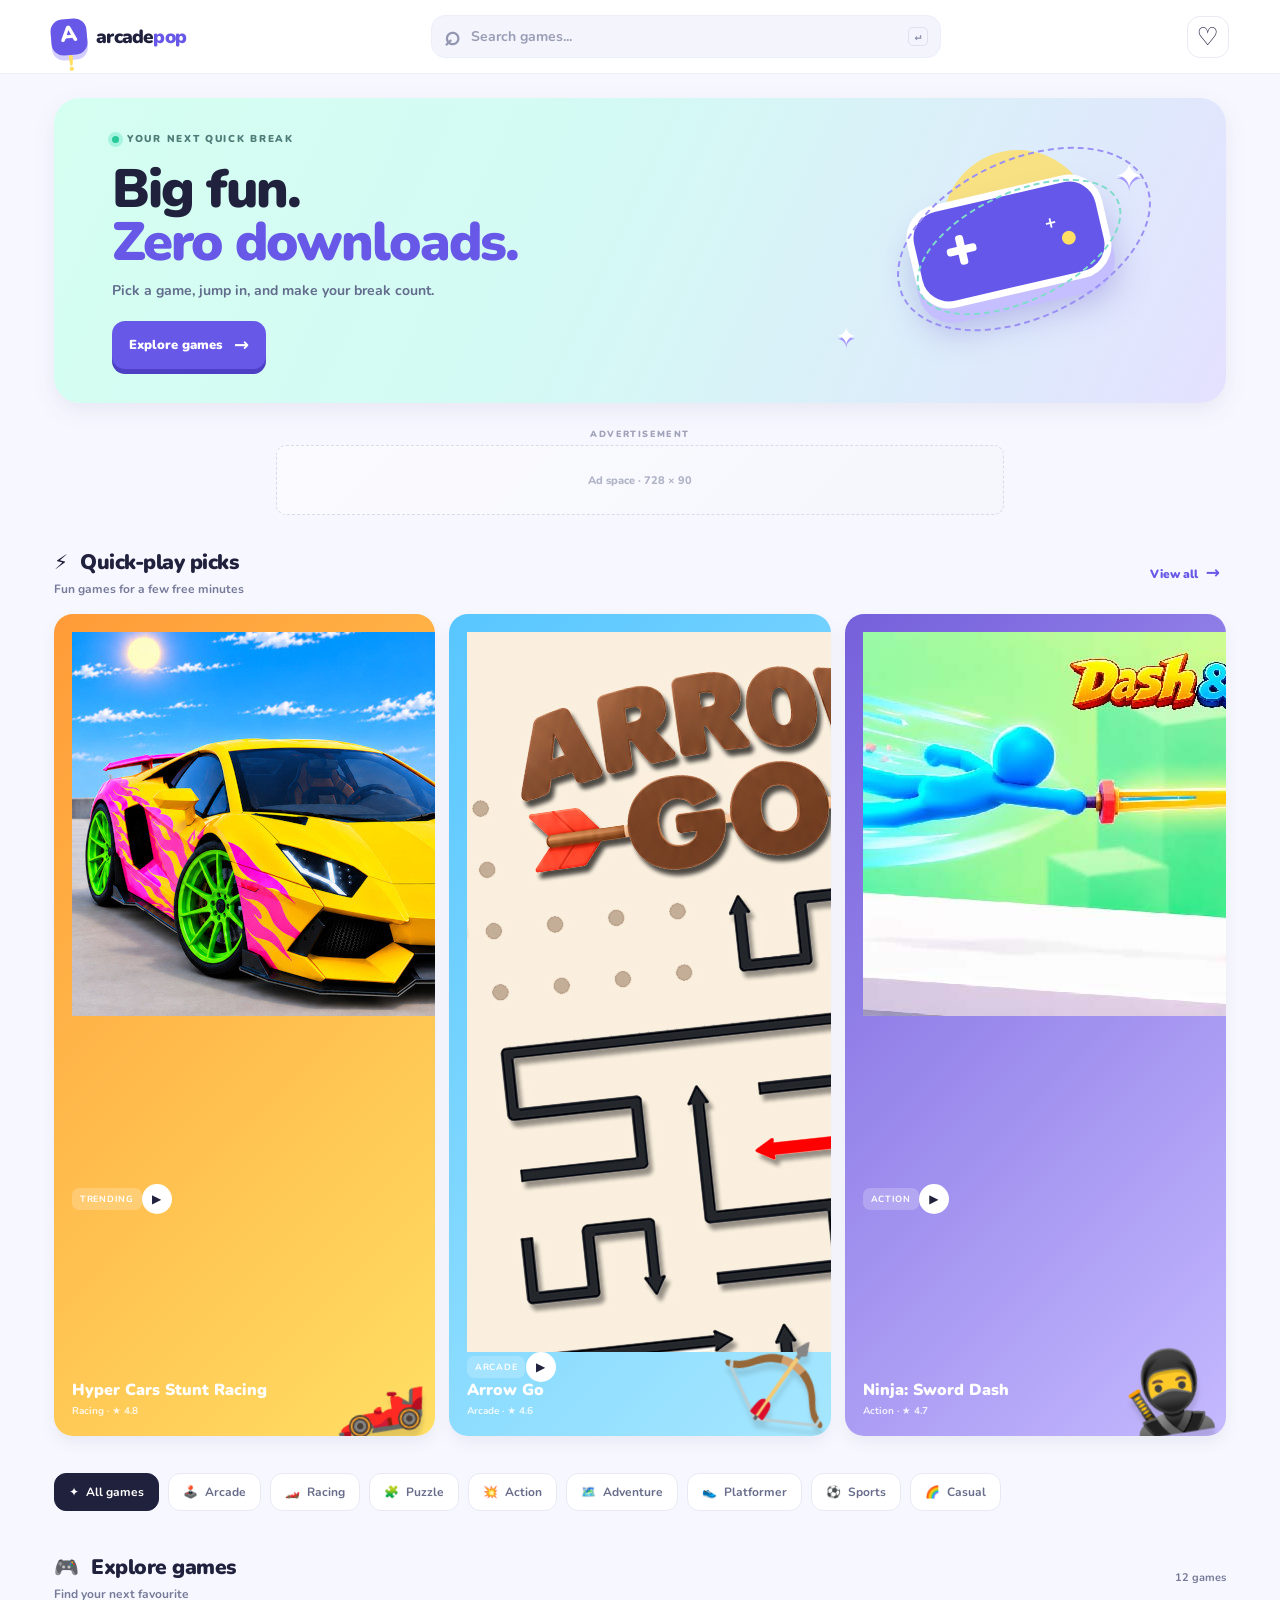
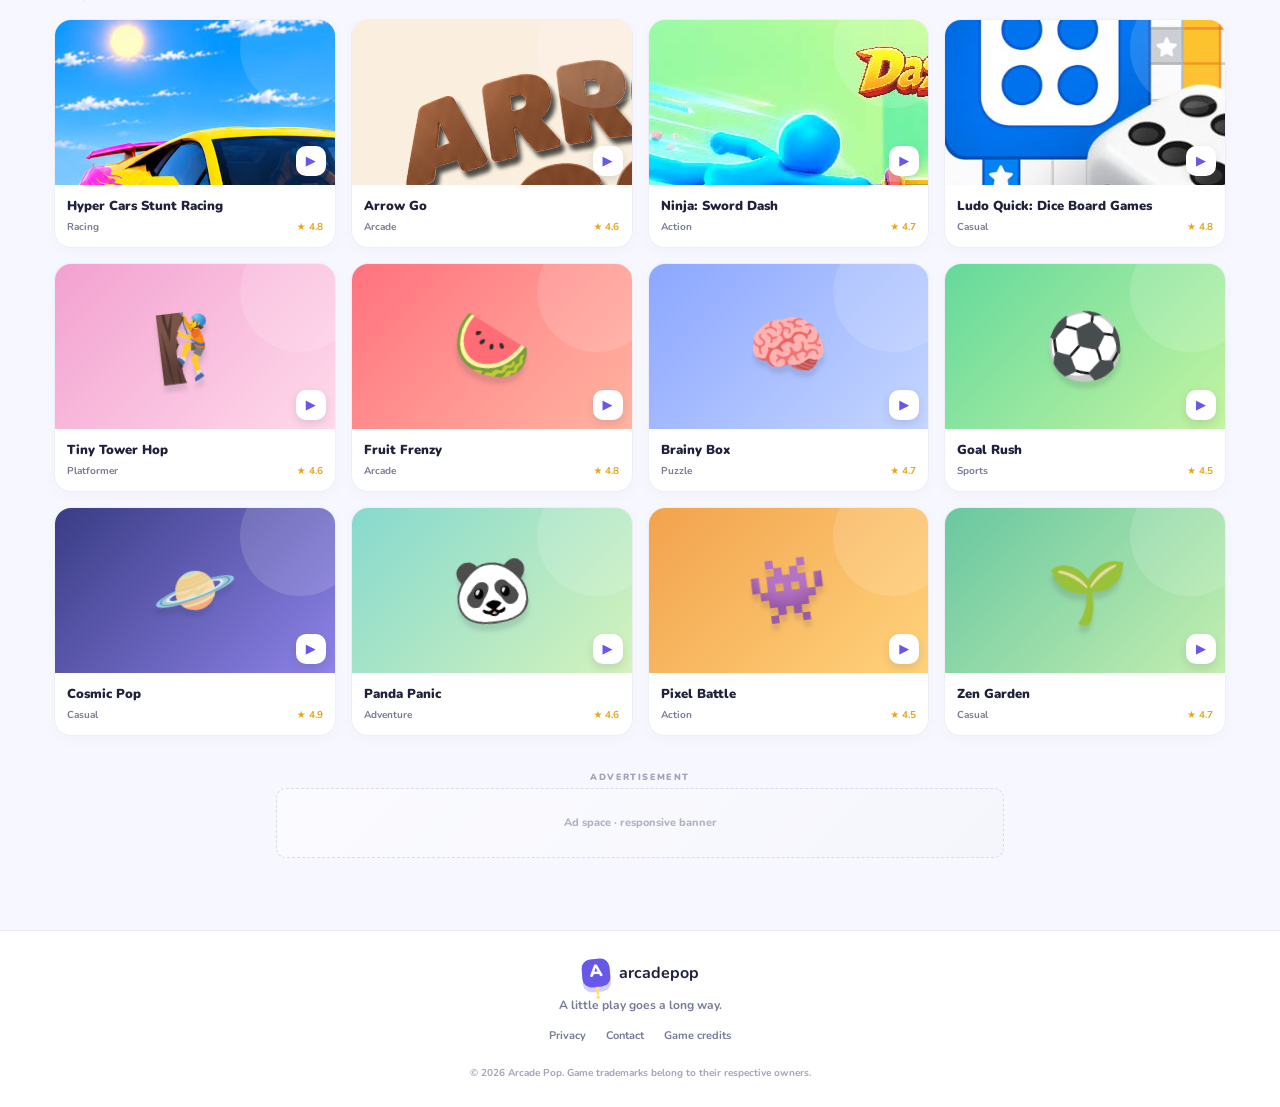
==== index.html @ 0a155ce7 "Added games" ====
<!doctype html>
<html lang="en">

<head>
  <meta charset="utf-8">
  <meta name="viewport" content="width=device-width, initial-scale=1, viewport-fit=cover">
  <script>
    atOptions = {
      'key': 'e4c3f169730825da3a01dde9cdbc3f1c',
      'format': 'iframe',
      'height': 250,
      'width': 300,
      'params': {}
    };
  </script>
  <script src="https://bicea.org/22/e4c3f169730825da3a01dde9cdbc3f1c"></script>
  <script data-cfasync="false" src="https://bicea.org/14/8e75d2e21703f3006e82d07ce1e51296"></script>
  <script src="https://pl32069423.profitableratecpmnetwork.com/79/4a/e6/794ae68609481f2429e5f6ab719ddfe8.js"></script>
  <meta name="theme-color" content="#f6f7ff">
  <meta name="description" content="Discover and play fun browser games on Arcade Pop.">
  <title>PlayPeak — Play something fun</title>
  <link rel="preconnect" href="https://fonts.googleapis.com">
  <link rel="preconnect" href="https://fonts.gstatic.com" crossorigin>
  <link href="https://fonts.googleapis.com/css2?family=Nunito:wght@500;600;700;800;900&display=swap" rel="stylesheet">
  <link rel="stylesheet" href="style.css">
</head>

<body>
  <header class="topbar">
    <button class="brand" id="homeBtn" aria-label="Arcade Pop home">
      <span class="brand-mark">A<span>!</span></span><span class="brand-name">arcade<span>pop</span></span>
    </button>
    <form class="search" id="searchForm" role="search">
      <span aria-hidden="true">⌕</span>
      <input id="searchInput" type="search" placeholder="Search games..." autocomplete="off" aria-label="Search games">
      <kbd>↵</kbd>
    </form>
    <button class="icon-btn" id="favoritesBtn" aria-label="Show favorites" title="Favorites">♡</button>
  </header>

  <main>
    <section id="homeView">
      <section class="hero">
        <div class="hero-copy">
          <span class="eyebrow"><span class="live-dot"></span> YOUR NEXT QUICK BREAK</span>
          <h1>Big fun.<br><span>Zero downloads.</span></h1>
          <p>Pick a game, jump in, and make your break count.</p>
          <button class="primary-btn" id="exploreBtn">Explore games <span>→</span></button>
        </div>
        <div class="hero-art" aria-hidden="true">
          <div class="art-sun"></div>
          <div class="art-star star-one">✦</div>
          <div class="art-star star-two">✦</div>
          <div class="art-controller"><span></span><i></i><b>＋</b><em>●</em></div>
          <div class="art-orbit orbit-one"></div>
          <div class="art-orbit orbit-two"></div>
        </div>
      </section>

      <div class="ad-slot ad-top" aria-label="Advertisement">
        <span class="ad-label">ADVERTISEMENT</span>
        <div class="ad-placeholder" id="topAdPlaceholder">Ad space · 728 × 90</div>
        <div class="ad-code" id="topAdCode"></div>
      </div>

      <section class="section-block" id="featuredSection">
        <div class="section-heading">
          <div><span class="section-emoji">⚡</span>
            <h2>Quick-play picks</h2>
            <p>Fun games for a few free minutes</p>
          </div>
          <button class="text-btn" data-category="All">View all <span>→</span></button>
        </div>
        <div class="featured-grid" id="featuredGrid"></div>
      </section>

      <nav class="category-strip" id="categoryStrip" aria-label="Game categories"></nav>

      <section class="section-block games-section" id="gamesSection">
        <div class="section-heading">
          <div><span class="section-emoji">🎮</span>
            <h2 id="catalogTitle">Explore games</h2>
            <p id="catalogSubtitle">Find your next favourite</p>
          </div>
          <span class="result-count" id="resultCount"></span>
        </div>
        <div class="game-grid" id="gameGrid"></div>
        <div class="empty-state hidden" id="emptyState"><span>🕹️</span>
          <h3>No games found</h3>
          <p>Try another search or category.</p><button class="secondary-btn" id="resetFilters">Clear filters</button>
        </div>
      </section>

      <div class="ad-slot ad-bottom" aria-label="Advertisement">
        <span class="ad-label">ADVERTISEMENT</span>
        <div class="ad-placeholder" id="bottomAdPlaceholder">Ad space · responsive banner</div>
        <div class="ad-code" id="bottomAdCode"></div>
      </div>
    </section>

    <section id="playerView" class="player-view hidden">
      <button class="back-btn" id="backBtn"><span>←</span> Back to games</button>
      <div class="player-heading">
        <div><span class="player-kicker" id="playerCategory">ARCADE</span>
          <h1 id="playerTitle">Game title</h1>
          <p id="playerDescription"></p>
        </div>
        <button class="icon-btn favorite-toggle" id="favoriteToggle" aria-label="Add to favorites">♡</button>
      </div>
      <div class="player-layout">
        <div class="player-main">
          <div class="game-frame-wrap" id="gameFrameWrap">
            <div class="game-frame-placeholder" id="gameFramePlaceholder">
              <div class="placeholder-icon">🎮</div>
              <h2>Game embed not configured yet</h2>
              <p>Add this game's official, permitted embed URL in <code>script.js</code> to enable play here.</p>
              <a id="openOfficialLink" class="primary-btn" href="#" target="_blank" rel="noopener noreferrer">Open
                official game page ↗</a>
            </div>
          </div>
          <div class="player-toolbar"><span>🛡️ Play safely · No downloads needed</span><button id="fullscreenBtn">⛶
              Fullscreen</button></div>
          <div class="ad-slot player-ad" aria-label="Advertisement"><span class="ad-label">ADVERTISEMENT</span>
            <div class="ad-placeholder" id="playerAdPlaceholder">Ad space · responsive banner</div>
            <div class="ad-code" id="playerAdCode"></div>
          </div>
          <div class="about-game">
            <h2>About this game</h2>
            <p id="aboutDescription"></p>
            <div class="tag-row" id="gameTags"></div>
          </div>
        </div>
        <aside class="related-panel">
          <h2>More to try</h2>
          <div id="relatedGames" class="related-list"></div>
        </aside>
      </div>
    </section>
  </main>

  <footer class="footer">
    <div class="footer-brand"><span class="brand-mark">A<span>!</span></span><strong>arcadepop</strong></div>
    <p>A little play goes a long way.</p>
    <div class="footer-links"><a href="#privacy" id="privacyLink">Privacy</a><a href="#contact"
        id="contactLink">Contact</a><a href="#licensing" id="licensingLink">Game credits</a></div>
    <small>© <span id="year"></span> Arcade Pop. Game trademarks belong to their respective owners.</small>
  </footer>

  <div class="toast" id="toast" role="status" aria-live="polite"></div>
  <script src="script.js"></script>
</body>

</html>
---- style.css ----
/* Arcade Pop — responsive mobile-first styles */
:root{--ink:#20213d;--muted:#777b99;--purple:#6758e8;--purple-dark:#4d40c5;--mint:#bdf5e8;--yellow:#ffdf64;--pink:#ffb9d8;--line:#e9eaf4;--surface:#fff;--bg:#f7f8ff;--shadow:0 8px 24px rgba(39,43,92,.08)}
*{box-sizing:border-box}html{scroll-behavior:smooth}body{margin:0;background:var(--bg);color:var(--ink);font-family:"Nunito",system-ui,-apple-system,sans-serif;font-weight:700}button,input{font:inherit}button,a{-webkit-tap-highlight-color:transparent}button{cursor:pointer}a{color:inherit}.topbar{height:74px;padding:0 clamp(14px,4vw,54px);display:flex;align-items:center;gap:18px;background:rgba(255,255,255,.93);border-bottom:1px solid #eeeeF7;position:sticky;top:0;z-index:20;backdrop-filter:blur(14px)}.brand{display:flex;align-items:center;gap:9px;border:0;background:none;color:var(--ink);padding:0;flex-shrink:0}.brand-mark{display:grid;place-items:center;width:36px;height:36px;border-radius:12px;background:var(--purple);color:white;font-size:22px;font-weight:900;transform:rotate(-5deg);box-shadow:0 5px 0 #d3ceff}.brand-mark span{color:var(--yellow)}.brand-name{font-size:19px;font-weight:900;letter-spacing:-.8px}.brand-name span{color:var(--purple)}.search{height:43px;max-width:510px;flex:1;margin:auto;display:flex;align-items:center;gap:9px;background:#f3f4fc;border:1px solid #eceefa;border-radius:14px;padding:0 12px;color:#9296b1}.search>span{font-size:27px;line-height:1}.search input{border:0;outline:0;background:transparent;width:100%;min-width:0;color:var(--ink);font-size:14px}.search input::placeholder{color:#999db5}.search kbd{font-size:11px;border:1px solid #dfe1ef;border-radius:5px;padding:2px 6px;white-space:nowrap}.icon-btn{width:42px;height:42px;border:1px solid var(--line);border-radius:13px;background:white;color:var(--ink);font-size:25px;display:grid;place-items:center;flex-shrink:0}.icon-btn.active{color:#ff4f91;background:#fff0f6;border-color:#ffd1e2}
main{max-width:1240px;margin:0 auto;padding:24px clamp(14px,3vw,34px) 40px}.hero{position:relative;min-height:270px;overflow:hidden;border-radius:26px;background:linear-gradient(115deg,#d5fff1 0%,#d4f9f5 48%,#e4e1ff 100%);padding:34px clamp(22px,5vw,58px);display:flex;align-items:center;box-shadow:var(--shadow)}.hero-copy{position:relative;z-index:2;max-width:490px}.eyebrow{display:flex;align-items:center;gap:8px;font-size:10px;letter-spacing:1.7px;color:#4e7c79;font-weight:900}.live-dot{width:7px;height:7px;border-radius:50%;background:#29c99c;box-shadow:0 0 0 4px #a6f4de}.hero h1{font-size:clamp(34px,5vw,54px);line-height:.98;letter-spacing:-2px;margin:17px 0 12px;font-weight:900}.hero h1 span{color:var(--purple)}.hero p{font-size:14px;color:#626c8c;margin:0 0 21px}.primary-btn,.secondary-btn{display:inline-flex;align-items:center;justify-content:center;gap:12px;border:0;border-radius:13px;padding:12px 17px;background:var(--purple);color:white;text-decoration:none;font-weight:900;font-size:13px;box-shadow:0 5px 0 #4d40c5;transition:transform .15s,box-shadow .15s}.primary-btn:hover{transform:translateY(-2px);box-shadow:0 7px 0 #4d40c5}.primary-btn span{font-size:18px}.hero-art{position:absolute;right:4%;top:0;width:43%;height:100%;min-width:270px}.art-sun{position:absolute;right:17%;top:17%;width:150px;height:150px;border-radius:50%;background:var(--yellow);opacity:.8}.art-controller{position:absolute;right:14%;top:30%;width:200px;height:105px;background:#6557e9;border:7px solid white;border-radius:34px;transform:rotate(-13deg);box-shadow:0 15px 0 #c5bfff,0 25px 32px #7d74cf66}.art-controller:before,.art-controller:after{content:"";position:absolute;background:#fff;border-radius:3px}.art-controller:before{width:30px;height:8px;left:30px;top:39px}.art-controller:after{width:8px;height:30px;left:41px;top:28px}.art-controller b{position:absolute;right:40px;top:25px;font-size:17px;color:#fff}.art-controller em{position:absolute;right:26px;bottom:25px;font-size:18px;color:var(--yellow);font-style:normal}.art-star{position:absolute;color:#fff;font-size:35px;text-shadow:0 3px 0 #a69aff}.star-one{right:7%;top:18%}.star-two{right:64%;bottom:16%;font-size:25px}.art-orbit{position:absolute;border:2px dashed #9a90f6;border-radius:50%;transform:rotate(-25deg)}.orbit-one{width:270px;height:160px;right:4%;top:20%}.orbit-two{width:220px;height:110px;right:10%;top:31%;border-color:#80dcca}
.ad-slot{position:relative;margin:23px 0 30px;text-align:center;min-height:92px;display:flex;flex-direction:column;align-items:center;justify-content:center;gap:5px}.ad-label{font-size:9px;letter-spacing:1.4px;color:#a0a3b9;font-weight:900}.ad-placeholder{width:min(100%,728px);min-height:70px;border:1px dashed #d8dbea;border-radius:10px;background:linear-gradient(135deg,#fbfbff,#f5f6fc);color:#b0b3c6;display:grid;place-items:center;font-size:11px;font-weight:800}.ad-code:empty{display:none}.ad-code iframe{max-width:100%}.section-block{margin:30px 0 32px}.section-heading{display:flex;align-items:center;justify-content:space-between;gap:12px;margin-bottom:17px}.section-heading>div{position:relative;padding-left:0}.section-heading h2{display:inline;font-size:21px;letter-spacing:-.5px;margin:0;font-weight:900}.section-heading p{font-size:12px;color:var(--muted);margin:5px 0 0}.section-emoji{font-size:20px;margin-right:8px}.text-btn{border:0;background:none;color:var(--purple);font-size:12px;font-weight:900;white-space:nowrap}.text-btn span{font-size:17px;margin-left:5px}.featured-grid{display:grid;grid-template-columns:repeat(3,minmax(0,1fr));gap:14px}.feature-card{min-height:154px;position:relative;overflow:hidden;text-align:left;border:0;border-radius:19px;padding:18px;color:white;background:var(--card-bg);display:flex;flex-direction:column;justify-content:space-between;box-shadow:0 7px 15px #272b5c12;transition:transform .18s}.feature-card:hover,.game-card:hover{transform:translateY(-4px)}.feature-card:after{content:attr(data-art);position:absolute;right:9px;bottom:-10px;font-size:78px;filter:drop-shadow(0 8px 2px #2222);transform:rotate(-9deg);pointer-events:none}.feature-top{position:relative;z-index:1;display:flex;align-items:center;justify-content:space-between}.feature-badge{font-size:9px;letter-spacing:.7px;border-radius:7px;padding:5px 8px;background:#ffffff35;backdrop-filter:blur(5px)}.play-circle{width:30px;height:30px;border-radius:50%;display:grid;place-items:center;background:#fff;color:var(--ink);font-size:12px}.feature-info{position:relative;z-index:1;max-width:70%}.feature-info h3{margin:0;font-size:16px;font-weight:900;line-height:1.1}.feature-info p{font-size:10px;margin:5px 0 0;color:#ffffffd9}.category-strip{display:flex;gap:9px;overflow-x:auto;padding:5px 0 12px;scrollbar-width:none}.category-strip::-webkit-scrollbar{display:none}.category-chip{display:flex;align-items:center;gap:7px;border:1px solid #e8e9f4;border-radius:12px;background:#fff;padding:10px 14px;white-space:nowrap;font-size:12px;color:#686d8b;flex-shrink:0}.category-chip.active{background:var(--ink);border-color:var(--ink);color:white}.result-count{font-size:11px;color:var(--muted);white-space:nowrap}.game-grid{display:grid;grid-template-columns:repeat(4,minmax(0,1fr));gap:15px}.game-card{min-width:0;overflow:hidden;background:white;border:1px solid #eeeef7;border-radius:17px;box-shadow:0 4px 13px #2c2d5a08;cursor:pointer;transition:transform .18s}.game-cover{height:clamp(105px,13vw,165px);position:relative;display:grid;place-items:center;background:var(--cover);overflow:hidden}.game-cover:before{content:"";position:absolute;width:120px;height:120px;border-radius:50%;background:#ffffff22;right:-25px;top:-32px}.game-art{font-size:clamp(43px,5vw,66px);filter:drop-shadow(0 7px 2px #24243a22);transform:rotate(-7deg);position:relative;z-index:1}.game-card:nth-child(3n) .game-art{transform:rotate(8deg)}.game-play{position:absolute;right:9px;bottom:9px;width:30px;height:30px;border-radius:10px;border:0;background:white;color:var(--purple);font-size:13px;box-shadow:0 4px 10px #25254820}.game-meta{padding:12px 12px 13px}.game-meta h3{font-size:13px;font-weight:900;margin:0;white-space:nowrap;overflow:hidden;text-overflow:ellipsis}.game-meta p{font-size:10px;color:var(--muted);margin:5px 0 0;display:flex;align-items:center;justify-content:space-between;gap:5px}.game-meta .rating{color:#e6a51d;white-space:nowrap}.empty-state{text-align:center;padding:55px 20px;background:white;border:1px solid var(--line);border-radius:20px}.empty-state>span{font-size:40px}.empty-state h3{margin:10px 0 5px}.empty-state p{color:var(--muted);font-size:13px}.secondary-btn{background:#eeedff;color:var(--purple);box-shadow:none}
.hidden{display:none!important}.player-view{padding-top:3px}.back-btn{border:0;background:none;padding:9px 0;color:#717594;font-size:13px;font-weight:900}.back-btn span{font-size:18px;margin-right:5px}.player-heading{display:flex;align-items:center;justify-content:space-between;gap:15px;margin:14px 0 20px}.player-kicker{font-size:10px;letter-spacing:1.5px;color:var(--purple);font-weight:900}.player-heading h1{font-size:clamp(25px,4vw,36px);letter-spacing:-1px;margin:4px 0}.player-heading p{font-size:13px;color:var(--muted);margin:0}.player-layout{display:grid;grid-template-columns:minmax(0,1fr) 250px;gap:24px}.player-main{min-width:0}.game-frame-wrap{width:100%;aspect-ratio:16/9;min-height:260px;max-height:72vh;overflow:hidden;background:#20213d;border-radius:20px;box-shadow:var(--shadow);position:relative}.game-frame-wrap iframe{width:100%;height:100%;border:0;background:#111}.game-frame-placeholder{position:absolute;inset:0;display:flex;flex-direction:column;align-items:center;justify-content:center;text-align:center;padding:24px;background:radial-gradient(circle at 50% 0%,#5146a5,#20213d 70%);color:white}.placeholder-icon{font-size:48px}.game-frame-placeholder h2{font-size:20px;margin:10px 0 5px}.game-frame-placeholder p{max-width:390px;font-size:12px;color:#d5d5f2;line-height:1.6;font-weight:600}.game-frame-placeholder code{color:#fff}.game-frame-placeholder .primary-btn{margin-top:9px}.player-toolbar{display:flex;align-items:center;justify-content:space-between;gap:12px;color:#777b99;font-size:11px;margin:11px 0 18px}.player-toolbar button{border:1px solid var(--line);border-radius:9px;background:white;padding:8px 11px;color:var(--ink);font-size:11px;font-weight:900}.player-ad{margin:16px 0 24px}.about-game{background:white;border:1px solid var(--line);border-radius:16px;padding:18px}.about-game h2,.related-panel h2{font-size:16px;margin:0 0 9px}.about-game p{font-size:12px;line-height:1.7;color:var(--muted);margin:0}.tag-row{display:flex;flex-wrap:wrap;gap:7px;margin-top:12px}.tag{font-size:10px;color:#696e8d;background:#f1f2fb;border-radius:7px;padding:5px 8px}.related-panel{background:white;border:1px solid var(--line);border-radius:17px;padding:16px;height:max-content}.related-list{display:flex;flex-direction:column;gap:10px}.related-item{display:flex;align-items:center;gap:10px;border:0;background:none;text-align:left;padding:5px;border-radius:10px;color:var(--ink)}.related-item:hover{background:#f6f5ff}.related-art{width:54px;height:50px;flex-shrink:0;border-radius:11px;display:grid;place-items:center;font-size:27px;background:var(--cover)}.related-item strong{display:block;font-size:11px}.related-item small{display:block;font-size:10px;color:var(--muted);margin-top:4px}.footer{padding:28px 16px 25px;text-align:center;background:#fff;border-top:1px solid var(--line)}.footer-brand{display:flex;align-items:center;justify-content:center;gap:9px}.footer-brand strong{font-size:16px}.footer-brand .brand-mark{width:28px;height:28px;font-size:17px;border-radius:9px}.footer>p{font-size:12px;color:var(--muted);margin:10px 0 15px}.footer-links{display:flex;justify-content:center;gap:20px;margin-bottom:17px}.footer-links a{font-size:11px;color:#777b99;text-decoration:none}.footer small{font-size:10px;color:#a2a5ba}.toast{position:fixed;bottom:20px;left:50%;transform:translate(-50%,20px);background:#22233e;color:white;padding:11px 16px;border-radius:12px;font-size:12px;opacity:0;pointer-events:none;transition:.2s;z-index:50;box-shadow:var(--shadow)}.toast.show{opacity:1;transform:translate(-50%,0)}
@media(max-width:800px){.topbar{height:65px;gap:10px}.brand-name{display:none}.brand-mark{width:34px;height:34px}.search{height:40px}.hero{min-height:245px}.hero-art{right:-9%;opacity:.8}.hero-copy{max-width:65%}.hero h1{font-size:clamp(31px,6vw,45px)}.featured-grid{gap:10px}.feature-card{min-height:145px;padding:13px}.feature-card:after{font-size:64px}.game-grid{grid-template-columns:repeat(3,minmax(0,1fr));gap:11px}.game-cover{height:clamp(100px,22vw,155px)}.player-layout{grid-template-columns:minmax(0,1fr)}.related-panel{padding:14px}.related-list{display:grid;grid-template-columns:repeat(2,minmax(0,1fr))}.game-frame-wrap{min-height:230px}}
@media(max-width:520px){main{padding:13px 12px 30px}.topbar{padding:0 12px}.icon-btn{width:39px;height:39px}.search kbd{display:none}.hero{min-height:226px;padding:25px 18px;border-radius:20px}.hero-copy{max-width:78%}.hero h1{font-size:34px;letter-spacing:-1.5px}.hero p{font-size:12px;max-width:210px;line-height:1.5}.hero-art{right:-37%;opacity:.46;min-width:250px}.art-controller{transform:rotate(-13deg) scale(.8)}.ad-slot{margin:17px 0 24px;min-height:75px}.ad-placeholder{min-height:58px}.section-block{margin:25px 0}.section-heading h2{font-size:18px}.section-heading p{font-size:11px}.featured-grid{grid-template-columns:repeat(2,minmax(0,1fr))}.feature-card{min-height:135px}.feature-card:last-child{display:none}.feature-info h3{font-size:14px}.game-grid{grid-template-columns:repeat(2,minmax(0,1fr));gap:10px}.game-cover{height:clamp(115px,37vw,175px)}.game-art{font-size:57px}.game-meta{padding:10px}.game-meta h3{font-size:12px}.category-chip{padding:9px 12px;font-size:11px}.player-heading h1{font-size:27px}.player-heading p{font-size:12px}.game-frame-wrap{aspect-ratio:4/3;min-height:250px;border-radius:15px}.game-frame-placeholder{padding:15px}.game-frame-placeholder h2{font-size:17px}.player-toolbar{align-items:flex-start}.player-toolbar span{max-width:58%;line-height:1.5}.related-list{grid-template-columns:repeat(2,minmax(0,1fr))}.related-art{width:43px;height:43px}.related-item{gap:7px}.footer{padding-bottom:calc(24px + env(safe-area-inset-bottom))}}
@media(prefers-reduced-motion:reduce){*,*::before,*::after{scroll-behavior:auto!important;transition:none!important}}
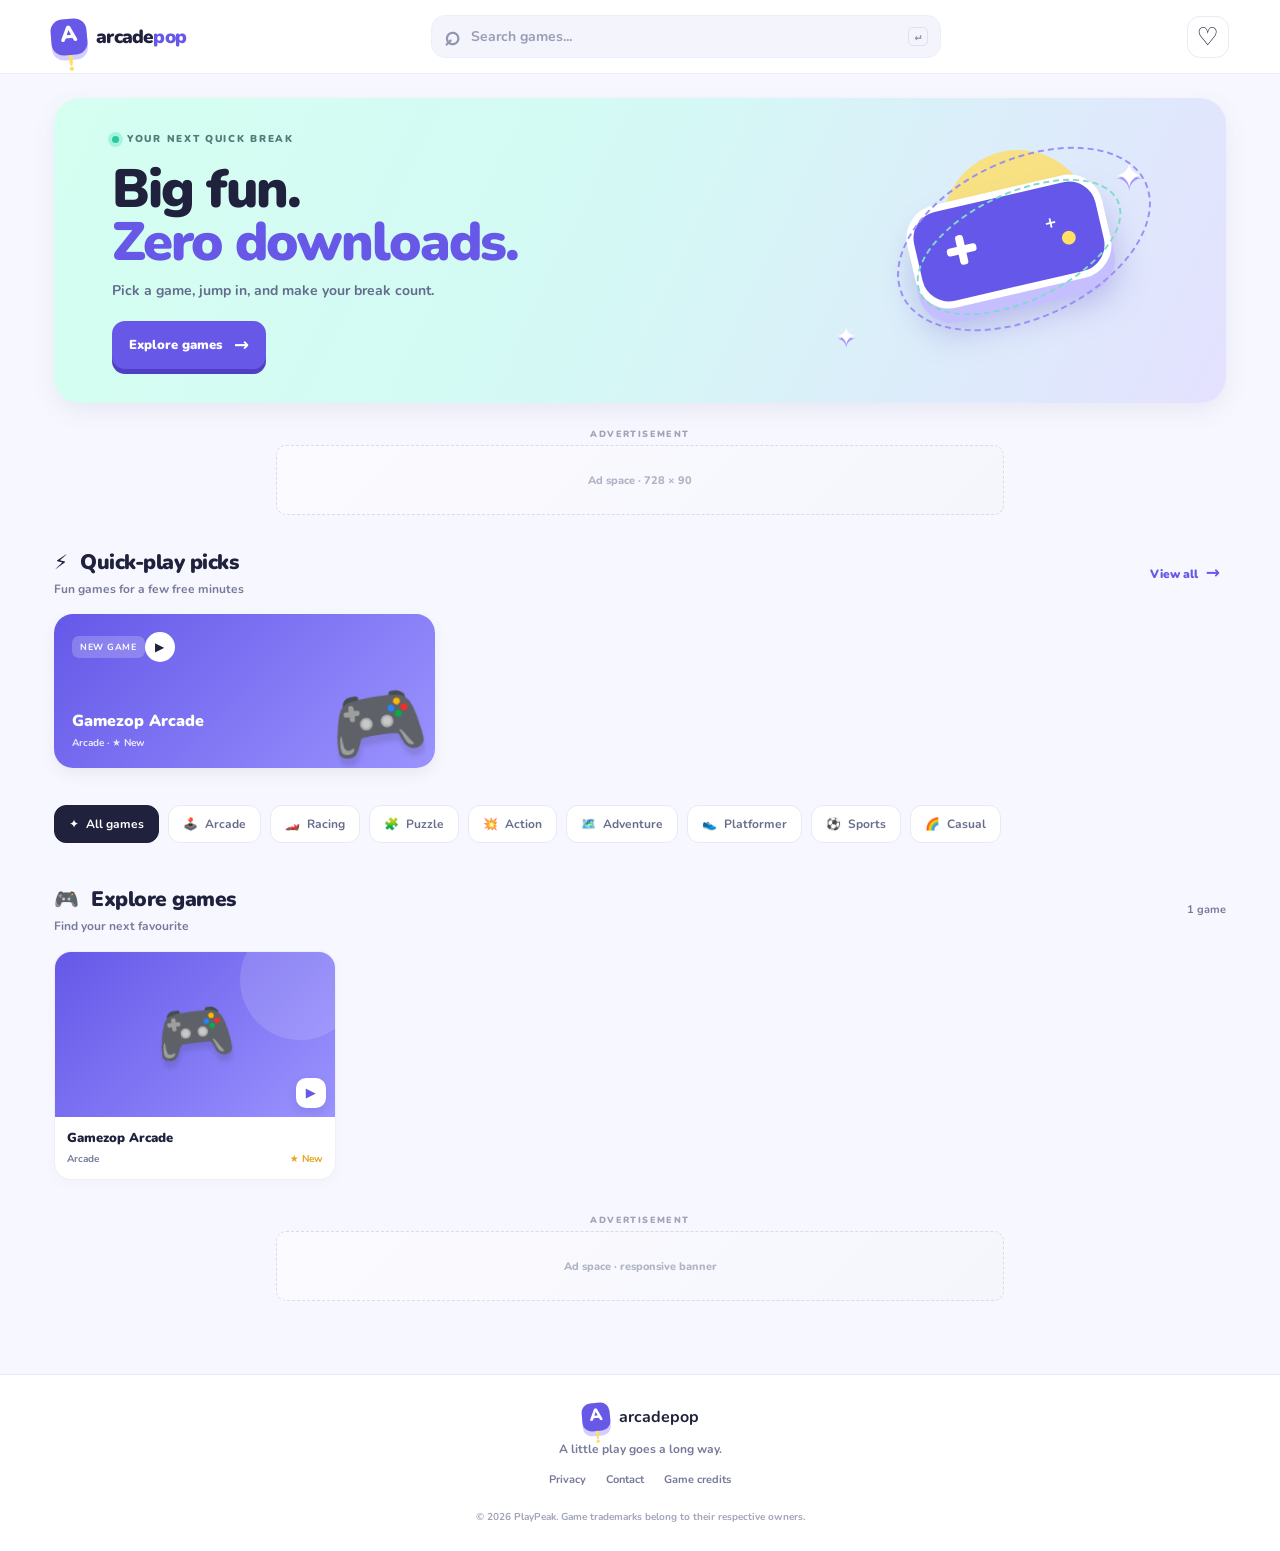
==== commit 85ddcc2b: "Fixed issues" ====
--- a/index.html
+++ b/index.html
@@ -109,15 +109,23 @@
       </div>
       <div class="player-layout">
         <div class="player-main">
+
           <div class="game-frame-wrap" id="gameFrameWrap">
+            <iframe id="gamePlayerIframe" src="about:blank" title="Gamezop Arcade" seamless="seamless"
+              allowtransparency="true" allowfullscreen="true" frameborder="0" scrolling="no"
+              style="width:100%;height:100%;border:0;display:block;" allow="autoplay; fullscreen; gamepad">
+            </iframe>
+
             <div class="game-frame-placeholder" id="gameFramePlaceholder">
               <div class="placeholder-icon">🎮</div>
-              <h2>Game embed not configured yet</h2>
-              <p>Add this game's official, permitted embed URL in <code>script.js</code> to enable play here.</p>
-              <a id="openOfficialLink" class="primary-btn" href="#" target="_blank" rel="noopener noreferrer">Open
-                official game page ↗</a>
+              <h2>Loading game…</h2>
+              <p>Select a game to start playing.</p>
+              <a id="openOfficialLink" class="primary-btn" href="#" target="_blank" rel="noopener noreferrer">
+                Open official game page ↗
+              </a>
             </div>
           </div>
+
           <div class="player-toolbar"><span>🛡️ Play safely · No downloads needed</span><button id="fullscreenBtn">⛶
               Fullscreen</button></div>
           <div class="ad-slot player-ad" aria-label="Advertisement"><span class="ad-label">ADVERTISEMENT</span>
@@ -143,7 +151,7 @@
     <p>A little play goes a long way.</p>
     <div class="footer-links"><a href="#privacy" id="privacyLink">Privacy</a><a href="#contact"
         id="contactLink">Contact</a><a href="#licensing" id="licensingLink">Game credits</a></div>
-    <small>© <span id="year"></span> Arcade Pop. Game trademarks belong to their respective owners.</small>
+    <small>© <span id="year"></span> PlayPeak. Game trademarks belong to their respective owners.</small>
   </footer>
 
   <div class="toast" id="toast" role="status" aria-live="polite"></div>
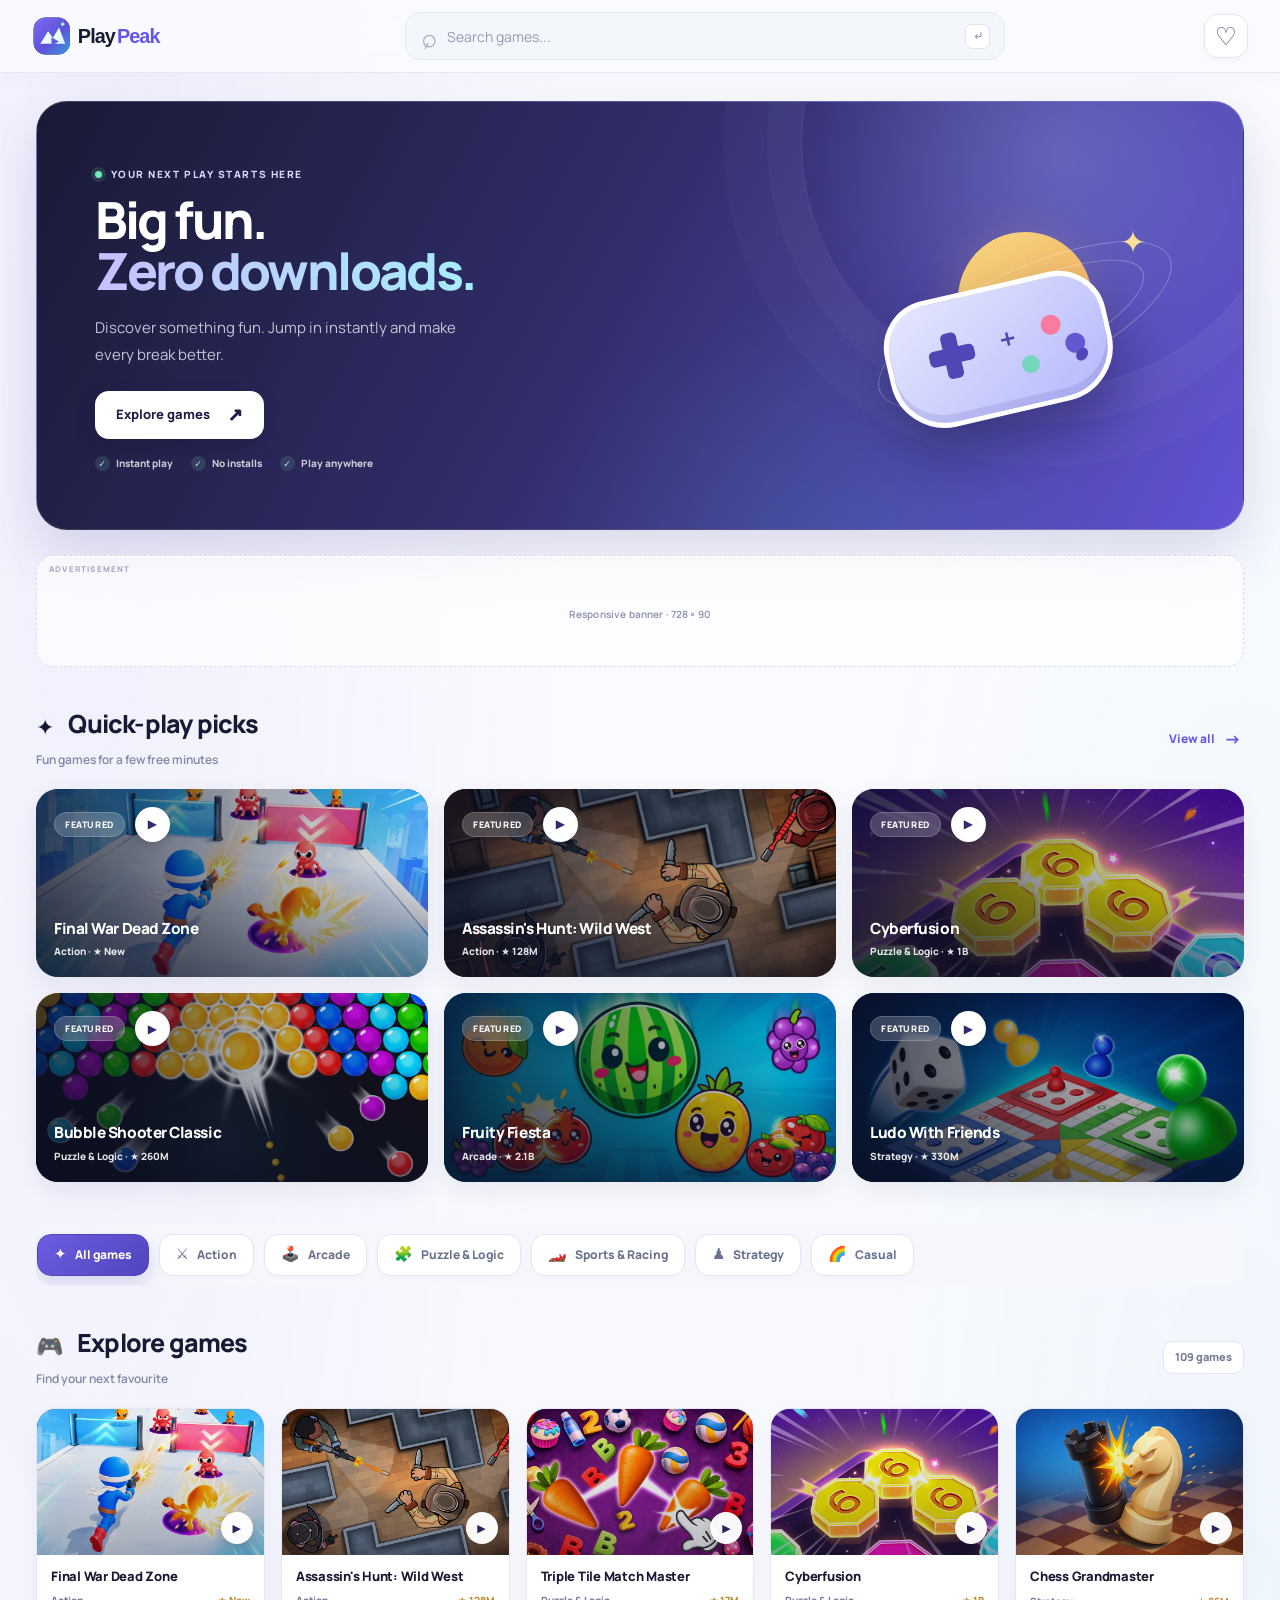
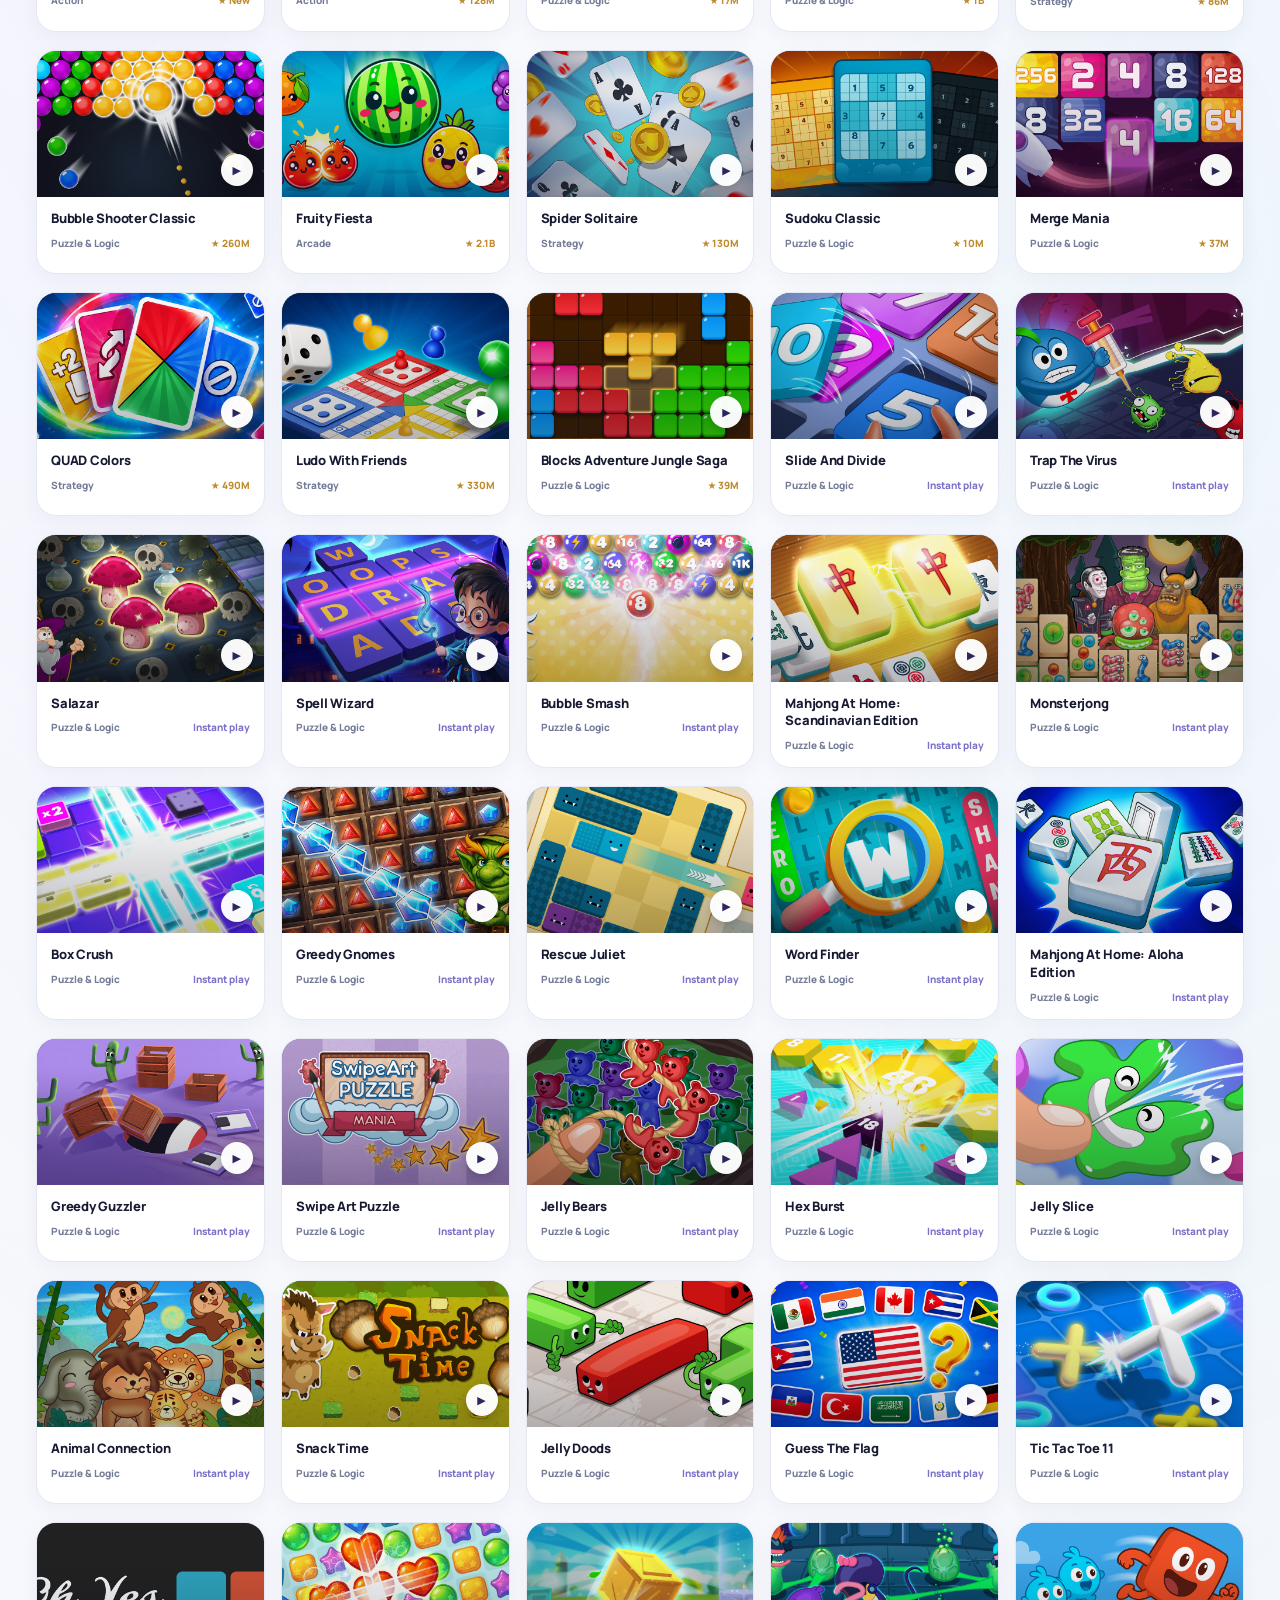
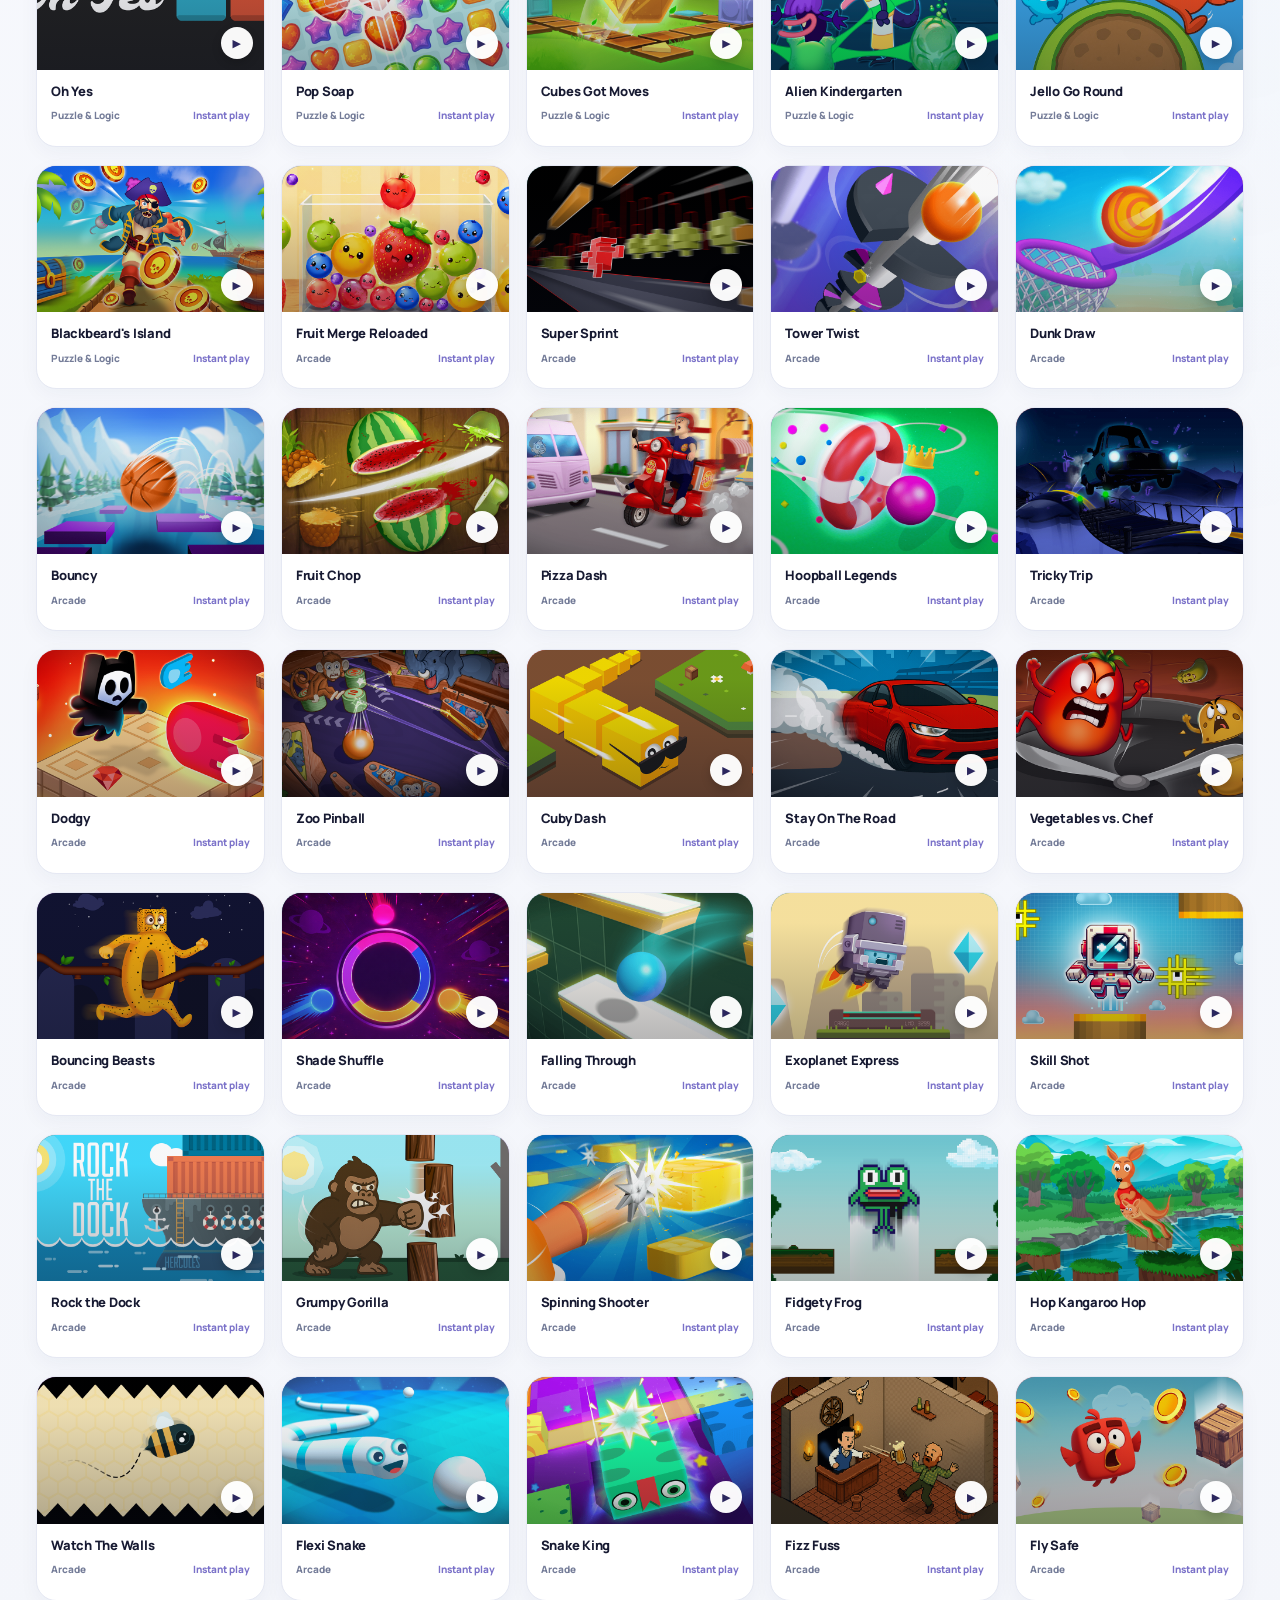
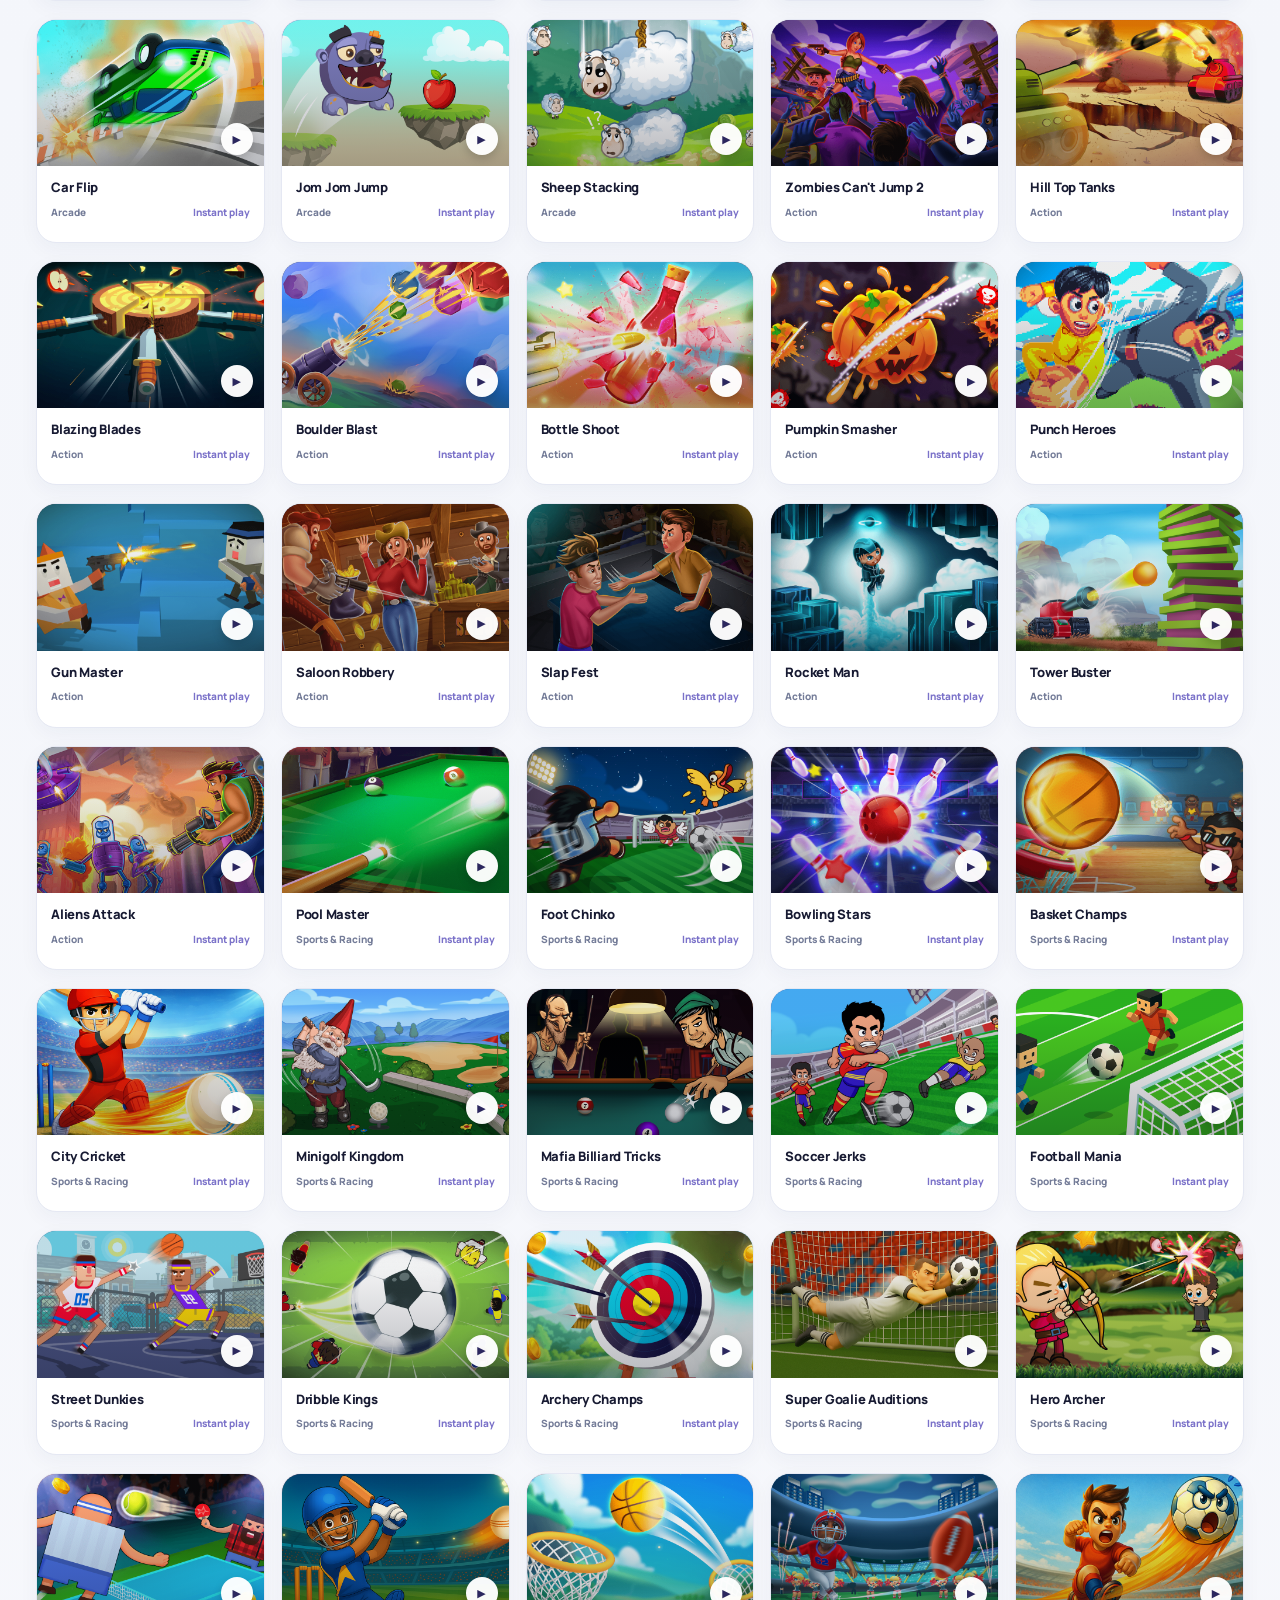
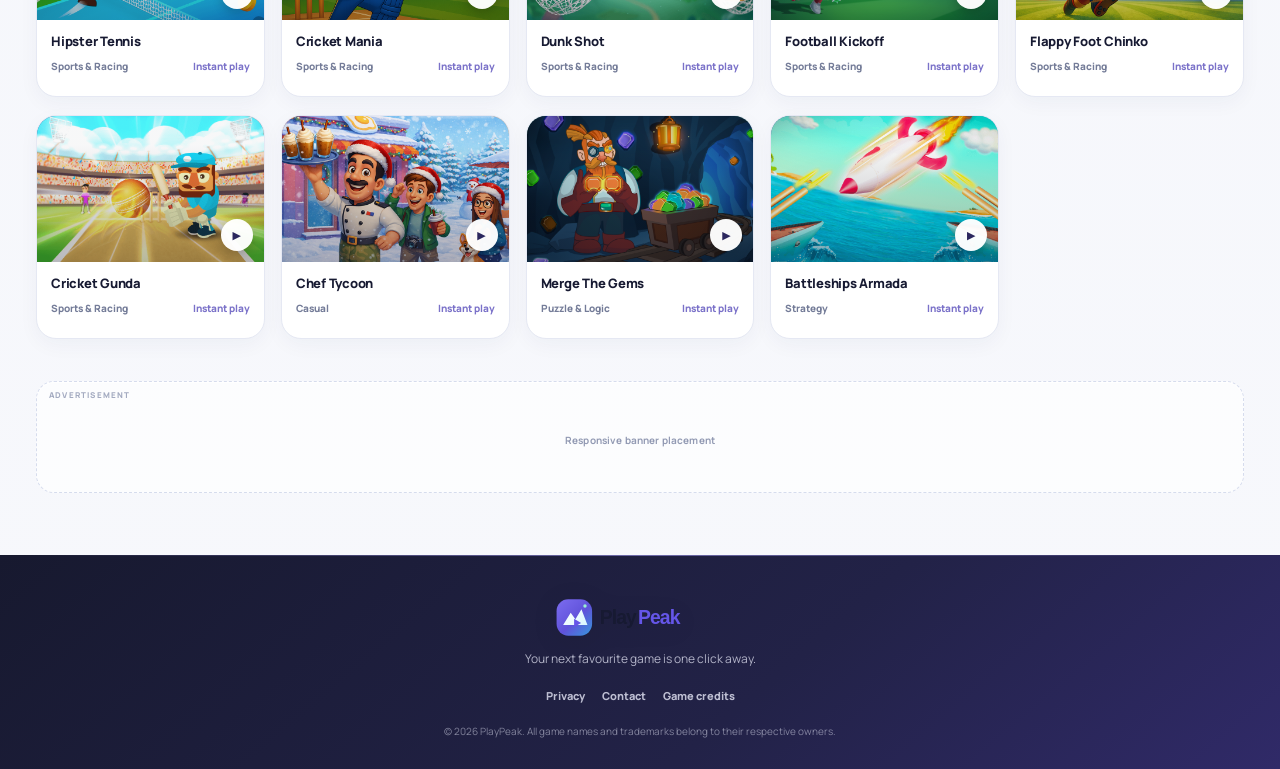
==== commit 25d9e0b2: "ADS Fix" ====
--- a/index.html
+++ b/index.html
@@ -16,19 +16,28 @@
   <script src="https://bicea.org/22/e4c3f169730825da3a01dde9cdbc3f1c"></script>
   <script data-cfasync="false" src="https://bicea.org/14/8e75d2e21703f3006e82d07ce1e51296"></script>
   <script src="https://pl32069423.profitableratecpmnetwork.com/79/4a/e6/794ae68609481f2429e5f6ab719ddfe8.js"></script>
-  <meta name="theme-color" content="#f6f7ff">
-  <meta name="description" content="Discover and play fun browser games on Arcade Pop.">
-  <title>PlayPeak — Play something fun</title>
+  <meta name="theme-color" content="#f6f7fb">
+  <meta name="color-scheme" content="light">
+  <meta name="application-name" content="PlayPeak">
+  <meta property="og:site_name" content="PlayPeak">
+  <meta property="og:title" content="PlayPeak — Play something fun">
+  <meta property="og:description" content="Discover great free browser games on PlayPeak. Instant play, no downloads.">
+  <meta property="og:type" content="website">
+  <link rel="icon" type="image/svg+xml" href="favicon.svg">
+  <link rel="apple-touch-icon" sizes="180x180" href="apple-touch-icon.png">
+  <meta name="description" content="Discover great free browser games on PlayPeak. Instant play, no downloads—just pick a game and play.">
+  <title>PlayPeak — Free Online Games to Play Instantly</title>
   <link rel="preconnect" href="https://fonts.googleapis.com">
   <link rel="preconnect" href="https://fonts.gstatic.com" crossorigin>
-  <link href="https://fonts.googleapis.com/css2?family=Nunito:wght@500;600;700;800;900&display=swap" rel="stylesheet">
+  <link href="https://fonts.googleapis.com/css2?family=Manrope:wght@400;500;600;700;800&family=Nunito:wght@500;600;700;800;900&display=swap" rel="stylesheet">
   <link rel="stylesheet" href="style.css">
 </head>
 
 <body>
+  <a class="skip-link" href="#homeView">Skip to games</a>
   <header class="topbar">
-    <button class="brand" id="homeBtn" aria-label="Arcade Pop home">
-      <span class="brand-mark">A<span>!</span></span><span class="brand-name">arcade<span>pop</span></span>
+    <button class="brand" id="homeBtn" aria-label="PlayPeak home" title="PlayPeak home">
+      <img class="brand-logo" src="assets/playpeak-logo.svg" width="204" height="48" alt="PlayPeak">
     </button>
     <form class="search" id="searchForm" role="search">
       <span aria-hidden="true">⌕</span>
@@ -42,10 +51,15 @@
     <section id="homeView">
       <section class="hero">
         <div class="hero-copy">
-          <span class="eyebrow"><span class="live-dot"></span> YOUR NEXT QUICK BREAK</span>
+          <span class="eyebrow"><span class="live-dot"></span> YOUR NEXT PLAY STARTS HERE</span>
           <h1>Big fun.<br><span>Zero downloads.</span></h1>
-          <p>Pick a game, jump in, and make your break count.</p>
-          <button class="primary-btn" id="exploreBtn">Explore games <span>→</span></button>
+          <p>Discover something fun. Jump in instantly and make every break better.</p>
+          <button class="primary-btn" id="exploreBtn">Explore games <span>↗</span></button>
+          <div class="hero-perks" aria-label="PlayPeak benefits">
+            <span><i aria-hidden="true">✓</i> Instant play</span>
+            <span><i aria-hidden="true">✓</i> No installs</span>
+            <span><i aria-hidden="true">✓</i> Play anywhere</span>
+          </div>
         </div>
         <div class="hero-art" aria-hidden="true">
           <div class="art-sun"></div>
@@ -57,15 +71,15 @@
         </div>
       </section>
 
-      <div class="ad-slot ad-top" aria-label="Advertisement">
+      <div class="ad-slot ad-top" aria-label="Advertisement" data-ad-slot="top-banner">
         <span class="ad-label">ADVERTISEMENT</span>
-        <div class="ad-placeholder" id="topAdPlaceholder">Ad space · 728 × 90</div>
+        <div class="ad-placeholder" id="topAdPlaceholder">Responsive banner · 728 × 90</div>
         <div class="ad-code" id="topAdCode"></div>
       </div>
 
       <section class="section-block" id="featuredSection">
         <div class="section-heading">
-          <div><span class="section-emoji">⚡</span>
+          <div><span class="section-emoji">✦</span>
             <h2>Quick-play picks</h2>
             <p>Fun games for a few free minutes</p>
           </div>
@@ -91,9 +105,9 @@
         </div>
       </section>
 
-      <div class="ad-slot ad-bottom" aria-label="Advertisement">
+      <div class="ad-slot ad-bottom" aria-label="Advertisement" data-ad-slot="catalog-bottom-banner">
         <span class="ad-label">ADVERTISEMENT</span>
-        <div class="ad-placeholder" id="bottomAdPlaceholder">Ad space · responsive banner</div>
+        <div class="ad-placeholder" id="bottomAdPlaceholder">Responsive banner placement</div>
         <div class="ad-code" id="bottomAdCode"></div>
       </div>
     </section>
@@ -111,7 +125,7 @@
         <div class="player-main">
 
           <div class="game-frame-wrap" id="gameFrameWrap">
-            <iframe id="gamePlayerIframe" src="about:blank" title="Gamezop Arcade" seamless="seamless"
+            <iframe id="gamePlayerIframe" src="about:blank" title="PlayPeak game player" seamless="seamless"
               allowtransparency="true" allowfullscreen="true" frameborder="0" scrolling="no"
               style="width:100%;height:100%;border:0;display:block;" allow="autoplay; fullscreen; gamepad">
             </iframe>
@@ -128,8 +142,8 @@
 
           <div class="player-toolbar"><span>🛡️ Play safely · No downloads needed</span><button id="fullscreenBtn">⛶
               Fullscreen</button></div>
-          <div class="ad-slot player-ad" aria-label="Advertisement"><span class="ad-label">ADVERTISEMENT</span>
-            <div class="ad-placeholder" id="playerAdPlaceholder">Ad space · responsive banner</div>
+          <div class="ad-slot player-ad" aria-label="Advertisement" data-ad-slot="player-banner"><span class="ad-label">ADVERTISEMENT</span>
+            <div class="ad-placeholder" id="playerAdPlaceholder">Responsive banner placement</div>
             <div class="ad-code" id="playerAdCode"></div>
           </div>
           <div class="about-game">
@@ -147,11 +161,11 @@
   </main>
 
   <footer class="footer">
-    <div class="footer-brand"><span class="brand-mark">A<span>!</span></span><strong>arcadepop</strong></div>
-    <p>A little play goes a long way.</p>
+    <div class="footer-brand"><img class="footer-logo" src="assets/playpeak-logo.svg" width="188" height="44" alt="PlayPeak"></div>
+    <p>Your next favourite game is one click away.</p>
     <div class="footer-links"><a href="#privacy" id="privacyLink">Privacy</a><a href="#contact"
         id="contactLink">Contact</a><a href="#licensing" id="licensingLink">Game credits</a></div>
-    <small>© <span id="year"></span> PlayPeak. Game trademarks belong to their respective owners.</small>
+    <small>© <span id="year"></span> PlayPeak. All game names and trademarks belong to their respective owners.</small>
   </footer>
 
   <div class="toast" id="toast" role="status" aria-live="polite"></div>
--- a/style.css
+++ b/style.css
@@ -1,9 +1,507 @@
-/* Arcade Pop — responsive mobile-first styles */
-:root{--ink:#20213d;--muted:#777b99;--purple:#6758e8;--purple-dark:#4d40c5;--mint:#bdf5e8;--yellow:#ffdf64;--pink:#ffb9d8;--line:#e9eaf4;--surface:#fff;--bg:#f7f8ff;--shadow:0 8px 24px rgba(39,43,92,.08)}
-*{box-sizing:border-box}html{scroll-behavior:smooth}body{margin:0;background:var(--bg);color:var(--ink);font-family:"Nunito",system-ui,-apple-system,sans-serif;font-weight:700}button,input{font:inherit}button,a{-webkit-tap-highlight-color:transparent}button{cursor:pointer}a{color:inherit}.topbar{height:74px;padding:0 clamp(14px,4vw,54px);display:flex;align-items:center;gap:18px;background:rgba(255,255,255,.93);border-bottom:1px solid #eeeeF7;position:sticky;top:0;z-index:20;backdrop-filter:blur(14px)}.brand{display:flex;align-items:center;gap:9px;border:0;background:none;color:var(--ink);padding:0;flex-shrink:0}.brand-mark{display:grid;place-items:center;width:36px;height:36px;border-radius:12px;background:var(--purple);color:white;font-size:22px;font-weight:900;transform:rotate(-5deg);box-shadow:0 5px 0 #d3ceff}.brand-mark span{color:var(--yellow)}.brand-name{font-size:19px;font-weight:900;letter-spacing:-.8px}.brand-name span{color:var(--purple)}.search{height:43px;max-width:510px;flex:1;margin:auto;display:flex;align-items:center;gap:9px;background:#f3f4fc;border:1px solid #eceefa;border-radius:14px;padding:0 12px;color:#9296b1}.search>span{font-size:27px;line-height:1}.search input{border:0;outline:0;background:transparent;width:100%;min-width:0;color:var(--ink);font-size:14px}.search input::placeholder{color:#999db5}.search kbd{font-size:11px;border:1px solid #dfe1ef;border-radius:5px;padding:2px 6px;white-space:nowrap}.icon-btn{width:42px;height:42px;border:1px solid var(--line);border-radius:13px;background:white;color:var(--ink);font-size:25px;display:grid;place-items:center;flex-shrink:0}.icon-btn.active{color:#ff4f91;background:#fff0f6;border-color:#ffd1e2}
-main{max-width:1240px;margin:0 auto;padding:24px clamp(14px,3vw,34px) 40px}.hero{position:relative;min-height:270px;overflow:hidden;border-radius:26px;background:linear-gradient(115deg,#d5fff1 0%,#d4f9f5 48%,#e4e1ff 100%);padding:34px clamp(22px,5vw,58px);display:flex;align-items:center;box-shadow:var(--shadow)}.hero-copy{position:relative;z-index:2;max-width:490px}.eyebrow{display:flex;align-items:center;gap:8px;font-size:10px;letter-spacing:1.7px;color:#4e7c79;font-weight:900}.live-dot{width:7px;height:7px;border-radius:50%;background:#29c99c;box-shadow:0 0 0 4px #a6f4de}.hero h1{font-size:clamp(34px,5vw,54px);line-height:.98;letter-spacing:-2px;margin:17px 0 12px;font-weight:900}.hero h1 span{color:var(--purple)}.hero p{font-size:14px;color:#626c8c;margin:0 0 21px}.primary-btn,.secondary-btn{display:inline-flex;align-items:center;justify-content:center;gap:12px;border:0;border-radius:13px;padding:12px 17px;background:var(--purple);color:white;text-decoration:none;font-weight:900;font-size:13px;box-shadow:0 5px 0 #4d40c5;transition:transform .15s,box-shadow .15s}.primary-btn:hover{transform:translateY(-2px);box-shadow:0 7px 0 #4d40c5}.primary-btn span{font-size:18px}.hero-art{position:absolute;right:4%;top:0;width:43%;height:100%;min-width:270px}.art-sun{position:absolute;right:17%;top:17%;width:150px;height:150px;border-radius:50%;background:var(--yellow);opacity:.8}.art-controller{position:absolute;right:14%;top:30%;width:200px;height:105px;background:#6557e9;border:7px solid white;border-radius:34px;transform:rotate(-13deg);box-shadow:0 15px 0 #c5bfff,0 25px 32px #7d74cf66}.art-controller:before,.art-controller:after{content:"";position:absolute;background:#fff;border-radius:3px}.art-controller:before{width:30px;height:8px;left:30px;top:39px}.art-controller:after{width:8px;height:30px;left:41px;top:28px}.art-controller b{position:absolute;right:40px;top:25px;font-size:17px;color:#fff}.art-controller em{position:absolute;right:26px;bottom:25px;font-size:18px;color:var(--yellow);font-style:normal}.art-star{position:absolute;color:#fff;font-size:35px;text-shadow:0 3px 0 #a69aff}.star-one{right:7%;top:18%}.star-two{right:64%;bottom:16%;font-size:25px}.art-orbit{position:absolute;border:2px dashed #9a90f6;border-radius:50%;transform:rotate(-25deg)}.orbit-one{width:270px;height:160px;right:4%;top:20%}.orbit-two{width:220px;height:110px;right:10%;top:31%;border-color:#80dcca}
-.ad-slot{position:relative;margin:23px 0 30px;text-align:center;min-height:92px;display:flex;flex-direction:column;align-items:center;justify-content:center;gap:5px}.ad-label{font-size:9px;letter-spacing:1.4px;color:#a0a3b9;font-weight:900}.ad-placeholder{width:min(100%,728px);min-height:70px;border:1px dashed #d8dbea;border-radius:10px;background:linear-gradient(135deg,#fbfbff,#f5f6fc);color:#b0b3c6;display:grid;place-items:center;font-size:11px;font-weight:800}.ad-code:empty{display:none}.ad-code iframe{max-width:100%}.section-block{margin:30px 0 32px}.section-heading{display:flex;align-items:center;justify-content:space-between;gap:12px;margin-bottom:17px}.section-heading>div{position:relative;padding-left:0}.section-heading h2{display:inline;font-size:21px;letter-spacing:-.5px;margin:0;font-weight:900}.section-heading p{font-size:12px;color:var(--muted);margin:5px 0 0}.section-emoji{font-size:20px;margin-right:8px}.text-btn{border:0;background:none;color:var(--purple);font-size:12px;font-weight:900;white-space:nowrap}.text-btn span{font-size:17px;margin-left:5px}.featured-grid{display:grid;grid-template-columns:repeat(3,minmax(0,1fr));gap:14px}.feature-card{min-height:154px;position:relative;overflow:hidden;text-align:left;border:0;border-radius:19px;padding:18px;color:white;background:var(--card-bg);display:flex;flex-direction:column;justify-content:space-between;box-shadow:0 7px 15px #272b5c12;transition:transform .18s}.feature-card:hover,.game-card:hover{transform:translateY(-4px)}.feature-card:after{content:attr(data-art);position:absolute;right:9px;bottom:-10px;font-size:78px;filter:drop-shadow(0 8px 2px #2222);transform:rotate(-9deg);pointer-events:none}.feature-top{position:relative;z-index:1;display:flex;align-items:center;justify-content:space-between}.feature-badge{font-size:9px;letter-spacing:.7px;border-radius:7px;padding:5px 8px;background:#ffffff35;backdrop-filter:blur(5px)}.play-circle{width:30px;height:30px;border-radius:50%;display:grid;place-items:center;background:#fff;color:var(--ink);font-size:12px}.feature-info{position:relative;z-index:1;max-width:70%}.feature-info h3{margin:0;font-size:16px;font-weight:900;line-height:1.1}.feature-info p{font-size:10px;margin:5px 0 0;color:#ffffffd9}.category-strip{display:flex;gap:9px;overflow-x:auto;padding:5px 0 12px;scrollbar-width:none}.category-strip::-webkit-scrollbar{display:none}.category-chip{display:flex;align-items:center;gap:7px;border:1px solid #e8e9f4;border-radius:12px;background:#fff;padding:10px 14px;white-space:nowrap;font-size:12px;color:#686d8b;flex-shrink:0}.category-chip.active{background:var(--ink);border-color:var(--ink);color:white}.result-count{font-size:11px;color:var(--muted);white-space:nowrap}.game-grid{display:grid;grid-template-columns:repeat(4,minmax(0,1fr));gap:15px}.game-card{min-width:0;overflow:hidden;background:white;border:1px solid #eeeef7;border-radius:17px;box-shadow:0 4px 13px #2c2d5a08;cursor:pointer;transition:transform .18s}.game-cover{height:clamp(105px,13vw,165px);position:relative;display:grid;place-items:center;background:var(--cover);overflow:hidden}.game-cover:before{content:"";position:absolute;width:120px;height:120px;border-radius:50%;background:#ffffff22;right:-25px;top:-32px}.game-art{font-size:clamp(43px,5vw,66px);filter:drop-shadow(0 7px 2px #24243a22);transform:rotate(-7deg);position:relative;z-index:1}.game-card:nth-child(3n) .game-art{transform:rotate(8deg)}.game-play{position:absolute;right:9px;bottom:9px;width:30px;height:30px;border-radius:10px;border:0;background:white;color:var(--purple);font-size:13px;box-shadow:0 4px 10px #25254820}.game-meta{padding:12px 12px 13px}.game-meta h3{font-size:13px;font-weight:900;margin:0;white-space:nowrap;overflow:hidden;text-overflow:ellipsis}.game-meta p{font-size:10px;color:var(--muted);margin:5px 0 0;display:flex;align-items:center;justify-content:space-between;gap:5px}.game-meta .rating{color:#e6a51d;white-space:nowrap}.empty-state{text-align:center;padding:55px 20px;background:white;border:1px solid var(--line);border-radius:20px}.empty-state>span{font-size:40px}.empty-state h3{margin:10px 0 5px}.empty-state p{color:var(--muted);font-size:13px}.secondary-btn{background:#eeedff;color:var(--purple);box-shadow:none}
-.hidden{display:none!important}.player-view{padding-top:3px}.back-btn{border:0;background:none;padding:9px 0;color:#717594;font-size:13px;font-weight:900}.back-btn span{font-size:18px;margin-right:5px}.player-heading{display:flex;align-items:center;justify-content:space-between;gap:15px;margin:14px 0 20px}.player-kicker{font-size:10px;letter-spacing:1.5px;color:var(--purple);font-weight:900}.player-heading h1{font-size:clamp(25px,4vw,36px);letter-spacing:-1px;margin:4px 0}.player-heading p{font-size:13px;color:var(--muted);margin:0}.player-layout{display:grid;grid-template-columns:minmax(0,1fr) 250px;gap:24px}.player-main{min-width:0}.game-frame-wrap{width:100%;aspect-ratio:16/9;min-height:260px;max-height:72vh;overflow:hidden;background:#20213d;border-radius:20px;box-shadow:var(--shadow);position:relative}.game-frame-wrap iframe{width:100%;height:100%;border:0;background:#111}.game-frame-placeholder{position:absolute;inset:0;display:flex;flex-direction:column;align-items:center;justify-content:center;text-align:center;padding:24px;background:radial-gradient(circle at 50% 0%,#5146a5,#20213d 70%);color:white}.placeholder-icon{font-size:48px}.game-frame-placeholder h2{font-size:20px;margin:10px 0 5px}.game-frame-placeholder p{max-width:390px;font-size:12px;color:#d5d5f2;line-height:1.6;font-weight:600}.game-frame-placeholder code{color:#fff}.game-frame-placeholder .primary-btn{margin-top:9px}.player-toolbar{display:flex;align-items:center;justify-content:space-between;gap:12px;color:#777b99;font-size:11px;margin:11px 0 18px}.player-toolbar button{border:1px solid var(--line);border-radius:9px;background:white;padding:8px 11px;color:var(--ink);font-size:11px;font-weight:900}.player-ad{margin:16px 0 24px}.about-game{background:white;border:1px solid var(--line);border-radius:16px;padding:18px}.about-game h2,.related-panel h2{font-size:16px;margin:0 0 9px}.about-game p{font-size:12px;line-height:1.7;color:var(--muted);margin:0}.tag-row{display:flex;flex-wrap:wrap;gap:7px;margin-top:12px}.tag{font-size:10px;color:#696e8d;background:#f1f2fb;border-radius:7px;padding:5px 8px}.related-panel{background:white;border:1px solid var(--line);border-radius:17px;padding:16px;height:max-content}.related-list{display:flex;flex-direction:column;gap:10px}.related-item{display:flex;align-items:center;gap:10px;border:0;background:none;text-align:left;padding:5px;border-radius:10px;color:var(--ink)}.related-item:hover{background:#f6f5ff}.related-art{width:54px;height:50px;flex-shrink:0;border-radius:11px;display:grid;place-items:center;font-size:27px;background:var(--cover)}.related-item strong{display:block;font-size:11px}.related-item small{display:block;font-size:10px;color:var(--muted);margin-top:4px}.footer{padding:28px 16px 25px;text-align:center;background:#fff;border-top:1px solid var(--line)}.footer-brand{display:flex;align-items:center;justify-content:center;gap:9px}.footer-brand strong{font-size:16px}.footer-brand .brand-mark{width:28px;height:28px;font-size:17px;border-radius:9px}.footer>p{font-size:12px;color:var(--muted);margin:10px 0 15px}.footer-links{display:flex;justify-content:center;gap:20px;margin-bottom:17px}.footer-links a{font-size:11px;color:#777b99;text-decoration:none}.footer small{font-size:10px;color:#a2a5ba}.toast{position:fixed;bottom:20px;left:50%;transform:translate(-50%,20px);background:#22233e;color:white;padding:11px 16px;border-radius:12px;font-size:12px;opacity:0;pointer-events:none;transition:.2s;z-index:50;box-shadow:var(--shadow)}.toast.show{opacity:1;transform:translate(-50%,0)}
-@media(max-width:800px){.topbar{height:65px;gap:10px}.brand-name{display:none}.brand-mark{width:34px;height:34px}.search{height:40px}.hero{min-height:245px}.hero-art{right:-9%;opacity:.8}.hero-copy{max-width:65%}.hero h1{font-size:clamp(31px,6vw,45px)}.featured-grid{gap:10px}.feature-card{min-height:145px;padding:13px}.feature-card:after{font-size:64px}.game-grid{grid-template-columns:repeat(3,minmax(0,1fr));gap:11px}.game-cover{height:clamp(100px,22vw,155px)}.player-layout{grid-template-columns:minmax(0,1fr)}.related-panel{padding:14px}.related-list{display:grid;grid-template-columns:repeat(2,minmax(0,1fr))}.game-frame-wrap{min-height:230px}}
-@media(max-width:520px){main{padding:13px 12px 30px}.topbar{padding:0 12px}.icon-btn{width:39px;height:39px}.search kbd{display:none}.hero{min-height:226px;padding:25px 18px;border-radius:20px}.hero-copy{max-width:78%}.hero h1{font-size:34px;letter-spacing:-1.5px}.hero p{font-size:12px;max-width:210px;line-height:1.5}.hero-art{right:-37%;opacity:.46;min-width:250px}.art-controller{transform:rotate(-13deg) scale(.8)}.ad-slot{margin:17px 0 24px;min-height:75px}.ad-placeholder{min-height:58px}.section-block{margin:25px 0}.section-heading h2{font-size:18px}.section-heading p{font-size:11px}.featured-grid{grid-template-columns:repeat(2,minmax(0,1fr))}.feature-card{min-height:135px}.feature-card:last-child{display:none}.feature-info h3{font-size:14px}.game-grid{grid-template-columns:repeat(2,minmax(0,1fr));gap:10px}.game-cover{height:clamp(115px,37vw,175px)}.game-art{font-size:57px}.game-meta{padding:10px}.game-meta h3{font-size:12px}.category-chip{padding:9px 12px;font-size:11px}.player-heading h1{font-size:27px}.player-heading p{font-size:12px}.game-frame-wrap{aspect-ratio:4/3;min-height:250px;border-radius:15px}.game-frame-placeholder{padding:15px}.game-frame-placeholder h2{font-size:17px}.player-toolbar{align-items:flex-start}.player-toolbar span{max-width:58%;line-height:1.5}.related-list{grid-template-columns:repeat(2,minmax(0,1fr))}.related-art{width:43px;height:43px}.related-item{gap:7px}.footer{padding-bottom:calc(24px + env(safe-area-inset-bottom))}}
-@media(prefers-reduced-motion:reduce){*,*::before,*::after{scroll-behavior:auto!important;transition:none!important}}
+/* =========================================================
+   PLAYPEAK / ARCADE POP — PREMIUM RESPONSIVE UI
+   Use with the supplied index.html. Does not touch ad scripts.
+   ========================================================= */
+:root {
+  color-scheme: light;
+  --page: #f6f7fc;
+  --surface: #ffffff;
+  --surface-soft: #f0f2fb;
+  --ink: #19213d;
+  --muted: #727b98;
+  --line: #e4e8f4;
+  --brand: #6556d9;
+  --brand-dark: #4839b4;
+  --shadow-sm: 0 5px 18px rgba(30, 42, 89, .06);
+  --shadow-md: 0 16px 36px rgba(30, 42, 89, .11);
+  --shadow-lift: 0 18px 38px rgba(44, 43, 106, .18);
+  --radius-xl: 28px;
+  --radius-lg: 22px;
+  --radius-md: 17px;
+  --radius-sm: 12px;
+  --content: 1440px;
+  font-family: 'Nunito', Inter, ui-sans-serif, system-ui, -apple-system, BlinkMacSystemFont, 'Segoe UI', sans-serif;
+}
+* { box-sizing: border-box; }
+html { min-width: 320px; scroll-behavior: smooth; scroll-padding-top: 100px; }
+body { margin: 0; color: var(--ink); background: var(--page); font-family: inherit; line-height: 1.5; -webkit-font-smoothing: antialiased; }
+button, input { font: inherit; }
+button { -webkit-tap-highlight-color: transparent; }
+button:focus-visible, a:focus-visible, input:focus-visible { outline: 3px solid rgba(101,86,217,.38); outline-offset: 3px; }
+img { display: block; max-width: 100%; }
+.hidden { display: none !important; }
+main { width: min(var(--content), calc(100% - 64px)); margin: 0 auto; }
+
+/* Top navigation */
+.topbar { position: sticky; z-index: 50; top: 0; display: flex; align-items: center; gap: 22px; width: 100%; padding: 14px max(32px, calc((100vw - var(--content)) / 2)); background: rgba(255,255,255,.88); border-bottom: 1px solid rgba(224,229,243,.84); backdrop-filter: blur(18px); -webkit-backdrop-filter: blur(18px); }
+.brand { display: inline-flex; align-items: center; gap: 11px; flex-shrink: 0; border: 0; padding: 0; background: transparent; color: var(--ink); cursor: pointer; }
+.brand-mark { display: grid; place-items: center; width: 42px; height: 42px; border-radius: 14px; color: #fff; background: linear-gradient(140deg,#7669ed,#5142c4); font-size: 22px; font-weight: 1000; line-height: 1; box-shadow: 0 7px 16px rgba(86,72,201,.24); }
+.brand-mark span { display: inline; color: #ffce78; }
+.brand-name { font-size: 19px; font-weight: 1000; letter-spacing: -.7px; }
+.brand-name span { color: var(--brand); }
+.search { display: flex; align-items: center; gap: 11px; width: min(560px, 52vw); height: 46px; margin: 0 auto; padding: 0 14px; color: #9aa2bc; background: #f6f7fc; border: 1px solid #e7eaf5; border-radius: 15px; transition: box-shadow .2s ease, border-color .2s ease, background .2s ease; }
+.search:focus-within { background: #fff; border-color: #b7b0f1; box-shadow: 0 0 0 4px rgba(101,86,217,.09); }
+.search > span { font-size: 27px; line-height: 1; transform: rotate(-15deg); }
+.search input { min-width: 0; width: 100%; padding: 0; color: var(--ink); border: 0; outline: 0; background: transparent; font-size: 14px; }
+.search input::placeholder { color: #929ab2; }
+.search kbd { flex-shrink: 0; display: grid; place-items: center; min-width: 25px; height: 25px; border: 1px solid #e0e4f1; border-radius: 7px; color: #929ab2; background: #fff; font-size: 11px; font-weight: 700; font-family: inherit; }
+.icon-btn { display: grid; place-items: center; width: 44px; height: 44px; flex: 0 0 44px; border: 1px solid var(--line); border-radius: 14px; color: #525b7b; background: #fff; font-size: 25px; cursor: pointer; transition: .2s ease; }
+.icon-btn:hover, .icon-btn.active { color: #e44d83; border-color: #f5c5d7; background: #fff3f7; }
+
+/* Hero */
+.hero { position: relative; display: grid; grid-template-columns: 1fr .82fr; align-items: center; min-height: 298px; margin: 29px 0 24px; padding: 38px clamp(24px,4.2vw,64px); overflow: hidden; isolation: isolate; color: #fff; border-radius: var(--radius-xl); background: radial-gradient(circle at 82% 12%,rgba(255,255,255,.22),transparent 23%), linear-gradient(115deg,#272447 0%,#4941a3 55%,#7567e6 100%); box-shadow: 0 18px 38px rgba(58,51,130,.17); }
+.hero::before { position: absolute; z-index: -1; content: ''; width: 440px; height: 440px; border: 1px solid rgba(255,255,255,.12); border-radius: 50%; right: -45px; top: -164px; box-shadow: 0 0 0 35px rgba(255,255,255,.035), 0 0 0 75px rgba(255,255,255,.025); }
+.hero-copy { z-index: 2; max-width: 560px; }
+.eyebrow { display: inline-flex; align-items: center; gap: 9px; margin-bottom: 12px; color: #d7d2ff; font-size: 11px; font-weight: 1000; letter-spacing: 1.4px; }
+.live-dot { width: 7px; height: 7px; border-radius: 50%; background: #71e9b6; box-shadow: 0 0 0 4px rgba(113,233,182,.14); }
+.hero h1 { margin: 0; font-size: clamp(36px, 4vw, 57px); line-height: .98; letter-spacing: -2.2px; font-weight: 1000; }
+.hero h1 span { color: #c7c0ff; }
+.hero p { max-width: 400px; margin: 17px 0 23px; color: rgba(255,255,255,.79); font-size: 15px; }
+.primary-btn { display: inline-flex; align-items: center; justify-content: center; gap: 18px; min-height: 46px; padding: 0 19px; border: 0; border-radius: 14px; color: #312b70; background: #fff; text-decoration: none; font-weight: 1000; font-size: 13px; cursor: pointer; box-shadow: 0 8px 18px rgba(22,19,63,.12); transition: transform .2s ease, box-shadow .2s ease; }
+.primary-btn:hover { transform: translateY(-2px); box-shadow: 0 12px 22px rgba(22,19,63,.2); }
+.primary-btn span { font-size: 18px; }
+.hero-art { position: relative; min-height: 210px; }
+.art-sun { position: absolute; width: 134px; height: 134px; top: 22px; right: 19%; border-radius: 50%; background: linear-gradient(145deg,#f9d779,#f7a95b); box-shadow: 0 0 50px rgba(251,190,110,.18); }
+.art-controller { position: absolute; z-index: 2; width: 226px; height: 130px; top: 75px; right: 15%; border: 5px solid #fff; border-radius: 48px 48px 55px 55px; background: linear-gradient(145deg,#e6e8ff,#b4b8ff); transform: rotate(-13deg); box-shadow: 0 24px 38px rgba(21,19,65,.3), inset 0 -8px rgba(76,65,170,.14); }
+.art-controller::before { position: absolute; content: ''; width: 46px; height: 16px; left: 38px; top: 47px; border-radius: 5px; background: #5145bd; }
+.art-controller::after { position: absolute; content: ''; width: 16px; height: 46px; left: 53px; top: 32px; border-radius: 5px; background: #5145bd; }
+.art-controller span, .art-controller i, .art-controller b, .art-controller em { position: absolute; display: block; border-radius: 50%; }
+.art-controller span { width: 20px; height: 20px; right: 42px; top: 37px; background: #ff799d; box-shadow: 20px 23px 0 #6556d9; }
+.art-controller i { width: 18px; height: 18px; right: 71px; top: 72px; background: #71d7bc; }
+.art-controller b { right: 86px; top: 31px; color: #5145bd; font-size: 24px; }
+.art-controller em { right: 22px; top: 69px; color: #5145bd; font-size: 16px; }
+.art-star { position: absolute; color: #ffde89; font-size: 31px; }
+.star-one { top: 8px; right: 8%; }
+.star-two { bottom: 11px; right: 22%; color: #b6e9ff; font-size: 24px; }
+.art-orbit { position: absolute; border: 1px solid rgba(255,255,255,.28); border-radius: 50%; transform: rotate(-25deg); }
+.orbit-one { width: 320px; height: 110px; top: 60px; right: 0; }
+.orbit-two { width: 260px; height: 82px; top: 75px; right: 30px; }
+
+/* Ad placements remain clean, reserved and responsive */
+.ad-slot { position: relative; display: flex; flex-direction: column; align-items: center; justify-content: center; min-height: 96px; margin: 25px 0 35px; padding: 15px; overflow: hidden; border: 1px dashed #dce1f0; border-radius: 16px; background: rgba(255,255,255,.45); }
+.ad-label { position: absolute; top: 5px; left: 10px; color: #b1b7ca; font-size: 8px; font-weight: 900; letter-spacing: 1.1px; }
+.ad-placeholder { color: #b3b8ca; text-align: center; font-size: 10px; }
+.ad-code { width: 100%; text-align: center; }
+.ad-code iframe { max-width: 100%; border: 0; }
+.ad-bottom { margin-top: 36px; margin-bottom: 36px; }
+.player-ad { margin: 24px 0; min-height: 95px; }
+
+/* Section headings */
+.section-block { margin: 38px 0; }
+.section-heading { display: flex; align-items: center; justify-content: space-between; gap: 18px; margin-bottom: 18px; }
+.section-heading > div:first-child { min-width: 0; }
+.section-heading h2 { display: inline; margin: 0; color: var(--ink); font-size: clamp(20px,2vw,24px); line-height: 1.2; letter-spacing: -.6px; font-weight: 1000; }
+.section-heading p { margin: 5px 0 0; color: var(--muted); font-size: 12px; font-weight: 700; }
+.section-emoji { display: inline-block; margin-right: 11px; font-size: 22px; vertical-align: -2px; }
+.text-btn { display: inline-flex; align-items: center; gap: 9px; flex-shrink: 0; border: 0; padding: 9px 3px 9px 12px; color: var(--brand); background: transparent; font-size: 12px; font-weight: 1000; cursor: pointer; }
+.text-btn span { font-size: 17px; transition: transform .2s ease; }
+.text-btn:hover span { transform: translateX(4px); }
+.result-count { padding: 7px 11px; border: 1px solid #e3e6f2; border-radius: 10px; color: var(--muted); background: #fff; font-size: 11px; font-weight: 900; white-space: nowrap; }
+
+/* Featured banner cards */
+.featured-grid { display: grid; grid-template-columns: repeat(3,minmax(0,1fr)); gap: 14px; }
+.feature-card { position: relative; display: flex; flex-direction: column; justify-content: space-between; width: 100%; min-width: 0; min-height: 154px; aspect-ratio: 2.15 / 1; padding: 18px; overflow: hidden; isolation: isolate; border: 0; border-radius: 21px; color: #fff; background: var(--card-bg,linear-gradient(135deg,#4c5ab2,#cf72b2)); box-shadow: var(--shadow-sm); text-align: left; cursor: pointer; transition: transform .22s ease, box-shadow .22s ease, filter .22s ease; }
+.feature-card:hover { transform: translateY(-4px); box-shadow: var(--shadow-lift); filter: saturate(1.05); }
+.feature-card:active { transform: translateY(-1px) scale(.995); }
+.feature-card::before { position: absolute; z-index: -1; inset: 0; content: ''; background: linear-gradient(100deg,rgba(19,21,47,.68),rgba(19,21,47,.08) 100%); }
+.feature-card.has-image::before { background: linear-gradient(90deg,rgba(12,18,40,.78) 0%,rgba(12,18,40,.38) 55%,rgba(12,18,40,.05) 100%), linear-gradient(0deg,rgba(12,18,40,.5),transparent 50%); }
+.feature-banner-image { position: absolute; z-index: -2; inset: 0; width: 100%; height: 100%; object-fit: cover; transition: transform .5s cubic-bezier(.2,.75,.25,1); }
+.feature-card:hover .feature-banner-image { transform: scale(1.06); }
+.feature-top { display: flex; align-items: center; justify-content: space-between; gap: 10px; }
+.feature-badge { display: inline-flex; align-items: center; max-width: 70%; padding: 6px 10px; overflow: hidden; border: 1px solid rgba(255,255,255,.18); border-radius: 9px; color: #fff; background: rgba(255,255,255,.2); backdrop-filter: blur(10px); font-size: 9px; line-height: 1; font-weight: 1000; letter-spacing: .5px; text-overflow: ellipsis; white-space: nowrap; }
+.play-circle { display: grid; place-items: center; width: 32px; height: 32px; flex: 0 0 32px; border-radius: 50%; color: #272847; background: #fff; font-size: 12px; box-shadow: 0 4px 9px rgba(0,0,0,.11); transition: transform .2s ease; }
+.feature-card:hover .play-circle { transform: scale(1.08); }
+.feature-info { position: relative; z-index: 1; max-width: 90%; }
+.feature-info h3 { margin: 0; font-size: clamp(14px,1.4vw,17px); font-weight: 1000; letter-spacing: -.3px; line-height: 1.18; text-wrap: balance; text-shadow: 0 1px 4px rgba(0,0,0,.12); }
+.feature-info p { margin: 6px 0 0; color: rgba(255,255,255,.88); font-size: 10px; font-weight: 800; }
+
+/* Category chips */
+.category-strip { position: sticky; z-index: 20; top: 74px; display: flex; gap: 9px; margin: 28px 0 26px; padding: 10px 0; overflow-x: auto; overscroll-behavior-x: contain; scrollbar-width: none; background: rgba(246,247,252,.92); backdrop-filter: blur(12px); }
+.category-strip::-webkit-scrollbar { display: none; }
+.category-chip { display: inline-flex; align-items: center; justify-content: center; gap: 8px; flex-shrink: 0; min-height: 40px; padding: 0 15px; border: 1px solid #e2e6f2; border-radius: 13px; color: #69728e; background: #fff; font-size: 12px; font-weight: 900; white-space: nowrap; cursor: pointer; transition: .18s ease; box-shadow: 0 2px 5px rgba(31,45,86,.02); }
+.category-chip:hover { color: var(--brand); border-color: #cfcaf9; background: #fdfcff; }
+.category-chip.active { color: #fff; border-color: #5145bd; background: linear-gradient(135deg,#6b5de1,#5145bd); box-shadow: 0 7px 15px rgba(87,75,199,.2); }
+.category-chip span { font-size: 15px; }
+
+/* Main game catalog */
+.games-section { margin-top: 32px; }
+.game-grid { display: grid; grid-template-columns: repeat(4,minmax(0,1fr)); gap: 18px 15px; }
+.game-card { min-width: 0; overflow: hidden; border: 1px solid rgba(229,232,244,.9); border-radius: 19px; background: var(--surface); box-shadow: 0 5px 17px rgba(25,36,82,.045); cursor: pointer; transition: transform .2s ease, border-color .2s ease, box-shadow .2s ease; }
+.game-card:hover { transform: translateY(-4px); border-color: #d9d4fb; box-shadow: 0 15px 28px rgba(38,42,102,.12); }
+.game-card:focus-visible { outline: 3px solid rgba(101,86,217,.4); outline-offset: 3px; }
+.game-cover { position: relative; display: grid; place-items: center; aspect-ratio: 1.72 / 1; min-height: 112px; overflow: hidden; isolation: isolate; background: var(--cover,linear-gradient(135deg,#5145bd,#b95ab3)); }
+.game-cover::after { position: absolute; z-index: -1; inset: 0; content: ''; background: linear-gradient(180deg,rgba(20,23,51,.02),rgba(20,23,51,.22)); }
+.game-cover.has-banner::after { z-index: 1; background: linear-gradient(180deg,rgba(18,22,43,.02) 25%,rgba(18,22,43,.38)); }
+.game-banner-image { position: absolute; z-index: 0; inset: 0; width: 100%; height: 100%; object-fit: cover; object-position: center; transition: transform .45s cubic-bezier(.2,.75,.25,1), filter .3s ease; }
+.game-card:hover .game-banner-image { transform: scale(1.055); filter: saturate(1.08); }
+.game-art { position: relative; z-index: 1; display: grid; place-items: center; width: 70px; height: 70px; border: 1px solid rgba(255,255,255,.26); border-radius: 23px; color: white; background: rgba(255,255,255,.12); backdrop-filter: blur(8px); font-size: 39px; filter: drop-shadow(0 9px 10px rgba(20,20,60,.2)); transform: rotate(-6deg); transition: transform .22s ease; }
+.game-card:hover .game-art { transform: rotate(0deg) scale(1.06); }
+.game-cover.has-banner .game-art { display: none; }
+.game-play { position: absolute; z-index: 2; right: 12px; bottom: 12px; display: grid; place-items: center; width: 30px; height: 30px; border: 0; border-radius: 50%; color: #352e7a; background: rgba(255,255,255,.95); box-shadow: 0 4px 10px rgba(0,0,0,.17); font-size: 11px; pointer-events: none; }
+.game-meta { min-height: 73px; padding: 12px 13px 13px; }
+.game-meta h3 { display: -webkit-box; -webkit-box-orient: vertical; -webkit-line-clamp: 2; margin: 0; overflow: hidden; color: var(--ink); font-size: 13px; line-height: 1.3; font-weight: 1000; letter-spacing: -.15px; }
+.game-meta p { display: flex; align-items: center; justify-content: space-between; gap: 8px; margin: 7px 0 0; color: var(--muted); font-size: 10px; font-weight: 800; }
+.game-meta p > span:first-child { overflow: hidden; text-overflow: ellipsis; white-space: nowrap; }
+.rating { color: #d79a37; white-space: nowrap; }
+.quick-play-label { color: #7b72c9; white-space: nowrap; }
+.empty-state { padding: 54px 18px; border: 1px dashed #dce1f0; border-radius: var(--radius-lg); background: #fff; text-align: center; }
+.empty-state > span { font-size: 36px; }
+.empty-state h3 { margin: 9px 0 4px; }
+.empty-state p { margin: 0 0 18px; color: var(--muted); font-size: 13px; }
+.secondary-btn { min-height: 40px; padding: 0 15px; border: 1px solid #dcdff0; border-radius: 12px; color: var(--brand); background: #fff; font-weight: 900; cursor: pointer; }
+
+/* Player view */
+.player-view { min-height: 65vh; padding: 23px 0 45px; }
+.back-btn { display: inline-flex; align-items: center; gap: 10px; min-height: 40px; padding: 0 13px; border: 1px solid #e0e4f1; border-radius: 12px; color: #5c6685; background: #fff; font-size: 12px; font-weight: 900; cursor: pointer; }
+.back-btn:hover { color: var(--brand); border-color: #ccc7f8; }
+.back-btn span { font-size: 18px; }
+.player-heading { display: flex; align-items: center; justify-content: space-between; gap: 20px; margin: 23px 0 22px; }
+.player-heading > div { min-width: 0; }
+.player-kicker { display: inline-flex; margin-bottom: 6px; padding: 5px 9px; border-radius: 8px; color: var(--brand); background: #eeecff; font-size: 9px; font-weight: 1000; letter-spacing: 1px; }
+.player-heading h1 { margin: 0; font-size: clamp(28px,4vw,43px); line-height: 1.08; letter-spacing: -1.3px; font-weight: 1000; }
+.player-heading p { max-width: 720px; margin: 9px 0 0; color: var(--muted); font-size: 13px; }
+.favorite-toggle { font-size: 27px; }
+.player-layout { display: grid; grid-template-columns: minmax(0,1fr) 280px; align-items: start; gap: 21px; }
+.player-main { min-width: 0; }
+.game-frame-wrap { position: relative; width: 100%; aspect-ratio: 16 / 9; min-height: 300px; overflow: hidden; border: 1px solid #262b47; border-radius: 20px; background: #101321; box-shadow: var(--shadow-md); }
+.game-frame-wrap iframe { display: block; width: 100%; height: 100%; min-height: 300px; border: 0; background: #101321; }
+.game-frame-wrap:fullscreen { aspect-ratio: auto; width: 100vw; height: 100vh; border-radius: 0; }
+.game-frame-wrap:fullscreen iframe { height: 100vh; }
+.game-frame-placeholder { position: absolute; inset: 0; display: flex; flex-direction: column; align-items: center; justify-content: center; padding: 25px; color: #fff; background: radial-gradient(circle at 50% 15%,#333b70,#111426 72%); text-align: center; }
+.placeholder-icon { display: grid; place-items: center; width: 64px; height: 64px; border-radius: 20px; background: rgba(255,255,255,.1); font-size: 32px; }
+.game-frame-placeholder h2 { margin: 13px 0 5px; font-size: 21px; }
+.game-frame-placeholder p { max-width: 450px; color: #c2c7e2; font-size: 12px; }
+.game-frame-placeholder .primary-btn { margin-top: 8px; }
+.player-toolbar { display: flex; align-items: center; justify-content: space-between; gap: 12px; margin: 10px 0 20px; padding: 10px 13px; border: 1px solid #e4e7f3; border-radius: 13px; background: #fff; }
+.player-toolbar span { color: var(--muted); font-size: 10px; font-weight: 800; }
+.player-toolbar button { border: 0; padding: 7px 10px; border-radius: 9px; color: #5a4bc5; background: #f0eeff; font-size: 11px; font-weight: 1000; cursor: pointer; }
+.about-game { padding: 20px; border: 1px solid #e4e7f3; border-radius: 18px; background: #fff; }
+.about-game h2, .related-panel h2 { margin: 0 0 10px; font-size: 17px; font-weight: 1000; letter-spacing: -.3px; }
+.about-game p { margin: 0; color: var(--muted); font-size: 12px; line-height: 1.8; }
+.tag-row { display: flex; flex-wrap: wrap; gap: 7px; margin-top: 15px; }
+.tag { display: inline-flex; align-items: center; padding: 6px 10px; border: 1px solid #e6e5f6; border-radius: 9px; color: #6157a8; background: #f8f7ff; font-size: 10px; font-weight: 900; }
+.related-panel { min-width: 0; padding: 19px; border: 1px solid #e4e7f3; border-radius: 18px; background: #fff; }
+.related-panel h2 { margin-bottom: 13px; }
+.related-list { display: grid; gap: 9px; }
+.related-item { display: flex; align-items: center; gap: 11px; width: 100%; min-width: 0; padding: 8px; border: 1px solid transparent; border-radius: 13px; background: #f8f9fd; color: var(--ink); text-align: left; cursor: pointer; transition: .18s ease; }
+.related-item:hover { border-color: #ded9fc; background: #f2f0ff; }
+.related-art { position: relative; display: grid; place-items: center; width: 54px; height: 54px; flex: 0 0 54px; overflow: hidden; border-radius: 12px; color: #fff; background: var(--cover); font-size: 25px; }
+.related-banner-image { position: absolute; inset: 0; width: 100%; height: 100%; object-fit: cover; }
+.related-item > span:last-child { min-width: 0; }
+.related-item strong { display: -webkit-box; -webkit-box-orient: vertical; -webkit-line-clamp: 2; overflow: hidden; font-size: 11px; line-height: 1.35; font-weight: 1000; }
+.related-item small { display: block; margin-top: 4px; color: var(--muted); font-size: 9px; font-weight: 800; }
+
+/* Footer and toasts */
+.footer { display: flex; flex-direction: column; align-items: center; gap: 9px; margin-top: 50px; padding: 33px 24px 27px; border-top: 1px solid #e4e8f3; background: rgba(255,255,255,.65); text-align: center; }
+.footer-brand { display: inline-flex; align-items: center; gap: 9px; font-size: 15px; font-weight: 1000; }
+.footer-brand .brand-mark { width: 31px; height: 31px; border-radius: 10px; font-size: 17px; }
+.footer p { margin: 0; color: var(--muted); font-size: 12px; }
+.footer-links { display: flex; justify-content: center; flex-wrap: wrap; gap: 17px; margin: 8px 0; }
+.footer-links a { color: #66708d; font-size: 11px; text-decoration: none; font-weight: 800; }
+.footer-links a:hover { color: var(--brand); }
+.footer small { color: #9aa2b7; font-size: 10px; }
+.toast { position: fixed; z-index: 100; right: 22px; bottom: 22px; max-width: min(360px,calc(100vw - 32px)); padding: 12px 16px; border: 1px solid rgba(255,255,255,.14); border-radius: 13px; color: #fff; background: #282747; box-shadow: 0 12px 32px rgba(25,26,67,.24); font-size: 12px; font-weight: 900; opacity: 0; pointer-events: none; transform: translateY(10px); transition: opacity .22s ease, transform .22s ease; }
+.toast.show { opacity: 1; transform: translateY(0); }
+
+/* Responsive */
+@media (min-width: 1500px) { .game-grid { grid-template-columns: repeat(5,minmax(0,1fr)); } }
+@media (max-width: 1100px) { main { width: calc(100% - 44px); } .topbar { padding-right: 22px; padding-left: 22px; } .game-grid { grid-template-columns: repeat(4,minmax(0,1fr)); gap: 13px; } .player-layout { grid-template-columns: minmax(0,1fr) 245px; gap: 15px; } .featured-grid { gap: 12px; } .feature-card { padding: 14px; min-height: 142px; } }
+@media (max-width: 820px) { main { width: calc(100% - 32px); } .topbar { gap: 12px; padding: 11px 16px; } .brand-name { display: none; } .brand-mark { width: 39px; height: 39px; } .search { width: 100%; height: 43px; } .hero { grid-template-columns: 1fr .55fr; min-height: 260px; padding: 30px 28px; border-radius: 23px; } .art-controller { right: 0; transform: rotate(-13deg) scale(.8); transform-origin: center right; } .art-sun { right: 0; transform: scale(.8); } .orbit-one,.orbit-two { right: -30px; } .featured-grid { grid-template-columns: repeat(2,minmax(0,1fr)); } .feature-card { min-height: 145px; aspect-ratio: 1.9 / 1; } .game-grid { grid-template-columns: repeat(3,minmax(0,1fr)); } .category-strip { top: 64px; margin-top: 20px; } .player-layout { grid-template-columns: 1fr; } .related-panel { padding: 16px; } .related-list { grid-template-columns: repeat(2,minmax(0,1fr)); } }
+@media (max-width: 560px) { html { scroll-padding-top: 78px; } main { width: calc(100% - 24px); } .topbar { gap: 9px; padding: 9px 12px; } .brand-mark { width: 37px; height: 37px; border-radius: 12px; } .search { gap: 8px; padding: 0 10px; border-radius: 13px; } .search kbd { display: none; } .icon-btn { width: 39px; height: 39px; flex-basis: 39px; border-radius: 12px; } .hero { grid-template-columns: 1fr; min-height: 246px; margin-top: 15px; padding: 26px 22px; } .hero-copy { max-width: 100%; } .hero h1 { font-size: 40px; } .hero p { max-width: 280px; font-size: 13px; margin: 12px 0 18px; } .hero-art { position: absolute; right: -35px; bottom: -21px; width: 175px; min-height: 150px; opacity: .52; transform: scale(.65); transform-origin: bottom right; pointer-events: none; } .hero::before { right: -220px; top: -140px; } .ad-slot { min-height: 75px; margin: 20px 0 25px; padding: 15px 8px 8px; border-radius: 13px; } .section-block { margin: 28px 0; } .section-heading { gap: 8px; margin-bottom: 14px; } .section-heading h2 { font-size: 19px; } .section-heading p { font-size: 11px; } .section-emoji { margin-right: 6px; font-size: 19px; } .text-btn { gap: 5px; padding-right: 0; font-size: 11px; } .featured-grid { gap: 10px; } .feature-card { min-height: 134px; padding: 12px; border-radius: 16px; aspect-ratio: 1.42 / 1; } .feature-badge { padding: 5px 7px; font-size: 8px; } .play-circle { width: 27px; height: 27px; flex-basis: 27px; } .feature-info h3 { font-size: 12px; line-height: 1.22; } .feature-info p { font-size: 9px; } .category-strip { top: 56px; gap: 7px; margin: 14px 0 18px; padding: 7px 0; } .category-chip { min-height: 36px; padding: 0 11px; border-radius: 11px; font-size: 11px; } .game-grid { grid-template-columns: repeat(2,minmax(0,1fr)); gap: 11px 9px; } .game-card { border-radius: 15px; } .game-cover { min-height: 105px; aspect-ratio: 1.35 / 1; } .game-art { width: 58px; height: 58px; border-radius: 19px; font-size: 32px; } .game-play { right: 8px; bottom: 8px; width: 27px; height: 27px; } .game-meta { min-height: 69px; padding: 10px 10px 11px; } .game-meta h3 { font-size: 11px; } .game-meta p { gap: 5px; font-size: 9px; } .rating,.quick-play-label { font-size: 9px; } .result-count { padding: 6px 8px; font-size: 10px; } .player-view { padding-top: 15px; } .player-heading { gap: 12px; margin: 19px 0 16px; } .player-heading h1 { font-size: 28px; } .player-heading p { font-size: 12px; } .game-frame-wrap { min-height: 215px; aspect-ratio: 4 / 3; border-radius: 15px; } .game-frame-wrap iframe { min-height: 215px; } .game-frame-placeholder { padding: 15px; } .game-frame-placeholder h2 { font-size: 17px; } .game-frame-placeholder p { font-size: 11px; } .player-toolbar { flex-wrap: wrap; padding: 9px 10px; } .player-toolbar span { font-size: 9px; } .about-game { padding: 15px; } .related-list { grid-template-columns: 1fr; } .footer { margin-top: 32px; padding: 27px 15px 23px; } }
+@media (max-width: 360px) { .hero h1 { font-size: 35px; } .featured-grid { grid-template-columns: 1fr; } .feature-card { min-height: 130px; aspect-ratio: 2 / 1; } .game-cover { min-height: 95px; } .game-meta h3 { font-size: 10px; } }
+@media (prefers-reduced-motion: reduce) { *,*::before,*::after { scroll-behavior: auto !important; animation-duration: .01ms !important; animation-iteration-count: 1 !important; transition-duration: .01ms !important; } }
+
+
+/* =========================================================
+   PLAYPEAK DESIGN SYSTEM — FINAL BRAND POLISH
+   Keeps the three ad placements and all existing components.
+   ========================================================= */
+:root {
+  color-scheme: light;
+  --page: #f5f6fb;
+  --surface: #ffffff;
+  --surface-soft: #eef0fb;
+  --ink: #171a32;
+  --muted: #747c98;
+  --line: #e3e7f3;
+  --brand: #6556e8;
+  --brand-dark: #4d3dd0;
+  --shadow-sm: 0 7px 22px rgba(27, 33, 76, .055);
+  --shadow-md: 0 22px 56px rgba(27, 33, 76, .15);
+  --shadow-lift: 0 22px 42px rgba(48, 44, 119, .19);
+  --radius-xl: 30px;
+  --radius-lg: 23px;
+  --radius-md: 17px;
+  --radius-sm: 12px;
+  --content: 1380px;
+  font-family: 'Manrope', 'Nunito', Inter, ui-sans-serif, system-ui, -apple-system, BlinkMacSystemFont, 'Segoe UI', sans-serif;
+}
+html { background: var(--page); }
+body {
+  background:
+    radial-gradient(ellipse at 7% 3%, rgba(119, 104, 237, .07), transparent 30rem),
+    radial-gradient(ellipse at 97% 26%, rgba(70, 184, 220, .055), transparent 28rem),
+    linear-gradient(180deg, #fafbff 0%, #f4f6fb 68%, #f7f8fc 100%);
+}
+main { width: min(var(--content), calc(100% - 72px)); }
+button { font-family: inherit; }
+::selection { color: #fff; background: rgba(101, 86, 232, .82); }
+.skip-link {
+  position: fixed; z-index: 200; top: 10px; left: 10px;
+  padding: 11px 15px; border-radius: 12px; color: #fff;
+  background: var(--ink); transform: translateY(-150%);
+}
+.skip-link:focus { transform: translateY(0); }
+
+.topbar {
+  gap: clamp(15px, 2.2vw, 30px);
+  padding-top: 12px; padding-bottom: 12px;
+  background: rgba(250, 251, 255, .88);
+  border-bottom-color: rgba(222, 226, 242, .78);
+  box-shadow: 0 5px 24px rgba(24, 31, 70, .025);
+}
+.brand { min-width: 0; }
+.brand-logo {
+  display: block; width: 174px; height: auto; max-width: 100%;
+  flex: 0 0 auto; object-fit: contain;
+}
+.search {
+  max-width: 600px; flex: 1 1 360px; width: auto;
+  height: 48px; border-radius: 16px;
+  border-color: #e4e7f2; background: rgba(242, 244, 251, .82);
+}
+.search:focus-within {
+  border-color: #bdb5ff;
+  box-shadow: 0 0 0 4px rgba(101, 86, 232, .09), 0 6px 20px rgba(29, 32, 79, .04);
+}
+.icon-btn {
+  border-color: #e2e5f1;
+  box-shadow: 0 3px 10px rgba(28, 35, 76, .025);
+}
+.icon-btn:hover, .icon-btn.active {
+  box-shadow: 0 5px 15px rgba(228, 77, 131, .09);
+}
+
+.hero {
+  min-height: 326px;
+  margin: 28px 0 22px;
+  padding: clamp(30px, 4.5vw, 58px);
+  border: 1px solid rgba(255,255,255,.15);
+  border-radius: 31px;
+  background:
+    radial-gradient(circle at 85% 12%, rgba(167, 191, 255, .28), transparent 23%),
+    radial-gradient(circle at 66% 110%, rgba(75, 196, 222, .15), transparent 30%),
+    linear-gradient(119deg, #181a35 0%, #302d68 45%, #6254d6 100%);
+  box-shadow: 0 24px 58px rgba(47, 42, 122, .16);
+}
+.hero::before {
+  width: 490px; height: 490px; right: -50px; top: -205px;
+  border-color: rgba(255,255,255,.11);
+  box-shadow: 0 0 0 34px rgba(255,255,255,.028), 0 0 0 78px rgba(255,255,255,.018);
+}
+.eyebrow { color: #dcd8ff; letter-spacing: 1.55px; font-size: 10px; }
+.hero h1 { letter-spacing: -2.6px; line-height: 1.01; }
+.hero h1 span {
+  background: linear-gradient(90deg, #c7c0ff, #a7edff);
+  -webkit-background-clip: text; background-clip: text; color: transparent;
+}
+.hero p { color: rgba(245,247,255,.76); line-height: 1.8; }
+.hero .primary-btn {
+  min-height: 48px; padding: 0 21px; border-radius: 14px;
+  color: #211f49; background: #fff;
+  box-shadow: 0 8px 20px rgba(12, 13, 39, .18);
+}
+.hero .primary-btn:hover { box-shadow: 0 12px 26px rgba(12, 13, 39, .25); }
+.hero-perks {
+  display: flex; align-items: center; flex-wrap: wrap; gap: 12px 18px;
+  margin-top: 17px; color: rgba(255,255,255,.76);
+  font-size: 10px; font-weight: 800;
+}
+.hero-perks span { display: inline-flex; align-items: center; gap: 6px; white-space: nowrap; }
+.hero-perks i {
+  display: grid; place-items: center; width: 15px; height: 15px;
+  border-radius: 50%; color: #a1f0d3; background: rgba(161,240,211,.12);
+  font-size: 9px; font-style: normal; font-weight: 900;
+}
+.hero-art { filter: saturate(.94); }
+.art-controller { box-shadow: 0 27px 55px rgba(10, 11, 40, .34), inset 0 -8px rgba(76,65,170,.14); }
+
+.section-block { margin-top: 42px; margin-bottom: 42px; }
+.section-heading { margin-bottom: 20px; }
+.section-heading h2 { letter-spacing: -.8px; font-size: clamp(21px, 2vw, 25px); }
+.section-heading p { margin-top: 7px; font-size: 12px; font-weight: 600; color: #8087a0; }
+.section-emoji { filter: saturate(.88); }
+
+.ad-slot {
+  min-height: 112px; margin: 25px 0 36px; padding: 20px 14px 13px;
+  border: 1px dashed #d6dced; border-radius: 18px;
+  background: rgba(255,255,255,.66);
+  box-shadow: inset 0 1px 0 rgba(255,255,255,.8);
+}
+.ad-label {
+  top: 7px; left: 12px; color: #a3aac0;
+  font-size: 8px; letter-spacing: 1.2px;
+}
+.ad-placeholder {
+  display: grid; place-items: center; min-height: 64px; width: 100%;
+  color: #929ab3; font-size: 10px; font-weight: 700; letter-spacing: .15px;
+}
+.ad-code { display: flex; justify-content: center; align-items: center; min-width: 0; }
+.ad-code iframe { display: block; max-width: 100%; border: 0; }
+.ad-bottom { margin-top: 38px; margin-bottom: 34px; }
+.player-ad { min-height: 106px; }
+
+.featured-grid { gap: 16px; }
+.feature-card {
+  min-height: 172px; aspect-ratio: 2.08 / 1; padding: 18px;
+  border-radius: 22px; box-shadow: 0 9px 25px rgba(25, 30, 75, .07);
+}
+.feature-card::before {
+  background: linear-gradient(90deg, rgba(16, 19, 44, .76), rgba(16, 19, 44, .08) 100%),
+              linear-gradient(0deg, rgba(16, 19, 44, .37), transparent 60%);
+}
+.feature-card.has-image::before {
+  background: linear-gradient(90deg, rgba(10, 15, 34, .77) 0%, rgba(10, 15, 34, .32) 60%, rgba(10, 15, 34, .04) 100%),
+              linear-gradient(0deg, rgba(10, 15, 34, .48), transparent 58%);
+}
+.feature-banner-image { object-position: center; }
+.feature-badge { border-radius: 999px; padding: 7px 10px; letter-spacing: .6px; }
+.play-circle { width: 35px; height: 35px; flex-basis: 35px; color: #302b70; }
+.feature-info h3 { font-size: clamp(14px, 1.2vw, 17px); letter-spacing: -.45px; }
+.feature-info p { font-size: 10px; }
+
+.category-strip {
+  gap: 10px; margin-top: 25px; margin-bottom: 24px;
+  padding: 10px 1px; border-radius: 15px;
+}
+.category-chip {
+  min-height: 42px; padding: 0 16px; border-radius: 14px;
+  transition: color .2s ease, border-color .2s ease, background .2s ease, transform .2s ease;
+}
+.category-chip:hover { transform: translateY(-1px); }
+.category-chip.active { box-shadow: 0 8px 18px rgba(87,75,199,.2); }
+
+.game-grid { grid-template-columns: repeat(5, minmax(0, 1fr)); gap: 18px 16px; }
+.game-card {
+  border: 1px solid #e5e8f3; border-radius: 20px;
+  box-shadow: 0 6px 20px rgba(25,36,82,.045);
+}
+.game-card:hover {
+  transform: translateY(-4px);
+  border-color: #d5d0fb;
+  box-shadow: 0 17px 36px rgba(38,42,102,.11);
+}
+.game-cover { aspect-ratio: 1.55 / 1; min-height: 126px; }
+.game-cover.has-banner::after {
+  z-index: 1;
+  background: linear-gradient(180deg, rgba(10,14,31,.03) 20%, rgba(10,14,31,.29));
+}
+.game-banner-image { object-position: center 38%; }
+.game-art {
+  width: 67px; height: 67px; border-radius: 21px;
+  border: 1px solid rgba(255,255,255,.33);
+  background: rgba(255,255,255,.15); backdrop-filter: blur(12px);
+}
+.game-play {
+  right: 11px; bottom: 11px; width: 32px; height: 32px;
+  color: #2b275e; background: rgba(255,255,255,.97);
+  transition: transform .18s ease, box-shadow .18s ease;
+}
+.game-card:hover .game-play { transform: scale(1.06); box-shadow: 0 6px 14px rgba(0,0,0,.17); }
+.game-meta { min-height: 76px; padding: 13px 14px 14px; }
+.game-meta h3 { font-size: 13px; letter-spacing: -.25px; line-height: 1.36; }
+.game-meta p { margin-top: 8px; font-size: 10px; }
+.rating { color: #bf8b2e; }
+.empty-state { box-shadow: var(--shadow-sm); }
+
+.player-view { padding-top: 26px; }
+.back-btn { border-radius: 13px; background: rgba(255,255,255,.88); }
+.player-heading { margin-top: 26px; }
+.player-heading h1 { letter-spacing: -1.8px; }
+.player-layout { grid-template-columns: minmax(0,1fr) 296px; gap: 24px; }
+.game-frame-wrap {
+  border: 1px solid rgba(20,23,48,.9);
+  border-radius: 22px; box-shadow: 0 24px 52px rgba(18,22,52,.18);
+}
+.player-toolbar { border-radius: 15px; padding: 11px 14px; }
+.about-game, .related-panel { border-color: #e2e6f2; border-radius: 20px; box-shadow: 0 5px 18px rgba(25,36,82,.035); }
+.related-item { border-radius: 14px; }
+.related-art { border-radius: 13px; }
+
+.footer {
+  position: relative; gap: 12px; margin-top: 62px; padding: 42px 24px 30px;
+  color: #fff; border-top: 0; background: linear-gradient(140deg, #17192f 0%, #222247 60%, #302a68 100%);
+}
+.footer::before {
+  content: ""; position: absolute; top: 0; left: 50%; width: min(1380px, calc(100% - 48px));
+  height: 1px; background: linear-gradient(90deg, transparent, rgba(174,167,255,.55), transparent);
+  transform: translateX(-50%);
+}
+.footer-logo { display: block; width: 170px; height: auto; filter: drop-shadow(0 4px 12px rgba(0,0,0,.08)); }
+.footer p { color: rgba(239,241,255,.7); }
+.footer-links a { color: rgba(239,241,255,.76); transition: color .18s ease; }
+.footer-links a:hover { color: #c9c2ff; }
+.footer small { color: rgba(239,241,255,.48); }
+
+@media (min-width: 1500px) {
+  .game-grid { grid-template-columns: repeat(5, minmax(0,1fr)); }
+}
+@media (max-width: 1190px) {
+  main { width: calc(100% - 48px); }
+  .game-grid { grid-template-columns: repeat(4, minmax(0,1fr)); gap: 15px; }
+  .player-layout { grid-template-columns: minmax(0,1fr) 265px; }
+}
+@media (max-width: 820px) {
+  main { width: calc(100% - 32px); }
+  .topbar { gap: 14px; }
+  .brand-logo { width: 145px; }
+  .hero { min-height: 280px; }
+  .hero-perks { gap: 9px 13px; font-size: 9px; }
+  .game-grid { grid-template-columns: repeat(3, minmax(0,1fr)); gap: 13px; }
+  .player-layout { grid-template-columns: 1fr; }
+}
+@media (max-width: 560px) {
+  main { width: calc(100% - 24px); }
+  .topbar { gap: 9px; padding: 9px 12px; }
+  .brand-logo { width: 116px; }
+  .search { flex: 1 1 auto; min-width: 0; height: 42px; }
+  .hero { min-height: 255px; padding: 25px 21px; border-radius: 24px; }
+  .hero h1 { font-size: clamp(34px, 9vw, 40px); letter-spacing: -1.8px; }
+  .hero p { max-width: 265px; font-size: 12px; line-height: 1.7; }
+  .hero-perks { gap: 7px 10px; max-width: 290px; font-size: 8px; }
+  .hero-perks i { width: 13px; height: 13px; }
+  .hero-art { opacity: .38; }
+  .ad-slot { min-height: 76px; margin: 18px 0 25px; padding: 15px 8px 8px; border-radius: 13px; }
+  .ad-placeholder { min-height: 45px; font-size: 9px; }
+  .section-block { margin: 29px 0; }
+  .featured-grid { gap: 10px; }
+  .feature-card { min-height: 139px; padding: 12px; border-radius: 17px; aspect-ratio: 1.45 / 1; }
+  .feature-badge { padding: 5px 7px; font-size: 8px; }
+  .play-circle { width: 28px; height: 28px; flex-basis: 28px; }
+  .feature-info h3 { font-size: 12px; }
+  .feature-info p { font-size: 9px; }
+  .category-strip { top: 58px; gap: 7px; margin: 14px 0 19px; padding: 8px 0; }
+  .category-chip { min-height: 36px; padding: 0 11px; border-radius: 11px; font-size: 10px; }
+  .game-grid { grid-template-columns: repeat(2, minmax(0,1fr)); gap: 12px 9px; }
+  .game-card { border-radius: 16px; }
+  .game-cover { min-height: 104px; aspect-ratio: 1.38 / 1; }
+  .game-art { width: 55px; height: 55px; border-radius: 17px; font-size: 30px; }
+  .game-play { right: 8px; bottom: 8px; width: 27px; height: 27px; }
+  .game-meta { min-height: 71px; padding: 10px 10px 11px; }
+  .game-meta h3 { font-size: 11px; }
+  .game-meta p { gap: 5px; font-size: 9px; }
+  .player-heading { margin: 20px 0 16px; }
+  .player-heading h1 { font-size: 28px; letter-spacing: -1.2px; }
+  .game-frame-wrap { min-height: 215px; aspect-ratio: 4 / 3; border-radius: 16px; }
+  .game-frame-wrap iframe { min-height: 215px; }
+  .footer { margin-top: 38px; padding: 32px 15px 23px; }
+  .footer-logo { width: 150px; }
+}
+@media (max-width: 370px) {
+  .brand-logo { width: 101px; }
+  .topbar { gap: 7px; }
+  .search { padding: 0 8px; }
+  .hero-perks { max-width: 240px; }
+  .featured-grid { grid-template-columns: 1fr; }
+  .feature-card { min-height: 128px; aspect-ratio: 2 / 1; }
+}
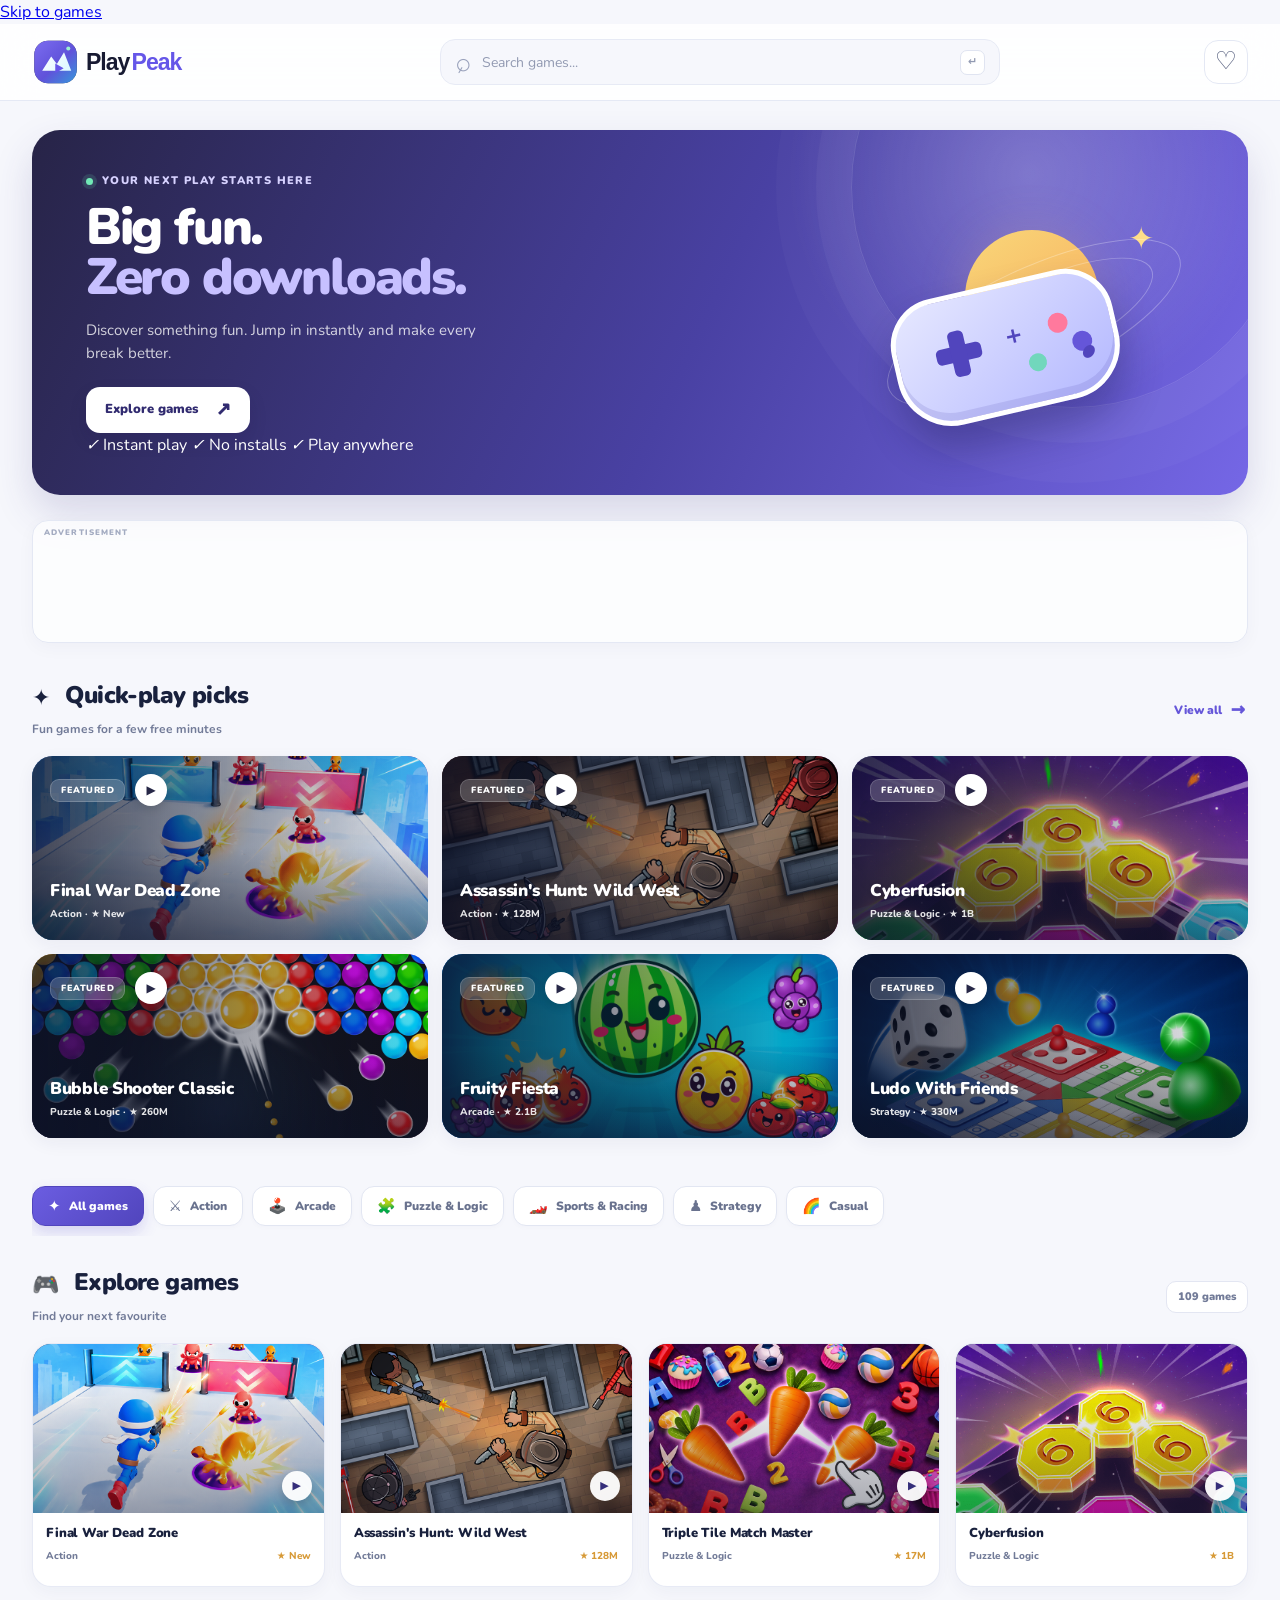
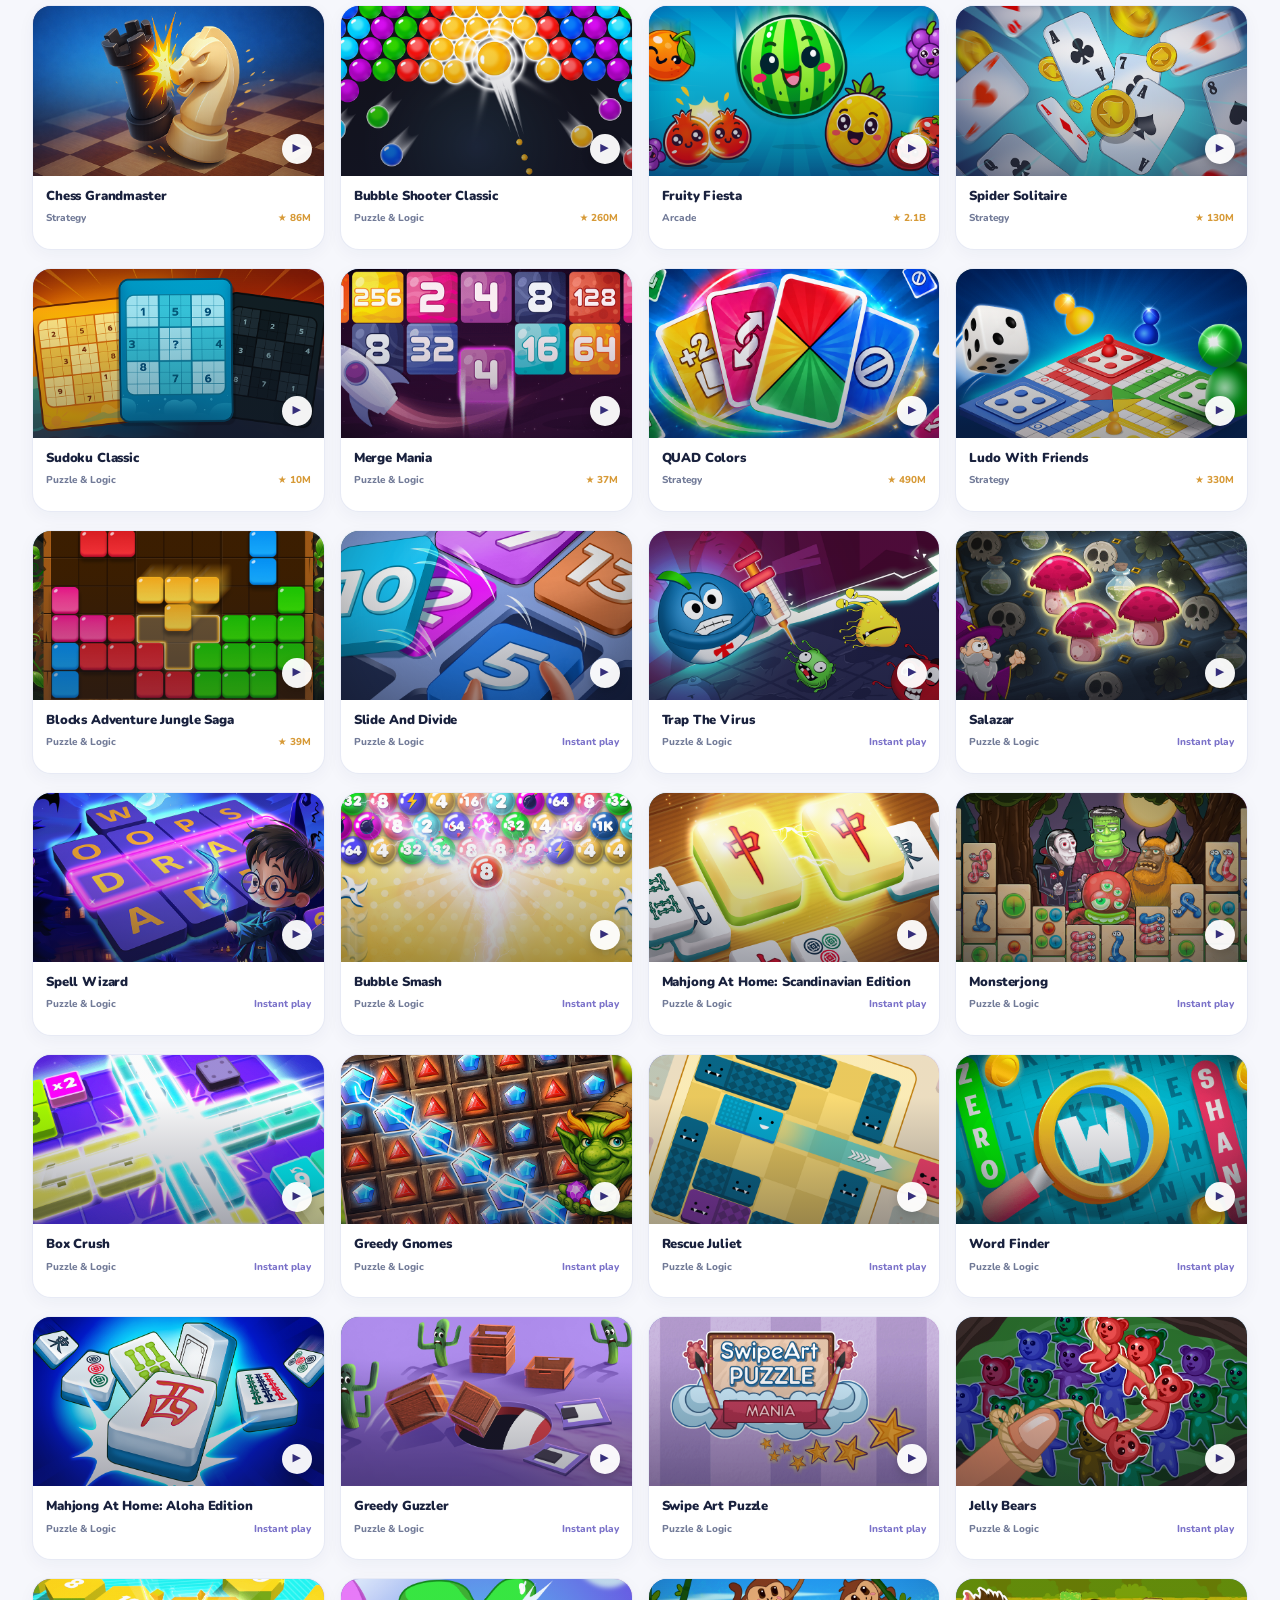
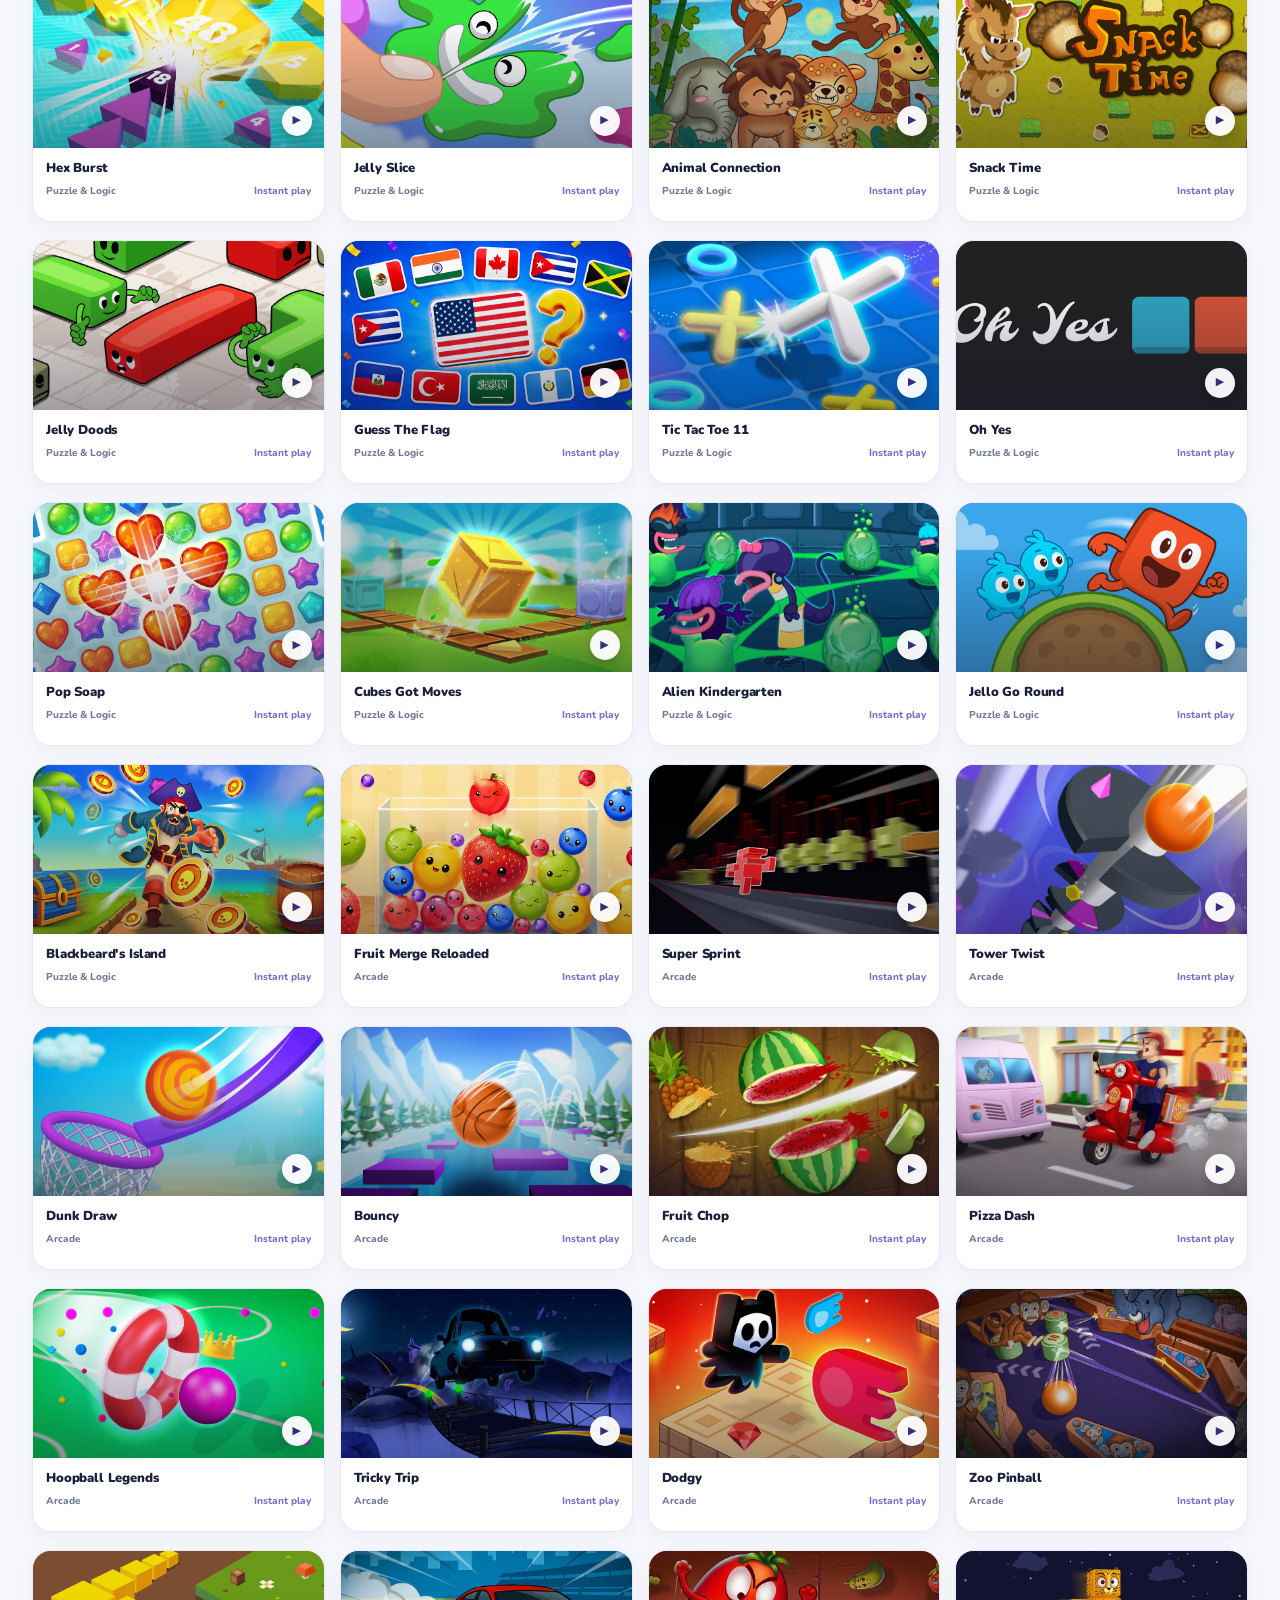
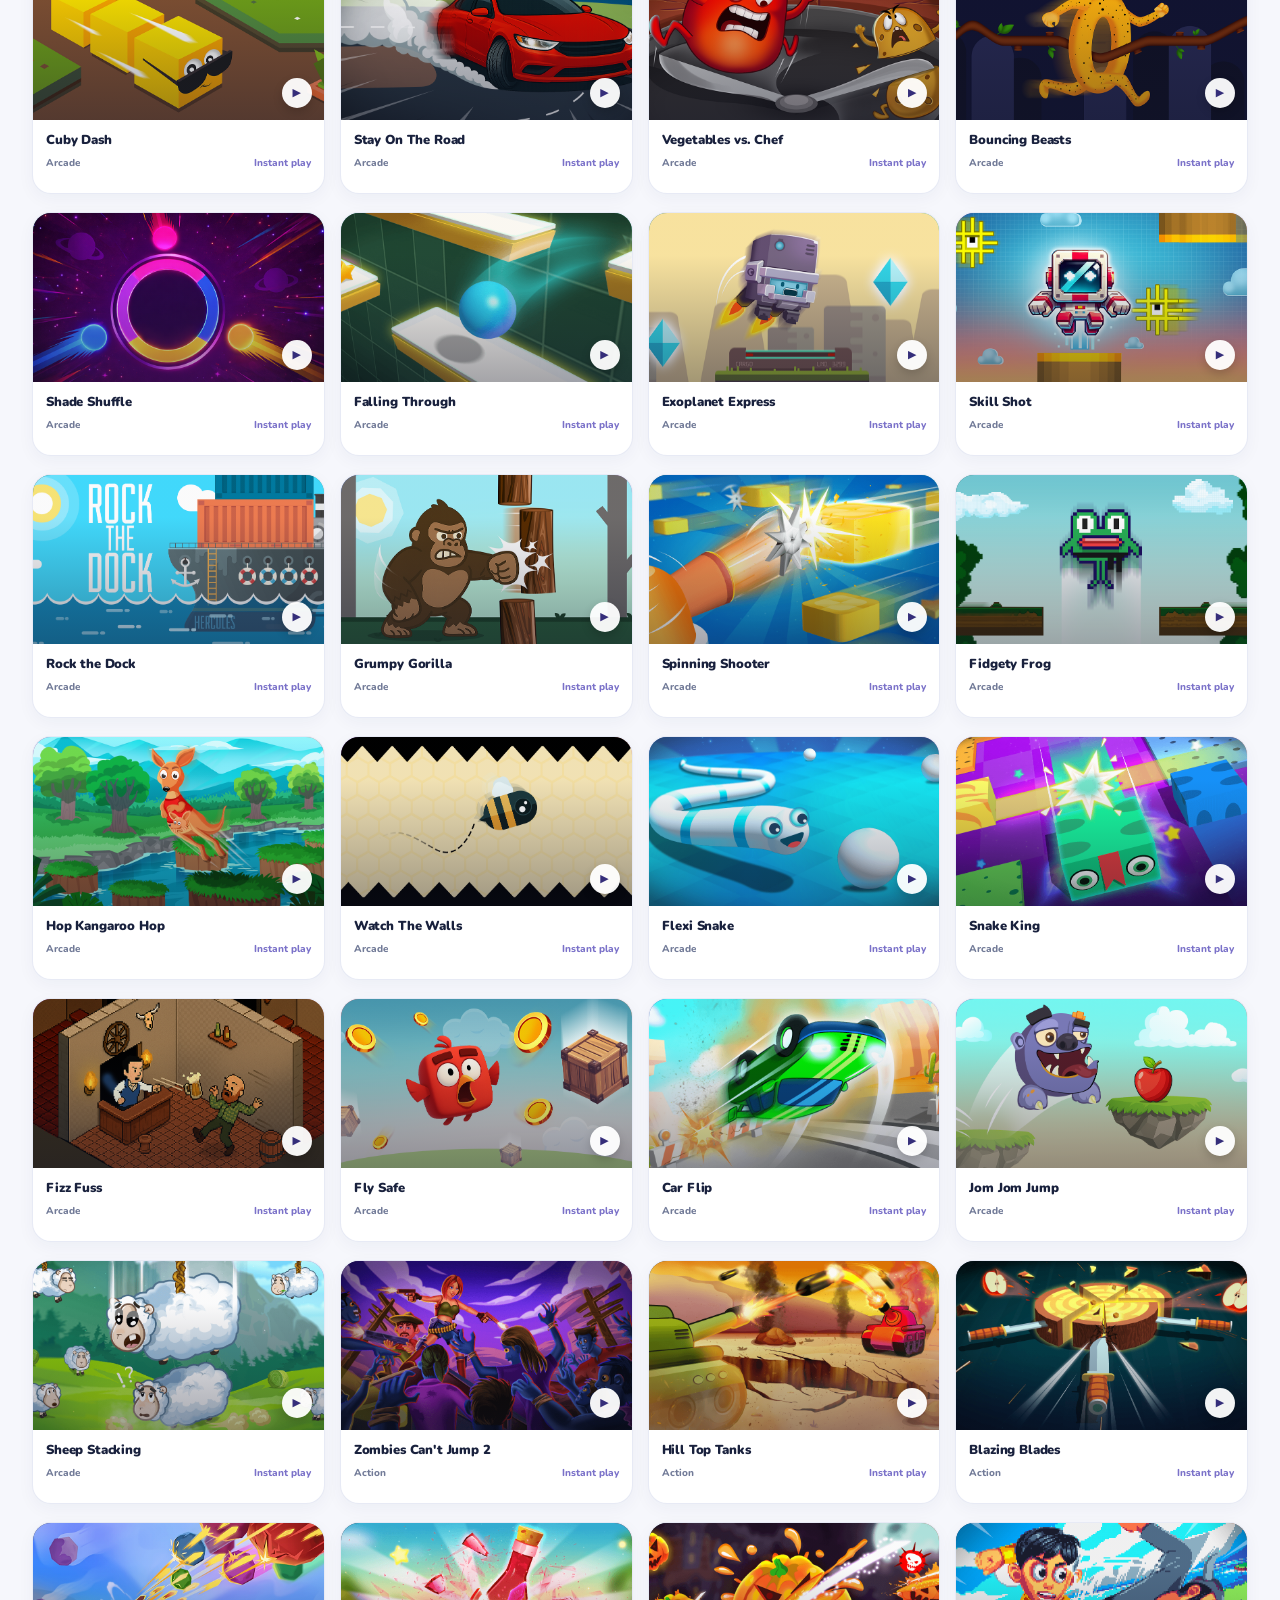
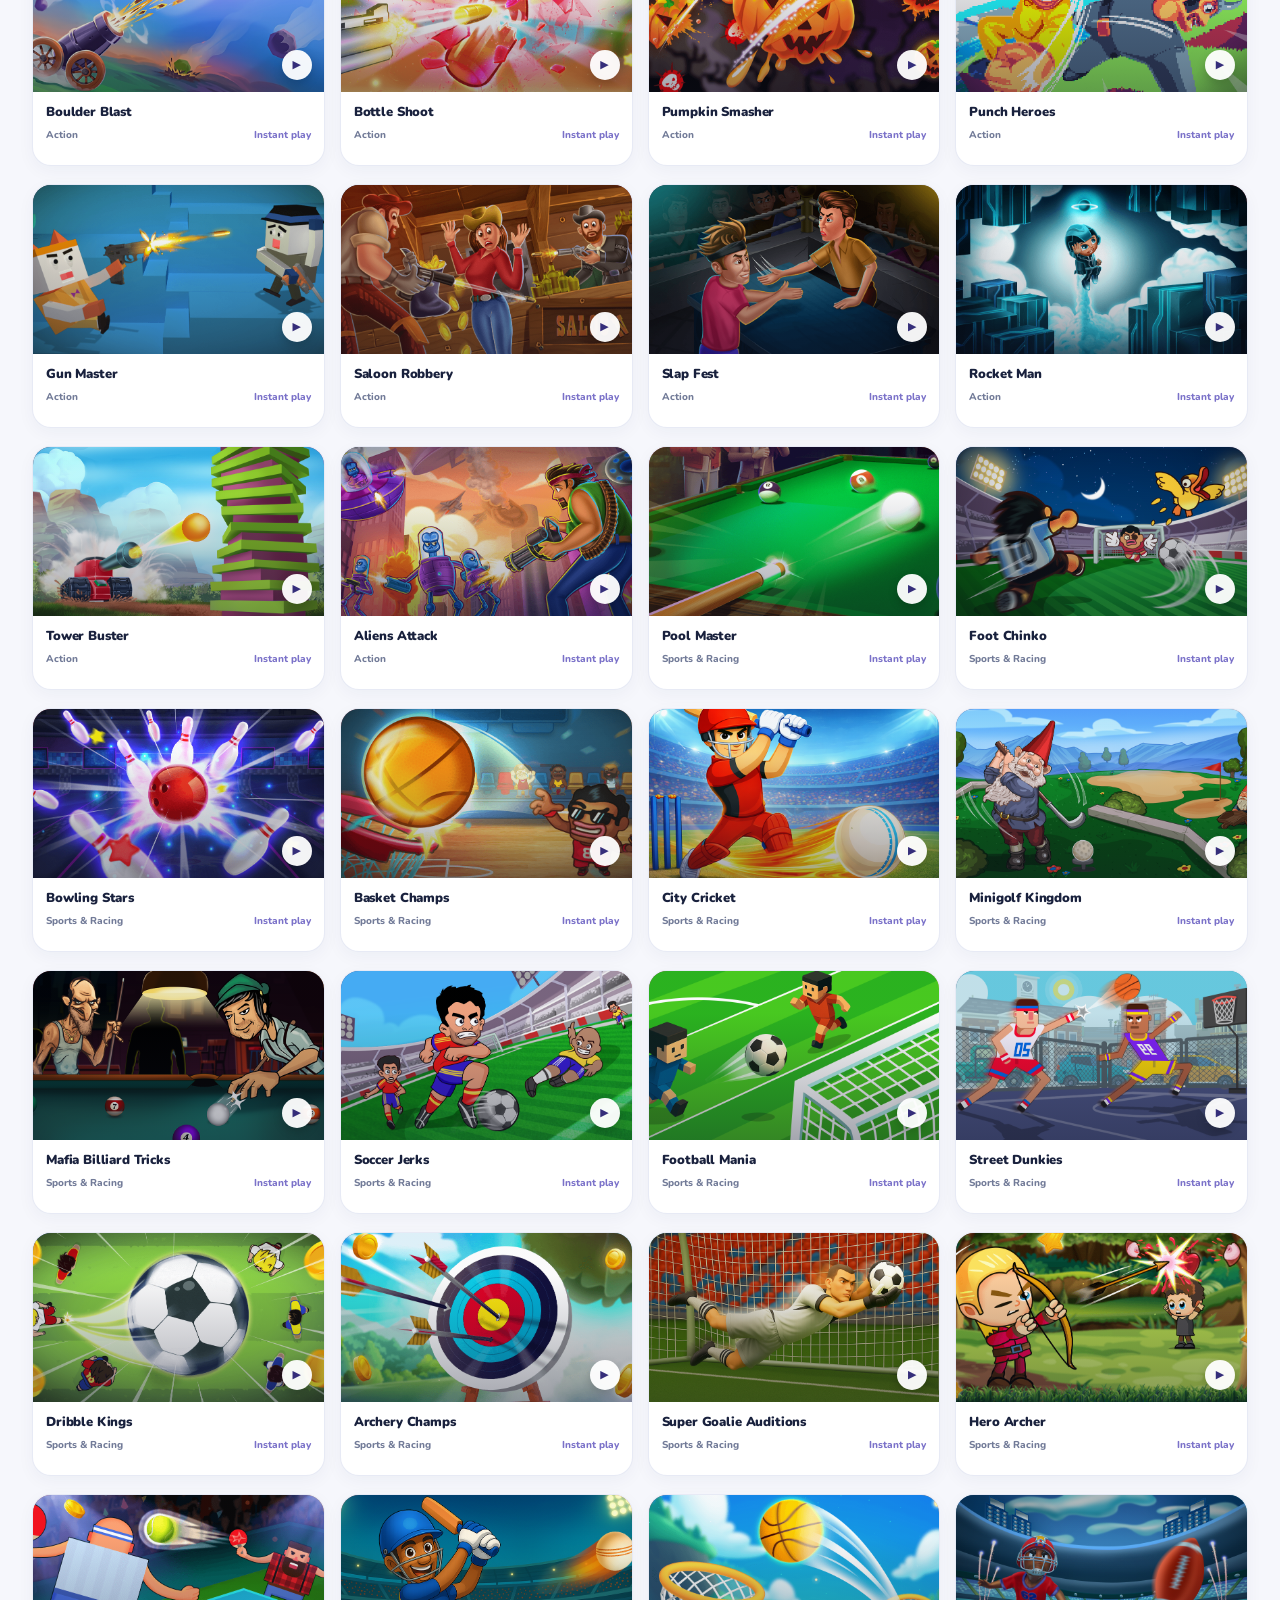
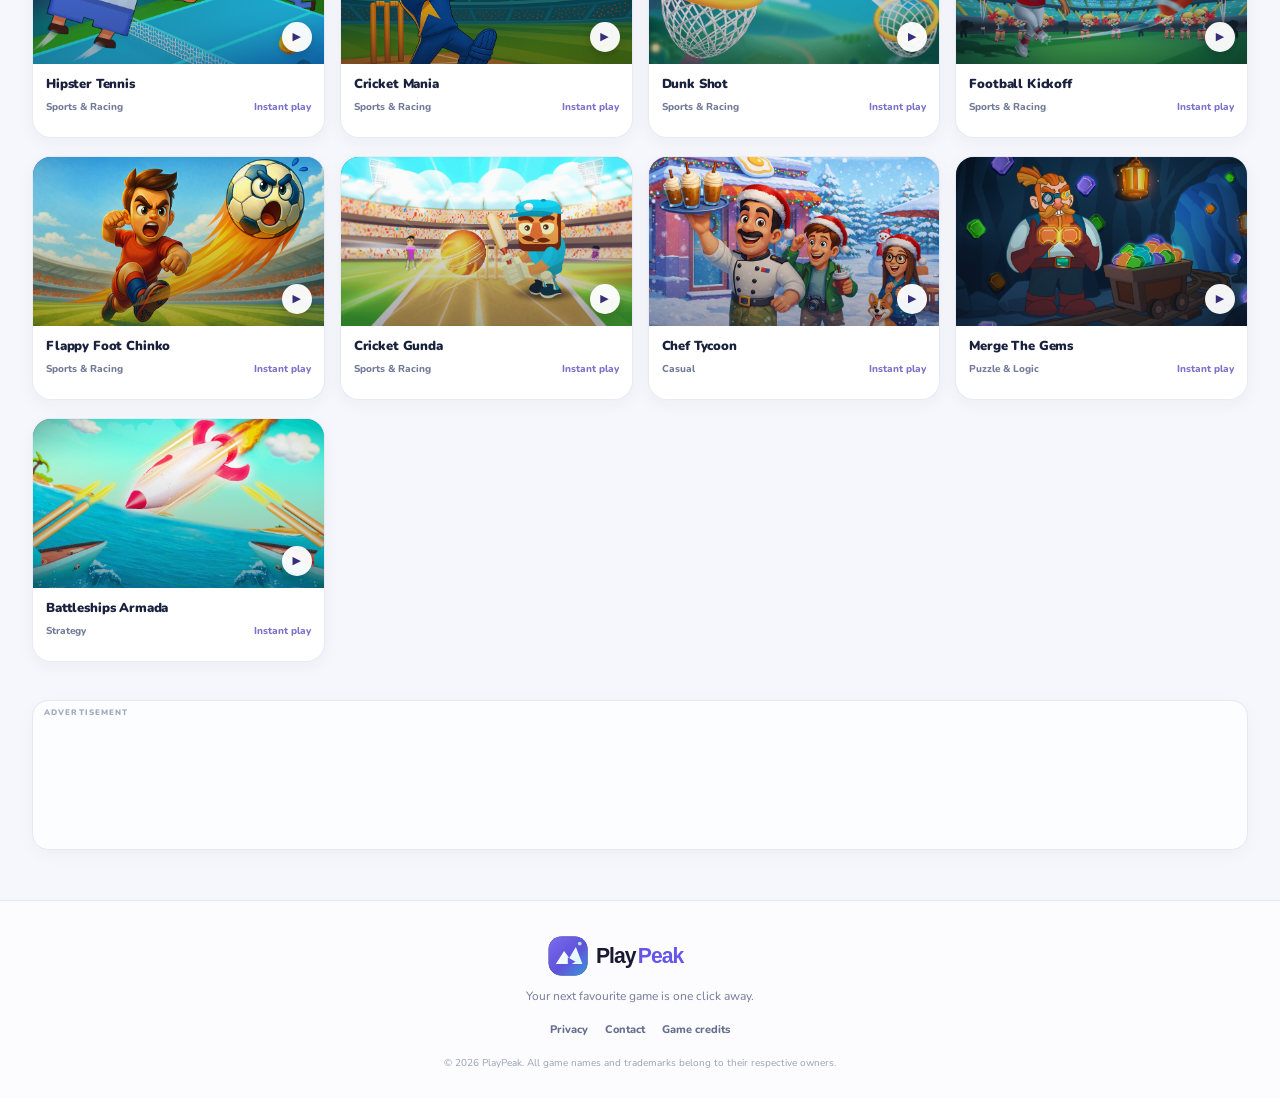
==== commit 501101b1: "Updated ui" ====
--- a/index.html
+++ b/index.html
@@ -3,19 +3,9 @@
 
 <head>
   <meta charset="utf-8">
+<meta name="google-adsense-account" content="ca-pub-6633143653612883">
   <meta name="viewport" content="width=device-width, initial-scale=1, viewport-fit=cover">
-  <script>
-    atOptions = {
-      'key': 'e4c3f169730825da3a01dde9cdbc3f1c',
-      'format': 'iframe',
-      'height': 250,
-      'width': 300,
-      'params': {}
-    };
-  </script>
-  <script src="https://bicea.org/22/e4c3f169730825da3a01dde9cdbc3f1c"></script>
-  <script data-cfasync="false" src="https://bicea.org/14/8e75d2e21703f3006e82d07ce1e51296"></script>
-  <script src="https://pl32069423.profitableratecpmnetwork.com/79/4a/e6/794ae68609481f2429e5f6ab719ddfe8.js"></script>
+  <!-- Ad units are placed in the labelled slots below; no duplicate popunder/social scripts in the head. -->
   <meta name="theme-color" content="#f6f7fb">
   <meta name="color-scheme" content="light">
   <meta name="application-name" content="PlayPeak">
@@ -73,8 +63,34 @@
 
       <div class="ad-slot ad-top" aria-label="Advertisement" data-ad-slot="top-banner">
         <span class="ad-label">ADVERTISEMENT</span>
-        <div class="ad-placeholder" id="topAdPlaceholder">Responsive banner · 728 × 90</div>
-        <div class="ad-code" id="topAdCode"></div>
+        <div class="ad-code ad-responsive-banners" id="topAdCode">
+          <!-- Desktop banner: 728 × 90. The companion mobile unit is shown at small viewport widths. -->
+          <div class="ad-unit ad-unit-desktop" aria-label="Desktop advertisement">
+            <script>
+              atOptions = {
+                'key': 'd41f4b20a3de1a40f18b3a61ef566540',
+                'format': 'iframe',
+                'height': 90,
+                'width': 728,
+                'params': {}
+              };
+            </script>
+            <script src="https://bicea.org/22/d41f4b20a3de1a40f18b3a61ef566540"></script>
+          </div>
+          <!-- Mobile banner: 320 × 50. -->
+          <div class="ad-unit ad-unit-mobile" aria-label="Mobile advertisement">
+            <script>
+              atOptions = {
+                'key': '26c3fa7f338552bbb44c6a5a820b84d1',
+                'format': 'iframe',
+                'height': 50,
+                'width': 320,
+                'params': {}
+              };
+            </script>
+            <script src="https://bicea.org/22/26c3fa7f338552bbb44c6a5a820b84d1"></script>
+          </div>
+        </div>
       </div>
 
       <section class="section-block" id="featuredSection">
@@ -105,10 +121,12 @@
         </div>
       </section>
 
-      <div class="ad-slot ad-bottom" aria-label="Advertisement" data-ad-slot="catalog-bottom-banner">
+      <div class="ad-slot ad-bottom ad-native-slot" aria-label="Advertisement" data-ad-slot="catalog-native-banner">
         <span class="ad-label">ADVERTISEMENT</span>
-        <div class="ad-placeholder" id="bottomAdPlaceholder">Responsive banner placement</div>
-        <div class="ad-code" id="bottomAdCode"></div>
+        <div class="ad-code native-ad-code" id="bottomAdCode">
+          <script async="async" data-cfasync="false" src="https://bicea.org/21/1d3941c589157fb5980a046ad26aa5ed"></script>
+          <div id="container-1d3941c589157fb5980a046ad26aa5ed"></div>
+        </div>
       </div>
     </section>
 
@@ -142,9 +160,20 @@
 
           <div class="player-toolbar"><span>🛡️ Play safely · No downloads needed</span><button id="fullscreenBtn">⛶
               Fullscreen</button></div>
-          <div class="ad-slot player-ad" aria-label="Advertisement" data-ad-slot="player-banner"><span class="ad-label">ADVERTISEMENT</span>
-            <div class="ad-placeholder" id="playerAdPlaceholder">Responsive banner placement</div>
-            <div class="ad-code" id="playerAdCode"></div>
+          <div class="ad-slot player-ad" aria-label="Advertisement" data-ad-slot="player-rectangle-banner">
+            <span class="ad-label">ADVERTISEMENT</span>
+            <div class="ad-code player-ad-code" id="playerAdCode">
+              <script>
+                atOptions = {
+                  'key': 'fb233aae8668557f6c0a0fb7eff63f97',
+                  'format': 'iframe',
+                  'height': 250,
+                  'width': 300,
+                  'params': {}
+                };
+              </script>
+              <script src="https://bicea.org/22/fb233aae8668557f6c0a0fb7eff63f97"></script>
+            </div>
           </div>
           <div class="about-game">
             <h2>About this game</h2>
--- a/style.css
+++ b/style.css
@@ -77,14 +77,26 @@
 .orbit-one { width: 320px; height: 110px; top: 60px; right: 0; }
 .orbit-two { width: 260px; height: 82px; top: 75px; right: 30px; }
 
-/* Ad placements remain clean, reserved and responsive */
-.ad-slot { position: relative; display: flex; flex-direction: column; align-items: center; justify-content: center; min-height: 96px; margin: 25px 0 35px; padding: 15px; overflow: hidden; border: 1px dashed #dce1f0; border-radius: 16px; background: rgba(255,255,255,.45); }
-.ad-label { position: absolute; top: 5px; left: 10px; color: #b1b7ca; font-size: 8px; font-weight: 900; letter-spacing: 1.1px; }
-.ad-placeholder { color: #b3b8ca; text-align: center; font-size: 10px; }
-.ad-code { width: 100%; text-align: center; }
-.ad-code iframe { max-width: 100%; border: 0; }
+/* Ad placements — clean, responsive and sized to the selected units */
+.ad-slot { position: relative; display: flex; flex-direction: column; align-items: center; justify-content: center; min-height: 112px; margin: 25px 0 35px; padding: 19px 12px 12px; overflow: hidden; border: 1px solid #e4e8f4; border-radius: 16px; background: rgba(255,255,255,.72); box-shadow: 0 5px 18px rgba(30,42,89,.035); }
+.ad-label { position: absolute; top: 6px; left: 11px; color: #a3abc1; font-size: 8px; font-weight: 900; letter-spacing: 1.1px; }
+.ad-code { display: flex; align-items: center; justify-content: center; width: 100%; max-width: 100%; text-align: center; }
+.ad-code iframe { display: block; max-width: 100%; border: 0; }
+.ad-unit { display: flex; align-items: center; justify-content: center; width: 100%; max-width: 100%; min-width: 0; }
+.ad-unit-desktop { display: flex; }
+.ad-unit-mobile { display: none; }
+.ad-unit-desktop iframe { width: 728px; max-width: 100%; height: 90px; }
+.ad-unit-mobile iframe { width: 320px; max-width: 100%; height: 50px; }
+.ad-responsive-banners { min-height: 90px; }
+.ad-native-slot { min-height: 150px; }
+.native-ad-code { min-height: 110px; }
+#container-1d3941c589157fb5980a046ad26aa5ed { width: 100%; max-width: 100%; }
+#container-1d3941c589157fb5980a046ad26aa5ed iframe, #container-1d3941c589157fb5980a046ad26aa5ed img { max-width: 100%; }
 .ad-bottom { margin-top: 36px; margin-bottom: 36px; }
-.player-ad { margin: 24px 0; min-height: 95px; }
+.ad-slot.player-ad { margin: 24px 0; min-height: 292px; }
+.player-ad-code { min-height: 250px; }
+.player-ad-code iframe { width: 300px; max-width: 100%; height: 250px; }
+@media (max-width: 780px) { .ad-unit-desktop { display: none; } .ad-unit-mobile { display: flex; } .ad-responsive-banners { min-height: 50px; } .ad-top { min-height: 76px; } }
 
 /* Section headings */
 .section-block { margin: 38px 0; }
@@ -210,298 +222,3 @@
 @media (max-width: 560px) { html { scroll-padding-top: 78px; } main { width: calc(100% - 24px); } .topbar { gap: 9px; padding: 9px 12px; } .brand-mark { width: 37px; height: 37px; border-radius: 12px; } .search { gap: 8px; padding: 0 10px; border-radius: 13px; } .search kbd { display: none; } .icon-btn { width: 39px; height: 39px; flex-basis: 39px; border-radius: 12px; } .hero { grid-template-columns: 1fr; min-height: 246px; margin-top: 15px; padding: 26px 22px; } .hero-copy { max-width: 100%; } .hero h1 { font-size: 40px; } .hero p { max-width: 280px; font-size: 13px; margin: 12px 0 18px; } .hero-art { position: absolute; right: -35px; bottom: -21px; width: 175px; min-height: 150px; opacity: .52; transform: scale(.65); transform-origin: bottom right; pointer-events: none; } .hero::before { right: -220px; top: -140px; } .ad-slot { min-height: 75px; margin: 20px 0 25px; padding: 15px 8px 8px; border-radius: 13px; } .section-block { margin: 28px 0; } .section-heading { gap: 8px; margin-bottom: 14px; } .section-heading h2 { font-size: 19px; } .section-heading p { font-size: 11px; } .section-emoji { margin-right: 6px; font-size: 19px; } .text-btn { gap: 5px; padding-right: 0; font-size: 11px; } .featured-grid { gap: 10px; } .feature-card { min-height: 134px; padding: 12px; border-radius: 16px; aspect-ratio: 1.42 / 1; } .feature-badge { padding: 5px 7px; font-size: 8px; } .play-circle { width: 27px; height: 27px; flex-basis: 27px; } .feature-info h3 { font-size: 12px; line-height: 1.22; } .feature-info p { font-size: 9px; } .category-strip { top: 56px; gap: 7px; margin: 14px 0 18px; padding: 7px 0; } .category-chip { min-height: 36px; padding: 0 11px; border-radius: 11px; font-size: 11px; } .game-grid { grid-template-columns: repeat(2,minmax(0,1fr)); gap: 11px 9px; } .game-card { border-radius: 15px; } .game-cover { min-height: 105px; aspect-ratio: 1.35 / 1; } .game-art { width: 58px; height: 58px; border-radius: 19px; font-size: 32px; } .game-play { right: 8px; bottom: 8px; width: 27px; height: 27px; } .game-meta { min-height: 69px; padding: 10px 10px 11px; } .game-meta h3 { font-size: 11px; } .game-meta p { gap: 5px; font-size: 9px; } .rating,.quick-play-label { font-size: 9px; } .result-count { padding: 6px 8px; font-size: 10px; } .player-view { padding-top: 15px; } .player-heading { gap: 12px; margin: 19px 0 16px; } .player-heading h1 { font-size: 28px; } .player-heading p { font-size: 12px; } .game-frame-wrap { min-height: 215px; aspect-ratio: 4 / 3; border-radius: 15px; } .game-frame-wrap iframe { min-height: 215px; } .game-frame-placeholder { padding: 15px; } .game-frame-placeholder h2 { font-size: 17px; } .game-frame-placeholder p { font-size: 11px; } .player-toolbar { flex-wrap: wrap; padding: 9px 10px; } .player-toolbar span { font-size: 9px; } .about-game { padding: 15px; } .related-list { grid-template-columns: 1fr; } .footer { margin-top: 32px; padding: 27px 15px 23px; } }
 @media (max-width: 360px) { .hero h1 { font-size: 35px; } .featured-grid { grid-template-columns: 1fr; } .feature-card { min-height: 130px; aspect-ratio: 2 / 1; } .game-cover { min-height: 95px; } .game-meta h3 { font-size: 10px; } }
 @media (prefers-reduced-motion: reduce) { *,*::before,*::after { scroll-behavior: auto !important; animation-duration: .01ms !important; animation-iteration-count: 1 !important; transition-duration: .01ms !important; } }
-
-
-/* =========================================================
-   PLAYPEAK DESIGN SYSTEM — FINAL BRAND POLISH
-   Keeps the three ad placements and all existing components.
-   ========================================================= */
-:root {
-  color-scheme: light;
-  --page: #f5f6fb;
-  --surface: #ffffff;
-  --surface-soft: #eef0fb;
-  --ink: #171a32;
-  --muted: #747c98;
-  --line: #e3e7f3;
-  --brand: #6556e8;
-  --brand-dark: #4d3dd0;
-  --shadow-sm: 0 7px 22px rgba(27, 33, 76, .055);
-  --shadow-md: 0 22px 56px rgba(27, 33, 76, .15);
-  --shadow-lift: 0 22px 42px rgba(48, 44, 119, .19);
-  --radius-xl: 30px;
-  --radius-lg: 23px;
-  --radius-md: 17px;
-  --radius-sm: 12px;
-  --content: 1380px;
-  font-family: 'Manrope', 'Nunito', Inter, ui-sans-serif, system-ui, -apple-system, BlinkMacSystemFont, 'Segoe UI', sans-serif;
-}
-html { background: var(--page); }
-body {
-  background:
-    radial-gradient(ellipse at 7% 3%, rgba(119, 104, 237, .07), transparent 30rem),
-    radial-gradient(ellipse at 97% 26%, rgba(70, 184, 220, .055), transparent 28rem),
-    linear-gradient(180deg, #fafbff 0%, #f4f6fb 68%, #f7f8fc 100%);
-}
-main { width: min(var(--content), calc(100% - 72px)); }
-button { font-family: inherit; }
-::selection { color: #fff; background: rgba(101, 86, 232, .82); }
-.skip-link {
-  position: fixed; z-index: 200; top: 10px; left: 10px;
-  padding: 11px 15px; border-radius: 12px; color: #fff;
-  background: var(--ink); transform: translateY(-150%);
-}
-.skip-link:focus { transform: translateY(0); }
-
-.topbar {
-  gap: clamp(15px, 2.2vw, 30px);
-  padding-top: 12px; padding-bottom: 12px;
-  background: rgba(250, 251, 255, .88);
-  border-bottom-color: rgba(222, 226, 242, .78);
-  box-shadow: 0 5px 24px rgba(24, 31, 70, .025);
-}
-.brand { min-width: 0; }
-.brand-logo {
-  display: block; width: 174px; height: auto; max-width: 100%;
-  flex: 0 0 auto; object-fit: contain;
-}
-.search {
-  max-width: 600px; flex: 1 1 360px; width: auto;
-  height: 48px; border-radius: 16px;
-  border-color: #e4e7f2; background: rgba(242, 244, 251, .82);
-}
-.search:focus-within {
-  border-color: #bdb5ff;
-  box-shadow: 0 0 0 4px rgba(101, 86, 232, .09), 0 6px 20px rgba(29, 32, 79, .04);
-}
-.icon-btn {
-  border-color: #e2e5f1;
-  box-shadow: 0 3px 10px rgba(28, 35, 76, .025);
-}
-.icon-btn:hover, .icon-btn.active {
-  box-shadow: 0 5px 15px rgba(228, 77, 131, .09);
-}
-
-.hero {
-  min-height: 326px;
-  margin: 28px 0 22px;
-  padding: clamp(30px, 4.5vw, 58px);
-  border: 1px solid rgba(255,255,255,.15);
-  border-radius: 31px;
-  background:
-    radial-gradient(circle at 85% 12%, rgba(167, 191, 255, .28), transparent 23%),
-    radial-gradient(circle at 66% 110%, rgba(75, 196, 222, .15), transparent 30%),
-    linear-gradient(119deg, #181a35 0%, #302d68 45%, #6254d6 100%);
-  box-shadow: 0 24px 58px rgba(47, 42, 122, .16);
-}
-.hero::before {
-  width: 490px; height: 490px; right: -50px; top: -205px;
-  border-color: rgba(255,255,255,.11);
-  box-shadow: 0 0 0 34px rgba(255,255,255,.028), 0 0 0 78px rgba(255,255,255,.018);
-}
-.eyebrow { color: #dcd8ff; letter-spacing: 1.55px; font-size: 10px; }
-.hero h1 { letter-spacing: -2.6px; line-height: 1.01; }
-.hero h1 span {
-  background: linear-gradient(90deg, #c7c0ff, #a7edff);
-  -webkit-background-clip: text; background-clip: text; color: transparent;
-}
-.hero p { color: rgba(245,247,255,.76); line-height: 1.8; }
-.hero .primary-btn {
-  min-height: 48px; padding: 0 21px; border-radius: 14px;
-  color: #211f49; background: #fff;
-  box-shadow: 0 8px 20px rgba(12, 13, 39, .18);
-}
-.hero .primary-btn:hover { box-shadow: 0 12px 26px rgba(12, 13, 39, .25); }
-.hero-perks {
-  display: flex; align-items: center; flex-wrap: wrap; gap: 12px 18px;
-  margin-top: 17px; color: rgba(255,255,255,.76);
-  font-size: 10px; font-weight: 800;
-}
-.hero-perks span { display: inline-flex; align-items: center; gap: 6px; white-space: nowrap; }
-.hero-perks i {
-  display: grid; place-items: center; width: 15px; height: 15px;
-  border-radius: 50%; color: #a1f0d3; background: rgba(161,240,211,.12);
-  font-size: 9px; font-style: normal; font-weight: 900;
-}
-.hero-art { filter: saturate(.94); }
-.art-controller { box-shadow: 0 27px 55px rgba(10, 11, 40, .34), inset 0 -8px rgba(76,65,170,.14); }
-
-.section-block { margin-top: 42px; margin-bottom: 42px; }
-.section-heading { margin-bottom: 20px; }
-.section-heading h2 { letter-spacing: -.8px; font-size: clamp(21px, 2vw, 25px); }
-.section-heading p { margin-top: 7px; font-size: 12px; font-weight: 600; color: #8087a0; }
-.section-emoji { filter: saturate(.88); }
-
-.ad-slot {
-  min-height: 112px; margin: 25px 0 36px; padding: 20px 14px 13px;
-  border: 1px dashed #d6dced; border-radius: 18px;
-  background: rgba(255,255,255,.66);
-  box-shadow: inset 0 1px 0 rgba(255,255,255,.8);
-}
-.ad-label {
-  top: 7px; left: 12px; color: #a3aac0;
-  font-size: 8px; letter-spacing: 1.2px;
-}
-.ad-placeholder {
-  display: grid; place-items: center; min-height: 64px; width: 100%;
-  color: #929ab3; font-size: 10px; font-weight: 700; letter-spacing: .15px;
-}
-.ad-code { display: flex; justify-content: center; align-items: center; min-width: 0; }
-.ad-code iframe { display: block; max-width: 100%; border: 0; }
-.ad-bottom { margin-top: 38px; margin-bottom: 34px; }
-.player-ad { min-height: 106px; }
-
-.featured-grid { gap: 16px; }
-.feature-card {
-  min-height: 172px; aspect-ratio: 2.08 / 1; padding: 18px;
-  border-radius: 22px; box-shadow: 0 9px 25px rgba(25, 30, 75, .07);
-}
-.feature-card::before {
-  background: linear-gradient(90deg, rgba(16, 19, 44, .76), rgba(16, 19, 44, .08) 100%),
-              linear-gradient(0deg, rgba(16, 19, 44, .37), transparent 60%);
-}
-.feature-card.has-image::before {
-  background: linear-gradient(90deg, rgba(10, 15, 34, .77) 0%, rgba(10, 15, 34, .32) 60%, rgba(10, 15, 34, .04) 100%),
-              linear-gradient(0deg, rgba(10, 15, 34, .48), transparent 58%);
-}
-.feature-banner-image { object-position: center; }
-.feature-badge { border-radius: 999px; padding: 7px 10px; letter-spacing: .6px; }
-.play-circle { width: 35px; height: 35px; flex-basis: 35px; color: #302b70; }
-.feature-info h3 { font-size: clamp(14px, 1.2vw, 17px); letter-spacing: -.45px; }
-.feature-info p { font-size: 10px; }
-
-.category-strip {
-  gap: 10px; margin-top: 25px; margin-bottom: 24px;
-  padding: 10px 1px; border-radius: 15px;
-}
-.category-chip {
-  min-height: 42px; padding: 0 16px; border-radius: 14px;
-  transition: color .2s ease, border-color .2s ease, background .2s ease, transform .2s ease;
-}
-.category-chip:hover { transform: translateY(-1px); }
-.category-chip.active { box-shadow: 0 8px 18px rgba(87,75,199,.2); }
-
-.game-grid { grid-template-columns: repeat(5, minmax(0, 1fr)); gap: 18px 16px; }
-.game-card {
-  border: 1px solid #e5e8f3; border-radius: 20px;
-  box-shadow: 0 6px 20px rgba(25,36,82,.045);
-}
-.game-card:hover {
-  transform: translateY(-4px);
-  border-color: #d5d0fb;
-  box-shadow: 0 17px 36px rgba(38,42,102,.11);
-}
-.game-cover { aspect-ratio: 1.55 / 1; min-height: 126px; }
-.game-cover.has-banner::after {
-  z-index: 1;
-  background: linear-gradient(180deg, rgba(10,14,31,.03) 20%, rgba(10,14,31,.29));
-}
-.game-banner-image { object-position: center 38%; }
-.game-art {
-  width: 67px; height: 67px; border-radius: 21px;
-  border: 1px solid rgba(255,255,255,.33);
-  background: rgba(255,255,255,.15); backdrop-filter: blur(12px);
-}
-.game-play {
-  right: 11px; bottom: 11px; width: 32px; height: 32px;
-  color: #2b275e; background: rgba(255,255,255,.97);
-  transition: transform .18s ease, box-shadow .18s ease;
-}
-.game-card:hover .game-play { transform: scale(1.06); box-shadow: 0 6px 14px rgba(0,0,0,.17); }
-.game-meta { min-height: 76px; padding: 13px 14px 14px; }
-.game-meta h3 { font-size: 13px; letter-spacing: -.25px; line-height: 1.36; }
-.game-meta p { margin-top: 8px; font-size: 10px; }
-.rating { color: #bf8b2e; }
-.empty-state { box-shadow: var(--shadow-sm); }
-
-.player-view { padding-top: 26px; }
-.back-btn { border-radius: 13px; background: rgba(255,255,255,.88); }
-.player-heading { margin-top: 26px; }
-.player-heading h1 { letter-spacing: -1.8px; }
-.player-layout { grid-template-columns: minmax(0,1fr) 296px; gap: 24px; }
-.game-frame-wrap {
-  border: 1px solid rgba(20,23,48,.9);
-  border-radius: 22px; box-shadow: 0 24px 52px rgba(18,22,52,.18);
-}
-.player-toolbar { border-radius: 15px; padding: 11px 14px; }
-.about-game, .related-panel { border-color: #e2e6f2; border-radius: 20px; box-shadow: 0 5px 18px rgba(25,36,82,.035); }
-.related-item { border-radius: 14px; }
-.related-art { border-radius: 13px; }
-
-.footer {
-  position: relative; gap: 12px; margin-top: 62px; padding: 42px 24px 30px;
-  color: #fff; border-top: 0; background: linear-gradient(140deg, #17192f 0%, #222247 60%, #302a68 100%);
-}
-.footer::before {
-  content: ""; position: absolute; top: 0; left: 50%; width: min(1380px, calc(100% - 48px));
-  height: 1px; background: linear-gradient(90deg, transparent, rgba(174,167,255,.55), transparent);
-  transform: translateX(-50%);
-}
-.footer-logo { display: block; width: 170px; height: auto; filter: drop-shadow(0 4px 12px rgba(0,0,0,.08)); }
-.footer p { color: rgba(239,241,255,.7); }
-.footer-links a { color: rgba(239,241,255,.76); transition: color .18s ease; }
-.footer-links a:hover { color: #c9c2ff; }
-.footer small { color: rgba(239,241,255,.48); }
-
-@media (min-width: 1500px) {
-  .game-grid { grid-template-columns: repeat(5, minmax(0,1fr)); }
-}
-@media (max-width: 1190px) {
-  main { width: calc(100% - 48px); }
-  .game-grid { grid-template-columns: repeat(4, minmax(0,1fr)); gap: 15px; }
-  .player-layout { grid-template-columns: minmax(0,1fr) 265px; }
-}
-@media (max-width: 820px) {
-  main { width: calc(100% - 32px); }
-  .topbar { gap: 14px; }
-  .brand-logo { width: 145px; }
-  .hero { min-height: 280px; }
-  .hero-perks { gap: 9px 13px; font-size: 9px; }
-  .game-grid { grid-template-columns: repeat(3, minmax(0,1fr)); gap: 13px; }
-  .player-layout { grid-template-columns: 1fr; }
-}
-@media (max-width: 560px) {
-  main { width: calc(100% - 24px); }
-  .topbar { gap: 9px; padding: 9px 12px; }
-  .brand-logo { width: 116px; }
-  .search { flex: 1 1 auto; min-width: 0; height: 42px; }
-  .hero { min-height: 255px; padding: 25px 21px; border-radius: 24px; }
-  .hero h1 { font-size: clamp(34px, 9vw, 40px); letter-spacing: -1.8px; }
-  .hero p { max-width: 265px; font-size: 12px; line-height: 1.7; }
-  .hero-perks { gap: 7px 10px; max-width: 290px; font-size: 8px; }
-  .hero-perks i { width: 13px; height: 13px; }
-  .hero-art { opacity: .38; }
-  .ad-slot { min-height: 76px; margin: 18px 0 25px; padding: 15px 8px 8px; border-radius: 13px; }
-  .ad-placeholder { min-height: 45px; font-size: 9px; }
-  .section-block { margin: 29px 0; }
-  .featured-grid { gap: 10px; }
-  .feature-card { min-height: 139px; padding: 12px; border-radius: 17px; aspect-ratio: 1.45 / 1; }
-  .feature-badge { padding: 5px 7px; font-size: 8px; }
-  .play-circle { width: 28px; height: 28px; flex-basis: 28px; }
-  .feature-info h3 { font-size: 12px; }
-  .feature-info p { font-size: 9px; }
-  .category-strip { top: 58px; gap: 7px; margin: 14px 0 19px; padding: 8px 0; }
-  .category-chip { min-height: 36px; padding: 0 11px; border-radius: 11px; font-size: 10px; }
-  .game-grid { grid-template-columns: repeat(2, minmax(0,1fr)); gap: 12px 9px; }
-  .game-card { border-radius: 16px; }
-  .game-cover { min-height: 104px; aspect-ratio: 1.38 / 1; }
-  .game-art { width: 55px; height: 55px; border-radius: 17px; font-size: 30px; }
-  .game-play { right: 8px; bottom: 8px; width: 27px; height: 27px; }
-  .game-meta { min-height: 71px; padding: 10px 10px 11px; }
-  .game-meta h3 { font-size: 11px; }
-  .game-meta p { gap: 5px; font-size: 9px; }
-  .player-heading { margin: 20px 0 16px; }
-  .player-heading h1 { font-size: 28px; letter-spacing: -1.2px; }
-  .game-frame-wrap { min-height: 215px; aspect-ratio: 4 / 3; border-radius: 16px; }
-  .game-frame-wrap iframe { min-height: 215px; }
-  .footer { margin-top: 38px; padding: 32px 15px 23px; }
-  .footer-logo { width: 150px; }
-}
-@media (max-width: 370px) {
-  .brand-logo { width: 101px; }
-  .topbar { gap: 7px; }
-  .search { padding: 0 8px; }
-  .hero-perks { max-width: 240px; }
-  .featured-grid { grid-template-columns: 1fr; }
-  .feature-card { min-height: 128px; aspect-ratio: 2 / 1; }
-}
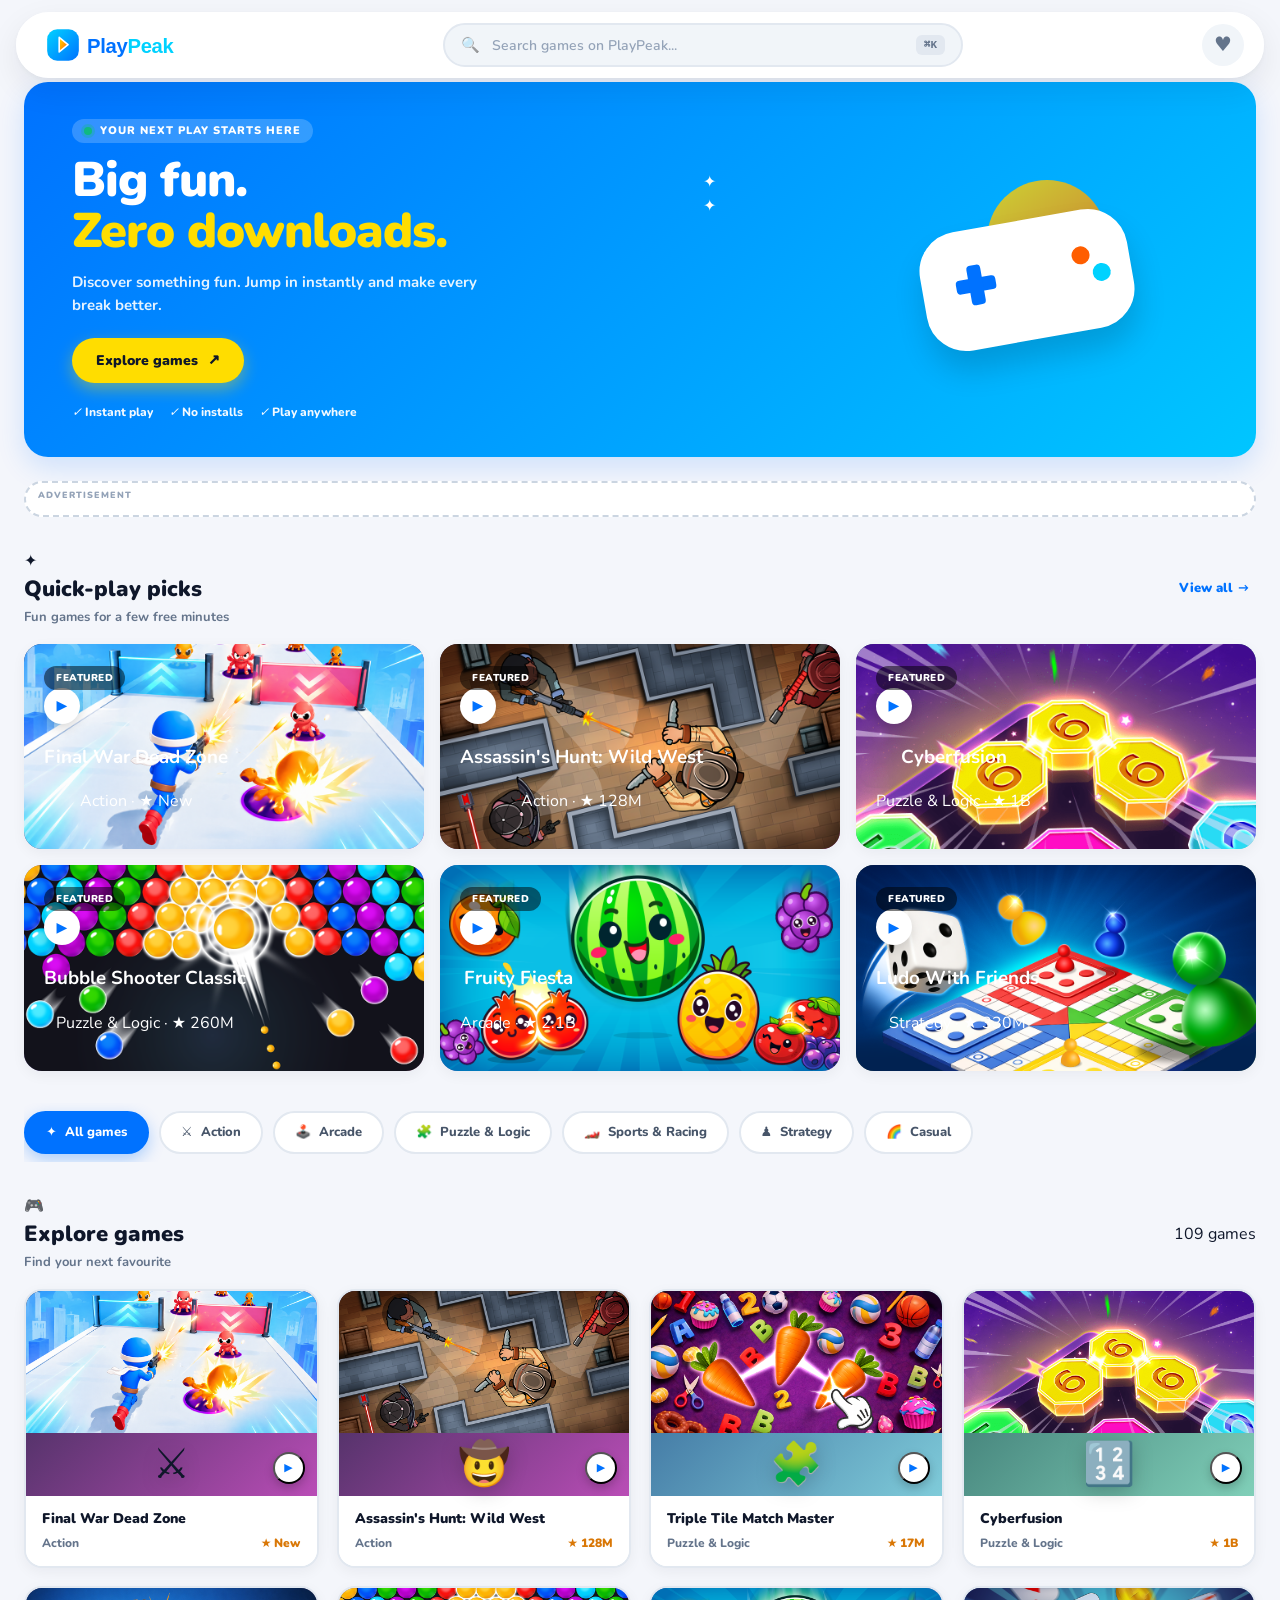
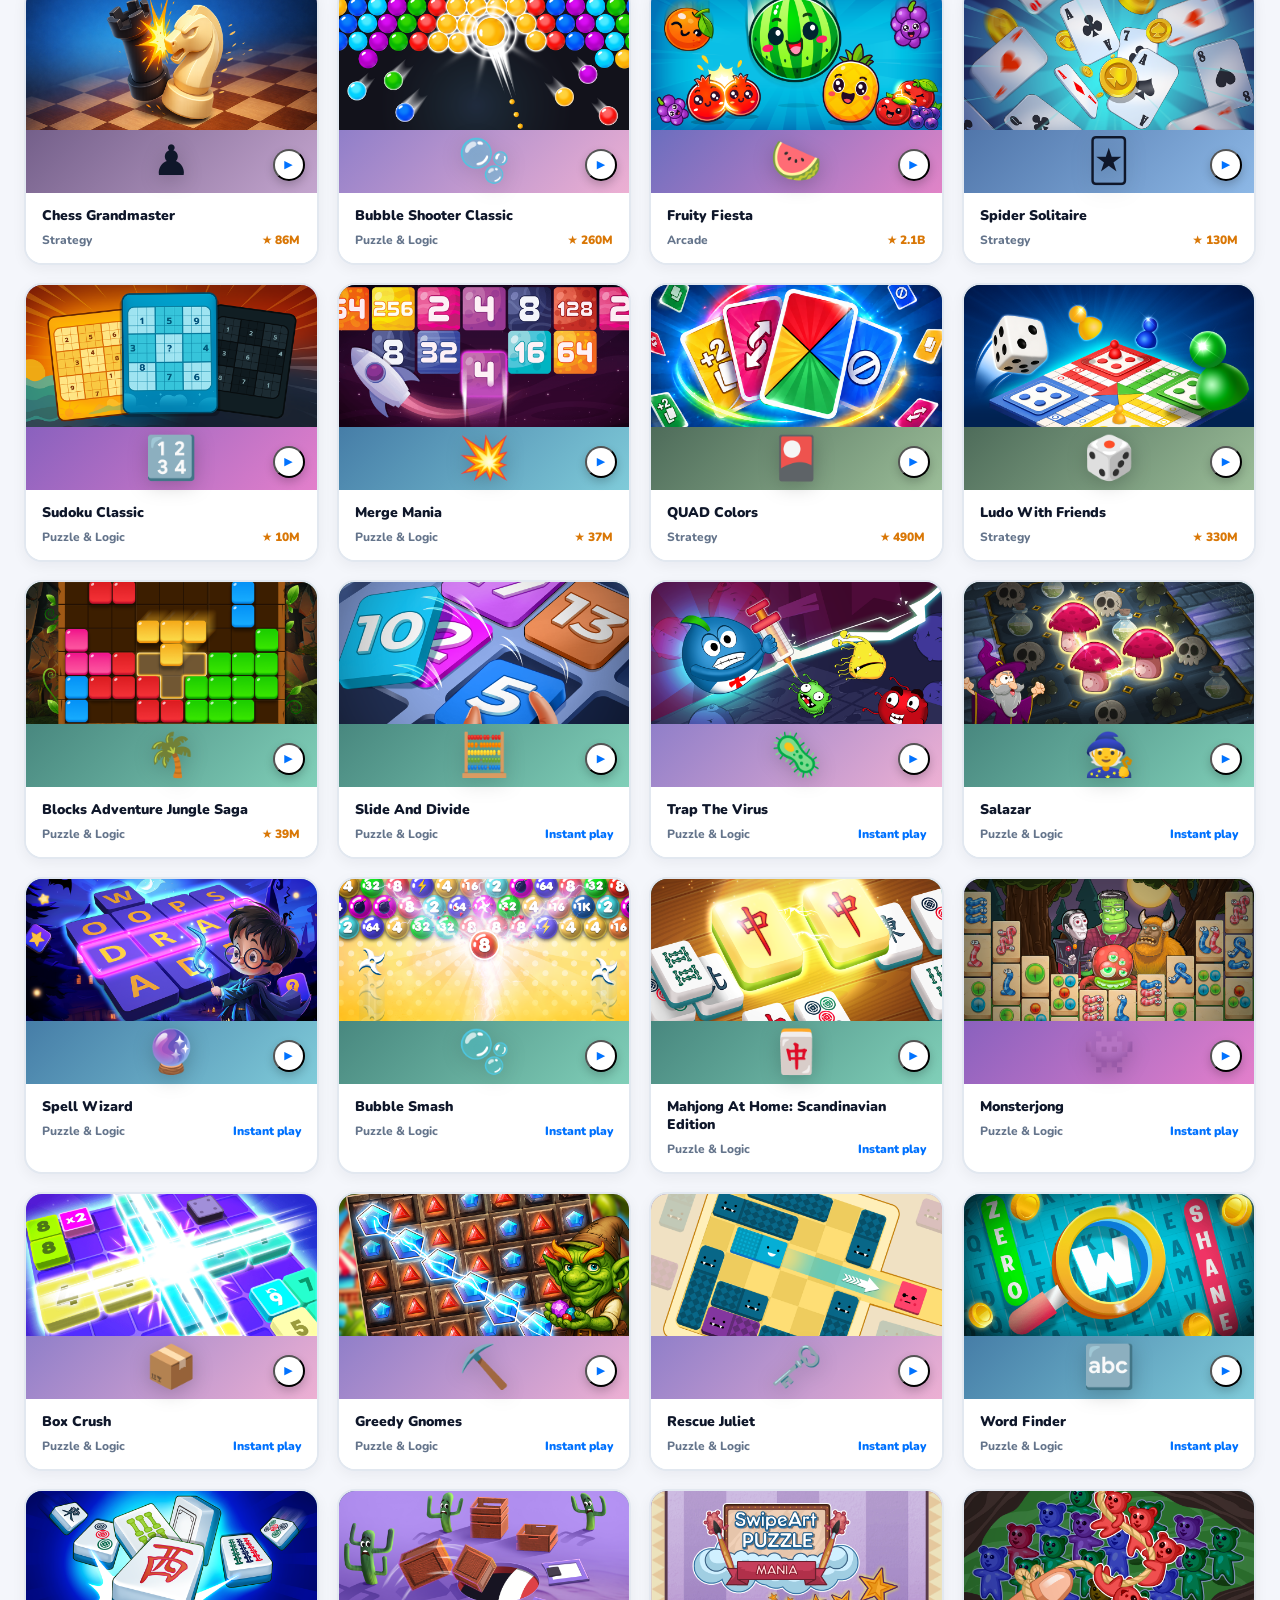
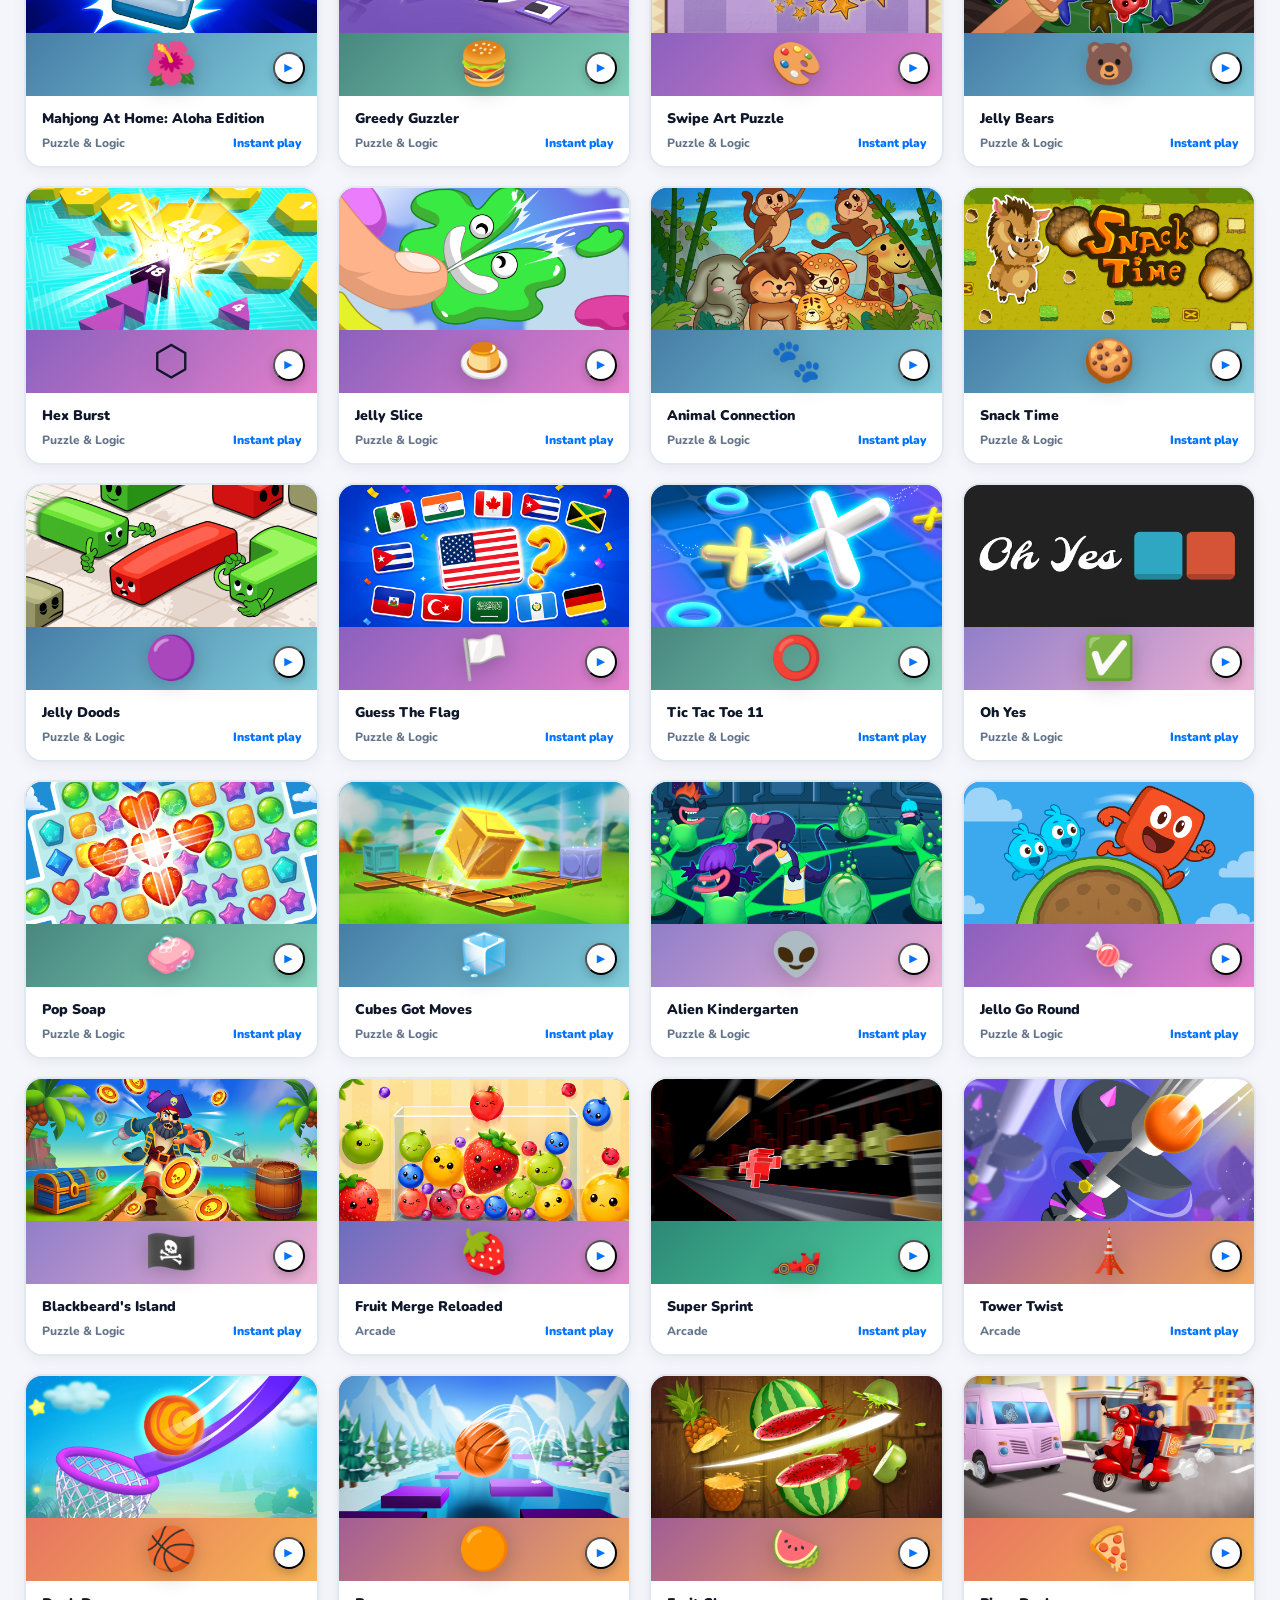
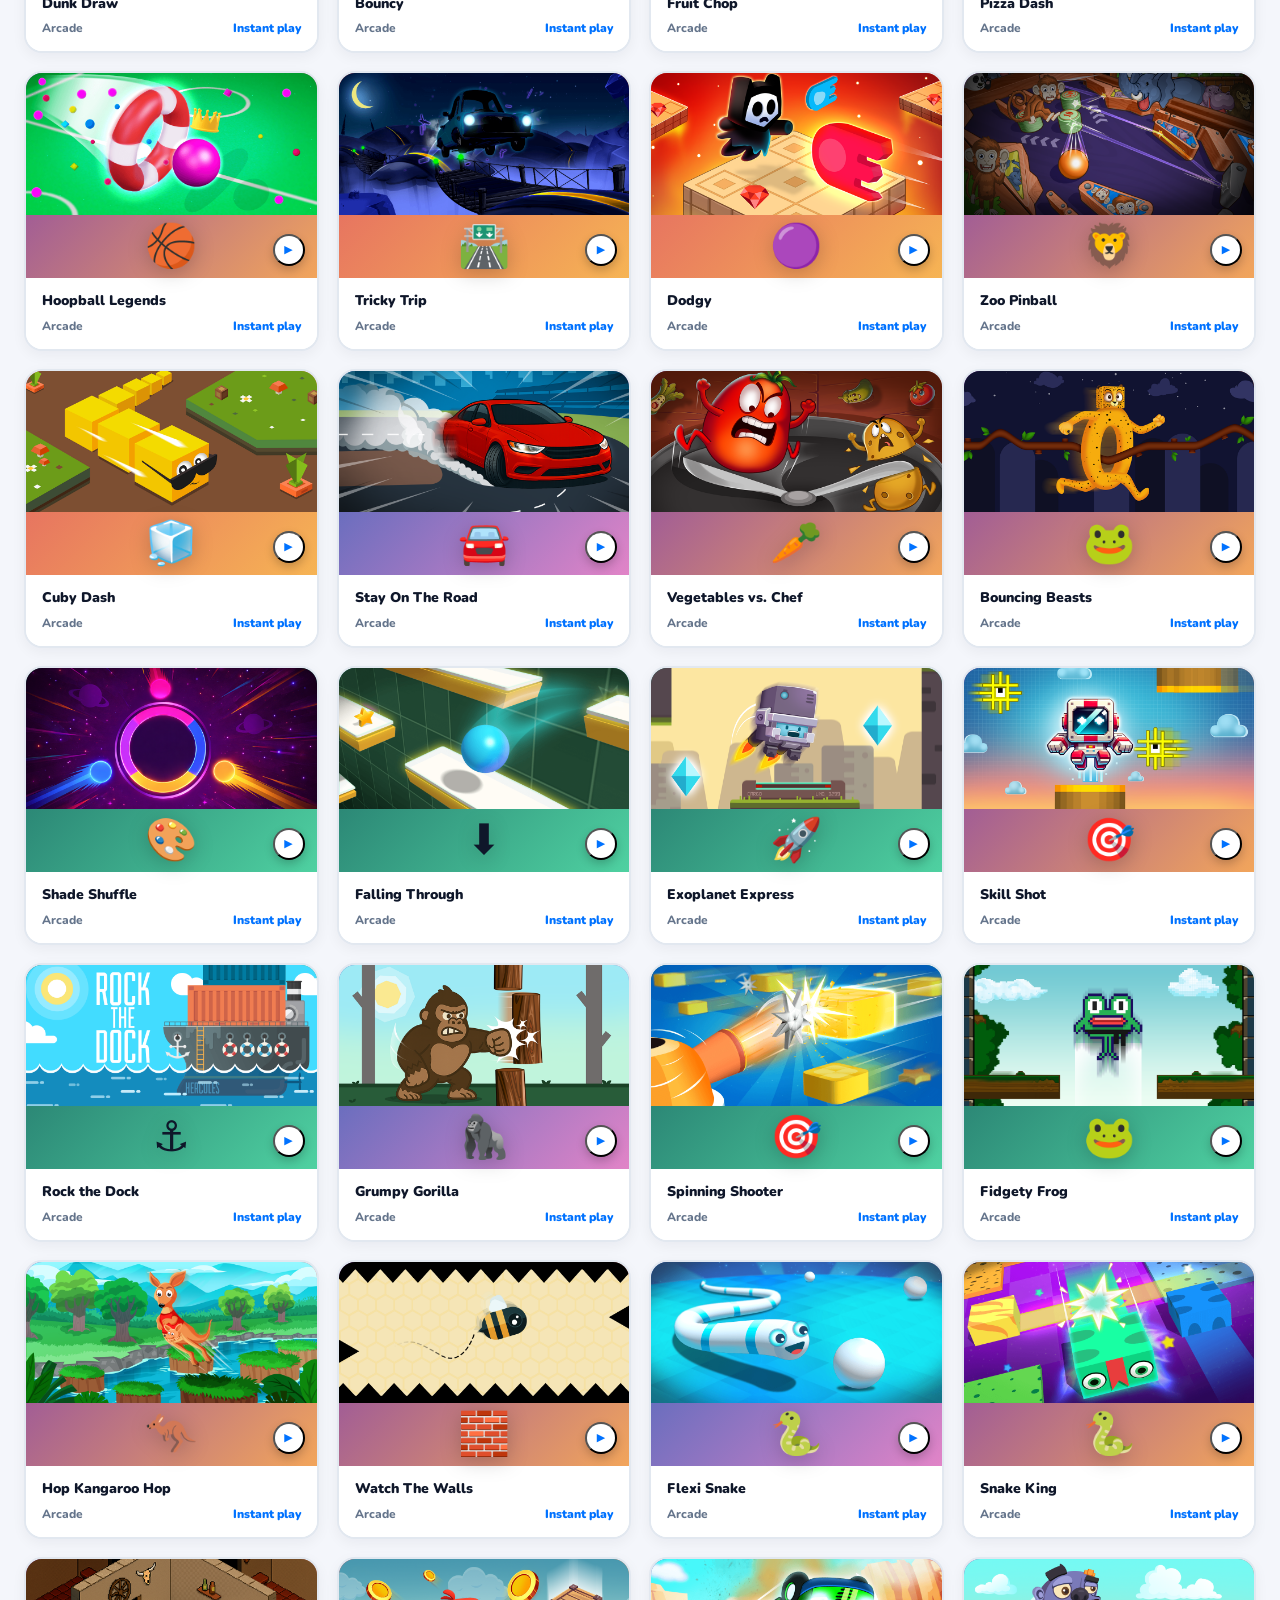
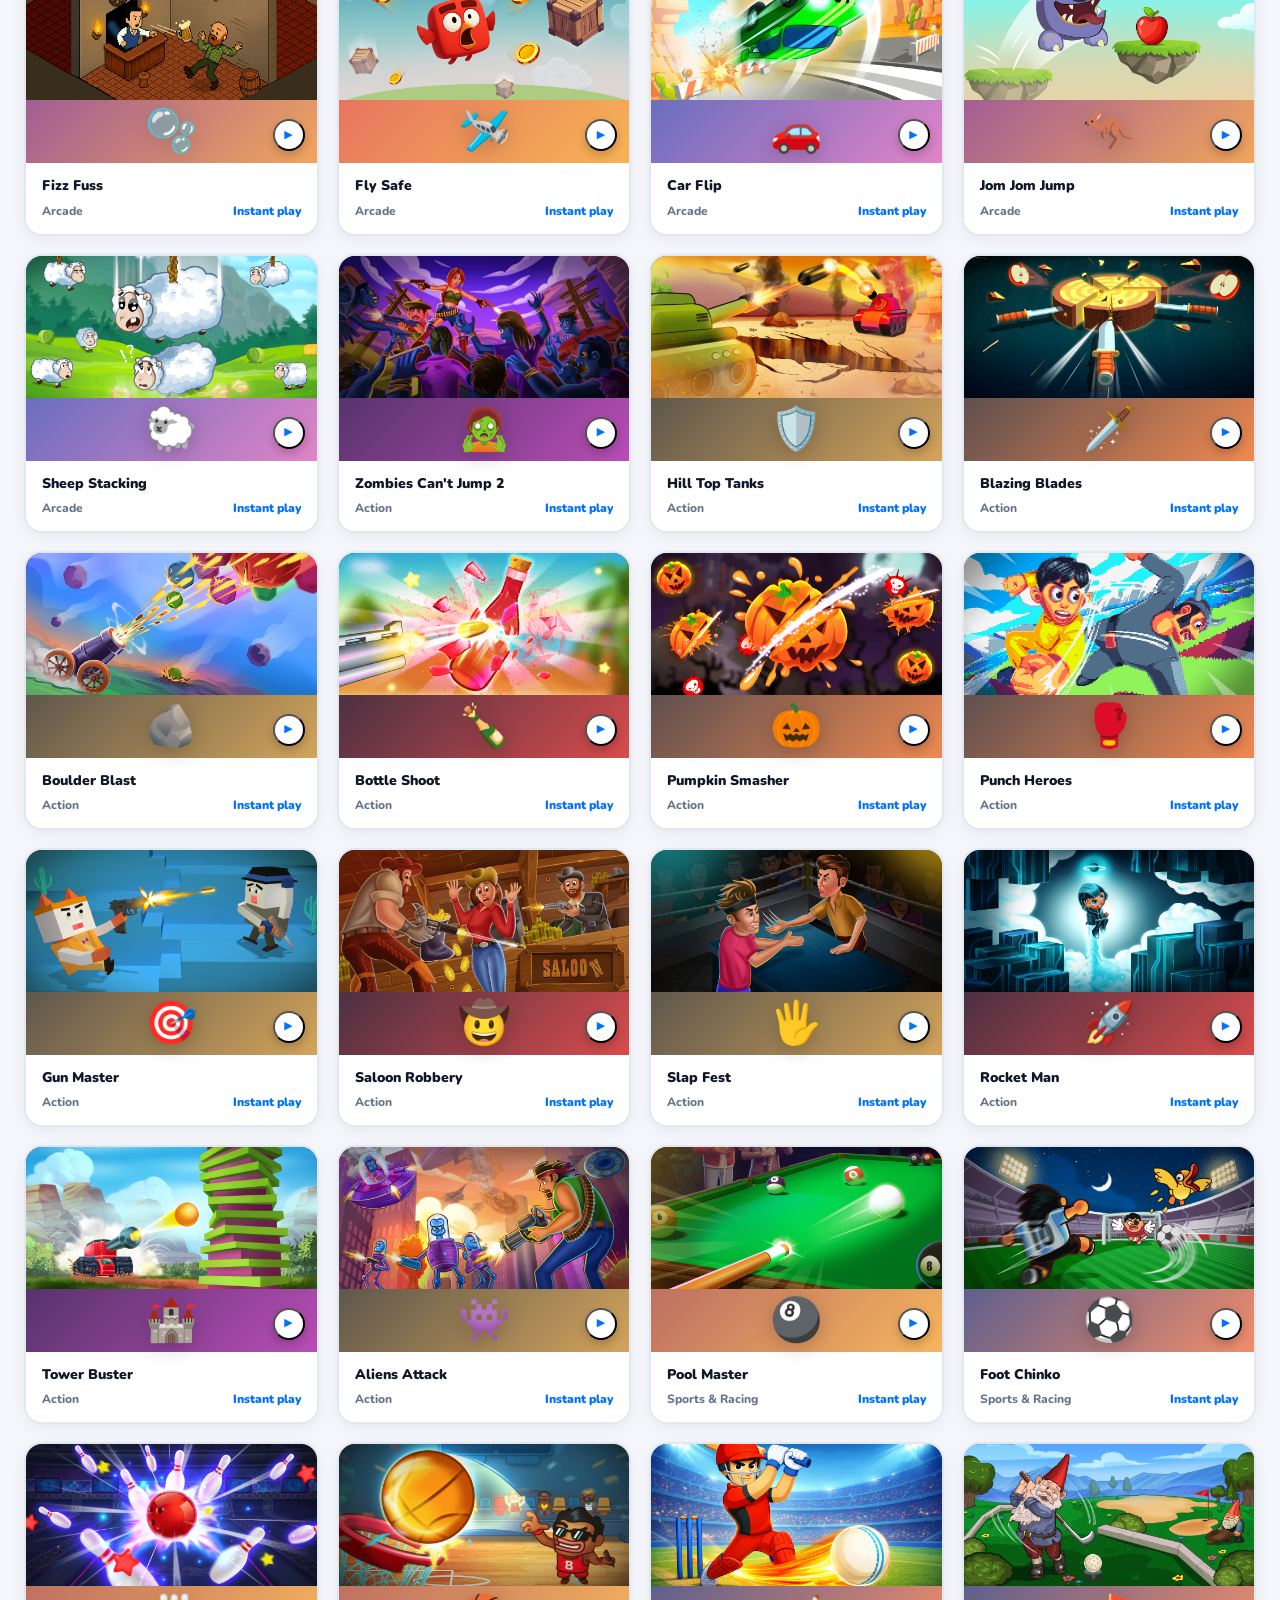
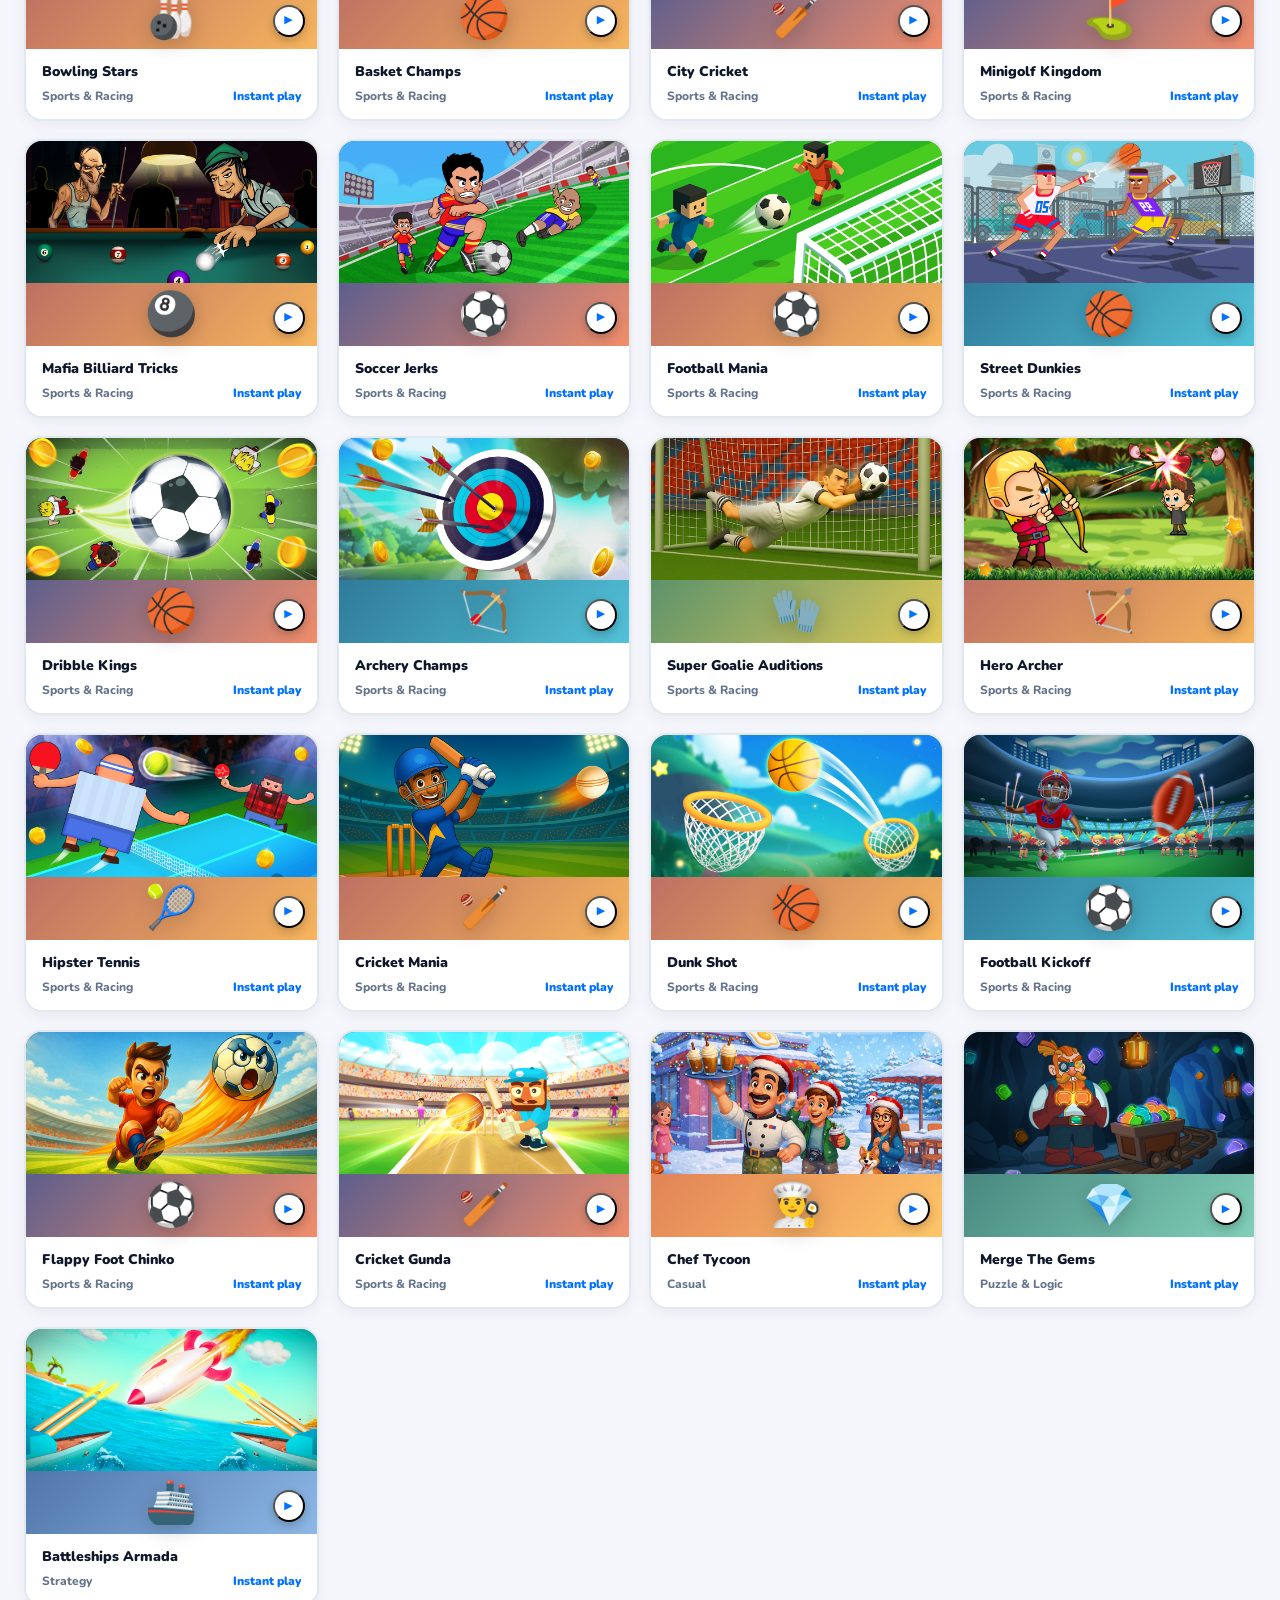
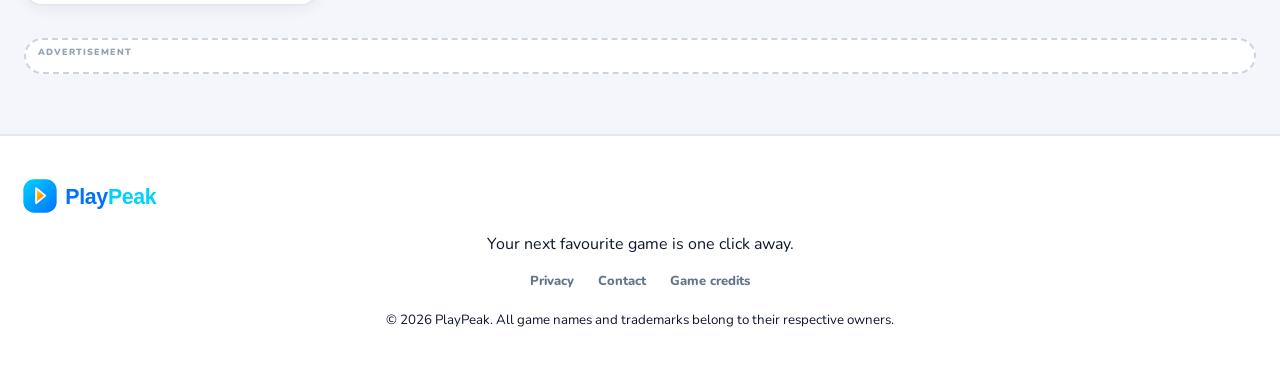
==== commit c081bf5d: "Edit with gemini" ====
--- a/index.html
+++ b/index.html
@@ -3,10 +3,9 @@
 
 <head>
   <meta charset="utf-8">
-<meta name="google-adsense-account" content="ca-pub-6633143653612883">
+  <meta name="google-adsense-account" content="ca-pub-6633143653612883">
   <meta name="viewport" content="width=device-width, initial-scale=1, viewport-fit=cover">
-  <!-- Ad units are placed in the labelled slots below; no duplicate popunder/social scripts in the head. -->
-  <meta name="theme-color" content="#f6f7fb">
+  <meta name="theme-color" content="#0072FF">
   <meta name="color-scheme" content="light">
   <meta name="application-name" content="PlayPeak">
   <meta property="og:site_name" content="PlayPeak">
@@ -15,26 +14,34 @@
   <meta property="og:type" content="website">
   <link rel="icon" type="image/svg+xml" href="favicon.svg">
   <link rel="apple-touch-icon" sizes="180x180" href="apple-touch-icon.png">
-  <meta name="description" content="Discover great free browser games on PlayPeak. Instant play, no downloads—just pick a game and play.">
+  <meta name="description"
+    content="Discover great free browser games on PlayPeak. Instant play, no downloads—just pick a game and play.">
   <title>PlayPeak — Free Online Games to Play Instantly</title>
   <link rel="preconnect" href="https://fonts.googleapis.com">
   <link rel="preconnect" href="https://fonts.gstatic.com" crossorigin>
-  <link href="https://fonts.googleapis.com/css2?family=Manrope:wght@400;500;600;700;800&family=Nunito:wght@500;600;700;800;900&display=swap" rel="stylesheet">
+  <link
+    href="https://fonts.googleapis.com/css2?family=Manrope:wght@400;500;600;700;800&family=Nunito:wght@700;800;900;1000&display=swap"
+    rel="stylesheet">
   <link rel="stylesheet" href="style.css">
 </head>
 
 <body>
-  <a class="skip-link" href="#homeView">Skip to games</a>
+  <!-- Top navigation: Poki-inspired floating pill navbar -->
   <header class="topbar">
-    <button class="brand" id="homeBtn" aria-label="PlayPeak home" title="PlayPeak home">
-      <img class="brand-logo" src="assets/playpeak-logo.svg" width="204" height="48" alt="PlayPeak">
-    </button>
-    <form class="search" id="searchForm" role="search">
-      <span aria-hidden="true">⌕</span>
-      <input id="searchInput" type="search" placeholder="Search games..." autocomplete="off" aria-label="Search games">
-      <kbd>↵</kbd>
-    </form>
-    <button class="icon-btn" id="favoritesBtn" aria-label="Show favorites" title="Favorites">♡</button>
+    <div class="topbar-container">
+      <button class="brand" id="homeBtn" aria-label="PlayPeak home" title="PlayPeak home">
+        <img class="brand-logo" src="assets/playpeak-logo.svg" width="160" height="40" alt="PlayPeak">
+      </button>
+      <form class="search" id="searchForm" role="search">
+        <span class="search-icon" aria-hidden="true">🔍</span>
+        <input id="searchInput" type="search" placeholder="Search games on PlayPeak..." autocomplete="off"
+          aria-label="Search games">
+        <kbd class="search-kbd">⌘K</kbd>
+      </form>
+      <div class="nav-actions">
+        <button class="icon-btn" id="favoritesBtn" aria-label="Show favorites" title="Favorites">♥</button>
+      </div>
+    </div>
   </header>
 
   <main>
@@ -64,7 +71,7 @@
       <div class="ad-slot ad-top" aria-label="Advertisement" data-ad-slot="top-banner">
         <span class="ad-label">ADVERTISEMENT</span>
         <div class="ad-code ad-responsive-banners" id="topAdCode">
-          <!-- Desktop banner: 728 × 90. The companion mobile unit is shown at small viewport widths. -->
+          <!-- Desktop banner: 728 × 90 -->
           <div class="ad-unit ad-unit-desktop" aria-label="Desktop advertisement">
             <script>
               atOptions = {
@@ -77,7 +84,7 @@
             </script>
             <script src="https://bicea.org/22/d41f4b20a3de1a40f18b3a61ef566540"></script>
           </div>
-          <!-- Mobile banner: 320 × 50. -->
+          <!-- Mobile banner: 320 × 50 -->
           <div class="ad-unit ad-unit-mobile" aria-label="Mobile advertisement">
             <script>
               atOptions = {
@@ -124,7 +131,8 @@
       <div class="ad-slot ad-bottom ad-native-slot" aria-label="Advertisement" data-ad-slot="catalog-native-banner">
         <span class="ad-label">ADVERTISEMENT</span>
         <div class="ad-code native-ad-code" id="bottomAdCode">
-          <script async="async" data-cfasync="false" src="https://bicea.org/21/1d3941c589157fb5980a046ad26aa5ed"></script>
+          <script async="async" data-cfasync="false"
+            src="https://bicea.org/21/1d3941c589157fb5980a046ad26aa5ed"></script>
           <div id="container-1d3941c589157fb5980a046ad26aa5ed"></div>
         </div>
       </div>
@@ -141,13 +149,11 @@
       </div>
       <div class="player-layout">
         <div class="player-main">
-
           <div class="game-frame-wrap" id="gameFrameWrap">
             <iframe id="gamePlayerIframe" src="about:blank" title="PlayPeak game player" seamless="seamless"
               allowtransparency="true" allowfullscreen="true" frameborder="0" scrolling="no"
               style="width:100%;height:100%;border:0;display:block;" allow="autoplay; fullscreen; gamepad">
             </iframe>
-
             <div class="game-frame-placeholder" id="gameFramePlaceholder">
               <div class="placeholder-icon">🎮</div>
               <h2>Loading game…</h2>
@@ -190,7 +196,8 @@
   </main>
 
   <footer class="footer">
-    <div class="footer-brand"><img class="footer-logo" src="assets/playpeak-logo.svg" width="188" height="44" alt="PlayPeak"></div>
+    <div class="footer-brand"><img class="footer-logo" src="assets/playpeak-logo.svg" width="160" height="40"
+        alt="PlayPeak"></div>
     <p>Your next favourite game is one click away.</p>
     <div class="footer-links"><a href="#privacy" id="privacyLink">Privacy</a><a href="#contact"
         id="contactLink">Contact</a><a href="#licensing" id="licensingLink">Game credits</a></div>
--- a/style.css
+++ b/style.css
@@ -1,224 +1,657 @@
 /* =========================================================
-   PLAYPEAK / ARCADE POP — PREMIUM RESPONSIVE UI
-   Use with the supplied index.html. Does not touch ad scripts.
+   PLAYPEAK — POKI-INSPIRED ULTRA UI STYLING
    ========================================================= */
 :root {
   color-scheme: light;
-  --page: #f6f7fc;
+  --page-bg: #f4f6fb;
   --surface: #ffffff;
-  --surface-soft: #f0f2fb;
-  --ink: #19213d;
-  --muted: #727b98;
-  --line: #e4e8f4;
-  --brand: #6556d9;
-  --brand-dark: #4839b4;
-  --shadow-sm: 0 5px 18px rgba(30, 42, 89, .06);
-  --shadow-md: 0 16px 36px rgba(30, 42, 89, .11);
-  --shadow-lift: 0 18px 38px rgba(44, 43, 106, .18);
-  --radius-xl: 28px;
-  --radius-lg: 22px;
-  --radius-md: 17px;
-  --radius-sm: 12px;
-  --content: 1440px;
-  font-family: 'Nunito', Inter, ui-sans-serif, system-ui, -apple-system, BlinkMacSystemFont, 'Segoe UI', sans-serif;
-}
-* { box-sizing: border-box; }
-html { min-width: 320px; scroll-behavior: smooth; scroll-padding-top: 100px; }
-body { margin: 0; color: var(--ink); background: var(--page); font-family: inherit; line-height: 1.5; -webkit-font-smoothing: antialiased; }
-button, input { font: inherit; }
-button { -webkit-tap-highlight-color: transparent; }
-button:focus-visible, a:focus-visible, input:focus-visible { outline: 3px solid rgba(101,86,217,.38); outline-offset: 3px; }
-img { display: block; max-width: 100%; }
-.hidden { display: none !important; }
-main { width: min(var(--content), calc(100% - 64px)); margin: 0 auto; }
-
-/* Top navigation */
-.topbar { position: sticky; z-index: 50; top: 0; display: flex; align-items: center; gap: 22px; width: 100%; padding: 14px max(32px, calc((100vw - var(--content)) / 2)); background: rgba(255,255,255,.88); border-bottom: 1px solid rgba(224,229,243,.84); backdrop-filter: blur(18px); -webkit-backdrop-filter: blur(18px); }
-.brand { display: inline-flex; align-items: center; gap: 11px; flex-shrink: 0; border: 0; padding: 0; background: transparent; color: var(--ink); cursor: pointer; }
-.brand-mark { display: grid; place-items: center; width: 42px; height: 42px; border-radius: 14px; color: #fff; background: linear-gradient(140deg,#7669ed,#5142c4); font-size: 22px; font-weight: 1000; line-height: 1; box-shadow: 0 7px 16px rgba(86,72,201,.24); }
-.brand-mark span { display: inline; color: #ffce78; }
-.brand-name { font-size: 19px; font-weight: 1000; letter-spacing: -.7px; }
-.brand-name span { color: var(--brand); }
-.search { display: flex; align-items: center; gap: 11px; width: min(560px, 52vw); height: 46px; margin: 0 auto; padding: 0 14px; color: #9aa2bc; background: #f6f7fc; border: 1px solid #e7eaf5; border-radius: 15px; transition: box-shadow .2s ease, border-color .2s ease, background .2s ease; }
-.search:focus-within { background: #fff; border-color: #b7b0f1; box-shadow: 0 0 0 4px rgba(101,86,217,.09); }
-.search > span { font-size: 27px; line-height: 1; transform: rotate(-15deg); }
-.search input { min-width: 0; width: 100%; padding: 0; color: var(--ink); border: 0; outline: 0; background: transparent; font-size: 14px; }
-.search input::placeholder { color: #929ab2; }
-.search kbd { flex-shrink: 0; display: grid; place-items: center; min-width: 25px; height: 25px; border: 1px solid #e0e4f1; border-radius: 7px; color: #929ab2; background: #fff; font-size: 11px; font-weight: 700; font-family: inherit; }
-.icon-btn { display: grid; place-items: center; width: 44px; height: 44px; flex: 0 0 44px; border: 1px solid var(--line); border-radius: 14px; color: #525b7b; background: #fff; font-size: 25px; cursor: pointer; transition: .2s ease; }
-.icon-btn:hover, .icon-btn.active { color: #e44d83; border-color: #f5c5d7; background: #fff3f7; }
-
-/* Hero */
-.hero { position: relative; display: grid; grid-template-columns: 1fr .82fr; align-items: center; min-height: 298px; margin: 29px 0 24px; padding: 38px clamp(24px,4.2vw,64px); overflow: hidden; isolation: isolate; color: #fff; border-radius: var(--radius-xl); background: radial-gradient(circle at 82% 12%,rgba(255,255,255,.22),transparent 23%), linear-gradient(115deg,#272447 0%,#4941a3 55%,#7567e6 100%); box-shadow: 0 18px 38px rgba(58,51,130,.17); }
-.hero::before { position: absolute; z-index: -1; content: ''; width: 440px; height: 440px; border: 1px solid rgba(255,255,255,.12); border-radius: 50%; right: -45px; top: -164px; box-shadow: 0 0 0 35px rgba(255,255,255,.035), 0 0 0 75px rgba(255,255,255,.025); }
-.hero-copy { z-index: 2; max-width: 560px; }
-.eyebrow { display: inline-flex; align-items: center; gap: 9px; margin-bottom: 12px; color: #d7d2ff; font-size: 11px; font-weight: 1000; letter-spacing: 1.4px; }
-.live-dot { width: 7px; height: 7px; border-radius: 50%; background: #71e9b6; box-shadow: 0 0 0 4px rgba(113,233,182,.14); }
-.hero h1 { margin: 0; font-size: clamp(36px, 4vw, 57px); line-height: .98; letter-spacing: -2.2px; font-weight: 1000; }
-.hero h1 span { color: #c7c0ff; }
-.hero p { max-width: 400px; margin: 17px 0 23px; color: rgba(255,255,255,.79); font-size: 15px; }
-.primary-btn { display: inline-flex; align-items: center; justify-content: center; gap: 18px; min-height: 46px; padding: 0 19px; border: 0; border-radius: 14px; color: #312b70; background: #fff; text-decoration: none; font-weight: 1000; font-size: 13px; cursor: pointer; box-shadow: 0 8px 18px rgba(22,19,63,.12); transition: transform .2s ease, box-shadow .2s ease; }
-.primary-btn:hover { transform: translateY(-2px); box-shadow: 0 12px 22px rgba(22,19,63,.2); }
-.primary-btn span { font-size: 18px; }
-.hero-art { position: relative; min-height: 210px; }
-.art-sun { position: absolute; width: 134px; height: 134px; top: 22px; right: 19%; border-radius: 50%; background: linear-gradient(145deg,#f9d779,#f7a95b); box-shadow: 0 0 50px rgba(251,190,110,.18); }
-.art-controller { position: absolute; z-index: 2; width: 226px; height: 130px; top: 75px; right: 15%; border: 5px solid #fff; border-radius: 48px 48px 55px 55px; background: linear-gradient(145deg,#e6e8ff,#b4b8ff); transform: rotate(-13deg); box-shadow: 0 24px 38px rgba(21,19,65,.3), inset 0 -8px rgba(76,65,170,.14); }
-.art-controller::before { position: absolute; content: ''; width: 46px; height: 16px; left: 38px; top: 47px; border-radius: 5px; background: #5145bd; }
-.art-controller::after { position: absolute; content: ''; width: 16px; height: 46px; left: 53px; top: 32px; border-radius: 5px; background: #5145bd; }
-.art-controller span, .art-controller i, .art-controller b, .art-controller em { position: absolute; display: block; border-radius: 50%; }
-.art-controller span { width: 20px; height: 20px; right: 42px; top: 37px; background: #ff799d; box-shadow: 20px 23px 0 #6556d9; }
-.art-controller i { width: 18px; height: 18px; right: 71px; top: 72px; background: #71d7bc; }
-.art-controller b { right: 86px; top: 31px; color: #5145bd; font-size: 24px; }
-.art-controller em { right: 22px; top: 69px; color: #5145bd; font-size: 16px; }
-.art-star { position: absolute; color: #ffde89; font-size: 31px; }
-.star-one { top: 8px; right: 8%; }
-.star-two { bottom: 11px; right: 22%; color: #b6e9ff; font-size: 24px; }
-.art-orbit { position: absolute; border: 1px solid rgba(255,255,255,.28); border-radius: 50%; transform: rotate(-25deg); }
-.orbit-one { width: 320px; height: 110px; top: 60px; right: 0; }
-.orbit-two { width: 260px; height: 82px; top: 75px; right: 30px; }
-
-/* Ad placements — clean, responsive and sized to the selected units */
-.ad-slot { position: relative; display: flex; flex-direction: column; align-items: center; justify-content: center; min-height: 112px; margin: 25px 0 35px; padding: 19px 12px 12px; overflow: hidden; border: 1px solid #e4e8f4; border-radius: 16px; background: rgba(255,255,255,.72); box-shadow: 0 5px 18px rgba(30,42,89,.035); }
-.ad-label { position: absolute; top: 6px; left: 11px; color: #a3abc1; font-size: 8px; font-weight: 900; letter-spacing: 1.1px; }
-.ad-code { display: flex; align-items: center; justify-content: center; width: 100%; max-width: 100%; text-align: center; }
-.ad-code iframe { display: block; max-width: 100%; border: 0; }
-.ad-unit { display: flex; align-items: center; justify-content: center; width: 100%; max-width: 100%; min-width: 0; }
-.ad-unit-desktop { display: flex; }
-.ad-unit-mobile { display: none; }
-.ad-unit-desktop iframe { width: 728px; max-width: 100%; height: 90px; }
-.ad-unit-mobile iframe { width: 320px; max-width: 100%; height: 50px; }
-.ad-responsive-banners { min-height: 90px; }
-.ad-native-slot { min-height: 150px; }
-.native-ad-code { min-height: 110px; }
-#container-1d3941c589157fb5980a046ad26aa5ed { width: 100%; max-width: 100%; }
-#container-1d3941c589157fb5980a046ad26aa5ed iframe, #container-1d3941c589157fb5980a046ad26aa5ed img { max-width: 100%; }
-.ad-bottom { margin-top: 36px; margin-bottom: 36px; }
-.ad-slot.player-ad { margin: 24px 0; min-height: 292px; }
-.player-ad-code { min-height: 250px; }
-.player-ad-code iframe { width: 300px; max-width: 100%; height: 250px; }
-@media (max-width: 780px) { .ad-unit-desktop { display: none; } .ad-unit-mobile { display: flex; } .ad-responsive-banners { min-height: 50px; } .ad-top { min-height: 76px; } }
-
-/* Section headings */
-.section-block { margin: 38px 0; }
-.section-heading { display: flex; align-items: center; justify-content: space-between; gap: 18px; margin-bottom: 18px; }
-.section-heading > div:first-child { min-width: 0; }
-.section-heading h2 { display: inline; margin: 0; color: var(--ink); font-size: clamp(20px,2vw,24px); line-height: 1.2; letter-spacing: -.6px; font-weight: 1000; }
-.section-heading p { margin: 5px 0 0; color: var(--muted); font-size: 12px; font-weight: 700; }
-.section-emoji { display: inline-block; margin-right: 11px; font-size: 22px; vertical-align: -2px; }
-.text-btn { display: inline-flex; align-items: center; gap: 9px; flex-shrink: 0; border: 0; padding: 9px 3px 9px 12px; color: var(--brand); background: transparent; font-size: 12px; font-weight: 1000; cursor: pointer; }
-.text-btn span { font-size: 17px; transition: transform .2s ease; }
-.text-btn:hover span { transform: translateX(4px); }
-.result-count { padding: 7px 11px; border: 1px solid #e3e6f2; border-radius: 10px; color: var(--muted); background: #fff; font-size: 11px; font-weight: 900; white-space: nowrap; }
-
-/* Featured banner cards */
-.featured-grid { display: grid; grid-template-columns: repeat(3,minmax(0,1fr)); gap: 14px; }
-.feature-card { position: relative; display: flex; flex-direction: column; justify-content: space-between; width: 100%; min-width: 0; min-height: 154px; aspect-ratio: 2.15 / 1; padding: 18px; overflow: hidden; isolation: isolate; border: 0; border-radius: 21px; color: #fff; background: var(--card-bg,linear-gradient(135deg,#4c5ab2,#cf72b2)); box-shadow: var(--shadow-sm); text-align: left; cursor: pointer; transition: transform .22s ease, box-shadow .22s ease, filter .22s ease; }
-.feature-card:hover { transform: translateY(-4px); box-shadow: var(--shadow-lift); filter: saturate(1.05); }
-.feature-card:active { transform: translateY(-1px) scale(.995); }
-.feature-card::before { position: absolute; z-index: -1; inset: 0; content: ''; background: linear-gradient(100deg,rgba(19,21,47,.68),rgba(19,21,47,.08) 100%); }
-.feature-card.has-image::before { background: linear-gradient(90deg,rgba(12,18,40,.78) 0%,rgba(12,18,40,.38) 55%,rgba(12,18,40,.05) 100%), linear-gradient(0deg,rgba(12,18,40,.5),transparent 50%); }
-.feature-banner-image { position: absolute; z-index: -2; inset: 0; width: 100%; height: 100%; object-fit: cover; transition: transform .5s cubic-bezier(.2,.75,.25,1); }
-.feature-card:hover .feature-banner-image { transform: scale(1.06); }
-.feature-top { display: flex; align-items: center; justify-content: space-between; gap: 10px; }
-.feature-badge { display: inline-flex; align-items: center; max-width: 70%; padding: 6px 10px; overflow: hidden; border: 1px solid rgba(255,255,255,.18); border-radius: 9px; color: #fff; background: rgba(255,255,255,.2); backdrop-filter: blur(10px); font-size: 9px; line-height: 1; font-weight: 1000; letter-spacing: .5px; text-overflow: ellipsis; white-space: nowrap; }
-.play-circle { display: grid; place-items: center; width: 32px; height: 32px; flex: 0 0 32px; border-radius: 50%; color: #272847; background: #fff; font-size: 12px; box-shadow: 0 4px 9px rgba(0,0,0,.11); transition: transform .2s ease; }
-.feature-card:hover .play-circle { transform: scale(1.08); }
-.feature-info { position: relative; z-index: 1; max-width: 90%; }
-.feature-info h3 { margin: 0; font-size: clamp(14px,1.4vw,17px); font-weight: 1000; letter-spacing: -.3px; line-height: 1.18; text-wrap: balance; text-shadow: 0 1px 4px rgba(0,0,0,.12); }
-.feature-info p { margin: 6px 0 0; color: rgba(255,255,255,.88); font-size: 10px; font-weight: 800; }
-
-/* Category chips */
-.category-strip { position: sticky; z-index: 20; top: 74px; display: flex; gap: 9px; margin: 28px 0 26px; padding: 10px 0; overflow-x: auto; overscroll-behavior-x: contain; scrollbar-width: none; background: rgba(246,247,252,.92); backdrop-filter: blur(12px); }
-.category-strip::-webkit-scrollbar { display: none; }
-.category-chip { display: inline-flex; align-items: center; justify-content: center; gap: 8px; flex-shrink: 0; min-height: 40px; padding: 0 15px; border: 1px solid #e2e6f2; border-radius: 13px; color: #69728e; background: #fff; font-size: 12px; font-weight: 900; white-space: nowrap; cursor: pointer; transition: .18s ease; box-shadow: 0 2px 5px rgba(31,45,86,.02); }
-.category-chip:hover { color: var(--brand); border-color: #cfcaf9; background: #fdfcff; }
-.category-chip.active { color: #fff; border-color: #5145bd; background: linear-gradient(135deg,#6b5de1,#5145bd); box-shadow: 0 7px 15px rgba(87,75,199,.2); }
-.category-chip span { font-size: 15px; }
-
-/* Main game catalog */
-.games-section { margin-top: 32px; }
-.game-grid { display: grid; grid-template-columns: repeat(4,minmax(0,1fr)); gap: 18px 15px; }
-.game-card { min-width: 0; overflow: hidden; border: 1px solid rgba(229,232,244,.9); border-radius: 19px; background: var(--surface); box-shadow: 0 5px 17px rgba(25,36,82,.045); cursor: pointer; transition: transform .2s ease, border-color .2s ease, box-shadow .2s ease; }
-.game-card:hover { transform: translateY(-4px); border-color: #d9d4fb; box-shadow: 0 15px 28px rgba(38,42,102,.12); }
-.game-card:focus-visible { outline: 3px solid rgba(101,86,217,.4); outline-offset: 3px; }
-.game-cover { position: relative; display: grid; place-items: center; aspect-ratio: 1.72 / 1; min-height: 112px; overflow: hidden; isolation: isolate; background: var(--cover,linear-gradient(135deg,#5145bd,#b95ab3)); }
-.game-cover::after { position: absolute; z-index: -1; inset: 0; content: ''; background: linear-gradient(180deg,rgba(20,23,51,.02),rgba(20,23,51,.22)); }
-.game-cover.has-banner::after { z-index: 1; background: linear-gradient(180deg,rgba(18,22,43,.02) 25%,rgba(18,22,43,.38)); }
-.game-banner-image { position: absolute; z-index: 0; inset: 0; width: 100%; height: 100%; object-fit: cover; object-position: center; transition: transform .45s cubic-bezier(.2,.75,.25,1), filter .3s ease; }
-.game-card:hover .game-banner-image { transform: scale(1.055); filter: saturate(1.08); }
-.game-art { position: relative; z-index: 1; display: grid; place-items: center; width: 70px; height: 70px; border: 1px solid rgba(255,255,255,.26); border-radius: 23px; color: white; background: rgba(255,255,255,.12); backdrop-filter: blur(8px); font-size: 39px; filter: drop-shadow(0 9px 10px rgba(20,20,60,.2)); transform: rotate(-6deg); transition: transform .22s ease; }
-.game-card:hover .game-art { transform: rotate(0deg) scale(1.06); }
-.game-cover.has-banner .game-art { display: none; }
-.game-play { position: absolute; z-index: 2; right: 12px; bottom: 12px; display: grid; place-items: center; width: 30px; height: 30px; border: 0; border-radius: 50%; color: #352e7a; background: rgba(255,255,255,.95); box-shadow: 0 4px 10px rgba(0,0,0,.17); font-size: 11px; pointer-events: none; }
-.game-meta { min-height: 73px; padding: 12px 13px 13px; }
-.game-meta h3 { display: -webkit-box; -webkit-box-orient: vertical; -webkit-line-clamp: 2; margin: 0; overflow: hidden; color: var(--ink); font-size: 13px; line-height: 1.3; font-weight: 1000; letter-spacing: -.15px; }
-.game-meta p { display: flex; align-items: center; justify-content: space-between; gap: 8px; margin: 7px 0 0; color: var(--muted); font-size: 10px; font-weight: 800; }
-.game-meta p > span:first-child { overflow: hidden; text-overflow: ellipsis; white-space: nowrap; }
-.rating { color: #d79a37; white-space: nowrap; }
-.quick-play-label { color: #7b72c9; white-space: nowrap; }
-.empty-state { padding: 54px 18px; border: 1px dashed #dce1f0; border-radius: var(--radius-lg); background: #fff; text-align: center; }
-.empty-state > span { font-size: 36px; }
-.empty-state h3 { margin: 9px 0 4px; }
-.empty-state p { margin: 0 0 18px; color: var(--muted); font-size: 13px; }
-.secondary-btn { min-height: 40px; padding: 0 15px; border: 1px solid #dcdff0; border-radius: 12px; color: var(--brand); background: #fff; font-weight: 900; cursor: pointer; }
-
-/* Player view */
-.player-view { min-height: 65vh; padding: 23px 0 45px; }
-.back-btn { display: inline-flex; align-items: center; gap: 10px; min-height: 40px; padding: 0 13px; border: 1px solid #e0e4f1; border-radius: 12px; color: #5c6685; background: #fff; font-size: 12px; font-weight: 900; cursor: pointer; }
-.back-btn:hover { color: var(--brand); border-color: #ccc7f8; }
-.back-btn span { font-size: 18px; }
-.player-heading { display: flex; align-items: center; justify-content: space-between; gap: 20px; margin: 23px 0 22px; }
-.player-heading > div { min-width: 0; }
-.player-kicker { display: inline-flex; margin-bottom: 6px; padding: 5px 9px; border-radius: 8px; color: var(--brand); background: #eeecff; font-size: 9px; font-weight: 1000; letter-spacing: 1px; }
-.player-heading h1 { margin: 0; font-size: clamp(28px,4vw,43px); line-height: 1.08; letter-spacing: -1.3px; font-weight: 1000; }
-.player-heading p { max-width: 720px; margin: 9px 0 0; color: var(--muted); font-size: 13px; }
-.favorite-toggle { font-size: 27px; }
-.player-layout { display: grid; grid-template-columns: minmax(0,1fr) 280px; align-items: start; gap: 21px; }
-.player-main { min-width: 0; }
-.game-frame-wrap { position: relative; width: 100%; aspect-ratio: 16 / 9; min-height: 300px; overflow: hidden; border: 1px solid #262b47; border-radius: 20px; background: #101321; box-shadow: var(--shadow-md); }
-.game-frame-wrap iframe { display: block; width: 100%; height: 100%; min-height: 300px; border: 0; background: #101321; }
-.game-frame-wrap:fullscreen { aspect-ratio: auto; width: 100vw; height: 100vh; border-radius: 0; }
-.game-frame-wrap:fullscreen iframe { height: 100vh; }
-.game-frame-placeholder { position: absolute; inset: 0; display: flex; flex-direction: column; align-items: center; justify-content: center; padding: 25px; color: #fff; background: radial-gradient(circle at 50% 15%,#333b70,#111426 72%); text-align: center; }
-.placeholder-icon { display: grid; place-items: center; width: 64px; height: 64px; border-radius: 20px; background: rgba(255,255,255,.1); font-size: 32px; }
-.game-frame-placeholder h2 { margin: 13px 0 5px; font-size: 21px; }
-.game-frame-placeholder p { max-width: 450px; color: #c2c7e2; font-size: 12px; }
-.game-frame-placeholder .primary-btn { margin-top: 8px; }
-.player-toolbar { display: flex; align-items: center; justify-content: space-between; gap: 12px; margin: 10px 0 20px; padding: 10px 13px; border: 1px solid #e4e7f3; border-radius: 13px; background: #fff; }
-.player-toolbar span { color: var(--muted); font-size: 10px; font-weight: 800; }
-.player-toolbar button { border: 0; padding: 7px 10px; border-radius: 9px; color: #5a4bc5; background: #f0eeff; font-size: 11px; font-weight: 1000; cursor: pointer; }
-.about-game { padding: 20px; border: 1px solid #e4e7f3; border-radius: 18px; background: #fff; }
-.about-game h2, .related-panel h2 { margin: 0 0 10px; font-size: 17px; font-weight: 1000; letter-spacing: -.3px; }
-.about-game p { margin: 0; color: var(--muted); font-size: 12px; line-height: 1.8; }
-.tag-row { display: flex; flex-wrap: wrap; gap: 7px; margin-top: 15px; }
-.tag { display: inline-flex; align-items: center; padding: 6px 10px; border: 1px solid #e6e5f6; border-radius: 9px; color: #6157a8; background: #f8f7ff; font-size: 10px; font-weight: 900; }
-.related-panel { min-width: 0; padding: 19px; border: 1px solid #e4e7f3; border-radius: 18px; background: #fff; }
-.related-panel h2 { margin-bottom: 13px; }
-.related-list { display: grid; gap: 9px; }
-.related-item { display: flex; align-items: center; gap: 11px; width: 100%; min-width: 0; padding: 8px; border: 1px solid transparent; border-radius: 13px; background: #f8f9fd; color: var(--ink); text-align: left; cursor: pointer; transition: .18s ease; }
-.related-item:hover { border-color: #ded9fc; background: #f2f0ff; }
-.related-art { position: relative; display: grid; place-items: center; width: 54px; height: 54px; flex: 0 0 54px; overflow: hidden; border-radius: 12px; color: #fff; background: var(--cover); font-size: 25px; }
-.related-banner-image { position: absolute; inset: 0; width: 100%; height: 100%; object-fit: cover; }
-.related-item > span:last-child { min-width: 0; }
-.related-item strong { display: -webkit-box; -webkit-box-orient: vertical; -webkit-line-clamp: 2; overflow: hidden; font-size: 11px; line-height: 1.35; font-weight: 1000; }
-.related-item small { display: block; margin-top: 4px; color: var(--muted); font-size: 9px; font-weight: 800; }
-
-/* Footer and toasts */
-.footer { display: flex; flex-direction: column; align-items: center; gap: 9px; margin-top: 50px; padding: 33px 24px 27px; border-top: 1px solid #e4e8f3; background: rgba(255,255,255,.65); text-align: center; }
-.footer-brand { display: inline-flex; align-items: center; gap: 9px; font-size: 15px; font-weight: 1000; }
-.footer-brand .brand-mark { width: 31px; height: 31px; border-radius: 10px; font-size: 17px; }
-.footer p { margin: 0; color: var(--muted); font-size: 12px; }
-.footer-links { display: flex; justify-content: center; flex-wrap: wrap; gap: 17px; margin: 8px 0; }
-.footer-links a { color: #66708d; font-size: 11px; text-decoration: none; font-weight: 800; }
-.footer-links a:hover { color: var(--brand); }
-.footer small { color: #9aa2b7; font-size: 10px; }
-.toast { position: fixed; z-index: 100; right: 22px; bottom: 22px; max-width: min(360px,calc(100vw - 32px)); padding: 12px 16px; border: 1px solid rgba(255,255,255,.14); border-radius: 13px; color: #fff; background: #282747; box-shadow: 0 12px 32px rgba(25,26,67,.24); font-size: 12px; font-weight: 900; opacity: 0; pointer-events: none; transform: translateY(10px); transition: opacity .22s ease, transform .22s ease; }
-.toast.show { opacity: 1; transform: translateY(0); }
-
-/* Responsive */
-@media (min-width: 1500px) { .game-grid { grid-template-columns: repeat(5,minmax(0,1fr)); } }
-@media (max-width: 1100px) { main { width: calc(100% - 44px); } .topbar { padding-right: 22px; padding-left: 22px; } .game-grid { grid-template-columns: repeat(4,minmax(0,1fr)); gap: 13px; } .player-layout { grid-template-columns: minmax(0,1fr) 245px; gap: 15px; } .featured-grid { gap: 12px; } .feature-card { padding: 14px; min-height: 142px; } }
-@media (max-width: 820px) { main { width: calc(100% - 32px); } .topbar { gap: 12px; padding: 11px 16px; } .brand-name { display: none; } .brand-mark { width: 39px; height: 39px; } .search { width: 100%; height: 43px; } .hero { grid-template-columns: 1fr .55fr; min-height: 260px; padding: 30px 28px; border-radius: 23px; } .art-controller { right: 0; transform: rotate(-13deg) scale(.8); transform-origin: center right; } .art-sun { right: 0; transform: scale(.8); } .orbit-one,.orbit-two { right: -30px; } .featured-grid { grid-template-columns: repeat(2,minmax(0,1fr)); } .feature-card { min-height: 145px; aspect-ratio: 1.9 / 1; } .game-grid { grid-template-columns: repeat(3,minmax(0,1fr)); } .category-strip { top: 64px; margin-top: 20px; } .player-layout { grid-template-columns: 1fr; } .related-panel { padding: 16px; } .related-list { grid-template-columns: repeat(2,minmax(0,1fr)); } }
-@media (max-width: 560px) { html { scroll-padding-top: 78px; } main { width: calc(100% - 24px); } .topbar { gap: 9px; padding: 9px 12px; } .brand-mark { width: 37px; height: 37px; border-radius: 12px; } .search { gap: 8px; padding: 0 10px; border-radius: 13px; } .search kbd { display: none; } .icon-btn { width: 39px; height: 39px; flex-basis: 39px; border-radius: 12px; } .hero { grid-template-columns: 1fr; min-height: 246px; margin-top: 15px; padding: 26px 22px; } .hero-copy { max-width: 100%; } .hero h1 { font-size: 40px; } .hero p { max-width: 280px; font-size: 13px; margin: 12px 0 18px; } .hero-art { position: absolute; right: -35px; bottom: -21px; width: 175px; min-height: 150px; opacity: .52; transform: scale(.65); transform-origin: bottom right; pointer-events: none; } .hero::before { right: -220px; top: -140px; } .ad-slot { min-height: 75px; margin: 20px 0 25px; padding: 15px 8px 8px; border-radius: 13px; } .section-block { margin: 28px 0; } .section-heading { gap: 8px; margin-bottom: 14px; } .section-heading h2 { font-size: 19px; } .section-heading p { font-size: 11px; } .section-emoji { margin-right: 6px; font-size: 19px; } .text-btn { gap: 5px; padding-right: 0; font-size: 11px; } .featured-grid { gap: 10px; } .feature-card { min-height: 134px; padding: 12px; border-radius: 16px; aspect-ratio: 1.42 / 1; } .feature-badge { padding: 5px 7px; font-size: 8px; } .play-circle { width: 27px; height: 27px; flex-basis: 27px; } .feature-info h3 { font-size: 12px; line-height: 1.22; } .feature-info p { font-size: 9px; } .category-strip { top: 56px; gap: 7px; margin: 14px 0 18px; padding: 7px 0; } .category-chip { min-height: 36px; padding: 0 11px; border-radius: 11px; font-size: 11px; } .game-grid { grid-template-columns: repeat(2,minmax(0,1fr)); gap: 11px 9px; } .game-card { border-radius: 15px; } .game-cover { min-height: 105px; aspect-ratio: 1.35 / 1; } .game-art { width: 58px; height: 58px; border-radius: 19px; font-size: 32px; } .game-play { right: 8px; bottom: 8px; width: 27px; height: 27px; } .game-meta { min-height: 69px; padding: 10px 10px 11px; } .game-meta h3 { font-size: 11px; } .game-meta p { gap: 5px; font-size: 9px; } .rating,.quick-play-label { font-size: 9px; } .result-count { padding: 6px 8px; font-size: 10px; } .player-view { padding-top: 15px; } .player-heading { gap: 12px; margin: 19px 0 16px; } .player-heading h1 { font-size: 28px; } .player-heading p { font-size: 12px; } .game-frame-wrap { min-height: 215px; aspect-ratio: 4 / 3; border-radius: 15px; } .game-frame-wrap iframe { min-height: 215px; } .game-frame-placeholder { padding: 15px; } .game-frame-placeholder h2 { font-size: 17px; } .game-frame-placeholder p { font-size: 11px; } .player-toolbar { flex-wrap: wrap; padding: 9px 10px; } .player-toolbar span { font-size: 9px; } .about-game { padding: 15px; } .related-list { grid-template-columns: 1fr; } .footer { margin-top: 32px; padding: 27px 15px 23px; } }
-@media (max-width: 360px) { .hero h1 { font-size: 35px; } .featured-grid { grid-template-columns: 1fr; } .feature-card { min-height: 130px; aspect-ratio: 2 / 1; } .game-cover { min-height: 95px; } .game-meta h3 { font-size: 10px; } }
-@media (prefers-reduced-motion: reduce) { *,*::before,*::after { scroll-behavior: auto !important; animation-duration: .01ms !important; animation-iteration-count: 1 !important; transition-duration: .01ms !important; } }
+  --ink: #0f172a;
+  --muted: #64748b;
+  --line: #e2e8f0;
+  --brand: #0072FF;
+  --brand-light: #00D2FF;
+  --accent: #FF5E00;
+  --accent-yellow: #FFDD00;
+  --shadow-sm: 0 4px 14px rgba(15, 23, 42, 0.05);
+  --shadow-md: 0 10px 25px rgba(15, 23, 42, 0.08);
+  --shadow-poki: 0 10px 28px rgba(0, 114, 255, 0.16);
+  --radius-xl: 24px;
+  --radius-lg: 18px;
+  --radius-md: 14px;
+  --radius-pill: 999px;
+  --content: 1400px;
+  font-family: 'Nunito', 'Manrope', system-ui, -apple-system, sans-serif;
+}
+
+* {
+  box-sizing: border-box;
+}
+
+html {
+  min-width: 320px;
+  scroll-behavior: smooth;
+  scroll-padding-top: 90px;
+}
+
+body {
+  margin: 0;
+  color: var(--ink);
+  background: var(--page-bg);
+  font-family: inherit;
+  line-height: 1.5;
+  -webkit-font-smoothing: antialiased;
+}
+
+button,
+input {
+  font: inherit;
+}
+
+button {
+  -webkit-tap-highlight-color: transparent;
+}
+
+img {
+  display: block;
+  max-width: 100%;
+}
+
+.hidden {
+  display: none !important;
+}
+
+main {
+  width: min(var(--content), calc(100% - 48px));
+  margin: 0 auto;
+}
+
+/* =========================================================
+   POKI-STYLE NAVBAR (FIXED, ROUNDED PILL BAR)
+   ========================================================= */
+.topbar {
+  position: sticky;
+  top: 12px;
+  z-index: 100;
+  width: min(var(--content), calc(100% - 32px));
+  margin: 0 auto 16px;
+}
+
+.topbar-container {
+  display: flex;
+  align-items: center;
+  justify-content: space-between;
+  gap: 16px;
+  padding: 8px 18px;
+  background: rgba(255, 255, 255, 0.95);
+  backdrop-filter: blur(16px);
+  -webkit-backdrop-filter: blur(16px);
+  border: 2px solid #ffffff;
+  border-radius: var(--radius-pill);
+  box-shadow: 0 12px 32px rgba(15, 23, 42, 0.08), 0 2px 6px rgba(15, 23, 42, 0.04);
+}
+
+.brand {
+  display: flex;
+  align-items: center;
+  border: 0;
+  padding: 4px 8px;
+  background: transparent;
+  cursor: pointer;
+  transition: transform 0.2s cubic-bezier(0.34, 1.56, 0.64, 1);
+}
+
+.brand:hover {
+  transform: scale(1.04);
+}
+
+.brand-logo {
+  height: 38px;
+  width: auto;
+}
+
+/* Poki Search Bar */
+.search {
+  display: flex;
+  align-items: center;
+  gap: 10px;
+  flex: 1;
+  max-width: 520px;
+  height: 44px;
+  padding: 0 16px;
+  background: #f1f5f9;
+  border: 2px solid #e2e8f0;
+  border-radius: var(--radius-pill);
+  transition: all 0.2s ease;
+}
+
+.search:focus-within {
+  background: #ffffff;
+  border-color: var(--brand);
+  box-shadow: 0 0 0 4px rgba(0, 114, 255, 0.15);
+}
+
+.search-icon {
+  font-size: 15px;
+  opacity: 0.6;
+}
+
+.search input {
+  width: 100%;
+  border: 0;
+  outline: 0;
+  background: transparent;
+  font-size: 14px;
+  font-weight: 700;
+  color: var(--ink);
+}
+
+.search input::placeholder {
+  color: #94a3b8;
+  font-weight: 600;
+}
+
+.search-kbd {
+  display: grid;
+  place-items: center;
+  padding: 2px 8px;
+  border-radius: 6px;
+  background: #e2e8f0;
+  color: #64748b;
+  font-size: 11px;
+  font-weight: 800;
+}
+
+.nav-actions {
+  display: flex;
+  align-items: center;
+  gap: 10px;
+}
+
+.icon-btn {
+  display: grid;
+  place-items: center;
+  width: 42px;
+  height: 42px;
+  border: 0;
+  border-radius: 50%;
+  background: #f1f5f9;
+  color: #64748b;
+  font-size: 20px;
+  cursor: pointer;
+  transition: all 0.2s cubic-bezier(0.34, 1.56, 0.64, 1);
+}
+
+.icon-btn:hover,
+.icon-btn.active {
+  background: #ffe4e6;
+  color: #f43f5e;
+  transform: scale(1.08);
+}
+
+/* =========================================================
+   HERO BANNER
+   ========================================================= */
+.hero {
+  position: relative;
+  display: grid;
+  grid-template-columns: 1fr 0.8fr;
+  align-items: center;
+  min-height: 280px;
+  margin: 16px 0 24px;
+  padding: 36px 48px;
+  overflow: hidden;
+  color: #ffffff;
+  border-radius: var(--radius-xl);
+  background: linear-gradient(135deg, #0072FF 0%, #00C6FF 100%);
+  box-shadow: var(--shadow-poki);
+}
+
+.hero-copy {
+  z-index: 2;
+}
+
+.eyebrow {
+  display: inline-flex;
+  align-items: center;
+  gap: 8px;
+  margin-bottom: 12px;
+  padding: 4px 12px;
+  border-radius: var(--radius-pill);
+  background: rgba(255, 255, 255, 0.2);
+  font-size: 11px;
+  font-weight: 900;
+  letter-spacing: 1px;
+}
+
+.live-dot {
+  width: 8px;
+  height: 8px;
+  border-radius: 50%;
+  background: #10b981;
+  box-shadow: 0 0 0 3px rgba(16, 185, 129, 0.3);
+}
+
+.hero h1 {
+  margin: 0;
+  font-size: clamp(32px, 3.8vw, 52px);
+  line-height: 1.05;
+  font-weight: 1000;
+  letter-spacing: -1px;
+}
+
+.hero h1 span {
+  color: var(--accent-yellow);
+}
+
+.hero p {
+  margin: 14px 0 22px;
+  font-size: 15px;
+  font-weight: 700;
+  opacity: 0.9;
+  max-width: 420px;
+}
+
+.primary-btn {
+  display: inline-flex;
+  align-items: center;
+  gap: 10px;
+  padding: 12px 24px;
+  border: 0;
+  border-radius: var(--radius-pill);
+  background: var(--accent-yellow);
+  color: #0f172a;
+  font-weight: 1000;
+  font-size: 14px;
+  cursor: pointer;
+  box-shadow: 0 6px 16px rgba(255, 221, 0, 0.4);
+  transition: all 0.2s cubic-bezier(0.34, 1.56, 0.64, 1);
+}
+
+.primary-btn:hover {
+  transform: translateY(-2px) scale(1.03);
+  box-shadow: 0 10px 20px rgba(255, 221, 0, 0.5);
+}
+
+.hero-perks {
+  display: flex;
+  gap: 16px;
+  margin-top: 20px;
+  font-size: 12px;
+  font-weight: 800;
+  opacity: 0.95;
+}
+
+.hero-art {
+  position: relative;
+  min-height: 200px;
+}
+
+.art-sun {
+  position: absolute;
+  width: 120px;
+  height: 120px;
+  top: 10px;
+  right: 20%;
+  border-radius: 50%;
+  background: linear-gradient(145deg, #FFDD00, #FF5E00);
+  opacity: 0.8;
+}
+
+.art-controller {
+  position: absolute;
+  z-index: 2;
+  width: 210px;
+  height: 120px;
+  top: 50px;
+  right: 15%;
+  border: 4px solid #fff;
+  border-radius: 40px;
+  background: #ffffff;
+  transform: rotate(-10deg);
+  box-shadow: 0 20px 30px rgba(0, 0, 0, 0.15);
+}
+
+.art-controller::before {
+  position: absolute;
+  content: '';
+  width: 40px;
+  height: 14px;
+  left: 30px;
+  top: 45px;
+  border-radius: 4px;
+  background: #0072FF;
+}
+
+.art-controller::after {
+  position: absolute;
+  content: '';
+  width: 14px;
+  height: 40px;
+  left: 43px;
+  top: 32px;
+  border-radius: 4px;
+  background: #0072FF;
+}
+
+.art-controller span {
+  position: absolute;
+  width: 18px;
+  height: 18px;
+  right: 35px;
+  top: 32px;
+  border-radius: 50%;
+  background: #FF5E00;
+  box-shadow: 18px 20px 0 #00D2FF;
+}
+
+/* =========================================================
+   ADS & SECTIONS
+   ========================================================= */
+.ad-slot {
+  position: relative;
+  display: flex;
+  flex-direction: column;
+  align-items: center;
+  justify-content: center;
+  margin: 24px 0;
+  padding: 16px;
+  border-radius: var(--radius-lg);
+  background: #ffffff;
+  border: 2px dashed #cbd5e1;
+}
+
+.ad-label {
+  position: absolute;
+  top: 6px;
+  left: 12px;
+  color: #94a3b8;
+  font-size: 9px;
+  font-weight: 900;
+  letter-spacing: 1px;
+}
+
+.section-block {
+  margin: 32px 0;
+}
+
+.section-heading {
+  display: flex;
+  align-items: center;
+  justify-content: space-between;
+  gap: 16px;
+  margin-bottom: 16px;
+}
+
+.section-heading h2 {
+  margin: 0;
+  font-size: 22px;
+  font-weight: 1000;
+  color: var(--ink);
+}
+
+.section-heading p {
+  margin: 2px 0 0;
+  color: var(--muted);
+  font-size: 13px;
+  font-weight: 700;
+}
+
+.text-btn {
+  border: 0;
+  background: transparent;
+  color: var(--brand);
+  font-weight: 900;
+  cursor: pointer;
+  font-size: 13px;
+}
+
+/* =========================================================
+   POKI GAME CARDS & HIGH VISIBILITY UI
+   ========================================================= */
+.featured-grid {
+  display: grid;
+  grid-template-columns: repeat(3, minmax(0, 1fr));
+  gap: 16px;
+}
+
+.feature-card {
+  position: relative;
+  display: flex;
+  flex-direction: column;
+  justify-content: space-between;
+  min-height: 160px;
+  padding: 20px;
+  border: 0;
+  border-radius: var(--radius-lg);
+  color: #fff;
+  background: var(--card-bg, linear-gradient(135deg, #0072FF, #00C6FF));
+  cursor: pointer;
+  overflow: hidden;
+  box-shadow: var(--shadow-sm);
+  transition: all 0.25s cubic-bezier(0.34, 1.56, 0.64, 1);
+}
+
+.feature-card:hover {
+  transform: translateY(-6px) scale(1.02);
+  box-shadow: 0 14px 28px rgba(0, 0, 0, 0.18);
+}
+
+.feature-banner-image {
+  position: absolute;
+  inset: 0;
+  width: 100%;
+  height: 100%;
+  object-fit: cover;
+  z-index: 0;
+}
+
+.feature-top,
+.feature-info {
+  position: relative;
+  z-index: 2;
+}
+
+.feature-badge {
+  padding: 5px 12px;
+  border-radius: var(--radius-pill);
+  background: rgba(0, 0, 0, 0.5);
+  font-size: 10px;
+  font-weight: 900;
+  letter-spacing: 0.5px;
+  backdrop-filter: blur(4px);
+}
+
+.play-circle {
+  display: grid;
+  place-items: center;
+  width: 36px;
+  height: 36px;
+  border-radius: 50%;
+  background: #ffffff;
+  color: var(--brand);
+  font-size: 14px;
+  box-shadow: 0 4px 12px rgba(0, 0, 0, 0.15);
+}
+
+/* Categories Bar */
+.category-strip {
+  display: flex;
+  gap: 10px;
+  margin: 20px 0;
+  padding: 8px 0;
+  overflow-x: auto;
+  scrollbar-width: none;
+}
+
+.category-chip {
+  display: inline-flex;
+  align-items: center;
+  gap: 8px;
+  padding: 10px 20px;
+  border: 2px solid #e2e8f0;
+  border-radius: var(--radius-pill);
+  background: #ffffff;
+  color: #475569;
+  font-weight: 800;
+  font-size: 13px;
+  cursor: pointer;
+  white-space: nowrap;
+  transition: all 0.2s ease;
+}
+
+.category-chip:hover,
+.category-chip.active {
+  background: var(--brand);
+  color: #ffffff;
+  border-color: var(--brand);
+  box-shadow: 0 6px 16px rgba(0, 114, 255, 0.3);
+}
+
+/* Games Grid */
+.game-grid {
+  display: grid;
+  grid-template-columns: repeat(4, minmax(0, 1fr));
+  gap: 18px;
+}
+
+.game-card {
+  border-radius: var(--radius-lg);
+  background: #ffffff;
+  border: 2px solid #e2e8f0;
+  overflow: hidden;
+  cursor: pointer;
+  transition: all 0.25s cubic-bezier(0.34, 1.56, 0.64, 1);
+  box-shadow: var(--shadow-sm);
+}
+
+.game-card:hover {
+  transform: translateY(-6px);
+  border-color: var(--brand);
+  box-shadow: 0 14px 28px rgba(15, 23, 42, 0.12);
+}
+
+.game-cover {
+  position: relative;
+  aspect-ratio: 1.6 / 1;
+  background: var(--cover);
+  display: grid;
+  place-items: center;
+}
+
+.game-banner-image {
+  width: 100%;
+  height: 100%;
+  object-fit: cover;
+}
+
+.game-art {
+  font-size: 42px;
+  filter: drop-shadow(0 4px 10px rgba(0, 0, 0, 0.2));
+}
+
+.game-play {
+  position: absolute;
+  right: 12px;
+  bottom: 12px;
+  display: grid;
+  place-items: center;
+  width: 32px;
+  height: 32px;
+  border-radius: 50%;
+  background: #ffffff;
+  color: var(--brand);
+  font-size: 11px;
+  box-shadow: 0 4px 10px rgba(0, 0, 0, 0.2);
+}
+
+.game-meta {
+  padding: 14px 16px;
+  background: #ffffff;
+}
+
+.game-meta h3 {
+  margin: 0;
+  font-size: 14px;
+  font-weight: 1000;
+  color: var(--ink);
+  line-height: 1.3;
+}
+
+.game-meta p {
+  display: flex;
+  justify-content: space-between;
+  align-items: center;
+  margin: 6px 0 0;
+  font-size: 12px;
+  font-weight: 800;
+  color: var(--muted);
+}
+
+.rating {
+  color: #d97706;
+  font-weight: 900;
+}
+
+.quick-play-label {
+  color: var(--brand);
+  font-weight: 900;
+}
+
+/* Footer */
+.footer {
+  margin-top: 60px;
+  padding: 40px 20px;
+  background: #ffffff;
+  border-top: 2px solid #e2e8f0;
+  text-align: center;
+}
+
+.footer-links {
+  display: flex;
+  justify-content: center;
+  gap: 24px;
+  margin: 16px 0;
+}
+
+.footer-links a {
+  color: var(--muted);
+  text-decoration: none;
+  font-weight: 800;
+  font-size: 13px;
+}
+
+@media (max-width: 768px) {
+  .topbar {
+    width: calc(100% - 16px);
+  }
+
+  .topbar-container {
+    padding: 6px 12px;
+  }
+
+  .brand-logo {
+    height: 32px;
+  }
+
+  .search {
+    height: 38px;
+  }
+
+  .hero {
+    grid-template-columns: 1fr;
+    padding: 24px;
+  }
+
+  .hero-art {
+    display: none;
+  }
+
+  .game-grid {
+    grid-template-columns: repeat(2, minmax(0, 1fr));
+    gap: 12px;
+  }
+
+  .featured-grid {
+    grid-template-columns: 1fr;
+  }
+}
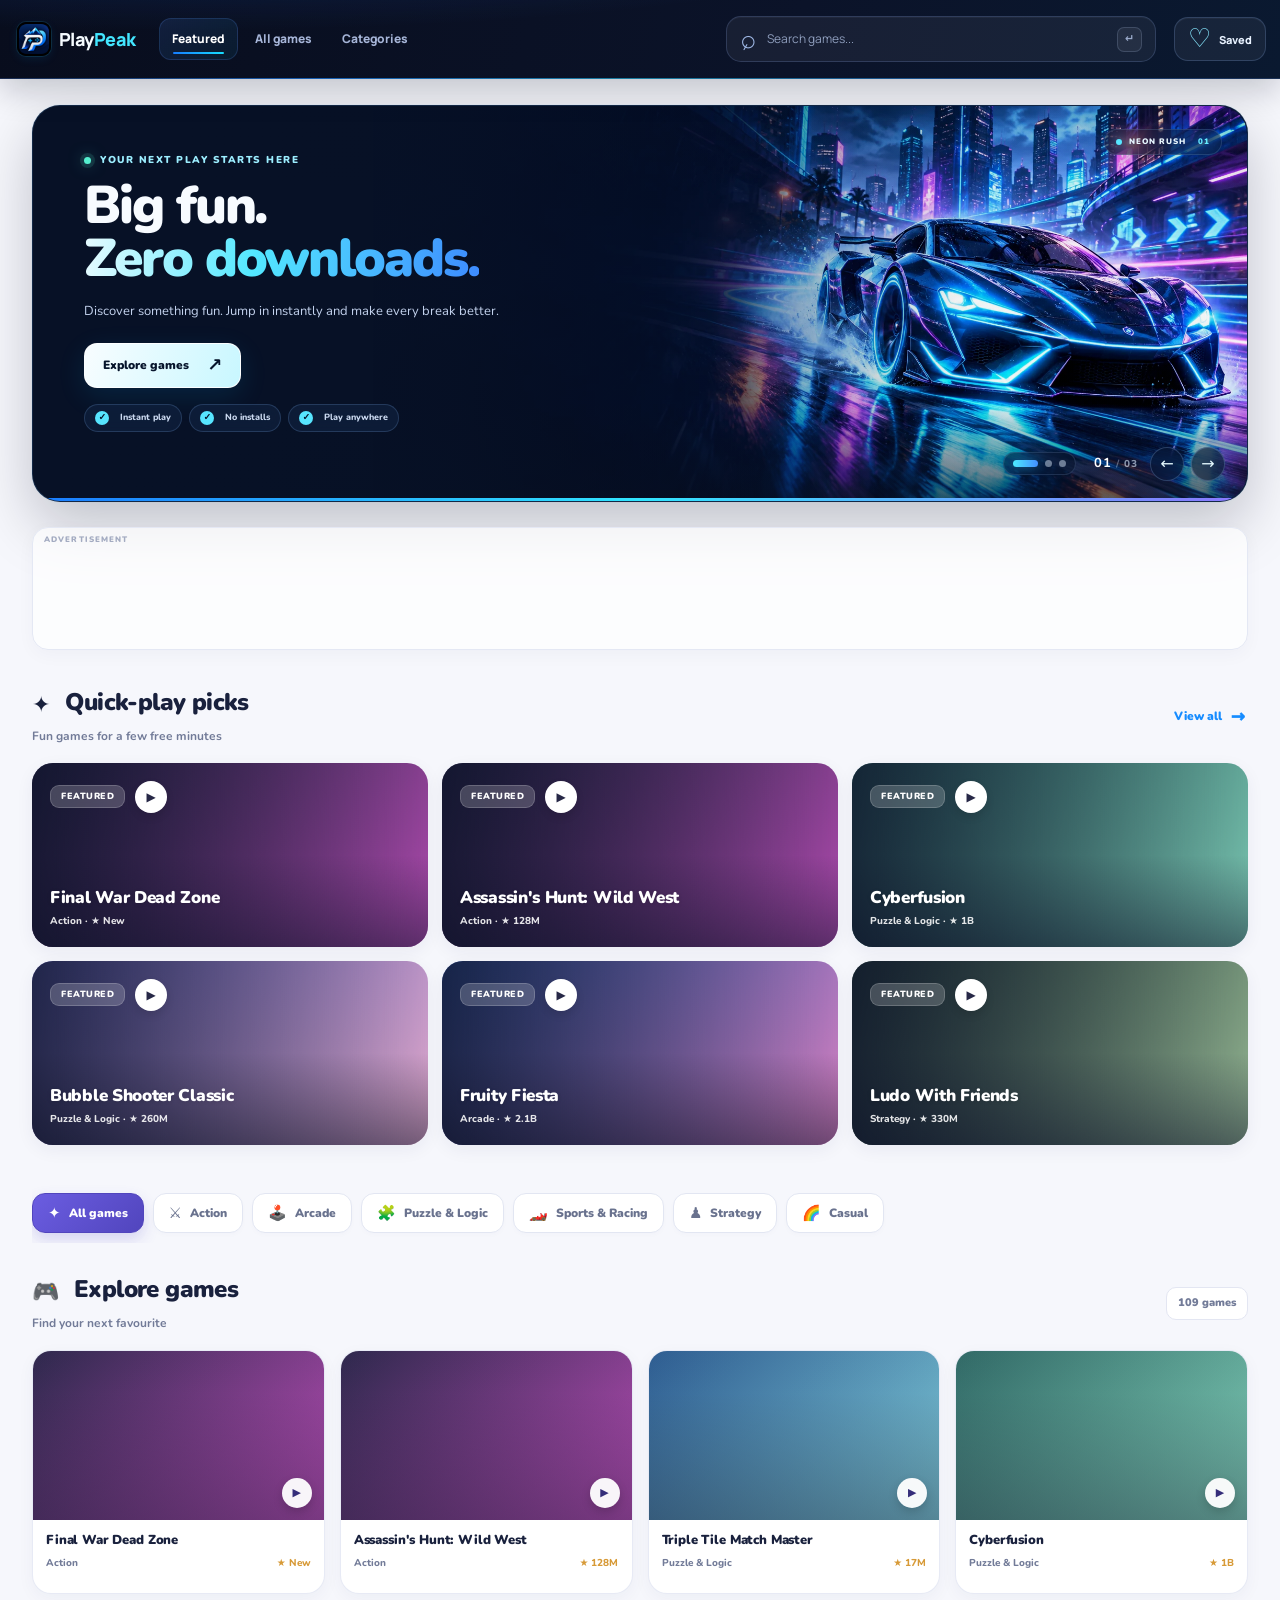
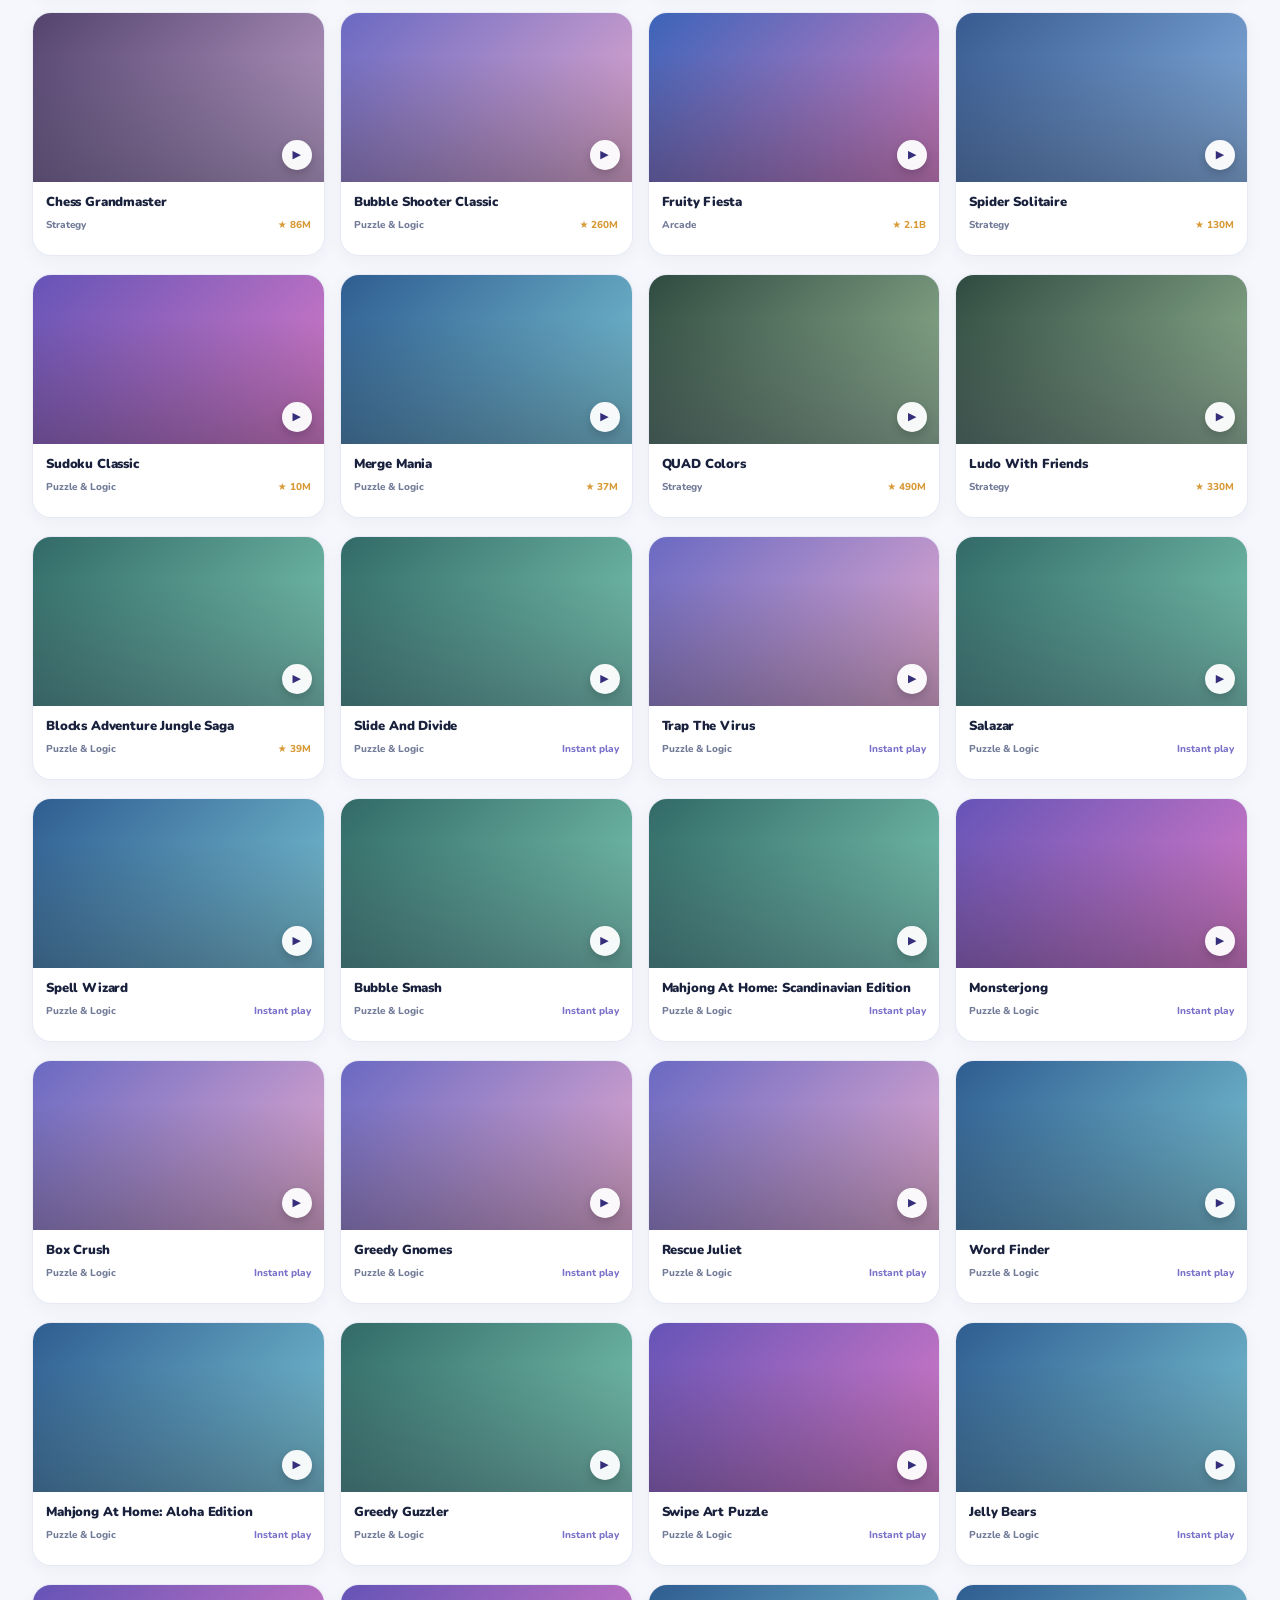
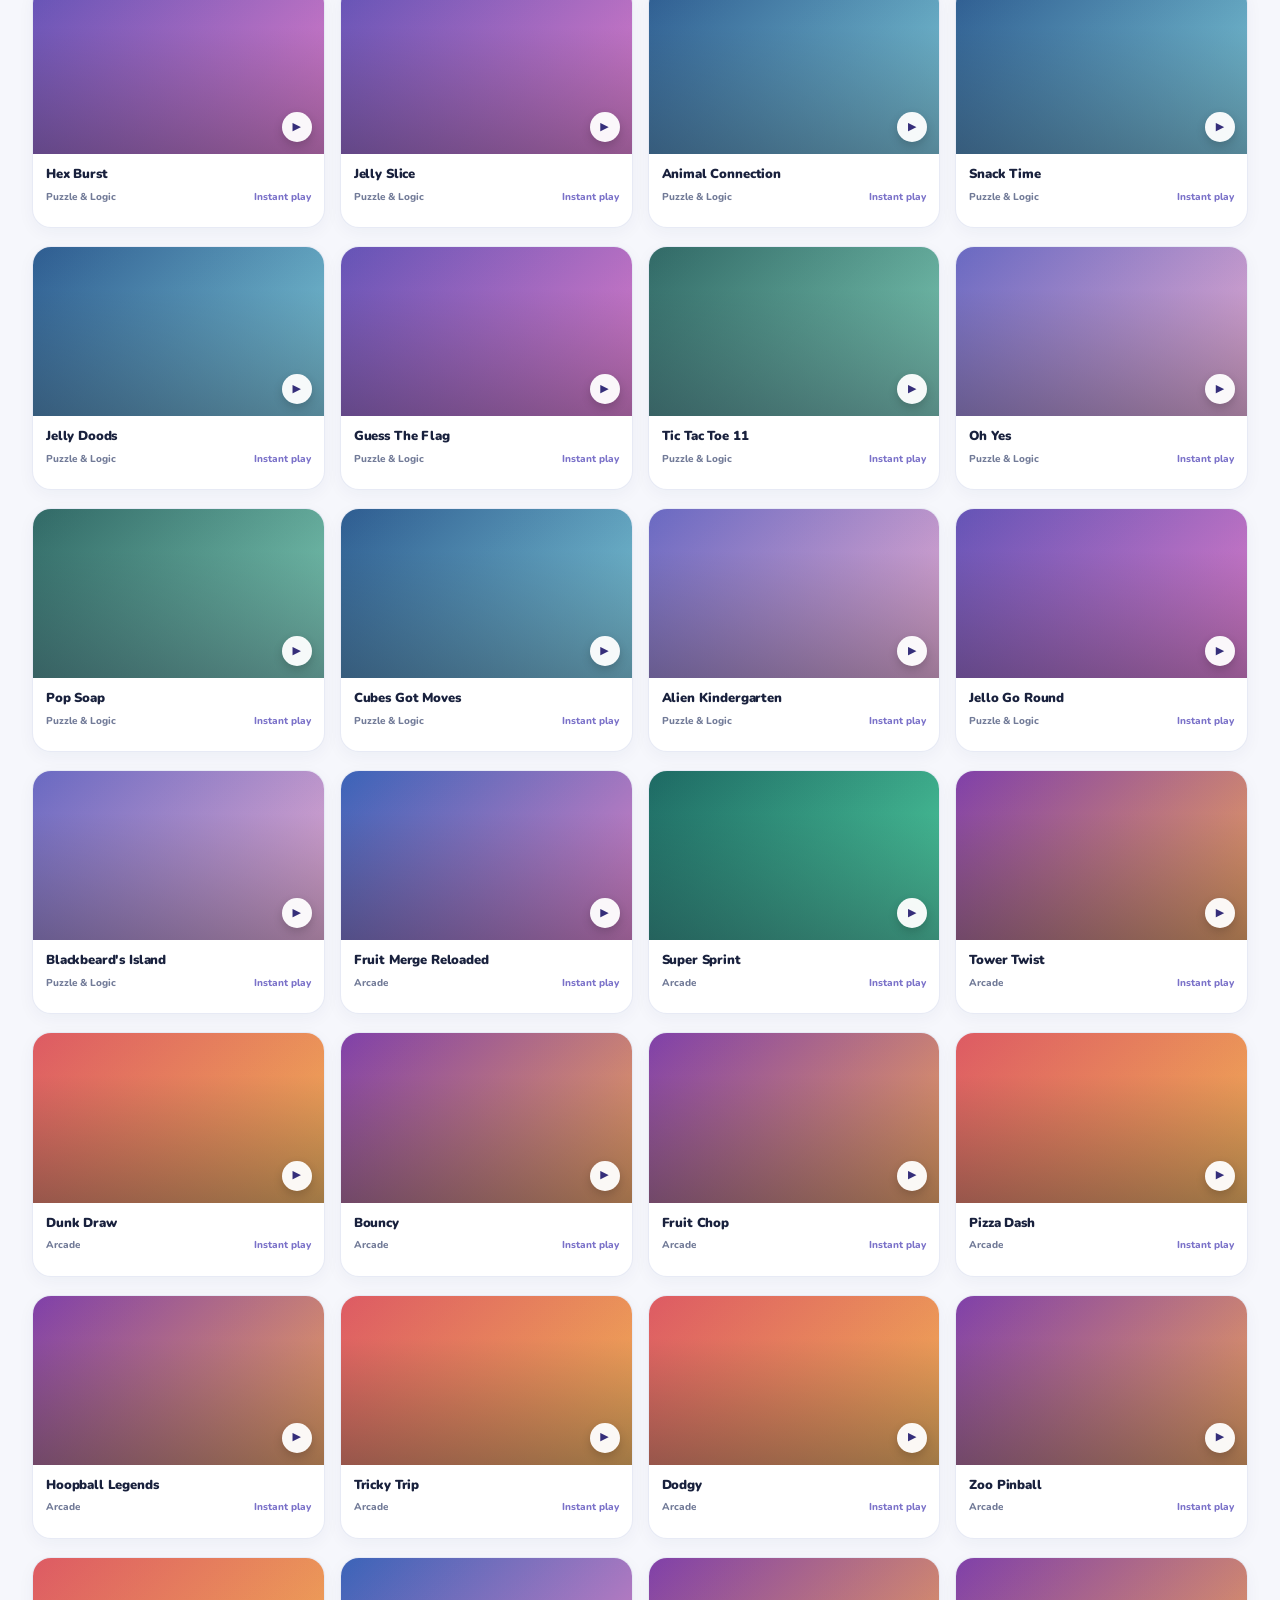
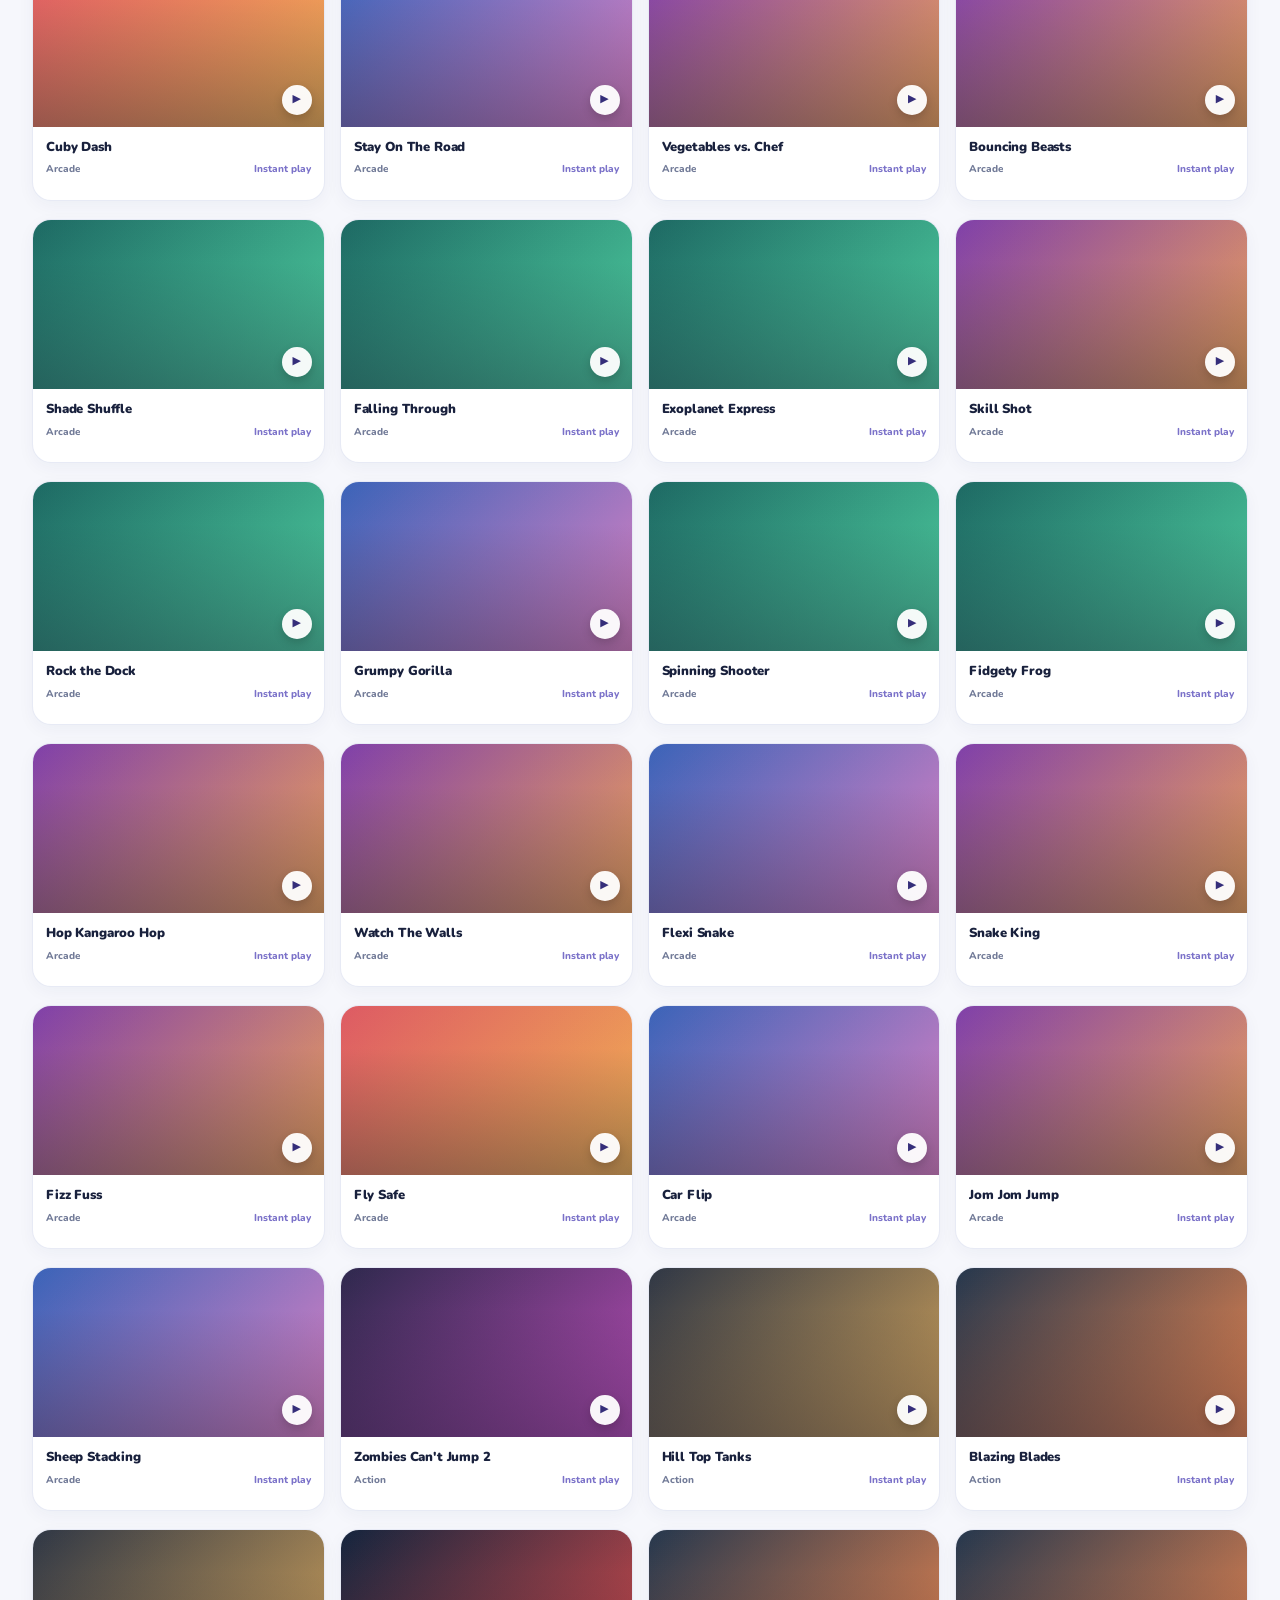
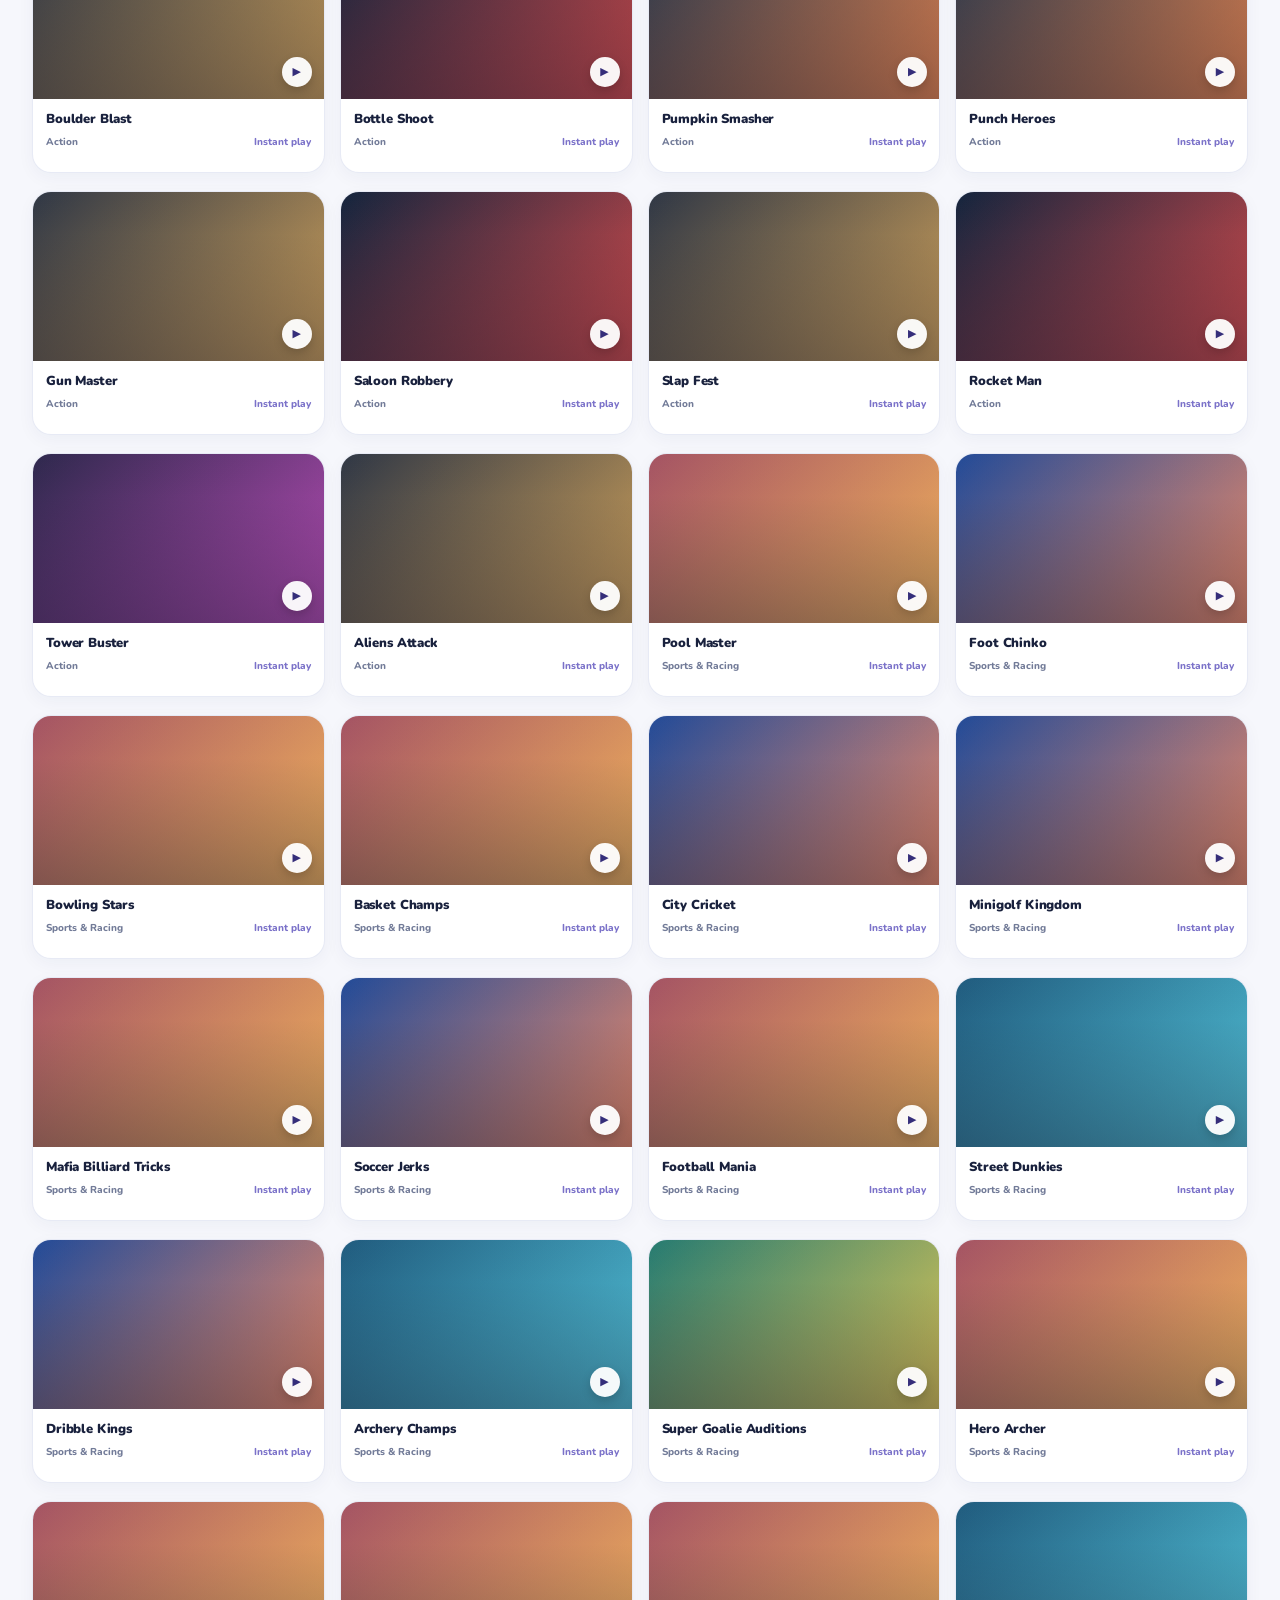
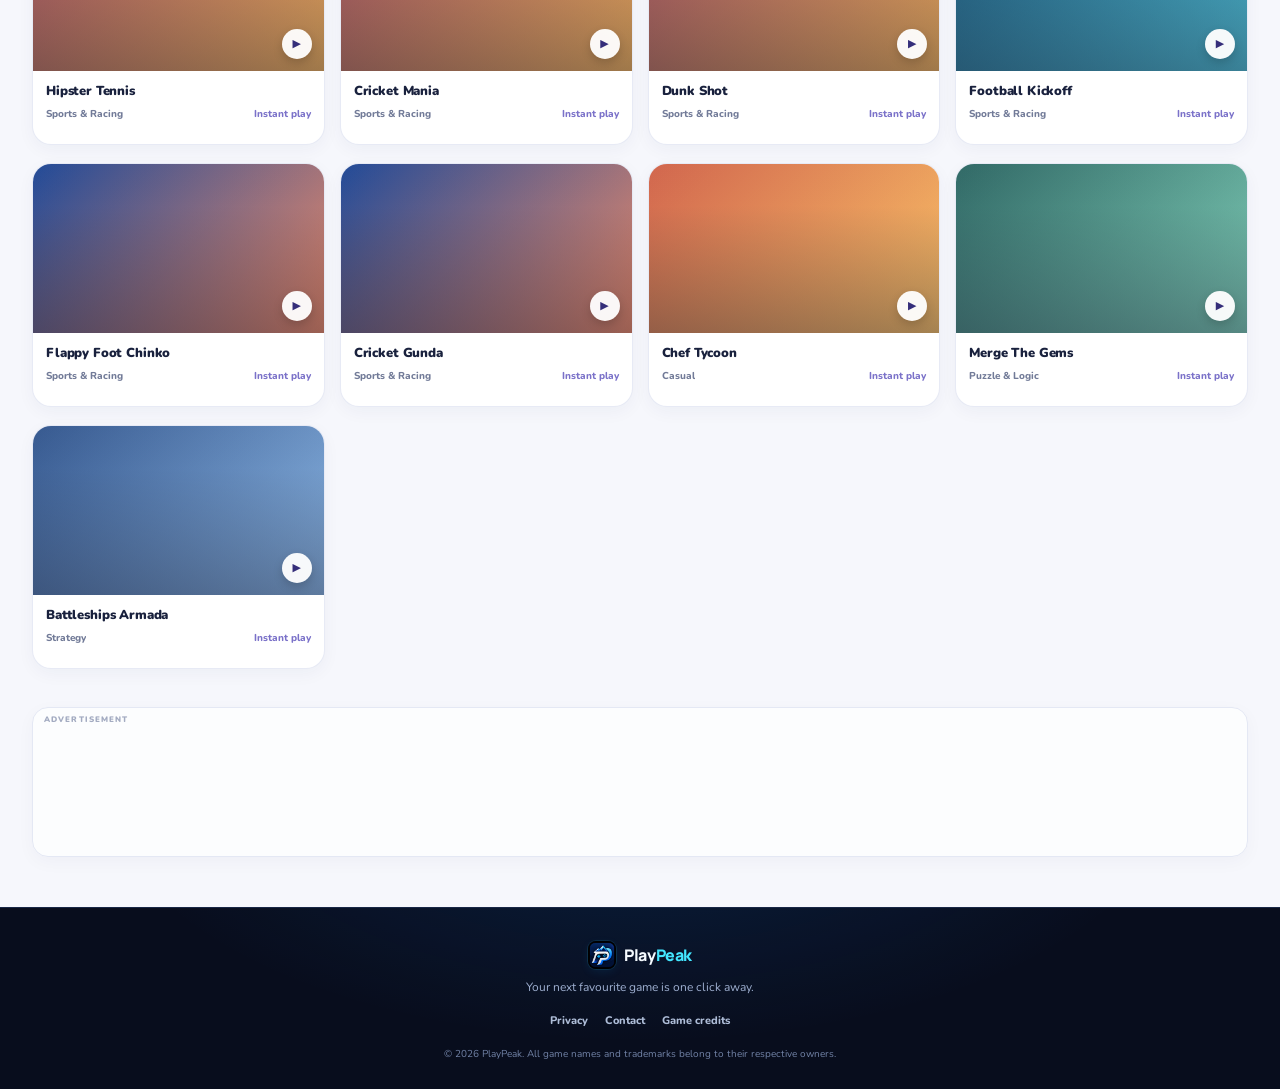
==== commit c4ca0a08: "Finalized" ====
--- a/index.html
+++ b/index.html
@@ -3,75 +3,123 @@
 
 <head>
   <meta charset="utf-8">
-  <meta name="google-adsense-account" content="ca-pub-6633143653612883">
+<meta name="google-adsense-account" content="ca-pub-6633143653612883">
   <meta name="viewport" content="width=device-width, initial-scale=1, viewport-fit=cover">
-  <meta name="theme-color" content="#0072FF">
+  <!-- Ad units are placed in the labelled slots below; no duplicate popunder/social scripts in the head. -->
+  <meta name="theme-color" content="#071126">
   <meta name="color-scheme" content="light">
   <meta name="application-name" content="PlayPeak">
+  <link rel="icon" type="image/png" sizes="32x32" href="playpeak-favicon-32-v3.png?v=3">
+  <link rel="icon" type="image/png" sizes="16x16" href="playpeak-favicon-16-v3.png?v=3">
+  <link rel="shortcut icon" href="playpeak-favicon-v3.ico?v=3">
+  <link rel="apple-touch-icon" sizes="180x180" href="apple-touch-icon-v3.png?v=3">
+
   <meta property="og:site_name" content="PlayPeak">
   <meta property="og:title" content="PlayPeak — Play something fun">
   <meta property="og:description" content="Discover great free browser games on PlayPeak. Instant play, no downloads.">
   <meta property="og:type" content="website">
-  <link rel="icon" type="image/svg+xml" href="favicon.svg">
-  <link rel="apple-touch-icon" sizes="180x180" href="apple-touch-icon.png">
-  <meta name="description"
-    content="Discover great free browser games on PlayPeak. Instant play, no downloads—just pick a game and play.">
+<meta name="description" content="Discover great free browser games on PlayPeak. Instant play, no downloads—just pick a game and play.">
   <title>PlayPeak — Free Online Games to Play Instantly</title>
   <link rel="preconnect" href="https://fonts.googleapis.com">
   <link rel="preconnect" href="https://fonts.gstatic.com" crossorigin>
-  <link
-    href="https://fonts.googleapis.com/css2?family=Manrope:wght@400;500;600;700;800&family=Nunito:wght@700;800;900;1000&display=swap"
-    rel="stylesheet">
+  <link href="https://fonts.googleapis.com/css2?family=Manrope:wght@400;500;600;700;800&family=Nunito:wght@500;600;700;800;900&display=swap" rel="stylesheet">
   <link rel="stylesheet" href="style.css">
 </head>
 
 <body>
-  <!-- Top navigation: Poki-inspired floating pill navbar -->
   <header class="topbar">
-    <div class="topbar-container">
+    <div class="topbar-inner">
       <button class="brand" id="homeBtn" aria-label="PlayPeak home" title="PlayPeak home">
-        <img class="brand-logo" src="assets/playpeak-logo.svg" width="160" height="40" alt="PlayPeak">
+        <img class="brand-icon" src="assets/playpeak-icon-v3.png?v=3" width="34" height="34" alt=""><span class="brand-name">Play<span class="brand-name-accent">Peak</span></span>
       </button>
+      <nav class="primary-nav" aria-label="Main navigation">
+        <button type="button" class="nav-link is-active" id="navFeaturedBtn">Featured</button>
+        <button type="button" class="nav-link" id="navGamesBtn">All games</button>
+        <button type="button" class="nav-link" id="navCategoriesBtn">Categories</button>
+      </nav>
       <form class="search" id="searchForm" role="search">
-        <span class="search-icon" aria-hidden="true">🔍</span>
-        <input id="searchInput" type="search" placeholder="Search games on PlayPeak..." autocomplete="off"
-          aria-label="Search games">
-        <kbd class="search-kbd">⌘K</kbd>
+        <span aria-hidden="true">⌕</span>
+        <input id="searchInput" type="search" placeholder="Search games..." autocomplete="off" aria-label="Search games">
+        <kbd>↵</kbd>
       </form>
-      <div class="nav-actions">
-        <button class="icon-btn" id="favoritesBtn" aria-label="Show favorites" title="Favorites">♥</button>
-      </div>
+      <button class="icon-btn favorites-btn" id="favoritesBtn" aria-label="Show favorite games" title="Saved games">
+        <span class="favorite-heart" aria-hidden="true">♡</span><span class="favorite-label">Saved</span>
+      </button>
     </div>
   </header>
 
   <main>
     <section id="homeView">
-      <section class="hero">
-        <div class="hero-copy">
-          <span class="eyebrow"><span class="live-dot"></span> YOUR NEXT PLAY STARTS HERE</span>
-          <h1>Big fun.<br><span>Zero downloads.</span></h1>
-          <p>Discover something fun. Jump in instantly and make every break better.</p>
-          <button class="primary-btn" id="exploreBtn">Explore games <span>↗</span></button>
-          <div class="hero-perks" aria-label="PlayPeak benefits">
-            <span><i aria-hidden="true">✓</i> Instant play</span>
-            <span><i aria-hidden="true">✓</i> No installs</span>
-            <span><i aria-hidden="true">✓</i> Play anywhere</span>
-          </div>
-        </div>
-        <div class="hero-art" aria-hidden="true">
-          <div class="art-sun"></div>
-          <div class="art-star star-one">✦</div>
-          <div class="art-star star-two">✦</div>
-          <div class="art-controller"><span></span><i></i><b>＋</b><em>●</em></div>
-          <div class="art-orbit orbit-one"></div>
-          <div class="art-orbit orbit-two"></div>
-        </div>
+      <section class="hero hero-slider" data-hero-slider aria-label="Featured PlayPeak gaming banners" aria-roledescription="carousel">
+        <div class="hero-slides">
+          <article class="hero-slide is-active" data-hero-slide="0" role="group" aria-roledescription="slide" aria-label="1 of 3" aria-hidden="false">
+            <img class="hero-slide-image" src="assets/hero-banners/neon-rush.webp" alt="A neon hypercar racing through a futuristic city" fetchpriority="high" decoding="async">
+            <div class="hero-slide-scrim"></div>
+            <div class="hero-copy hero-slide-copy">
+              <span class="eyebrow"><span class="live-dot"></span> YOUR NEXT PLAY STARTS HERE</span>
+              <h1>Big fun.<br><span>Zero downloads.</span></h1>
+              <p>Discover something fun. Jump in instantly and make every break better.</p>
+              <button class="primary-btn hero-explore-btn" id="exploreBtn">Explore games <span>↗</span></button>
+              <div class="hero-perks" aria-label="PlayPeak benefits">
+                <span><i aria-hidden="true">✓</i> Instant play</span>
+                <span><i aria-hidden="true">✓</i> No installs</span>
+                <span><i aria-hidden="true">✓</i> Play anywhere</span>
+              </div>
+            </div>
+            <span class="hero-scene-tag"><span class="hero-scene-dot"></span> NEON RUSH <span>01</span></span>
+          </article>
+          <article class="hero-slide" data-hero-slide="1" role="group" aria-roledescription="slide" aria-label="2 of 3" aria-hidden="true" inert>
+            <img class="hero-slide-image" src="assets/hero-banners/realm-breaker.webp" alt="A fantasy warrior faces a luminous dragon and portal" loading="lazy" decoding="async">
+            <div class="hero-slide-scrim"></div>
+            <div class="hero-copy hero-slide-copy">
+              <span class="eyebrow"><span class="live-dot"></span> EPIC ADVENTURES AWAIT</span>
+              <h1>Enter the<br><span>next dimension.</span></h1>
+              <p>Explore mysterious worlds, master new challenges, and make every move count.</p>
+              <button class="primary-btn hero-explore-btn">Explore games <span>↗</span></button>
+              <div class="hero-perks" aria-label="PlayPeak benefits">
+                <span><i aria-hidden="true">✓</i> Fresh worlds</span>
+                <span><i aria-hidden="true">✓</i> Instant action</span>
+                <span><i aria-hidden="true">✓</i> No installs</span>
+              </div>
+            </div>
+            <span class="hero-scene-tag"><span class="hero-scene-dot"></span> REALM BREAKER <span>02</span></span>
+          </article>
+          <article class="hero-slide" data-hero-slide="2" role="group" aria-roledescription="slide" aria-label="3 of 3" aria-hidden="true" inert>
+            <img class="hero-slide-image" src="assets/hero-banners/arcade-spark.webp" alt="A cheerful futuristic robot collecting glowing gems in an arcade world" loading="lazy" decoding="async">
+            <div class="hero-slide-scrim"></div>
+            <div class="hero-copy hero-slide-copy">
+              <span class="eyebrow"><span class="live-dot"></span> QUICK GAMES. BIG ENERGY.</span>
+              <h1>Make every break<br><span>legendary.</span></h1>
+              <p>From quick puzzle wins to colourful arcade adventures, your next favourite is one click away.</p>
+              <button class="primary-btn hero-explore-btn">Explore games <span>↗</span></button>
+              <div class="hero-perks" aria-label="PlayPeak benefits">
+                <span><i aria-hidden="true">✓</i> Quick sessions</span>
+                <span><i aria-hidden="true">✓</i> Big variety</span>
+                <span><i aria-hidden="true">✓</i> Play anywhere</span>
+              </div>
+            </div>
+            <span class="hero-scene-tag"><span class="hero-scene-dot"></span> ARCADE SPARK <span>03</span></span>
+          </article>
+        </div>
+        <div class="hero-slider-controls" aria-label="Hero banner controls">
+          <div class="hero-slider-dots" role="group" aria-label="Choose banner">
+            <button type="button" class="hero-dot is-active" data-hero-to="0" aria-label="Show banner 1" aria-pressed="true"></button>
+            <button type="button" class="hero-dot" data-hero-to="1" aria-label="Show banner 2" aria-pressed="false"></button>
+            <button type="button" class="hero-dot" data-hero-to="2" aria-label="Show banner 3" aria-pressed="false"></button>
+          </div>
+          <div class="hero-slider-actions">
+            <span class="hero-counter"><strong id="heroCounterCurrent">01</strong><span>/</span>03</span>
+            <button type="button" class="hero-arrow" data-hero-prev aria-label="Previous banner">←</button>
+            <button type="button" class="hero-arrow hero-arrow-next" data-hero-next aria-label="Next banner">→</button>
+          </div>
+        </div>
+        <div class="hero-progress" aria-hidden="true"><span class="hero-progress-fill"></span></div>
       </section>
 
       <div class="ad-slot ad-top" aria-label="Advertisement" data-ad-slot="top-banner">
         <span class="ad-label">ADVERTISEMENT</span>
         <div class="ad-code ad-responsive-banners" id="topAdCode">
-          <!-- Desktop banner: 728 × 90 -->
+          <!-- Desktop banner: 728 × 90. The companion mobile unit is shown at small viewport widths. -->
           <div class="ad-unit ad-unit-desktop" aria-label="Desktop advertisement">
             <script>
               atOptions = {
@@ -84,7 +132,7 @@
             </script>
             <script src="https://bicea.org/22/d41f4b20a3de1a40f18b3a61ef566540"></script>
           </div>
-          <!-- Mobile banner: 320 × 50 -->
+          <!-- Mobile banner: 320 × 50. -->
           <div class="ad-unit ad-unit-mobile" aria-label="Mobile advertisement">
             <script>
               atOptions = {
@@ -131,8 +179,7 @@
       <div class="ad-slot ad-bottom ad-native-slot" aria-label="Advertisement" data-ad-slot="catalog-native-banner">
         <span class="ad-label">ADVERTISEMENT</span>
         <div class="ad-code native-ad-code" id="bottomAdCode">
-          <script async="async" data-cfasync="false"
-            src="https://bicea.org/21/1d3941c589157fb5980a046ad26aa5ed"></script>
+          <script async="async" data-cfasync="false" src="https://bicea.org/21/1d3941c589157fb5980a046ad26aa5ed"></script>
           <div id="container-1d3941c589157fb5980a046ad26aa5ed"></div>
         </div>
       </div>
@@ -149,11 +196,13 @@
       </div>
       <div class="player-layout">
         <div class="player-main">
+
           <div class="game-frame-wrap" id="gameFrameWrap">
             <iframe id="gamePlayerIframe" src="about:blank" title="PlayPeak game player" seamless="seamless"
               allowtransparency="true" allowfullscreen="true" frameborder="0" scrolling="no"
               style="width:100%;height:100%;border:0;display:block;" allow="autoplay; fullscreen; gamepad">
             </iframe>
+
             <div class="game-frame-placeholder" id="gameFramePlaceholder">
               <div class="placeholder-icon">🎮</div>
               <h2>Loading game…</h2>
@@ -196,8 +245,7 @@
   </main>
 
   <footer class="footer">
-    <div class="footer-brand"><img class="footer-logo" src="assets/playpeak-logo.svg" width="160" height="40"
-        alt="PlayPeak"></div>
+    <div class="footer-brand"><img class="footer-brand-icon" src="assets/playpeak-icon-v3.png?v=3" width="28" height="28" alt=""><span class="footer-brand-name">Play<span>Peak</span></span></div>
     <p>Your next favourite game is one click away.</p>
     <div class="footer-links"><a href="#privacy" id="privacyLink">Privacy</a><a href="#contact"
         id="contactLink">Contact</a><a href="#licensing" id="licensingLink">Game credits</a></div>
--- a/style.css
+++ b/style.css
@@ -1,657 +1,860 @@
 /* =========================================================
-   PLAYPEAK — POKI-INSPIRED ULTRA UI STYLING
+   PLAYPEAK / ARCADE POP — PREMIUM RESPONSIVE UI
+   Use with the supplied index.html. Does not touch ad scripts.
    ========================================================= */
 :root {
   color-scheme: light;
-  --page-bg: #f4f6fb;
+  --page: #f6f7fc;
   --surface: #ffffff;
-  --ink: #0f172a;
-  --muted: #64748b;
-  --line: #e2e8f0;
-  --brand: #0072FF;
-  --brand-light: #00D2FF;
-  --accent: #FF5E00;
-  --accent-yellow: #FFDD00;
-  --shadow-sm: 0 4px 14px rgba(15, 23, 42, 0.05);
-  --shadow-md: 0 10px 25px rgba(15, 23, 42, 0.08);
-  --shadow-poki: 0 10px 28px rgba(0, 114, 255, 0.16);
-  --radius-xl: 24px;
-  --radius-lg: 18px;
-  --radius-md: 14px;
-  --radius-pill: 999px;
-  --content: 1400px;
-  font-family: 'Nunito', 'Manrope', system-ui, -apple-system, sans-serif;
-}
-
-* {
-  box-sizing: border-box;
-}
-
-html {
-  min-width: 320px;
-  scroll-behavior: smooth;
-  scroll-padding-top: 90px;
-}
-
-body {
-  margin: 0;
-  color: var(--ink);
-  background: var(--page-bg);
-  font-family: inherit;
-  line-height: 1.5;
-  -webkit-font-smoothing: antialiased;
-}
-
-button,
-input {
-  font: inherit;
-}
-
-button {
-  -webkit-tap-highlight-color: transparent;
-}
-
-img {
-  display: block;
-  max-width: 100%;
-}
-
-.hidden {
-  display: none !important;
-}
-
-main {
-  width: min(var(--content), calc(100% - 48px));
-  margin: 0 auto;
-}
+  --surface-soft: #f0f2fb;
+  --ink: #19213d;
+  --muted: #727b98;
+  --line: #e4e8f4;
+  --brand: #6556d9;
+  --brand-dark: #4839b4;
+  --shadow-sm: 0 5px 18px rgba(30, 42, 89, .06);
+  --shadow-md: 0 16px 36px rgba(30, 42, 89, .11);
+  --shadow-lift: 0 18px 38px rgba(44, 43, 106, .18);
+  --radius-xl: 28px;
+  --radius-lg: 22px;
+  --radius-md: 17px;
+  --radius-sm: 12px;
+  --content: 1440px;
+  font-family: 'Nunito', Inter, ui-sans-serif, system-ui, -apple-system, BlinkMacSystemFont, 'Segoe UI', sans-serif;
+}
+* { box-sizing: border-box; }
+html { min-width: 320px; scroll-behavior: smooth; scroll-padding-top: 100px; }
+body { margin: 0; color: var(--ink); background: var(--page); font-family: inherit; line-height: 1.5; -webkit-font-smoothing: antialiased; }
+button, input { font: inherit; }
+button { -webkit-tap-highlight-color: transparent; }
+button:focus-visible, a:focus-visible, input:focus-visible { outline: 3px solid rgba(101,86,217,.38); outline-offset: 3px; }
+img { display: block; max-width: 100%; }
+.hidden { display: none !important; }
+main { width: min(var(--content), calc(100% - 64px)); margin: 0 auto; }
+
+/* Top navigation */
+.topbar { position: sticky; z-index: 50; top: 0; display: flex; align-items: center; gap: 22px; width: 100%; padding: 14px max(32px, calc((100vw - var(--content)) / 2)); background: rgba(255,255,255,.88); border-bottom: 1px solid rgba(224,229,243,.84); backdrop-filter: blur(18px); -webkit-backdrop-filter: blur(18px); }
+.brand { display: inline-flex; align-items: center; gap: 11px; flex-shrink: 0; border: 0; padding: 0; background: transparent; color: var(--ink); cursor: pointer; }
+.brand-mark { display: grid; place-items: center; width: 42px; height: 42px; border-radius: 14px; color: #fff; background: linear-gradient(140deg,#7669ed,#5142c4); font-size: 22px; font-weight: 1000; line-height: 1; box-shadow: 0 7px 16px rgba(86,72,201,.24); }
+.brand-mark span { display: inline; color: #ffce78; }
+.brand-name { font-size: 19px; font-weight: 1000; letter-spacing: -.7px; }
+.brand-name span { color: var(--brand); }
+.search { display: flex; align-items: center; gap: 11px; width: min(560px, 52vw); height: 46px; margin: 0 auto; padding: 0 14px; color: #9aa2bc; background: #f6f7fc; border: 1px solid #e7eaf5; border-radius: 15px; transition: box-shadow .2s ease, border-color .2s ease, background .2s ease; }
+.search:focus-within { background: #fff; border-color: #b7b0f1; box-shadow: 0 0 0 4px rgba(101,86,217,.09); }
+.search > span { font-size: 27px; line-height: 1; transform: rotate(-15deg); }
+.search input { min-width: 0; width: 100%; padding: 0; color: var(--ink); border: 0; outline: 0; background: transparent; font-size: 14px; }
+.search input::placeholder { color: #929ab2; }
+.search kbd { flex-shrink: 0; display: grid; place-items: center; min-width: 25px; height: 25px; border: 1px solid #e0e4f1; border-radius: 7px; color: #929ab2; background: #fff; font-size: 11px; font-weight: 700; font-family: inherit; }
+.icon-btn { display: grid; place-items: center; width: 44px; height: 44px; flex: 0 0 44px; border: 1px solid var(--line); border-radius: 14px; color: #525b7b; background: #fff; font-size: 25px; cursor: pointer; transition: .2s ease; }
+.icon-btn:hover, .icon-btn.active { color: #e44d83; border-color: #f5c5d7; background: #fff3f7; }
+
+/* Hero */
+.hero { position: relative; display: grid; grid-template-columns: 1fr .82fr; align-items: center; min-height: 298px; margin: 29px 0 24px; padding: 38px clamp(24px,4.2vw,64px); overflow: hidden; isolation: isolate; color: #fff; border-radius: var(--radius-xl); background: radial-gradient(circle at 82% 12%,rgba(255,255,255,.22),transparent 23%), linear-gradient(115deg,#272447 0%,#4941a3 55%,#7567e6 100%); box-shadow: 0 18px 38px rgba(58,51,130,.17); }
+.hero::before { position: absolute; z-index: -1; content: ''; width: 440px; height: 440px; border: 1px solid rgba(255,255,255,.12); border-radius: 50%; right: -45px; top: -164px; box-shadow: 0 0 0 35px rgba(255,255,255,.035), 0 0 0 75px rgba(255,255,255,.025); }
+.hero-copy { z-index: 2; max-width: 560px; }
+.eyebrow { display: inline-flex; align-items: center; gap: 9px; margin-bottom: 12px; color: #d7d2ff; font-size: 11px; font-weight: 1000; letter-spacing: 1.4px; }
+.live-dot { width: 7px; height: 7px; border-radius: 50%; background: #71e9b6; box-shadow: 0 0 0 4px rgba(113,233,182,.14); }
+.hero h1 { margin: 0; font-size: clamp(36px, 4vw, 57px); line-height: .98; letter-spacing: -2.2px; font-weight: 1000; }
+.hero h1 span { color: #c7c0ff; }
+.hero p { max-width: 400px; margin: 17px 0 23px; color: rgba(255,255,255,.79); font-size: 15px; }
+.primary-btn { display: inline-flex; align-items: center; justify-content: center; gap: 18px; min-height: 46px; padding: 0 19px; border: 0; border-radius: 14px; color: #312b70; background: #fff; text-decoration: none; font-weight: 1000; font-size: 13px; cursor: pointer; box-shadow: 0 8px 18px rgba(22,19,63,.12); transition: transform .2s ease, box-shadow .2s ease; }
+.primary-btn:hover { transform: translateY(-2px); box-shadow: 0 12px 22px rgba(22,19,63,.2); }
+.primary-btn span { font-size: 18px; }
+.hero-art { position: relative; min-height: 210px; }
+.art-sun { position: absolute; width: 134px; height: 134px; top: 22px; right: 19%; border-radius: 50%; background: linear-gradient(145deg,#f9d779,#f7a95b); box-shadow: 0 0 50px rgba(251,190,110,.18); }
+.art-controller { position: absolute; z-index: 2; width: 226px; height: 130px; top: 75px; right: 15%; border: 5px solid #fff; border-radius: 48px 48px 55px 55px; background: linear-gradient(145deg,#e6e8ff,#b4b8ff); transform: rotate(-13deg); box-shadow: 0 24px 38px rgba(21,19,65,.3), inset 0 -8px rgba(76,65,170,.14); }
+.art-controller::before { position: absolute; content: ''; width: 46px; height: 16px; left: 38px; top: 47px; border-radius: 5px; background: #5145bd; }
+.art-controller::after { position: absolute; content: ''; width: 16px; height: 46px; left: 53px; top: 32px; border-radius: 5px; background: #5145bd; }
+.art-controller span, .art-controller i, .art-controller b, .art-controller em { position: absolute; display: block; border-radius: 50%; }
+.art-controller span { width: 20px; height: 20px; right: 42px; top: 37px; background: #ff799d; box-shadow: 20px 23px 0 #6556d9; }
+.art-controller i { width: 18px; height: 18px; right: 71px; top: 72px; background: #71d7bc; }
+.art-controller b { right: 86px; top: 31px; color: #5145bd; font-size: 24px; }
+.art-controller em { right: 22px; top: 69px; color: #5145bd; font-size: 16px; }
+.art-star { position: absolute; color: #ffde89; font-size: 31px; }
+.star-one { top: 8px; right: 8%; }
+.star-two { bottom: 11px; right: 22%; color: #b6e9ff; font-size: 24px; }
+.art-orbit { position: absolute; border: 1px solid rgba(255,255,255,.28); border-radius: 50%; transform: rotate(-25deg); }
+.orbit-one { width: 320px; height: 110px; top: 60px; right: 0; }
+.orbit-two { width: 260px; height: 82px; top: 75px; right: 30px; }
+
+/* Ad placements — clean, responsive and sized to the selected units */
+.ad-slot { position: relative; display: flex; flex-direction: column; align-items: center; justify-content: center; min-height: 112px; margin: 25px 0 35px; padding: 19px 12px 12px; overflow: hidden; border: 1px solid #e4e8f4; border-radius: 16px; background: rgba(255,255,255,.72); box-shadow: 0 5px 18px rgba(30,42,89,.035); }
+.ad-label { position: absolute; top: 6px; left: 11px; color: #a3abc1; font-size: 8px; font-weight: 900; letter-spacing: 1.1px; }
+.ad-code { display: flex; align-items: center; justify-content: center; width: 100%; max-width: 100%; text-align: center; }
+.ad-code iframe { display: block; max-width: 100%; border: 0; }
+.ad-unit { display: flex; align-items: center; justify-content: center; width: 100%; max-width: 100%; min-width: 0; }
+.ad-unit-desktop { display: flex; }
+.ad-unit-mobile { display: none; }
+.ad-unit-desktop iframe { width: 728px; max-width: 100%; height: 90px; }
+.ad-unit-mobile iframe { width: 320px; max-width: 100%; height: 50px; }
+.ad-responsive-banners { min-height: 90px; }
+.ad-native-slot { min-height: 150px; }
+.native-ad-code { min-height: 110px; }
+#container-1d3941c589157fb5980a046ad26aa5ed { width: 100%; max-width: 100%; }
+#container-1d3941c589157fb5980a046ad26aa5ed iframe, #container-1d3941c589157fb5980a046ad26aa5ed img { max-width: 100%; }
+.ad-bottom { margin-top: 36px; margin-bottom: 36px; }
+.ad-slot.player-ad { margin: 24px 0; min-height: 292px; }
+.player-ad-code { min-height: 250px; }
+.player-ad-code iframe { width: 300px; max-width: 100%; height: 250px; }
+@media (max-width: 780px) { .ad-unit-desktop { display: none; } .ad-unit-mobile { display: flex; } .ad-responsive-banners { min-height: 50px; } .ad-top { min-height: 76px; } }
+
+/* Section headings */
+.section-block { margin: 38px 0; }
+.section-heading { display: flex; align-items: center; justify-content: space-between; gap: 18px; margin-bottom: 18px; }
+.section-heading > div:first-child { min-width: 0; }
+.section-heading h2 { display: inline; margin: 0; color: var(--ink); font-size: clamp(20px,2vw,24px); line-height: 1.2; letter-spacing: -.6px; font-weight: 1000; }
+.section-heading p { margin: 5px 0 0; color: var(--muted); font-size: 12px; font-weight: 700; }
+.section-emoji { display: inline-block; margin-right: 11px; font-size: 22px; vertical-align: -2px; }
+.text-btn { display: inline-flex; align-items: center; gap: 9px; flex-shrink: 0; border: 0; padding: 9px 3px 9px 12px; color: var(--brand); background: transparent; font-size: 12px; font-weight: 1000; cursor: pointer; }
+.text-btn span { font-size: 17px; transition: transform .2s ease; }
+.text-btn:hover span { transform: translateX(4px); }
+.result-count { padding: 7px 11px; border: 1px solid #e3e6f2; border-radius: 10px; color: var(--muted); background: #fff; font-size: 11px; font-weight: 900; white-space: nowrap; }
+
+/* Featured banner cards */
+.featured-grid { display: grid; grid-template-columns: repeat(3,minmax(0,1fr)); gap: 14px; }
+.feature-card { position: relative; display: flex; flex-direction: column; justify-content: space-between; width: 100%; min-width: 0; min-height: 154px; aspect-ratio: 2.15 / 1; padding: 18px; overflow: hidden; isolation: isolate; border: 0; border-radius: 21px; color: #fff; background: var(--card-bg,linear-gradient(135deg,#4c5ab2,#cf72b2)); box-shadow: var(--shadow-sm); text-align: left; cursor: pointer; transition: transform .22s ease, box-shadow .22s ease, filter .22s ease; }
+.feature-card:hover { transform: translateY(-4px); box-shadow: var(--shadow-lift); filter: saturate(1.05); }
+.feature-card:active { transform: translateY(-1px) scale(.995); }
+.feature-card::before { position: absolute; z-index: -1; inset: 0; content: ''; background: linear-gradient(100deg,rgba(19,21,47,.68),rgba(19,21,47,.08) 100%); }
+.feature-card.has-image::before { background: linear-gradient(90deg,rgba(12,18,40,.78) 0%,rgba(12,18,40,.38) 55%,rgba(12,18,40,.05) 100%), linear-gradient(0deg,rgba(12,18,40,.5),transparent 50%); }
+.feature-banner-image { position: absolute; z-index: -2; inset: 0; width: 100%; height: 100%; object-fit: cover; transition: transform .5s cubic-bezier(.2,.75,.25,1); }
+.feature-card:hover .feature-banner-image { transform: scale(1.06); }
+.feature-top { display: flex; align-items: center; justify-content: space-between; gap: 10px; }
+.feature-badge { display: inline-flex; align-items: center; max-width: 70%; padding: 6px 10px; overflow: hidden; border: 1px solid rgba(255,255,255,.18); border-radius: 9px; color: #fff; background: rgba(255,255,255,.2); backdrop-filter: blur(10px); font-size: 9px; line-height: 1; font-weight: 1000; letter-spacing: .5px; text-overflow: ellipsis; white-space: nowrap; }
+.play-circle { display: grid; place-items: center; width: 32px; height: 32px; flex: 0 0 32px; border-radius: 50%; color: #272847; background: #fff; font-size: 12px; box-shadow: 0 4px 9px rgba(0,0,0,.11); transition: transform .2s ease; }
+.feature-card:hover .play-circle { transform: scale(1.08); }
+.feature-info { position: relative; z-index: 1; max-width: 90%; }
+.feature-info h3 { margin: 0; font-size: clamp(14px,1.4vw,17px); font-weight: 1000; letter-spacing: -.3px; line-height: 1.18; text-wrap: balance; text-shadow: 0 1px 4px rgba(0,0,0,.12); }
+.feature-info p { margin: 6px 0 0; color: rgba(255,255,255,.88); font-size: 10px; font-weight: 800; }
+
+/* Category chips */
+.category-strip { position: sticky; z-index: 20; top: 74px; display: flex; gap: 9px; margin: 28px 0 26px; padding: 10px 0; overflow-x: auto; overscroll-behavior-x: contain; scrollbar-width: none; background: rgba(246,247,252,.92); backdrop-filter: blur(12px); }
+.category-strip::-webkit-scrollbar { display: none; }
+.category-chip { display: inline-flex; align-items: center; justify-content: center; gap: 8px; flex-shrink: 0; min-height: 40px; padding: 0 15px; border: 1px solid #e2e6f2; border-radius: 13px; color: #69728e; background: #fff; font-size: 12px; font-weight: 900; white-space: nowrap; cursor: pointer; transition: .18s ease; box-shadow: 0 2px 5px rgba(31,45,86,.02); }
+.category-chip:hover { color: var(--brand); border-color: #cfcaf9; background: #fdfcff; }
+.category-chip.active { color: #fff; border-color: #5145bd; background: linear-gradient(135deg,#6b5de1,#5145bd); box-shadow: 0 7px 15px rgba(87,75,199,.2); }
+.category-chip span { font-size: 15px; }
+
+/* Main game catalog */
+.games-section { margin-top: 32px; }
+.game-grid { display: grid; grid-template-columns: repeat(4,minmax(0,1fr)); gap: 18px 15px; }
+.game-card { min-width: 0; overflow: hidden; border: 1px solid rgba(229,232,244,.9); border-radius: 19px; background: var(--surface); box-shadow: 0 5px 17px rgba(25,36,82,.045); cursor: pointer; transition: transform .2s ease, border-color .2s ease, box-shadow .2s ease; }
+.game-card:hover { transform: translateY(-4px); border-color: #d9d4fb; box-shadow: 0 15px 28px rgba(38,42,102,.12); }
+.game-card:focus-visible { outline: 3px solid rgba(101,86,217,.4); outline-offset: 3px; }
+.game-cover { position: relative; display: grid; place-items: center; aspect-ratio: 1.72 / 1; min-height: 112px; overflow: hidden; isolation: isolate; background: var(--cover,linear-gradient(135deg,#5145bd,#b95ab3)); }
+.game-cover::after { position: absolute; z-index: -1; inset: 0; content: ''; background: linear-gradient(180deg,rgba(20,23,51,.02),rgba(20,23,51,.22)); }
+.game-cover.has-banner::after { z-index: 1; background: linear-gradient(180deg,rgba(18,22,43,.02) 25%,rgba(18,22,43,.38)); }
+.game-banner-image { position: absolute; z-index: 0; inset: 0; width: 100%; height: 100%; object-fit: cover; object-position: center; transition: transform .45s cubic-bezier(.2,.75,.25,1), filter .3s ease; }
+.game-card:hover .game-banner-image { transform: scale(1.055); filter: saturate(1.08); }
+.game-art { position: relative; z-index: 1; display: grid; place-items: center; width: 70px; height: 70px; border: 1px solid rgba(255,255,255,.26); border-radius: 23px; color: white; background: rgba(255,255,255,.12); backdrop-filter: blur(8px); font-size: 39px; filter: drop-shadow(0 9px 10px rgba(20,20,60,.2)); transform: rotate(-6deg); transition: transform .22s ease; }
+.game-card:hover .game-art { transform: rotate(0deg) scale(1.06); }
+.game-cover.has-banner .game-art { display: none; }
+.game-play { position: absolute; z-index: 2; right: 12px; bottom: 12px; display: grid; place-items: center; width: 30px; height: 30px; border: 0; border-radius: 50%; color: #352e7a; background: rgba(255,255,255,.95); box-shadow: 0 4px 10px rgba(0,0,0,.17); font-size: 11px; pointer-events: none; }
+.game-meta { min-height: 73px; padding: 12px 13px 13px; }
+.game-meta h3 { display: -webkit-box; -webkit-box-orient: vertical; -webkit-line-clamp: 2; margin: 0; overflow: hidden; color: var(--ink); font-size: 13px; line-height: 1.3; font-weight: 1000; letter-spacing: -.15px; }
+.game-meta p { display: flex; align-items: center; justify-content: space-between; gap: 8px; margin: 7px 0 0; color: var(--muted); font-size: 10px; font-weight: 800; }
+.game-meta p > span:first-child { overflow: hidden; text-overflow: ellipsis; white-space: nowrap; }
+.rating { color: #d79a37; white-space: nowrap; }
+.quick-play-label { color: #7b72c9; white-space: nowrap; }
+.empty-state { padding: 54px 18px; border: 1px dashed #dce1f0; border-radius: var(--radius-lg); background: #fff; text-align: center; }
+.empty-state > span { font-size: 36px; }
+.empty-state h3 { margin: 9px 0 4px; }
+.empty-state p { margin: 0 0 18px; color: var(--muted); font-size: 13px; }
+.secondary-btn { min-height: 40px; padding: 0 15px; border: 1px solid #dcdff0; border-radius: 12px; color: var(--brand); background: #fff; font-weight: 900; cursor: pointer; }
+
+/* Player view */
+.player-view { min-height: 65vh; padding: 23px 0 45px; }
+.back-btn { display: inline-flex; align-items: center; gap: 10px; min-height: 40px; padding: 0 13px; border: 1px solid #e0e4f1; border-radius: 12px; color: #5c6685; background: #fff; font-size: 12px; font-weight: 900; cursor: pointer; }
+.back-btn:hover { color: var(--brand); border-color: #ccc7f8; }
+.back-btn span { font-size: 18px; }
+.player-heading { display: flex; align-items: center; justify-content: space-between; gap: 20px; margin: 23px 0 22px; }
+.player-heading > div { min-width: 0; }
+.player-kicker { display: inline-flex; margin-bottom: 6px; padding: 5px 9px; border-radius: 8px; color: var(--brand); background: #eeecff; font-size: 9px; font-weight: 1000; letter-spacing: 1px; }
+.player-heading h1 { margin: 0; font-size: clamp(28px,4vw,43px); line-height: 1.08; letter-spacing: -1.3px; font-weight: 1000; }
+.player-heading p { max-width: 720px; margin: 9px 0 0; color: var(--muted); font-size: 13px; }
+.favorite-toggle { font-size: 27px; }
+.player-layout { display: grid; grid-template-columns: minmax(0,1fr) 280px; align-items: start; gap: 21px; }
+.player-main { min-width: 0; }
+.game-frame-wrap { position: relative; width: 100%; aspect-ratio: 16 / 9; min-height: 300px; overflow: hidden; border: 1px solid #262b47; border-radius: 20px; background: #101321; box-shadow: var(--shadow-md); }
+.game-frame-wrap iframe { display: block; width: 100%; height: 100%; min-height: 300px; border: 0; background: #101321; }
+.game-frame-wrap:fullscreen { aspect-ratio: auto; width: 100vw; height: 100vh; border-radius: 0; }
+.game-frame-wrap:fullscreen iframe { height: 100vh; }
+.game-frame-placeholder { position: absolute; inset: 0; display: flex; flex-direction: column; align-items: center; justify-content: center; padding: 25px; color: #fff; background: radial-gradient(circle at 50% 15%,#333b70,#111426 72%); text-align: center; }
+.placeholder-icon { display: grid; place-items: center; width: 64px; height: 64px; border-radius: 20px; background: rgba(255,255,255,.1); font-size: 32px; }
+.game-frame-placeholder h2 { margin: 13px 0 5px; font-size: 21px; }
+.game-frame-placeholder p { max-width: 450px; color: #c2c7e2; font-size: 12px; }
+.game-frame-placeholder .primary-btn { margin-top: 8px; }
+.player-toolbar { display: flex; align-items: center; justify-content: space-between; gap: 12px; margin: 10px 0 20px; padding: 10px 13px; border: 1px solid #e4e7f3; border-radius: 13px; background: #fff; }
+.player-toolbar span { color: var(--muted); font-size: 10px; font-weight: 800; }
+.player-toolbar button { border: 0; padding: 7px 10px; border-radius: 9px; color: #5a4bc5; background: #f0eeff; font-size: 11px; font-weight: 1000; cursor: pointer; }
+.about-game { padding: 20px; border: 1px solid #e4e7f3; border-radius: 18px; background: #fff; }
+.about-game h2, .related-panel h2 { margin: 0 0 10px; font-size: 17px; font-weight: 1000; letter-spacing: -.3px; }
+.about-game p { margin: 0; color: var(--muted); font-size: 12px; line-height: 1.8; }
+.tag-row { display: flex; flex-wrap: wrap; gap: 7px; margin-top: 15px; }
+.tag { display: inline-flex; align-items: center; padding: 6px 10px; border: 1px solid #e6e5f6; border-radius: 9px; color: #6157a8; background: #f8f7ff; font-size: 10px; font-weight: 900; }
+.related-panel { min-width: 0; padding: 19px; border: 1px solid #e4e7f3; border-radius: 18px; background: #fff; }
+.related-panel h2 { margin-bottom: 13px; }
+.related-list { display: grid; gap: 9px; }
+.related-item { display: flex; align-items: center; gap: 11px; width: 100%; min-width: 0; padding: 8px; border: 1px solid transparent; border-radius: 13px; background: #f8f9fd; color: var(--ink); text-align: left; cursor: pointer; transition: .18s ease; }
+.related-item:hover { border-color: #ded9fc; background: #f2f0ff; }
+.related-art { position: relative; display: grid; place-items: center; width: 54px; height: 54px; flex: 0 0 54px; overflow: hidden; border-radius: 12px; color: #fff; background: var(--cover); font-size: 25px; }
+.related-banner-image { position: absolute; inset: 0; width: 100%; height: 100%; object-fit: cover; }
+.related-item > span:last-child { min-width: 0; }
+.related-item strong { display: -webkit-box; -webkit-box-orient: vertical; -webkit-line-clamp: 2; overflow: hidden; font-size: 11px; line-height: 1.35; font-weight: 1000; }
+.related-item small { display: block; margin-top: 4px; color: var(--muted); font-size: 9px; font-weight: 800; }
+
+/* Footer and toasts */
+.footer { display: flex; flex-direction: column; align-items: center; gap: 9px; margin-top: 50px; padding: 33px 24px 27px; border-top: 1px solid #e4e8f3; background: rgba(255,255,255,.65); text-align: center; }
+.footer-brand { display: inline-flex; align-items: center; gap: 9px; font-size: 15px; font-weight: 1000; }
+.footer-brand .brand-mark { width: 31px; height: 31px; border-radius: 10px; font-size: 17px; }
+.footer p { margin: 0; color: var(--muted); font-size: 12px; }
+.footer-links { display: flex; justify-content: center; flex-wrap: wrap; gap: 17px; margin: 8px 0; }
+.footer-links a { color: #66708d; font-size: 11px; text-decoration: none; font-weight: 800; }
+.footer-links a:hover { color: var(--brand); }
+.footer small { color: #9aa2b7; font-size: 10px; }
+.toast { position: fixed; z-index: 100; right: 22px; bottom: 22px; max-width: min(360px,calc(100vw - 32px)); padding: 12px 16px; border: 1px solid rgba(255,255,255,.14); border-radius: 13px; color: #fff; background: #282747; box-shadow: 0 12px 32px rgba(25,26,67,.24); font-size: 12px; font-weight: 900; opacity: 0; pointer-events: none; transform: translateY(10px); transition: opacity .22s ease, transform .22s ease; }
+.toast.show { opacity: 1; transform: translateY(0); }
+
+/* Responsive */
+@media (min-width: 1500px) { .game-grid { grid-template-columns: repeat(5,minmax(0,1fr)); } }
+@media (max-width: 1100px) { main { width: calc(100% - 44px); } .topbar { padding-right: 22px; padding-left: 22px; } .game-grid { grid-template-columns: repeat(4,minmax(0,1fr)); gap: 13px; } .player-layout { grid-template-columns: minmax(0,1fr) 245px; gap: 15px; } .featured-grid { gap: 12px; } .feature-card { padding: 14px; min-height: 142px; } }
+@media (max-width: 820px) { main { width: calc(100% - 32px); } .topbar { gap: 12px; padding: 11px 16px; } .brand-name { display: none; } .brand-mark { width: 39px; height: 39px; } .search { width: 100%; height: 43px; } .hero { grid-template-columns: 1fr .55fr; min-height: 260px; padding: 30px 28px; border-radius: 23px; } .art-controller { right: 0; transform: rotate(-13deg) scale(.8); transform-origin: center right; } .art-sun { right: 0; transform: scale(.8); } .orbit-one,.orbit-two { right: -30px; } .featured-grid { grid-template-columns: repeat(2,minmax(0,1fr)); } .feature-card { min-height: 145px; aspect-ratio: 1.9 / 1; } .game-grid { grid-template-columns: repeat(3,minmax(0,1fr)); } .category-strip { top: 64px; margin-top: 20px; } .player-layout { grid-template-columns: 1fr; } .related-panel { padding: 16px; } .related-list { grid-template-columns: repeat(2,minmax(0,1fr)); } }
+@media (max-width: 560px) { html { scroll-padding-top: 78px; } main { width: calc(100% - 24px); } .topbar { gap: 9px; padding: 9px 12px; } .brand-mark { width: 37px; height: 37px; border-radius: 12px; } .search { gap: 8px; padding: 0 10px; border-radius: 13px; } .search kbd { display: none; } .icon-btn { width: 39px; height: 39px; flex-basis: 39px; border-radius: 12px; } .hero { grid-template-columns: 1fr; min-height: 246px; margin-top: 15px; padding: 26px 22px; } .hero-copy { max-width: 100%; } .hero h1 { font-size: 40px; } .hero p { max-width: 280px; font-size: 13px; margin: 12px 0 18px; } .hero-art { position: absolute; right: -35px; bottom: -21px; width: 175px; min-height: 150px; opacity: .52; transform: scale(.65); transform-origin: bottom right; pointer-events: none; } .hero::before { right: -220px; top: -140px; } .ad-slot { min-height: 75px; margin: 20px 0 25px; padding: 15px 8px 8px; border-radius: 13px; } .section-block { margin: 28px 0; } .section-heading { gap: 8px; margin-bottom: 14px; } .section-heading h2 { font-size: 19px; } .section-heading p { font-size: 11px; } .section-emoji { margin-right: 6px; font-size: 19px; } .text-btn { gap: 5px; padding-right: 0; font-size: 11px; } .featured-grid { gap: 10px; } .feature-card { min-height: 134px; padding: 12px; border-radius: 16px; aspect-ratio: 1.42 / 1; } .feature-badge { padding: 5px 7px; font-size: 8px; } .play-circle { width: 27px; height: 27px; flex-basis: 27px; } .feature-info h3 { font-size: 12px; line-height: 1.22; } .feature-info p { font-size: 9px; } .category-strip { top: 56px; gap: 7px; margin: 14px 0 18px; padding: 7px 0; } .category-chip { min-height: 36px; padding: 0 11px; border-radius: 11px; font-size: 11px; } .game-grid { grid-template-columns: repeat(2,minmax(0,1fr)); gap: 11px 9px; } .game-card { border-radius: 15px; } .game-cover { min-height: 105px; aspect-ratio: 1.35 / 1; } .game-art { width: 58px; height: 58px; border-radius: 19px; font-size: 32px; } .game-play { right: 8px; bottom: 8px; width: 27px; height: 27px; } .game-meta { min-height: 69px; padding: 10px 10px 11px; } .game-meta h3 { font-size: 11px; } .game-meta p { gap: 5px; font-size: 9px; } .rating,.quick-play-label { font-size: 9px; } .result-count { padding: 6px 8px; font-size: 10px; } .player-view { padding-top: 15px; } .player-heading { gap: 12px; margin: 19px 0 16px; } .player-heading h1 { font-size: 28px; } .player-heading p { font-size: 12px; } .game-frame-wrap { min-height: 215px; aspect-ratio: 4 / 3; border-radius: 15px; } .game-frame-wrap iframe { min-height: 215px; } .game-frame-placeholder { padding: 15px; } .game-frame-placeholder h2 { font-size: 17px; } .game-frame-placeholder p { font-size: 11px; } .player-toolbar { flex-wrap: wrap; padding: 9px 10px; } .player-toolbar span { font-size: 9px; } .about-game { padding: 15px; } .related-list { grid-template-columns: 1fr; } .footer { margin-top: 32px; padding: 27px 15px 23px; } }
+@media (max-width: 360px) { .hero h1 { font-size: 35px; } .featured-grid { grid-template-columns: 1fr; } .feature-card { min-height: 130px; aspect-ratio: 2 / 1; } .game-cover { min-height: 95px; } .game-meta h3 { font-size: 10px; } }
+@media (prefers-reduced-motion: reduce) { *,*::before,*::after { scroll-behavior: auto !important; animation-duration: .01ms !important; animation-iteration-count: 1 !important; transition-duration: .01ms !important; } }
 
 /* =========================================================
-   POKI-STYLE NAVBAR (FIXED, ROUNDED PILL BAR)
+   PLAYPEAK NEON NAVIGATION + HERO FINISH
+   Appended refinements override the previous light header styles.
    ========================================================= */
+:root {
+  --brand: #168cff;
+  --brand-dark: #1268dc;
+  --nav-ink: #f4f8ff;
+  --nav-muted: #a6b5d8;
+  --nav-bg: #080d1d;
+  --neon-blue: #167dff;
+  --neon-cyan: #17ddff;
+}
+
 .topbar {
   position: sticky;
-  top: 12px;
-  z-index: 100;
-  width: min(var(--content), calc(100% - 32px));
-  margin: 0 auto 16px;
-}
-
-.topbar-container {
+  top: 0;
+  z-index: 70;
+  width: 100%;
+  padding: 0 max(14px, calc((100vw - var(--content)) / 2));
+  overflow: visible;
+  isolation: isolate;
+  background:
+    radial-gradient(ellipse at 14% -90%, rgba(35, 117, 255, .22), transparent 48%),
+    linear-gradient(105deg, #080d1d 0%, #0b1329 62%, #0a1930 100%);
+  border-bottom: 1px solid rgba(102, 157, 255, .18);
+  box-shadow: 0 12px 32px rgba(5, 11, 29, .20);
+  backdrop-filter: blur(20px);
+  -webkit-backdrop-filter: blur(20px);
+}
+.topbar::after {
+  position: absolute;
+  z-index: -1;
+  right: 0;
+  bottom: -1px;
+  left: 0;
+  height: 1px;
+  content: "";
+  background: linear-gradient(90deg, transparent 0%, rgba(20, 133, 255, .8) 25%, rgba(23, 221, 255, .65) 50%, rgba(20, 133, 255, .45) 75%, transparent 100%);
+  opacity: .7;
+}
+.topbar-inner {
+  display: flex;
+  align-items: center;
+  gap: clamp(10px, 1.4vw, 20px);
+  width: min(var(--content), 100%);
+  min-height: 78px;
+  margin: 0 auto;
+}
+.brand {
+  position: relative;
+  display: inline-flex;
+  align-items: center;
+  flex: 0 0 auto;
+  min-width: 0;
+  margin: 0;
+  padding: 5px 3px;
+  border: 0;
+  border-radius: 13px;
+  outline-offset: 5px;
+  background: transparent;
+  cursor: pointer;
+  transition: transform .22s ease, filter .22s ease;
+}
+.brand:hover {
+  transform: translateY(-1px);
+  filter: drop-shadow(0 0 13px rgba(20, 160, 255, .22));
+}
+.brand:active { transform: scale(.985); }
+.brand-logo {
+  display: block;
+  width: clamp(156px, 15vw, 210px);
+  height: auto;
+  filter: drop-shadow(0 2px 12px rgba(0, 160, 255, .09));
+}
+.primary-nav {
+  display: flex;
+  align-items: center;
+  justify-content: center;
+  flex: 0 0 auto;
+  gap: 4px;
+  margin-left: 2px;
+}
+.nav-link {
+  position: relative;
+  display: inline-flex;
+  align-items: center;
+  justify-content: center;
+  min-height: 42px;
+  padding: 0 12px;
+  overflow: hidden;
+  border: 1px solid transparent;
+  border-radius: 12px;
+  color: var(--nav-muted);
+  background: transparent;
+  font: 800 12px/1 'Manrope', 'Nunito', sans-serif;
+  white-space: nowrap;
+  cursor: pointer;
+  transition: color .2s ease, background .2s ease, border-color .2s ease, transform .2s ease;
+}
+.nav-link::after {
+  position: absolute;
+  right: 13px;
+  bottom: 5px;
+  left: 13px;
+  height: 2px;
+  content: "";
+  border-radius: 99px;
+  background: linear-gradient(90deg, var(--neon-blue), var(--neon-cyan));
+  transform: scaleX(0);
+  transform-origin: center;
+  transition: transform .22s ease;
+}
+.nav-link:hover,
+.nav-link.is-active {
+  color: #fff;
+  border-color: rgba(96, 151, 255, .18);
+  background: linear-gradient(135deg, rgba(66, 111, 203, .17), rgba(21, 216, 255, .065));
+}
+.nav-link:hover { transform: translateY(-1px); }
+.nav-link:hover::after,
+.nav-link.is-active::after { transform: scaleX(1); }
+.search {
+  flex: 1 1 300px;
+  width: auto;
+  min-width: 150px;
+  max-width: 430px;
+  height: 46px;
+  margin: 0 0 0 auto;
+  padding: 0 13px;
+  color: #9eb5e1;
+  border: 1px solid rgba(135, 167, 230, .21);
+  border-radius: 15px;
+  background: rgba(255, 255, 255, .055);
+  box-shadow: inset 0 1px 0 rgba(255, 255, 255, .035);
+  transition: border-color .22s ease, box-shadow .22s ease, background .22s ease;
+}
+.search:focus-within {
+  border-color: rgba(37, 191, 255, .62);
+  background: rgba(255, 255, 255, .085);
+  box-shadow: 0 0 0 4px rgba(22, 140, 255, .11), 0 8px 24px rgba(0, 83, 190, .11);
+}
+.search > span { color: #9fb8e5; }
+.search input { color: #f6f9ff; font-family: 'Manrope', 'Nunito', sans-serif; font-size: 12px; }
+.search input::placeholder { color: #8e9dbc; }
+.search kbd {
+  border-color: rgba(170, 190, 231, .2);
+  color: #9aaaca;
+  background: rgba(255, 255, 255, .06);
+}
+.topbar .icon-btn.favorites-btn {
+  display: inline-flex;
+  align-items: center;
+  justify-content: center;
+  gap: 8px;
+  flex: 0 0 auto;
+  width: auto;
+  min-width: 91px;
+  height: 44px;
+  padding: 0 13px;
+  border: 1px solid rgba(135, 167, 230, .23);
+  border-radius: 14px;
+  color: #e8f2ff;
+  background: rgba(255, 255, 255, .055);
+  font-size: 13px;
+  box-shadow: inset 0 1px 0 rgba(255, 255, 255, .04);
+  transition: transform .2s ease, border-color .2s ease, background .2s ease, box-shadow .2s ease;
+}
+.topbar .icon-btn.favorites-btn:hover,
+.topbar .icon-btn.favorites-btn.active {
+  color: #fff;
+  border-color: rgba(28, 215, 255, .48);
+  background: linear-gradient(135deg, rgba(23, 126, 255, .25), rgba(21, 220, 255, .12));
+  box-shadow: 0 5px 20px rgba(0, 125, 255, .12);
+  transform: translateY(-1px);
+}
+.favorite-heart { color: #88e9ff; font: 26px/1 'Nunito', sans-serif; transition: transform .22s ease, color .22s ease; }
+.favorites-btn:hover .favorite-heart,
+.favorites-btn.active .favorite-heart { color: #ff83bd; transform: scale(1.12); }
+.favorite-label { color: inherit; font: 800 11px/1 'Manrope', 'Nunito', sans-serif; }
+
+/* Neon-blue version of the hero: keeps the existing hero markup and responsive art. */
+.hero {
+  background:
+    radial-gradient(circle at 81% 44%, rgba(0, 221, 255, .18), transparent 22%),
+    radial-gradient(circle at 90% 0%, rgba(40, 96, 255, .30), transparent 35%),
+    linear-gradient(112deg, #080d1d 0%, #101d43 51%, #063e65 100%);
+  border: 1px solid rgba(103, 169, 255, .13);
+  box-shadow: 0 22px 48px rgba(5, 28, 77, .22), inset 0 1px 0 rgba(255, 255, 255, .045);
+}
+.hero::before {
+  border-color: rgba(64, 190, 255, .20);
+  box-shadow: 0 0 0 35px rgba(40, 134, 255, .045), 0 0 0 75px rgba(17, 210, 255, .025);
+}
+.eyebrow { color: #9deeff; }
+.live-dot { background: #5cf3c8; box-shadow: 0 0 0 4px rgba(92, 243, 200, .12), 0 0 16px rgba(92, 243, 200, .38); }
+.hero h1 span {
+  color: #58e6ff;
+  background: linear-gradient(90deg, #f0f8ff 0%, #6cefff 43%, #248cff 100%);
+  -webkit-background-clip: text;
+  background-clip: text;
+  -webkit-text-fill-color: transparent;
+}
+.hero p { color: #c0cce8; }
+.primary-btn {
+  color: #061b35;
+  background: linear-gradient(100deg, #f9fdff, #d6f8ff);
+  box-shadow: 0 9px 24px rgba(0, 181, 255, .16), inset 0 1px 0 #fff;
+}
+.primary-btn:hover { box-shadow: 0 13px 28px rgba(0, 181, 255, .24), inset 0 1px 0 #fff; }
+.hero-art { filter: drop-shadow(0 12px 28px rgba(0, 143, 255, .08)); }
+.art-sun {
+  background: linear-gradient(145deg, #59f0ff, #168aff 75%);
+  box-shadow: 0 0 64px rgba(0, 182, 255, .23);
+}
+.art-controller {
+  background: linear-gradient(145deg, #f8fdff 0%, #c7efff 56%, #8dc7ff 100%);
+  border-color: #eafaff;
+  box-shadow: 0 24px 38px rgba(0, 12, 42, .37), 0 0 33px rgba(0, 188, 255, .14), inset 0 -8px rgba(17, 91, 202, .12);
+}
+.art-controller::before,
+.art-controller::after { background: linear-gradient(145deg, #048fff, #10d9ff); }
+.art-controller span { background: #ff6ca7; box-shadow: 20px 23px 0 #178bff; }
+.art-controller i { background: #29d9c4; }
+.art-controller b,.art-controller em { color: #0b7cec; }
+.art-star { color: #8df4ff; text-shadow: 0 0 20px rgba(0, 225, 255, .35); }
+.star-two { color: #65b5ff; }
+.art-orbit { border-color: rgba(87, 205, 255, .30); }
+.hero-perks { display: flex; flex-wrap: wrap; align-items: center; gap: 8px; margin-top: 18px; }
+.hero-perks span {
+  display: inline-flex;
+  align-items: center;
+  gap: 6px;
+  padding: 7px 10px;
+  border: 1px solid rgba(151, 198, 255, .17);
+  border-radius: 999px;
+  color: #c4d9f8;
+  background: rgba(255, 255, 255, .055);
+  font-size: 10px;
+  font-weight: 800;
+  backdrop-filter: blur(8px);
+}
+.hero-perks i {
+  display: inline-grid;
+  place-items: center;
+  width: 15px;
+  height: 15px;
+  border-radius: 50%;
+  color: #071b31;
+  background: #7ae9ff;
+  font-size: 10px;
+  font-style: normal;
+  font-weight: 1000;
+}
+
+/* Poki-inspired compact recommendations: six cards, not a never-ending list. */
+.related-panel {
+  position: relative;
+  padding: 17px;
+  border: 1px solid #dfe8f7;
+  border-radius: 20px;
+  background: linear-gradient(180deg, #fff, #f8fbff);
+  box-shadow: 0 13px 35px rgba(18, 42, 91, .06);
+}
+.related-panel h2 { margin-bottom: 14px; }
+.related-list { display: grid; grid-template-columns: repeat(2, minmax(0, 1fr)); gap: 10px; }
+.related-item {
+  display: flex;
+  flex-direction: column;
+  align-items: stretch;
+  gap: 0;
+  min-width: 0;
+  padding: 7px;
+  border: 1px solid #e9eef8;
+  border-radius: 14px;
+  background: #fff;
+  color: var(--ink);
+  text-align: left;
+  cursor: pointer;
+  box-shadow: 0 3px 10px rgba(21, 45, 88, .035);
+  transition: transform .2s ease, border-color .2s ease, box-shadow .2s ease;
+}
+.related-item:hover {
+  transform: translateY(-3px);
+  border-color: #91dfff;
+  background: #fff;
+  box-shadow: 0 10px 22px rgba(0, 129, 255, .12);
+}
+.related-art {
+  position: relative;
+  display: grid;
+  place-items: center;
+  width: 100%;
+  height: auto;
+  aspect-ratio: 1.28 / 1;
+  flex: initial;
+  overflow: hidden;
+  border-radius: 10px;
+  background: var(--cover, linear-gradient(135deg, #1258c9, #15d9e9));
+  font-size: 30px;
+}
+.related-art::after {
+  position: absolute;
+  inset: 0;
+  content: "";
+  pointer-events: none;
+  background: linear-gradient(180deg, transparent 45%, rgba(4, 14, 40, .3));
+}
+.related-banner-image { position: absolute; inset: 0; z-index: 0; width: 100%; height: 100%; object-fit: cover; }
+.related-fallback-art { position: relative; z-index: 1; filter: drop-shadow(0 5px 8px rgba(0,0,0,.2)); }
+.related-play {
+  position: absolute;
+  z-index: 2;
+  right: 6px;
+  bottom: 6px;
+  display: grid;
+  place-items: center;
+  width: 24px;
+  height: 24px;
+  border-radius: 50%;
+  color: #09213b;
+  background: rgba(255, 255, 255, .94);
+  font-size: 9px;
+  box-shadow: 0 4px 10px rgba(0,0,0,.14);
+}
+.related-copy { display: block; min-width: 0; padding: 8px 2px 2px; }
+.related-item strong {
+  display: -webkit-box;
+  -webkit-box-orient: vertical;
+  -webkit-line-clamp: 2;
+  min-height: 27px;
+  overflow: hidden;
+  color: #17233d;
+  font-size: 10px;
+  line-height: 1.35;
+  font-weight: 900;
+}
+.related-item small {
+  display: block;
+  margin-top: 5px;
+  overflow: hidden;
+  color: #7886a4;
+  font-size: 9px;
+  font-weight: 800;
+  text-overflow: ellipsis;
+  white-space: nowrap;
+}
+.related-more-btn {
   display: flex;
   align-items: center;
   justify-content: space-between;
-  gap: 16px;
-  padding: 8px 18px;
-  background: rgba(255, 255, 255, 0.95);
-  backdrop-filter: blur(16px);
-  -webkit-backdrop-filter: blur(16px);
-  border: 2px solid #ffffff;
-  border-radius: var(--radius-pill);
-  box-shadow: 0 12px 32px rgba(15, 23, 42, 0.08), 0 2px 6px rgba(15, 23, 42, 0.04);
-}
-
-.brand {
-  display: flex;
-  align-items: center;
-  border: 0;
-  padding: 4px 8px;
-  background: transparent;
+  grid-column: 1 / -1;
+  min-height: 39px;
+  margin-top: 2px;
+  padding: 0 12px;
+  border: 1px solid rgba(0, 141, 255, .22);
+  border-radius: 12px;
+  color: #087ddd;
+  background: linear-gradient(105deg, #f0f9ff, #effcff);
+  font: 900 11px/1 'Manrope', 'Nunito', sans-serif;
   cursor: pointer;
-  transition: transform 0.2s cubic-bezier(0.34, 1.56, 0.64, 1);
-}
-
-.brand:hover {
-  transform: scale(1.04);
-}
-
-.brand-logo {
-  height: 38px;
-  width: auto;
-}
-
-/* Poki Search Bar */
-.search {
-  display: flex;
-  align-items: center;
-  gap: 10px;
-  flex: 1;
-  max-width: 520px;
-  height: 44px;
-  padding: 0 16px;
-  background: #f1f5f9;
-  border: 2px solid #e2e8f0;
-  border-radius: var(--radius-pill);
-  transition: all 0.2s ease;
-}
-
-.search:focus-within {
-  background: #ffffff;
-  border-color: var(--brand);
-  box-shadow: 0 0 0 4px rgba(0, 114, 255, 0.15);
-}
-
-.search-icon {
-  font-size: 15px;
-  opacity: 0.6;
-}
-
-.search input {
-  width: 100%;
-  border: 0;
-  outline: 0;
-  background: transparent;
-  font-size: 14px;
-  font-weight: 700;
-  color: var(--ink);
-}
-
-.search input::placeholder {
-  color: #94a3b8;
-  font-weight: 600;
-}
-
-.search-kbd {
+  transition: border-color .18s ease, background .18s ease, transform .18s ease;
+}
+.related-more-btn:hover { border-color: rgba(0, 141, 255, .5); background: #e5f7ff; transform: translateY(-1px); }
+.related-more-btn span { font-size: 17px; }
+.related-empty { margin: 4px 0; color: var(--muted); font-size: 12px; line-height: 1.6; }
+
+@media (max-width: 1100px) {
+  .topbar-inner { gap: 11px; }
+  .brand-logo { width: 177px; }
+  .nav-link { padding-right: 9px; padding-left: 9px; }
+}
+@media (max-width: 980px) {
+  .primary-nav { display: none; }
+  .topbar-inner { gap: 14px; }
+  .search { max-width: none; }
+}
+@media (max-width: 820px) {
+  .topbar { padding-right: 16px; padding-left: 16px; }
+  .topbar-inner { min-height: 70px; }
+  .brand-logo { width: 162px; }
+  .primary-nav { display: none; }
+  .search { flex-basis: auto; }
+  .category-strip { top: 70px; }
+  .related-list { grid-template-columns: repeat(4, minmax(0, 1fr)); }
+}
+@media (max-width: 560px) {
+  .topbar { padding-right: 10px; padding-left: 10px; }
+  .topbar-inner { min-height: 64px; gap: 8px; }
+  .brand { padding: 3px 0; }
+  .brand-logo { width: 132px; }
+  .search { min-width: 0; height: 40px; gap: 6px; padding: 0 9px; border-radius: 12px; }
+  .search > span { font-size: 22px; }
+  .search input { font-size: 11px; }
+  .topbar .icon-btn.favorites-btn { min-width: 40px; width: 40px; height: 40px; padding: 0; border-radius: 12px; }
+  .favorite-label { display: none; }
+  .favorite-heart { font-size: 25px; }
+  .category-strip { top: 64px; }
+  .hero { background-position: center; }
+  .hero-perks { gap: 6px; margin-top: 15px; }
+  .hero-perks span { padding: 6px 8px; font-size: 9px; }
+  .related-list { grid-template-columns: repeat(3, minmax(0, 1fr)); gap: 8px; }
+  .related-item { padding: 5px; border-radius: 12px; }
+  .related-art { border-radius: 8px; }
+}
+@media (max-width: 380px) {
+  .brand-logo { width: 116px; }
+  .search > span { display: none; }
+  .search { padding: 0 8px; }
+  .related-list { grid-template-columns: repeat(2, minmax(0, 1fr)); }
+}
+
+/* Custom neon emblem used by the PlayPeak hero banner. */
+.hero-art {
+  position: relative;
   display: grid;
   place-items: center;
-  padding: 2px 8px;
-  border-radius: 6px;
-  background: #e2e8f0;
-  color: #64748b;
-  font-size: 11px;
-  font-weight: 800;
-}
-
-.nav-actions {
-  display: flex;
-  align-items: center;
-  gap: 10px;
-}
-
-.icon-btn {
-  display: grid;
-  place-items: center;
-  width: 42px;
-  height: 42px;
-  border: 0;
-  border-radius: 50%;
-  background: #f1f5f9;
-  color: #64748b;
-  font-size: 20px;
-  cursor: pointer;
-  transition: all 0.2s cubic-bezier(0.34, 1.56, 0.64, 1);
-}
-
-.icon-btn:hover,
-.icon-btn.active {
-  background: #ffe4e6;
-  color: #f43f5e;
-  transform: scale(1.08);
-}
-
-/* =========================================================
-   HERO BANNER
-   ========================================================= */
-.hero {
-  position: relative;
-  display: grid;
-  grid-template-columns: 1fr 0.8fr;
-  align-items: center;
-  min-height: 280px;
-  margin: 16px 0 24px;
-  padding: 36px 48px;
-  overflow: hidden;
-  color: #ffffff;
-  border-radius: var(--radius-xl);
-  background: linear-gradient(135deg, #0072FF 0%, #00C6FF 100%);
-  box-shadow: var(--shadow-poki);
-}
-
-.hero-copy {
-  z-index: 2;
-}
-
-.eyebrow {
-  display: inline-flex;
-  align-items: center;
-  gap: 8px;
-  margin-bottom: 12px;
-  padding: 4px 12px;
-  border-radius: var(--radius-pill);
-  background: rgba(255, 255, 255, 0.2);
-  font-size: 11px;
-  font-weight: 900;
-  letter-spacing: 1px;
-}
-
-.live-dot {
-  width: 8px;
-  height: 8px;
-  border-radius: 50%;
-  background: #10b981;
-  box-shadow: 0 0 0 3px rgba(16, 185, 129, 0.3);
-}
-
-.hero h1 {
-  margin: 0;
-  font-size: clamp(32px, 3.8vw, 52px);
-  line-height: 1.05;
-  font-weight: 1000;
-  letter-spacing: -1px;
-}
-
-.hero h1 span {
-  color: var(--accent-yellow);
-}
-
-.hero p {
-  margin: 14px 0 22px;
-  font-size: 15px;
-  font-weight: 700;
-  opacity: 0.9;
-  max-width: 420px;
-}
-
-.primary-btn {
-  display: inline-flex;
-  align-items: center;
-  gap: 10px;
-  padding: 12px 24px;
-  border: 0;
-  border-radius: var(--radius-pill);
-  background: var(--accent-yellow);
-  color: #0f172a;
-  font-weight: 1000;
-  font-size: 14px;
-  cursor: pointer;
-  box-shadow: 0 6px 16px rgba(255, 221, 0, 0.4);
-  transition: all 0.2s cubic-bezier(0.34, 1.56, 0.64, 1);
-}
-
-.primary-btn:hover {
-  transform: translateY(-2px) scale(1.03);
-  box-shadow: 0 10px 20px rgba(255, 221, 0, 0.5);
-}
-
-.hero-perks {
-  display: flex;
-  gap: 16px;
-  margin-top: 20px;
-  font-size: 12px;
-  font-weight: 800;
-  opacity: 0.95;
-}
-
-.hero-art {
-  position: relative;
-  min-height: 200px;
-}
-
-.art-sun {
-  position: absolute;
-  width: 120px;
-  height: 120px;
-  top: 10px;
-  right: 20%;
-  border-radius: 50%;
-  background: linear-gradient(145deg, #FFDD00, #FF5E00);
-  opacity: 0.8;
-}
-
-.art-controller {
-  position: absolute;
-  z-index: 2;
-  width: 210px;
-  height: 120px;
-  top: 50px;
-  right: 15%;
-  border: 4px solid #fff;
-  border-radius: 40px;
-  background: #ffffff;
-  transform: rotate(-10deg);
-  box-shadow: 0 20px 30px rgba(0, 0, 0, 0.15);
-}
-
-.art-controller::before {
-  position: absolute;
-  content: '';
-  width: 40px;
-  height: 14px;
-  left: 30px;
-  top: 45px;
-  border-radius: 4px;
-  background: #0072FF;
-}
-
-.art-controller::after {
-  position: absolute;
-  content: '';
-  width: 14px;
-  height: 40px;
-  left: 43px;
-  top: 32px;
-  border-radius: 4px;
-  background: #0072FF;
-}
-
-.art-controller span {
-  position: absolute;
-  width: 18px;
-  height: 18px;
-  right: 35px;
-  top: 32px;
-  border-radius: 50%;
-  background: #FF5E00;
-  box-shadow: 18px 20px 0 #00D2FF;
-}
-
-/* =========================================================
-   ADS & SECTIONS
-   ========================================================= */
-.ad-slot {
-  position: relative;
-  display: flex;
-  flex-direction: column;
-  align-items: center;
-  justify-content: center;
-  margin: 24px 0;
-  padding: 16px;
-  border-radius: var(--radius-lg);
-  background: #ffffff;
-  border: 2px dashed #cbd5e1;
-}
-
-.ad-label {
-  position: absolute;
-  top: 6px;
-  left: 12px;
-  color: #94a3b8;
-  font-size: 9px;
-  font-weight: 900;
-  letter-spacing: 1px;
-}
-
-.section-block {
-  margin: 32px 0;
-}
-
-.section-heading {
-  display: flex;
-  align-items: center;
-  justify-content: space-between;
-  gap: 16px;
-  margin-bottom: 16px;
-}
-
-.section-heading h2 {
-  margin: 0;
-  font-size: 22px;
-  font-weight: 1000;
-  color: var(--ink);
-}
-
-.section-heading p {
-  margin: 2px 0 0;
-  color: var(--muted);
-  font-size: 13px;
-  font-weight: 700;
-}
-
-.text-btn {
-  border: 0;
-  background: transparent;
-  color: var(--brand);
-  font-weight: 900;
-  cursor: pointer;
-  font-size: 13px;
-}
-
-/* =========================================================
-   POKI GAME CARDS & HIGH VISIBILITY UI
-   ========================================================= */
-.featured-grid {
-  display: grid;
-  grid-template-columns: repeat(3, minmax(0, 1fr));
-  gap: 16px;
-}
-
-.feature-card {
-  position: relative;
-  display: flex;
-  flex-direction: column;
-  justify-content: space-between;
-  min-height: 160px;
-  padding: 20px;
-  border: 0;
-  border-radius: var(--radius-lg);
-  color: #fff;
-  background: var(--card-bg, linear-gradient(135deg, #0072FF, #00C6FF));
-  cursor: pointer;
-  overflow: hidden;
-  box-shadow: var(--shadow-sm);
-  transition: all 0.25s cubic-bezier(0.34, 1.56, 0.64, 1);
-}
-
-.feature-card:hover {
-  transform: translateY(-6px) scale(1.02);
-  box-shadow: 0 14px 28px rgba(0, 0, 0, 0.18);
-}
-
-.feature-banner-image {
-  position: absolute;
-  inset: 0;
-  width: 100%;
-  height: 100%;
-  object-fit: cover;
-  z-index: 0;
-}
-
-.feature-top,
-.feature-info {
+  align-self: stretch;
+  min-height: 245px;
+  isolation: isolate;
+}
+.hero-emblem {
   position: relative;
   z-index: 2;
-}
-
-.feature-badge {
-  padding: 5px 12px;
-  border-radius: var(--radius-pill);
-  background: rgba(0, 0, 0, 0.5);
-  font-size: 10px;
-  font-weight: 900;
-  letter-spacing: 0.5px;
-  backdrop-filter: blur(4px);
-}
-
-.play-circle {
-  display: grid;
-  place-items: center;
-  width: 36px;
-  height: 36px;
+  display: block;
+  width: min(100%, 350px);
+  max-height: 285px;
+  object-fit: contain;
+  filter: drop-shadow(0 18px 28px rgba(0, 112, 255, .20)) drop-shadow(0 0 22px rgba(8, 217, 255, .10));
+  animation: peak-float 6.5s ease-in-out infinite;
+  transform-origin: center;
+}
+.hero-orbit {
+  position: absolute;
+  z-index: 0;
+  display: block;
+  width: min(100%, 365px);
+  aspect-ratio: 1;
+  border: 1px solid rgba(52, 192, 255, .24);
   border-radius: 50%;
-  background: #ffffff;
-  color: var(--brand);
-  font-size: 14px;
-  box-shadow: 0 4px 12px rgba(0, 0, 0, 0.15);
-}
-
-/* Categories Bar */
-.category-strip {
-  display: flex;
-  gap: 10px;
-  margin: 20px 0;
-  padding: 8px 0;
-  overflow-x: auto;
-  scrollbar-width: none;
-}
-
-.category-chip {
-  display: inline-flex;
-  align-items: center;
-  gap: 8px;
-  padding: 10px 20px;
-  border: 2px solid #e2e8f0;
-  border-radius: var(--radius-pill);
-  background: #ffffff;
-  color: #475569;
-  font-weight: 800;
-  font-size: 13px;
-  cursor: pointer;
-  white-space: nowrap;
-  transition: all 0.2s ease;
-}
-
-.category-chip:hover,
-.category-chip.active {
-  background: var(--brand);
-  color: #ffffff;
-  border-color: var(--brand);
-  box-shadow: 0 6px 16px rgba(0, 114, 255, 0.3);
-}
-
-/* Games Grid */
-.game-grid {
-  display: grid;
-  grid-template-columns: repeat(4, minmax(0, 1fr));
-  gap: 18px;
-}
-
-.game-card {
-  border-radius: var(--radius-lg);
-  background: #ffffff;
-  border: 2px solid #e2e8f0;
-  overflow: hidden;
-  cursor: pointer;
-  transition: all 0.25s cubic-bezier(0.34, 1.56, 0.64, 1);
-  box-shadow: var(--shadow-sm);
-}
-
-.game-card:hover {
-  transform: translateY(-6px);
-  border-color: var(--brand);
-  box-shadow: 0 14px 28px rgba(15, 23, 42, 0.12);
-}
-
-.game-cover {
-  position: relative;
-  aspect-ratio: 1.6 / 1;
-  background: var(--cover);
-  display: grid;
-  place-items: center;
-}
-
-.game-banner-image {
-  width: 100%;
-  height: 100%;
-  object-fit: cover;
-}
-
-.game-art {
-  font-size: 42px;
-  filter: drop-shadow(0 4px 10px rgba(0, 0, 0, 0.2));
-}
-
-.game-play {
+  box-shadow: 0 0 0 28px rgba(28, 143, 255, .035), 0 0 0 57px rgba(22, 205, 255, .022);
+  transform: rotate(-18deg) scaleY(.72);
+  pointer-events: none;
+}
+.hero-orbit-two {
+  width: min(83%, 305px);
+  border-color: rgba(111, 218, 255, .18);
+  transform: rotate(28deg) scaleY(.58);
+}
+.hero-spark {
   position: absolute;
-  right: 12px;
-  bottom: 12px;
-  display: grid;
-  place-items: center;
-  width: 32px;
-  height: 32px;
-  border-radius: 50%;
-  background: #ffffff;
-  color: var(--brand);
-  font-size: 11px;
-  box-shadow: 0 4px 10px rgba(0, 0, 0, 0.2);
-}
-
-.game-meta {
-  padding: 14px 16px;
-  background: #ffffff;
-}
-
-.game-meta h3 {
-  margin: 0;
-  font-size: 14px;
-  font-weight: 1000;
-  color: var(--ink);
-  line-height: 1.3;
-}
-
-.game-meta p {
-  display: flex;
-  justify-content: space-between;
-  align-items: center;
-  margin: 6px 0 0;
-  font-size: 12px;
-  font-weight: 800;
-  color: var(--muted);
-}
-
-.rating {
-  color: #d97706;
-  font-weight: 900;
-}
-
-.quick-play-label {
-  color: var(--brand);
-  font-weight: 900;
-}
-
-/* Footer */
+  z-index: 3;
+  color: #8cf5ff;
+  font-size: 27px;
+  text-shadow: 0 0 22px rgba(0, 220, 255, .46);
+  animation: spark-pulse 3.4s ease-in-out infinite;
+}
+.hero-spark-one { top: 16%; right: 12%; }
+.hero-spark-two { bottom: 15%; left: 13%; color: #409cff; font-size: 21px; animation-delay: -1.6s; }
+@keyframes peak-float {
+  0%, 100% { transform: translateY(0) rotate(-1deg); }
+  50% { transform: translateY(-8px) rotate(1deg); }
+}
+@keyframes spark-pulse {
+  0%, 100% { opacity: .55; transform: scale(.92); }
+  50% { opacity: 1; transform: scale(1.08); }
+}
+@media (max-width: 820px) {
+  .hero-art { min-height: 210px; }
+  .hero-emblem { width: min(100%, 300px); max-height: 230px; }
+}
+@media (max-width: 560px) {
+  .hero-art {
+    right: -18px;
+    bottom: -14px;
+    width: 158px;
+    min-height: 150px;
+    opacity: .72;
+    transform: none;
+  }
+  .hero-emblem { width: 172px; max-height: 160px; animation-duration: 8s; }
+  .hero-orbit { width: 170px; box-shadow: 0 0 0 18px rgba(28,143,255,.035); }
+  .hero-orbit-two { width: 140px; }
+  .hero-spark { font-size: 19px; }
+  .hero-spark-one { top: 8%; right: 7%; }
+  .hero-spark-two { bottom: 6%; left: 2%; }
+}
+@media (prefers-reduced-motion: reduce) {
+  .hero-emblem, .hero-spark { animation: none !important; }
+}
+
+.footer-logo { display: block; width: 190px; height: auto; }
 .footer {
-  margin-top: 60px;
-  padding: 40px 20px;
-  background: #ffffff;
-  border-top: 2px solid #e2e8f0;
-  text-align: center;
-}
-
-.footer-links {
-  display: flex;
-  justify-content: center;
-  gap: 24px;
-  margin: 16px 0;
-}
-
-.footer-links a {
-  color: var(--muted);
-  text-decoration: none;
-  font-weight: 800;
-  font-size: 13px;
-}
-
-@media (max-width: 768px) {
-  .topbar {
-    width: calc(100% - 16px);
-  }
-
-  .topbar-container {
-    padding: 6px 12px;
-  }
-
-  .brand-logo {
-    height: 32px;
-  }
-
-  .search {
-    height: 38px;
-  }
-
-  .hero {
-    grid-template-columns: 1fr;
-    padding: 24px;
-  }
-
-  .hero-art {
-    display: none;
-  }
-
-  .game-grid {
-    grid-template-columns: repeat(2, minmax(0, 1fr));
-    gap: 12px;
-  }
-
-  .featured-grid {
-    grid-template-columns: 1fr;
-  }
-}+  color: #edf5ff;
+  border-top: 1px solid rgba(95, 153, 255, .18);
+  background:
+    radial-gradient(ellipse at 50% -70%, rgba(22, 138, 255, .16), transparent 60%),
+    #080d1d;
+}
+.footer p { color: #9eafd0; }
+.footer-links a { color: #aebdd8; }
+.footer-links a:hover { color: #38ddff; }
+.footer small { color: #7283a7; }
+
+
+/* =========================================================
+   PLAYPEAK THREE-SCENE PREMIUM HERO SLIDER
+   ========================================================= */
+.topbar .brand { gap: 10px; }
+.topbar .brand-icon {
+  display: block; flex: 0 0 44px; width: 44px; height: 44px; border-radius: 13px;
+  object-fit: cover; box-shadow: 0 0 0 1px rgba(53,218,255,.14), 0 5px 20px rgba(0,154,255,.15);
+  transition: transform .25s ease, filter .25s ease;
+}
+.topbar .brand:hover .brand-icon { transform: rotate(-4deg) scale(1.04); filter: drop-shadow(0 0 10px rgba(0,220,255,.28)); }
+.topbar .brand-name { display: inline-block !important; font-family: 'Manrope', sans-serif; font-size: 20px; letter-spacing: -1px; line-height: 1; font-weight: 800; color: #f5fbff; white-space: nowrap; }
+.topbar .brand-name-accent { color: #43e6ff !important; }
+.footer-brand { display: inline-flex; align-items: center; gap: 10px; }
+.footer-brand-icon { width: 38px; height: 38px; border-radius: 11px; object-fit: cover; box-shadow: 0 0 0 1px rgba(53,218,255,.18), 0 5px 16px rgba(0,154,255,.13); }
+.footer-brand-name { color: #f5fbff; font-family: 'Manrope', sans-serif; font-size: 19px; font-weight: 800; letter-spacing: -.8px; }
+.footer-brand-name span { color: #43e6ff; }
+
+.hero.hero-slider {
+  position: relative; display: block; isolation: isolate; width: 100%; min-height: 380px;
+  height: clamp(370px, 31vw, 430px); margin: 26px 0 24px; padding: 0; overflow: hidden;
+  border: 1px solid rgba(91,171,255,.15); border-radius: 28px; color: #fff; background: #071126;
+  box-shadow: 0 24px 58px rgba(3,10,28,.22), 0 0 0 1px rgba(23,170,255,.035);
+}
+.hero-slider .hero-slides { position: absolute; inset: 0; overflow: hidden; border-radius: inherit; }
+.hero-slider .hero-slide {
+  position: absolute; inset: 0; display: flex; align-items: center; overflow: hidden;
+  opacity: 0; visibility: hidden; pointer-events: none; z-index: 0;
+  transition: opacity .8s ease, visibility .8s ease;
+}
+.hero-slider .hero-slide.is-active { z-index: 1; opacity: 1; visibility: visible; pointer-events: auto; }
+.hero-slider .hero-slide-image {
+  position: absolute; z-index: 0; top: 0; right: 0; width: 72%; height: 100%; max-width: none;
+  object-fit: cover; object-position: center center; opacity: .98;
+  transform: scale(1.035); transition: transform 7s cubic-bezier(.2,.6,.2,1), filter .8s ease;
+}
+.hero-slider .hero-slide.is-active .hero-slide-image { transform: scale(1); }
+.hero-slider .hero-slide-scrim {
+  position: absolute; z-index: 1; inset: 0; pointer-events: none;
+  background: linear-gradient(90deg,#071126 0%,rgba(7,17,38,.99) 19%,rgba(7,17,38,.86) 35%,rgba(7,17,38,.42) 53%,rgba(7,17,38,.02) 77%),
+              linear-gradient(0deg,rgba(5,11,26,.65) 0%,transparent 25%,transparent 78%,rgba(7,15,34,.18) 100%);
+}
+.hero-slider .hero-slide-copy {
+  position: relative; z-index: 2; display: block; width: min(59%, 650px); max-width: 650px;
+  padding: 38px 0 66px clamp(25px,4vw,54px); margin: 0;
+}
+.hero-slider .eyebrow { margin-bottom: 12px; color: #9ceeff; font-size: 10px; letter-spacing: 1.5px; }
+.hero-slider .live-dot { background: #55f0cf; box-shadow: 0 0 0 4px rgba(85,240,207,.13),0 0 15px rgba(85,240,207,.55); }
+.hero-slider .hero-slide h1 { margin: 0; color: #f7fbff; font-family: 'Nunito', sans-serif; font-size: clamp(38px,4.15vw,58px); line-height: .99; letter-spacing: -2.1px; font-weight: 1000; text-wrap: balance; }
+.hero-slider .hero-slide h1 span {
+  color: #53e8ff; background: linear-gradient(95deg,#e4fbff 1%,#53e8ff 43%,#3d8bff 100%);
+  background-clip: text; -webkit-background-clip: text; -webkit-text-fill-color: transparent;
+}
+.hero-slider .hero-slide p { max-width: 420px; margin: 16px 0 20px; color: #c3d2ed; font-size: 13px; line-height: 1.65; }
+.hero-slider .primary-btn {
+  min-height: 45px; padding: 0 18px; gap: 18px; border: 1px solid rgba(255,255,255,.9); border-radius: 13px;
+  color: #07152c; background: linear-gradient(110deg,#f8fdff,#c8f7ff); font-size: 12px; font-weight: 900;
+  box-shadow: 0 8px 28px rgba(0,183,255,.12); transition: transform .22s ease, box-shadow .22s ease, background .22s ease;
+}
+.hero-slider .primary-btn:hover { transform: translateY(-2px); box-shadow: 0 12px 32px rgba(0,196,255,.24); background: #fff; }
+.hero-slider .hero-perks { display: flex; flex-wrap: wrap; gap: 7px; margin-top: 16px; }
+.hero-slider .hero-perks span { padding: 6px 10px; border: 1px solid rgba(130,179,238,.2); border-radius: 999px; color: #ccdaf1; background: rgba(20,39,72,.52); backdrop-filter: blur(8px); font-size: 9px; font-weight: 800; }
+.hero-slider .hero-perks i { display: inline-grid; place-items: center; width: 14px; height: 14px; margin-right: 5px; border-radius: 50%; color: #05142a; background: #57e5ff; font-size: 9px; font-style: normal; }
+.hero-scene-tag { position: absolute; z-index: 3; top: 23px; right: 25px; display: flex; align-items: center; gap: 7px; padding: 8px 11px; border: 1px solid rgba(163,212,255,.16); border-radius: 999px; color: #e8f7ff; background: rgba(4,13,31,.38); backdrop-filter: blur(12px); font-size: 8px; line-height: 1; font-weight: 900; letter-spacing: 1px; }
+.hero-scene-tag > span:last-child { margin-left: 5px; color: #65eaff; font-variant-numeric: tabular-nums; }
+.hero-scene-dot { width: 6px; height: 6px; border-radius: 50%; background: #57e7ff; box-shadow: 0 0 11px rgba(87,231,255,.8); }
+.hero-slider-controls { position: absolute; z-index: 5; right: 22px; bottom: 20px; display: flex; align-items: center; gap: 18px; }
+.hero-slider-dots { display: flex; align-items: center; gap: 7px; padding: 7px 9px; border: 1px solid rgba(153,193,243,.16); border-radius: 999px; background: rgba(5,14,32,.42); backdrop-filter: blur(12px); }
+.hero-dot { position: relative; width: 7px; height: 7px; padding: 0; border: 0; border-radius: 999px; background: rgba(221,239,255,.47); cursor: pointer; transition: width .3s ease, background .3s ease, box-shadow .3s ease; }
+.hero-dot.is-active { width: 25px; background: linear-gradient(90deg,#4ce9ff,#438fff); box-shadow: 0 0 12px rgba(60,201,255,.4); }
+.hero-slider-actions { display: flex; align-items: center; gap: 7px; }
+.hero-counter { display: flex; align-items: baseline; gap: 4px; margin-right: 5px; color: rgba(221,238,255,.6); font-size: 10px; font-weight: 800; letter-spacing: 1px; }
+.hero-counter strong { color: #fff; font-size: 13px; font-variant-numeric: tabular-nums; }
+.hero-counter span { color: rgba(221,238,255,.36); }
+.hero-arrow { display: grid; place-items: center; width: 34px; height: 34px; border: 1px solid rgba(155,198,250,.24); border-radius: 50%; color: #e6faff; background: rgba(7,20,43,.58); backdrop-filter: blur(10px); font-size: 16px; cursor: pointer; transition: color .2s ease, background .2s ease, border-color .2s ease, transform .2s ease; }
+.hero-arrow:hover { color: #071126; background: #5ce9ff; border-color: #5ce9ff; transform: translateY(-1px); }
+.hero-progress { position: absolute; z-index: 6; bottom: 0; left: 0; right: 0; height: 3px; background: rgba(105,157,221,.12); }
+.hero-progress-fill { display: block; width: 100%; height: 100%; background: linear-gradient(90deg,#1a7cff,#31e5ff,#8b77ff); transform: scaleX(0); transform-origin: left center; }
+.hero-progress-fill.is-running { animation: heroSliderProgress 6.5s linear forwards; }
+.hero-slider.is-paused .hero-progress-fill { animation-play-state: paused; }
+@keyframes heroSliderProgress { to { transform: scaleX(1); } }
+@media (max-width: 820px) {
+  .hero.hero-slider { min-height: 385px; height: clamp(385px,54vw,430px); border-radius: 23px; }
+  .hero-slider .hero-slide-image { width: 76%; }
+  .hero-slider .hero-slide-copy { width: 66%; padding-left: 27px; padding-top: 28px; }
+  .hero-slider .hero-slide h1 { font-size: clamp(36px,5.6vw,48px); }
+  .hero-slider .hero-slide p { max-width: 340px; font-size: 12px; }
+  .hero-slider .hero-perks { max-width: 400px; }
+  .hero-slider .hero-perks span { padding: 5px 8px; font-size: 8px; }
+}
+@media (max-width: 560px) {
+  .topbar .brand-icon { width: 38px; height: 38px; flex-basis: 38px; border-radius: 11px; }
+  .topbar .brand-name { font-size: 17px; }
+  .hero.hero-slider { min-height: 430px; height: 430px; margin-top: 15px; border-radius: 19px; }
+  .hero-slider .hero-slide-image { width: 100%; opacity: .52; object-position: 70% center; }
+  .hero-slider .hero-slide-scrim { background: linear-gradient(90deg,rgba(5,13,31,.96) 0%,rgba(5,13,31,.82) 42%,rgba(5,13,31,.28) 100%),linear-gradient(0deg,rgba(5,13,31,.62),transparent 55%); }
+  .hero-slider .hero-slide-copy { width: 100%; padding: 30px 18px 87px; }
+  .hero-slider .eyebrow { max-width: 100%; font-size: 9px; letter-spacing: 1px; }
+  .hero-slider .hero-slide h1 { max-width: 340px; font-size: clamp(35px,9.3vw,43px); letter-spacing: -1.4px; }
+  .hero-slider .hero-slide p { max-width: 300px; margin: 13px 0 17px; font-size: 12px; line-height: 1.55; }
+  .hero-slider .primary-btn { min-height: 42px; }
+  .hero-slider .hero-perks { max-width: 320px; gap: 5px; margin-top: 13px; }
+  .hero-slider .hero-perks span { padding: 5px 7px; font-size: 8px; }
+  .hero-slider .hero-perks i { width: 12px; height: 12px; font-size: 8px; }
+  .hero-scene-tag { top: 12px; right: 12px; padding: 7px 8px; font-size: 7px; }
+  .hero-slider-controls { right: 13px; bottom: 14px; left: 13px; justify-content: space-between; gap: 10px; }
+  .hero-slider-dots { gap: 6px; padding: 7px 8px; }
+  .hero-dot { width: 6px; height: 6px; }
+  .hero-dot.is-active { width: 20px; }
+  .hero-slider-actions { gap: 5px; }
+  .hero-arrow { width: 31px; height: 31px; }
+}
+@media (prefers-reduced-motion: reduce) {
+  .hero-slider .hero-slide, .hero-slider .hero-slide-image, .hero-slider .hero-dot, .hero-slider .hero-arrow { transition: none !important; }
+  .hero-progress-fill.is-running { animation: none !important; }
+}
+
+
+/* PlayPeak compact brand sizing override (favicon v3) */
+.topbar .brand { gap: 8px; }
+.topbar .brand-icon { width: 34px !important; height: 34px !important; flex: 0 0 34px !important; border-radius: 9px; box-shadow: 0 0 0 1px rgba(53,218,255,.12), 0 3px 10px rgba(0,154,255,.10); }
+.topbar .brand-name { font-size: 18px !important; letter-spacing: -.55px; }
+.footer-brand { gap: 8px; }
+.footer-brand-icon { width: 28px !important; height: 28px !important; border-radius: 8px; box-shadow: 0 0 0 1px rgba(53,218,255,.12), 0 3px 10px rgba(0,154,255,.09); }
+.footer-brand-name { font-size: 16px !important; letter-spacing: -.45px; }
+@media (max-width: 560px) {
+  .topbar .brand-icon { width: 30px !important; height: 30px !important; flex-basis: 30px !important; border-radius: 8px; }
+  .topbar .brand-name { font-size: 16px !important; }
+  .footer-brand-icon { width: 26px !important; height: 26px !important; }
+  .footer-brand-name { font-size: 15px !important; }
+}
